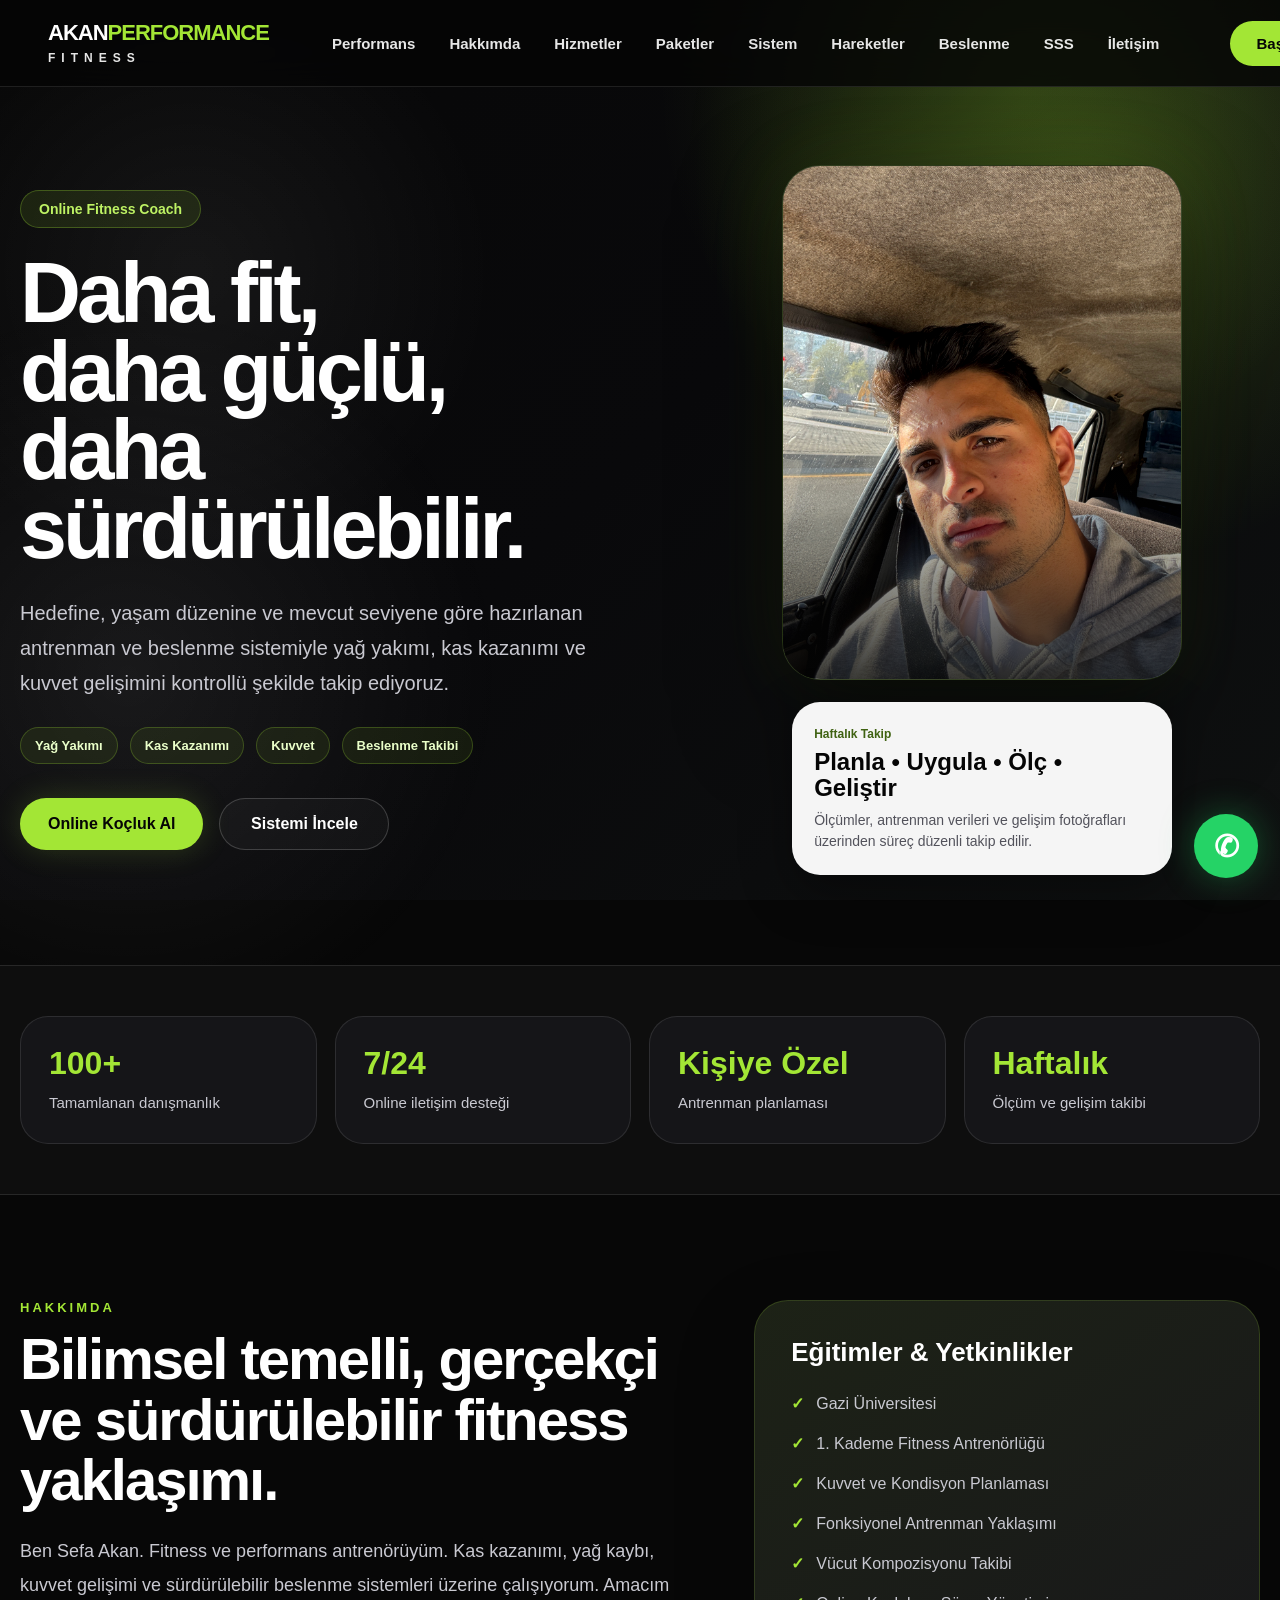
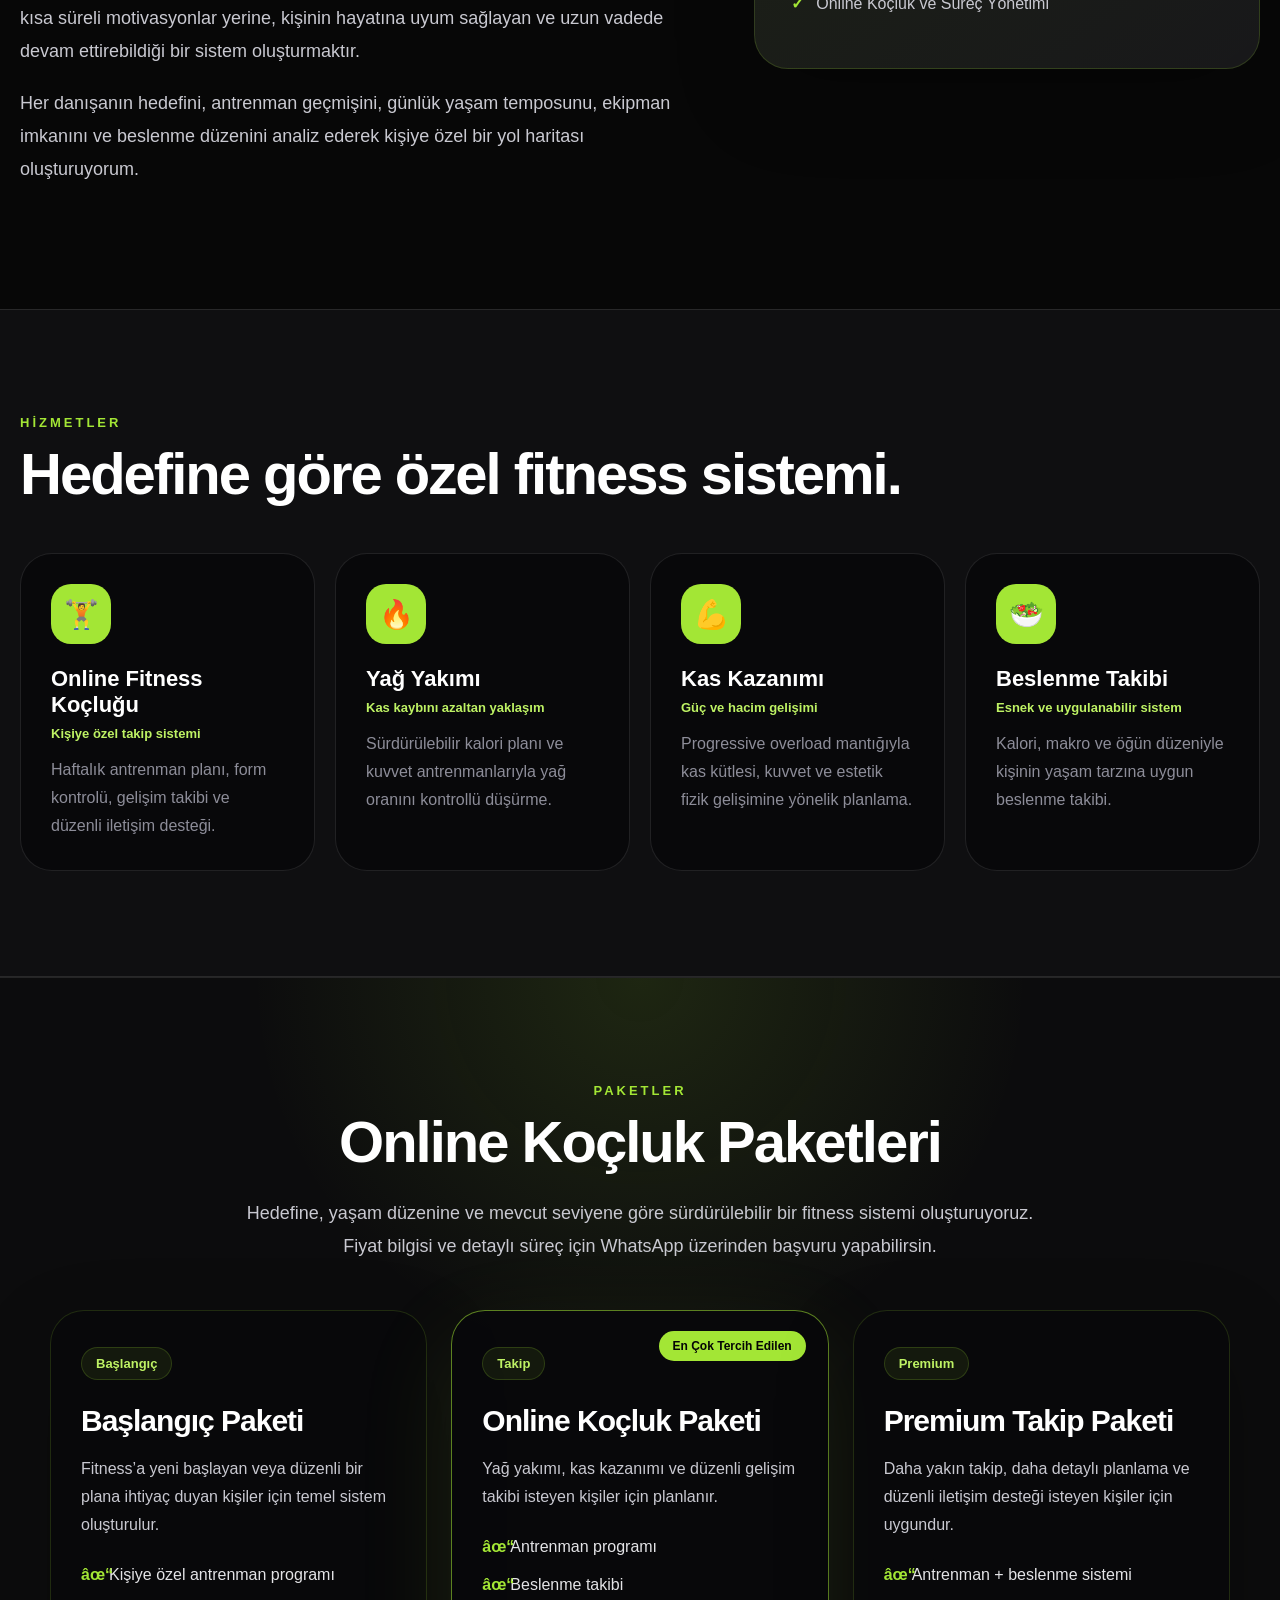
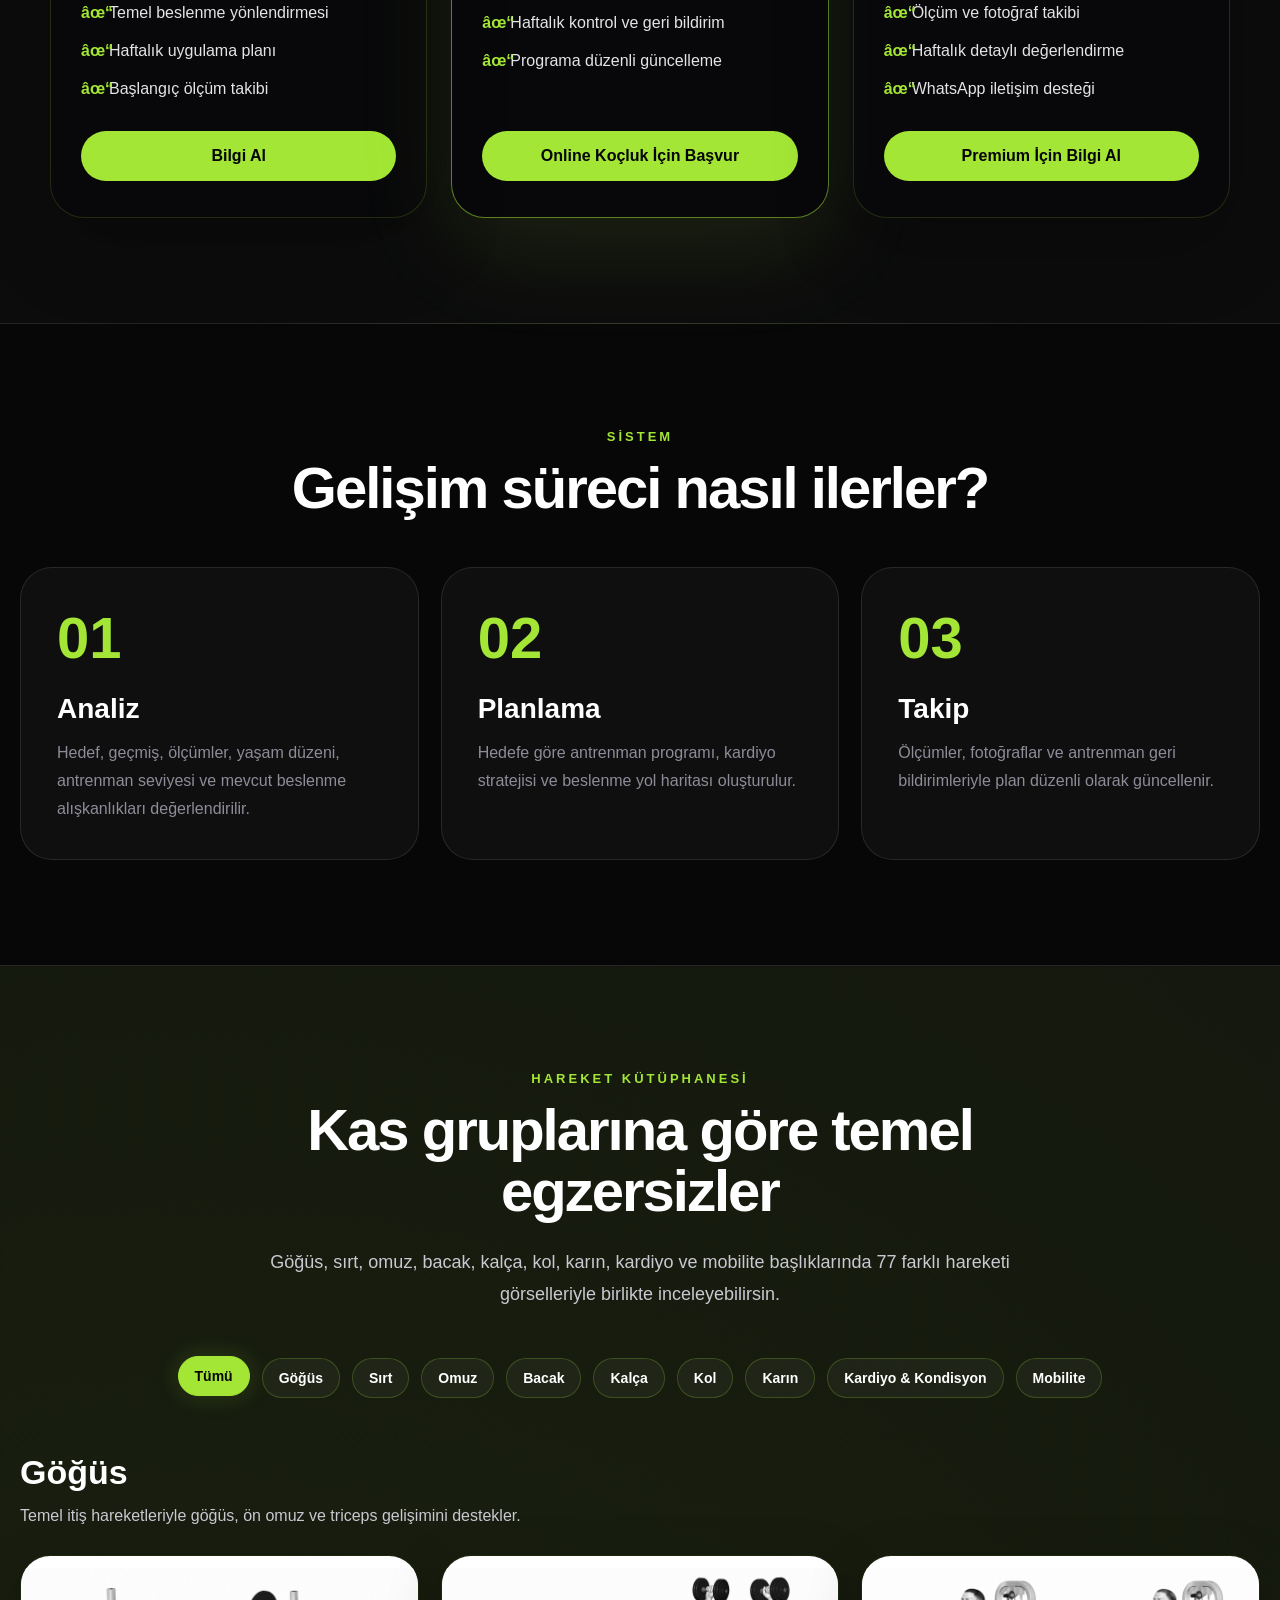
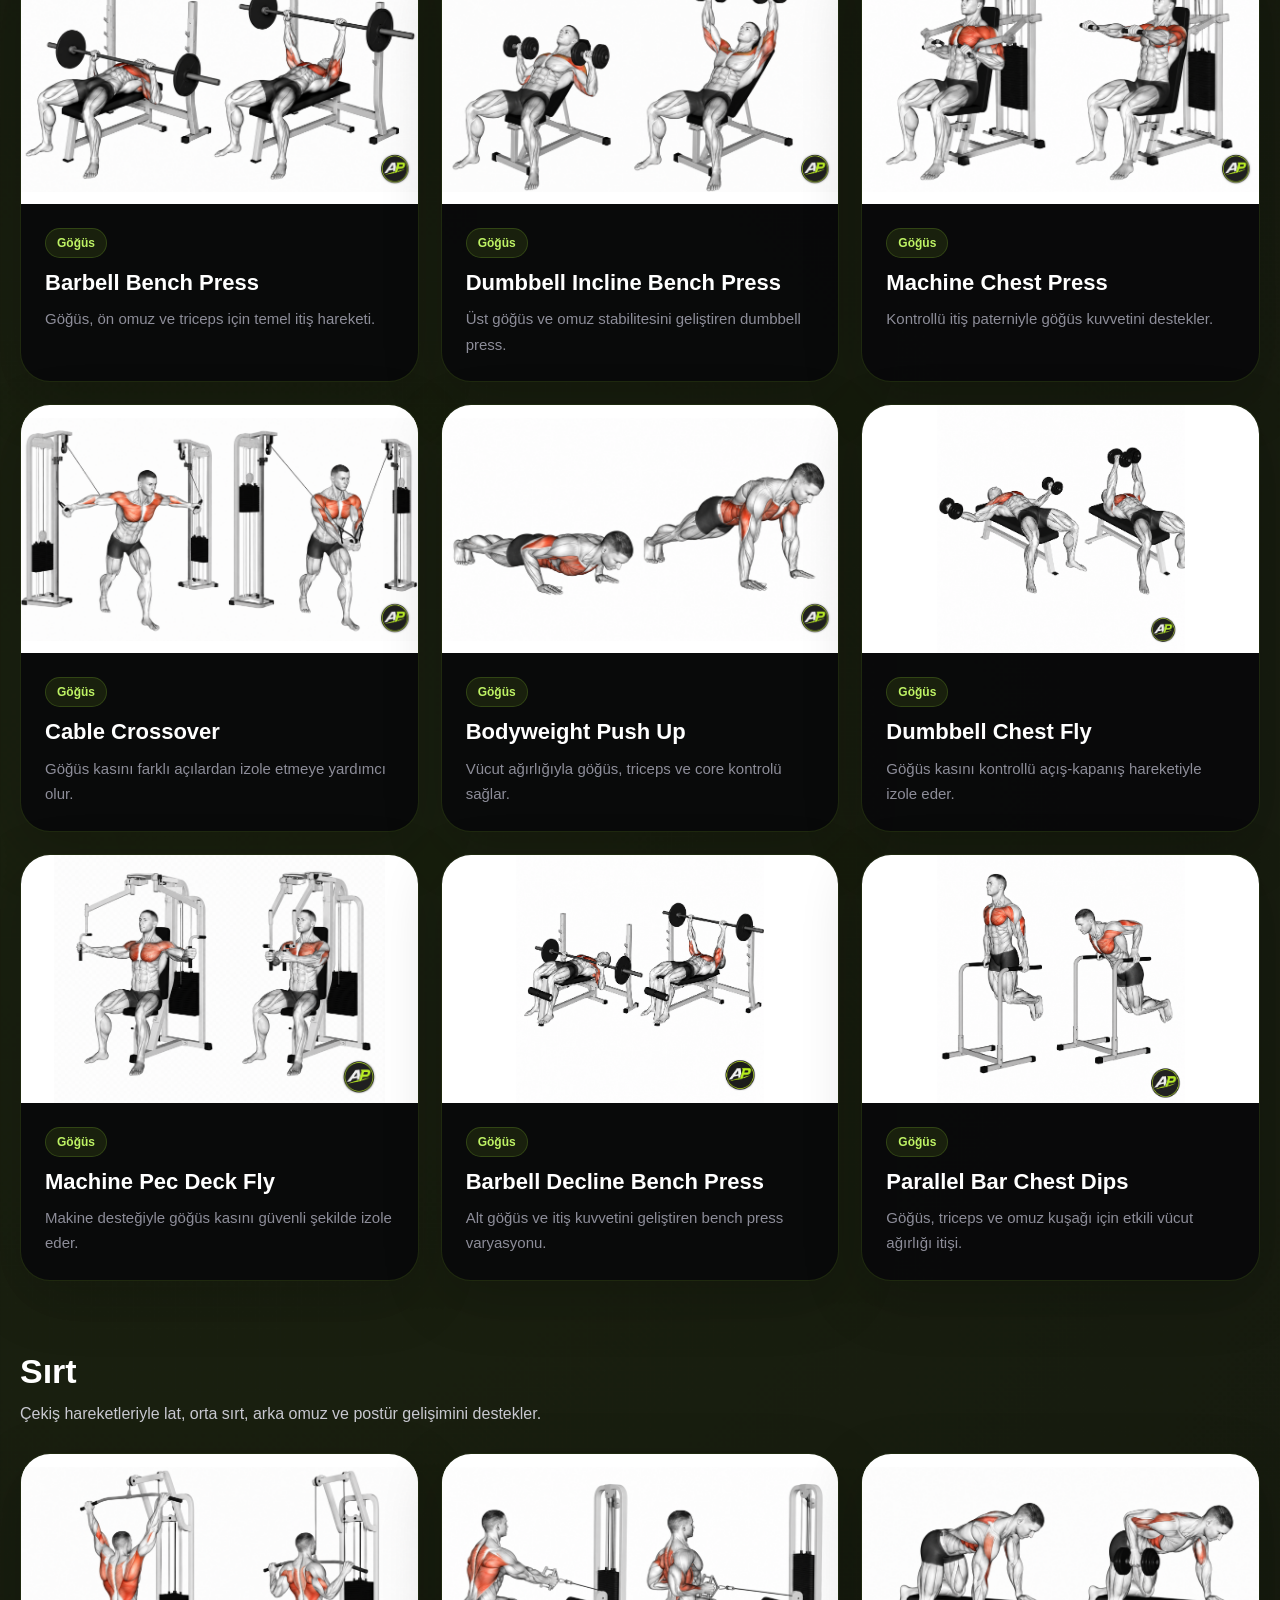
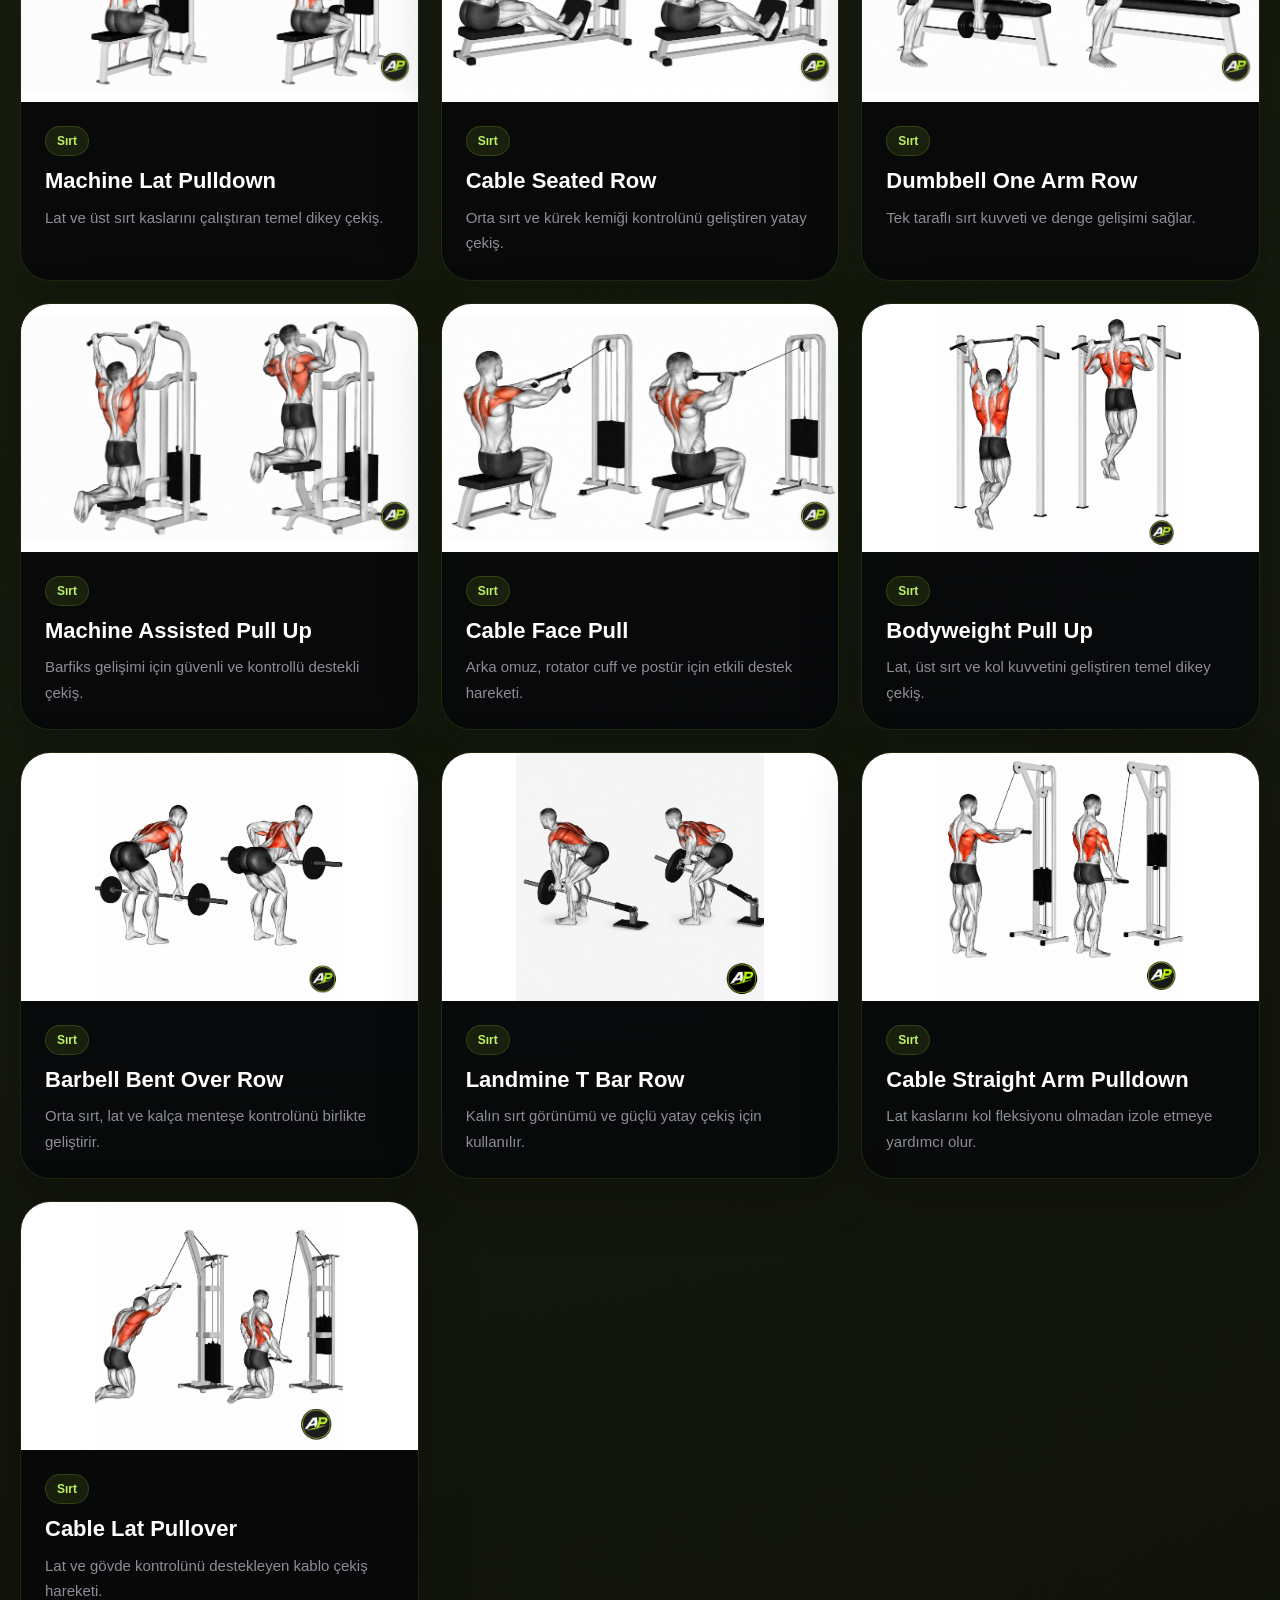
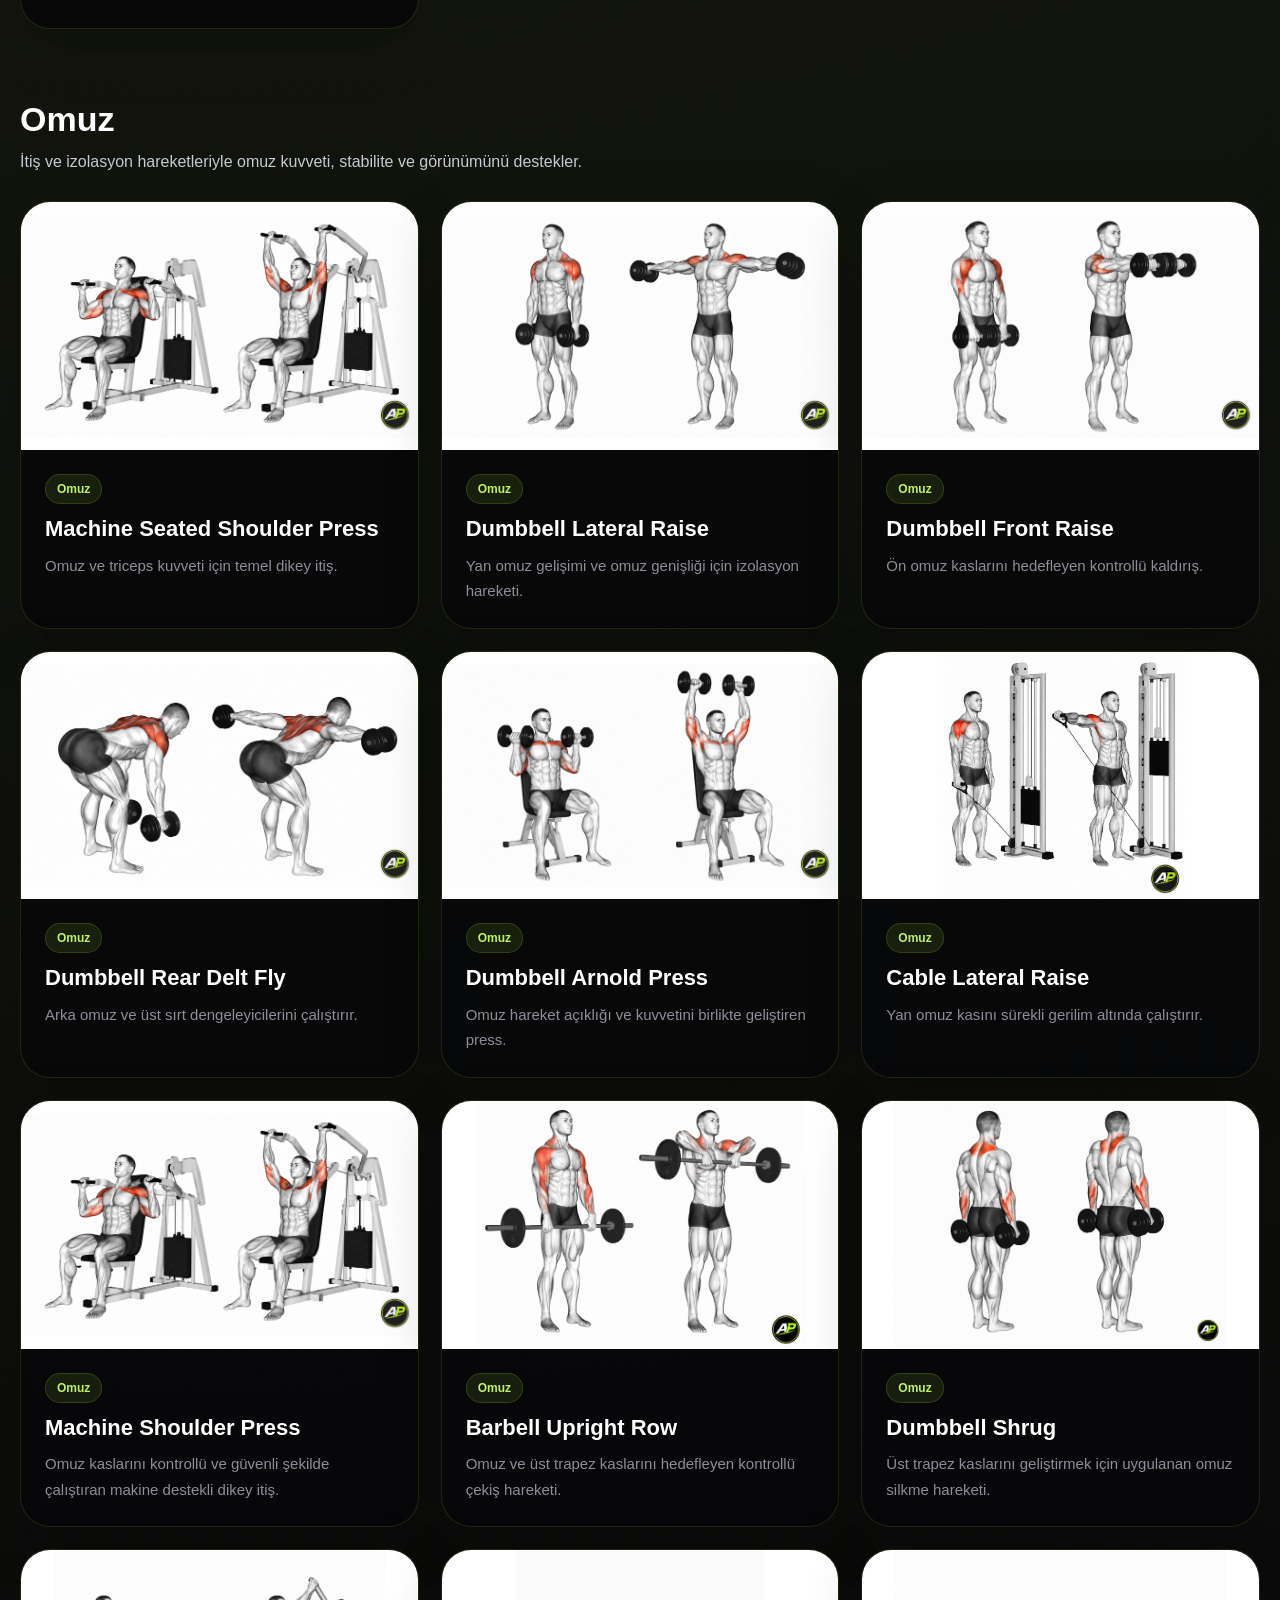
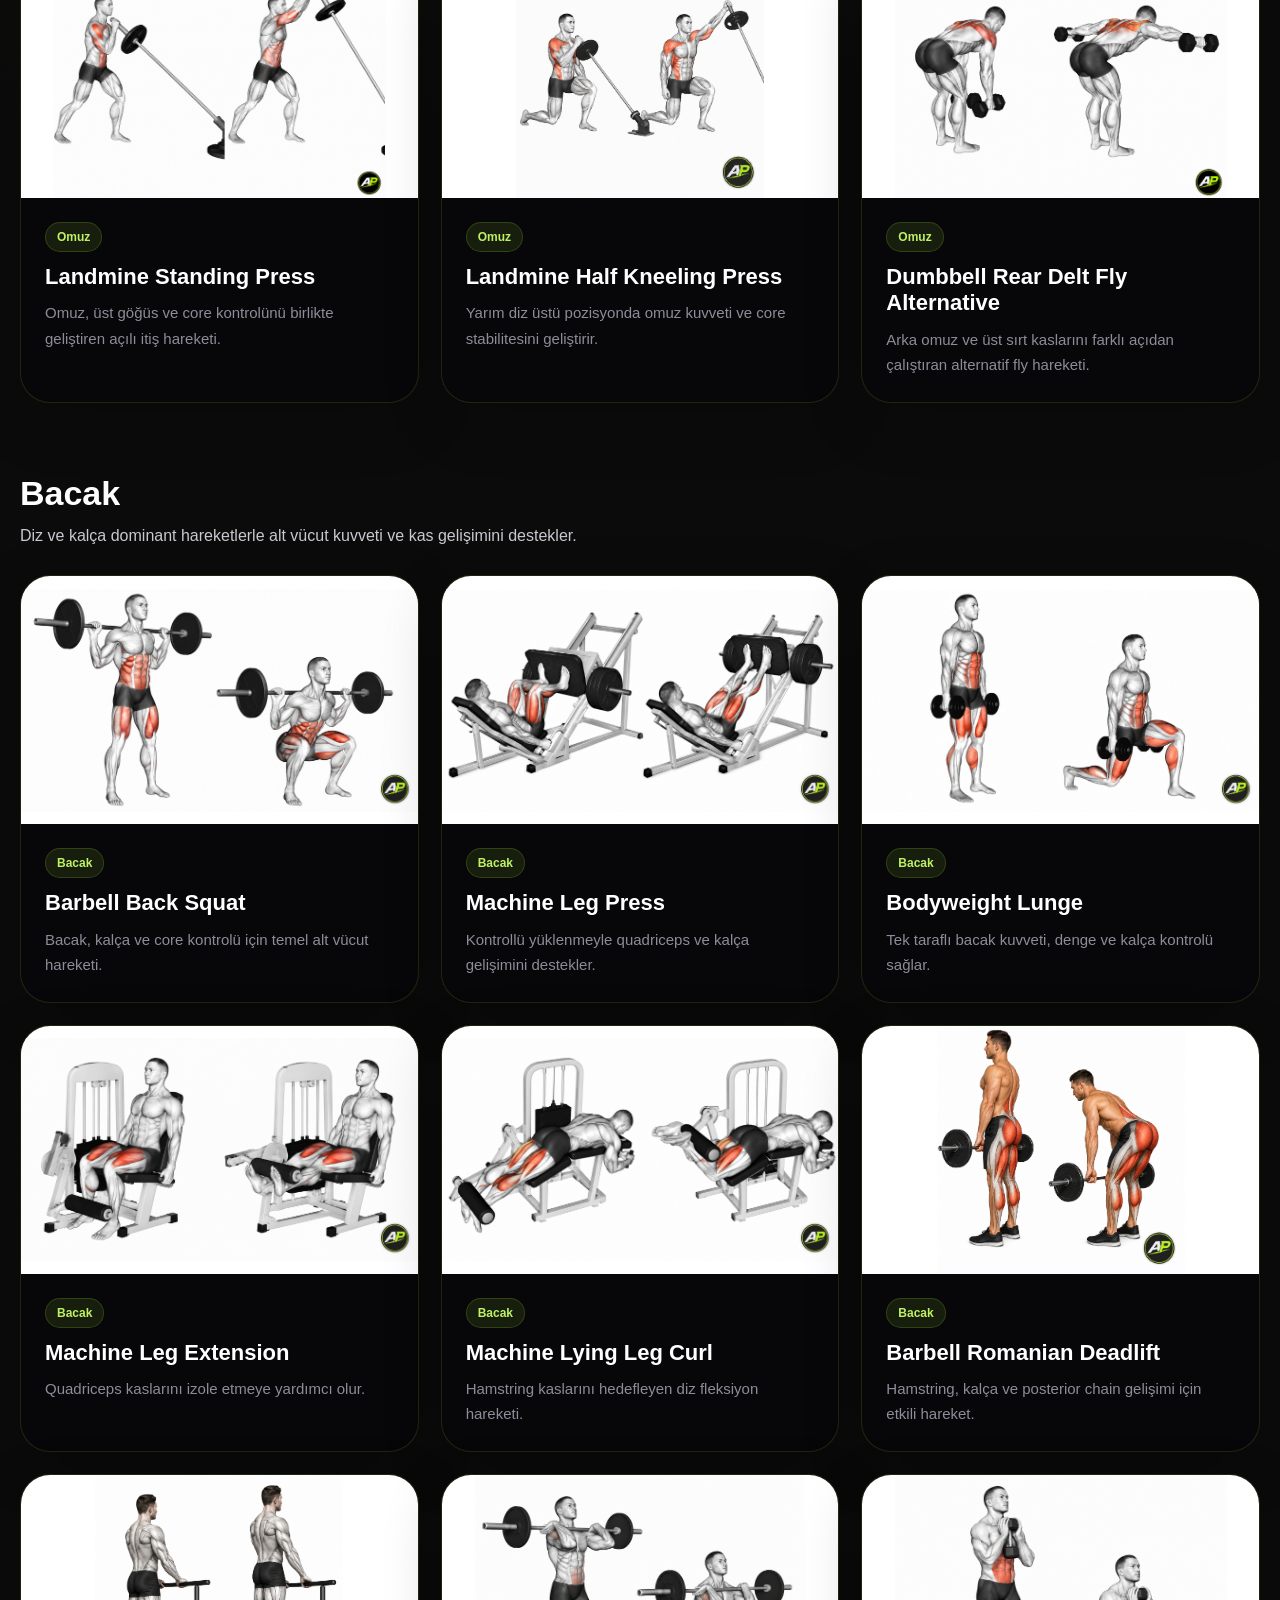
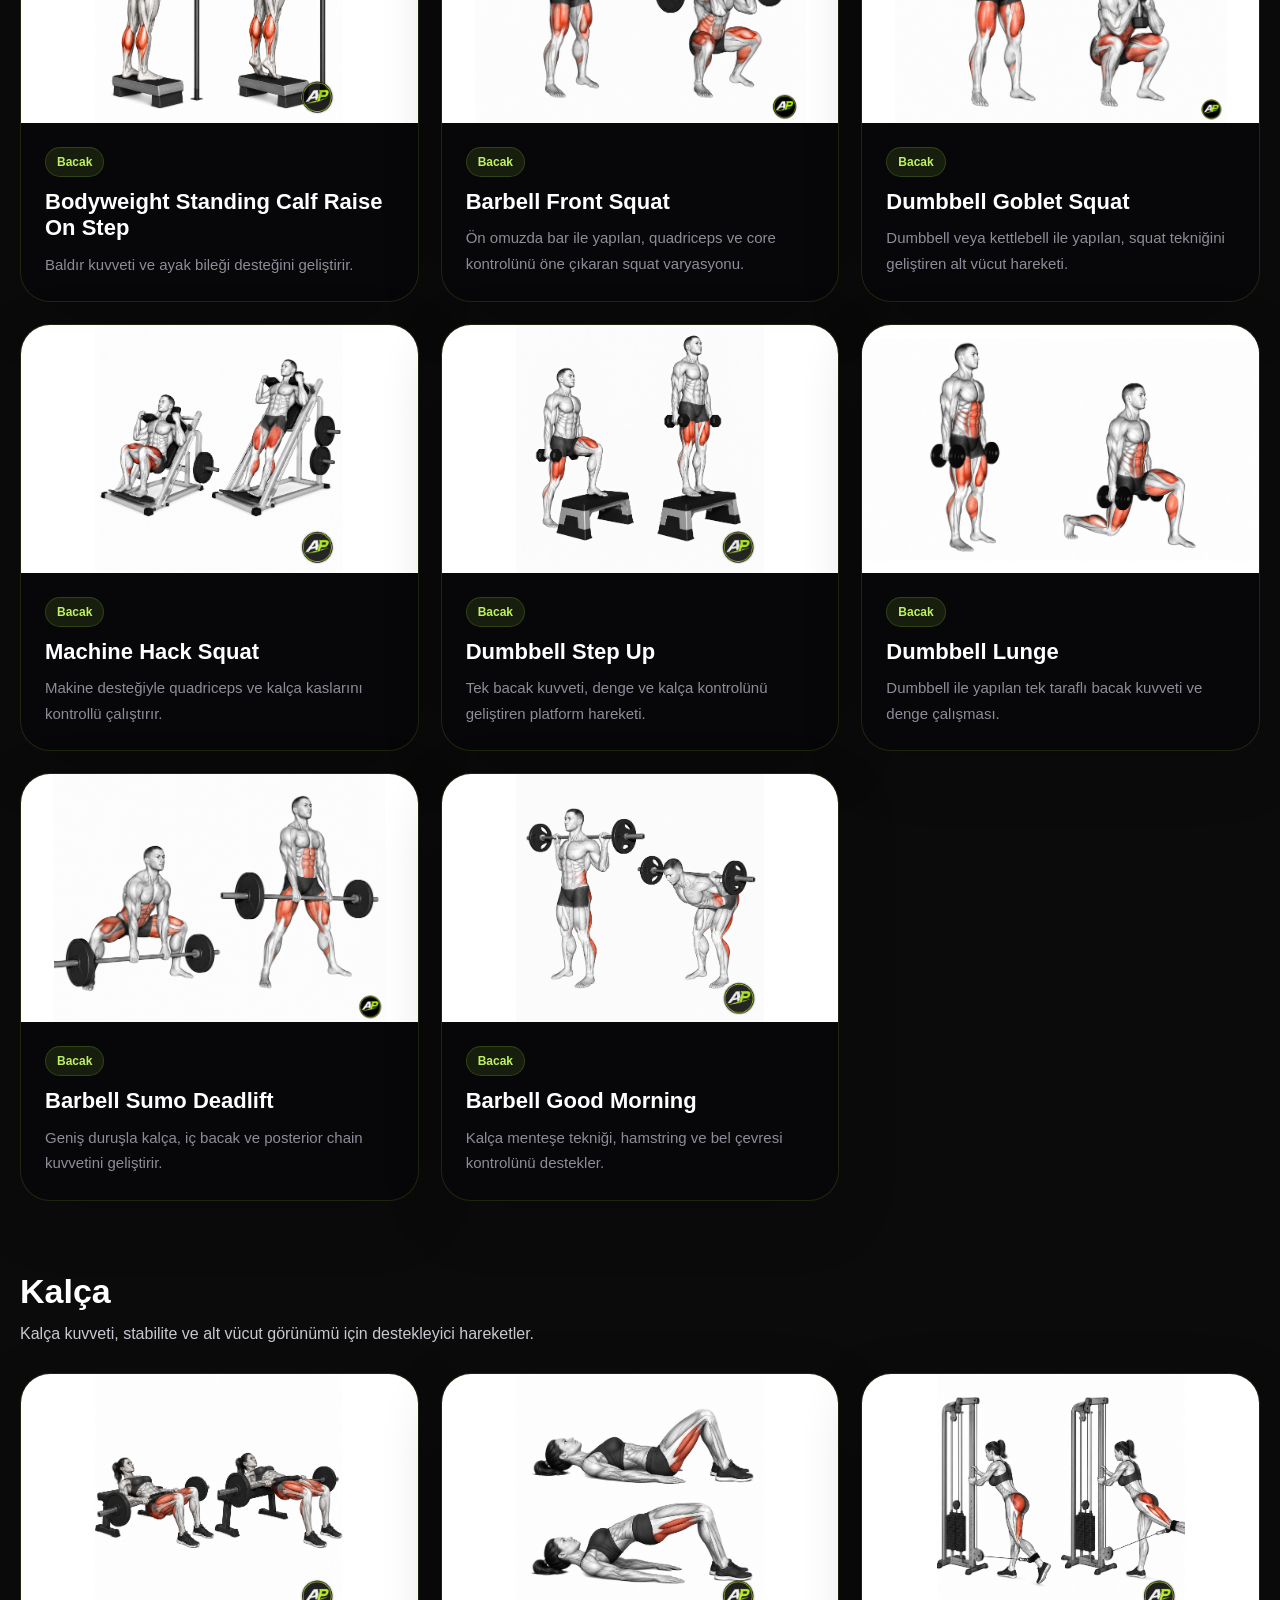
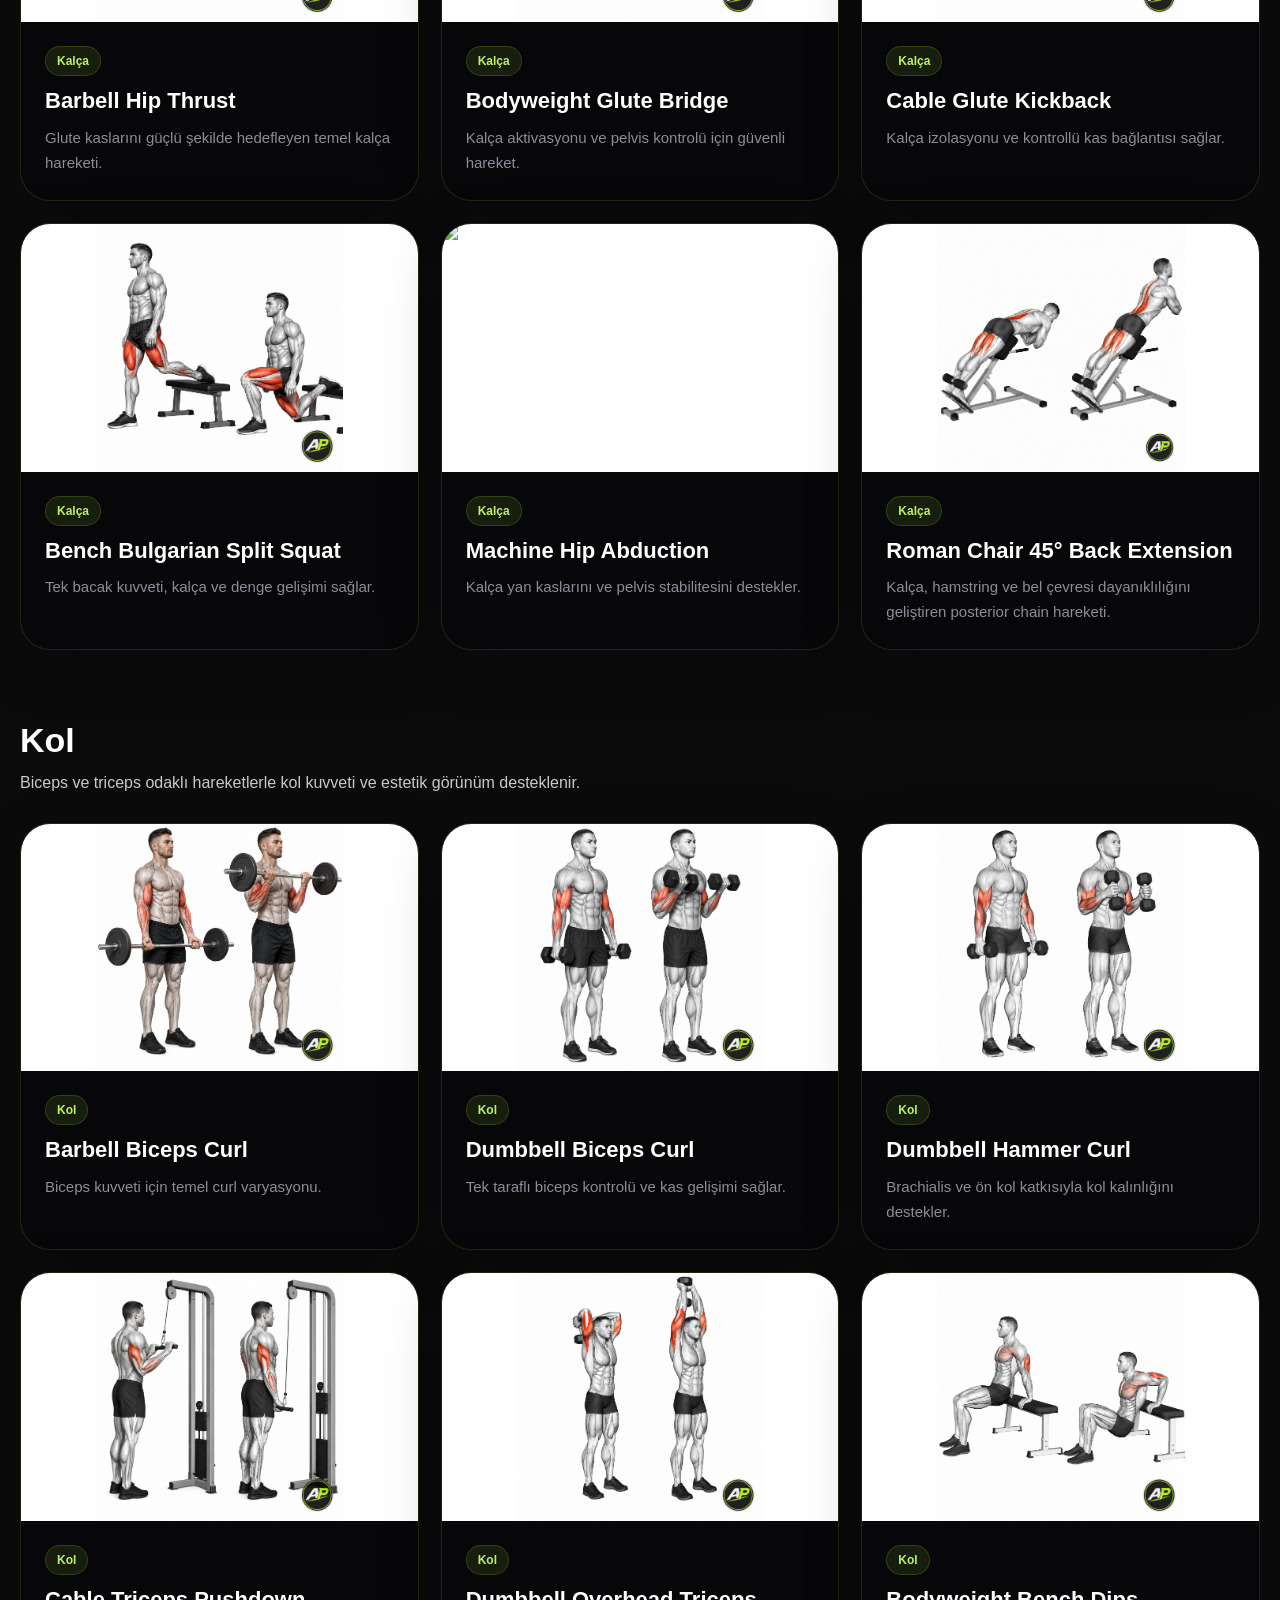
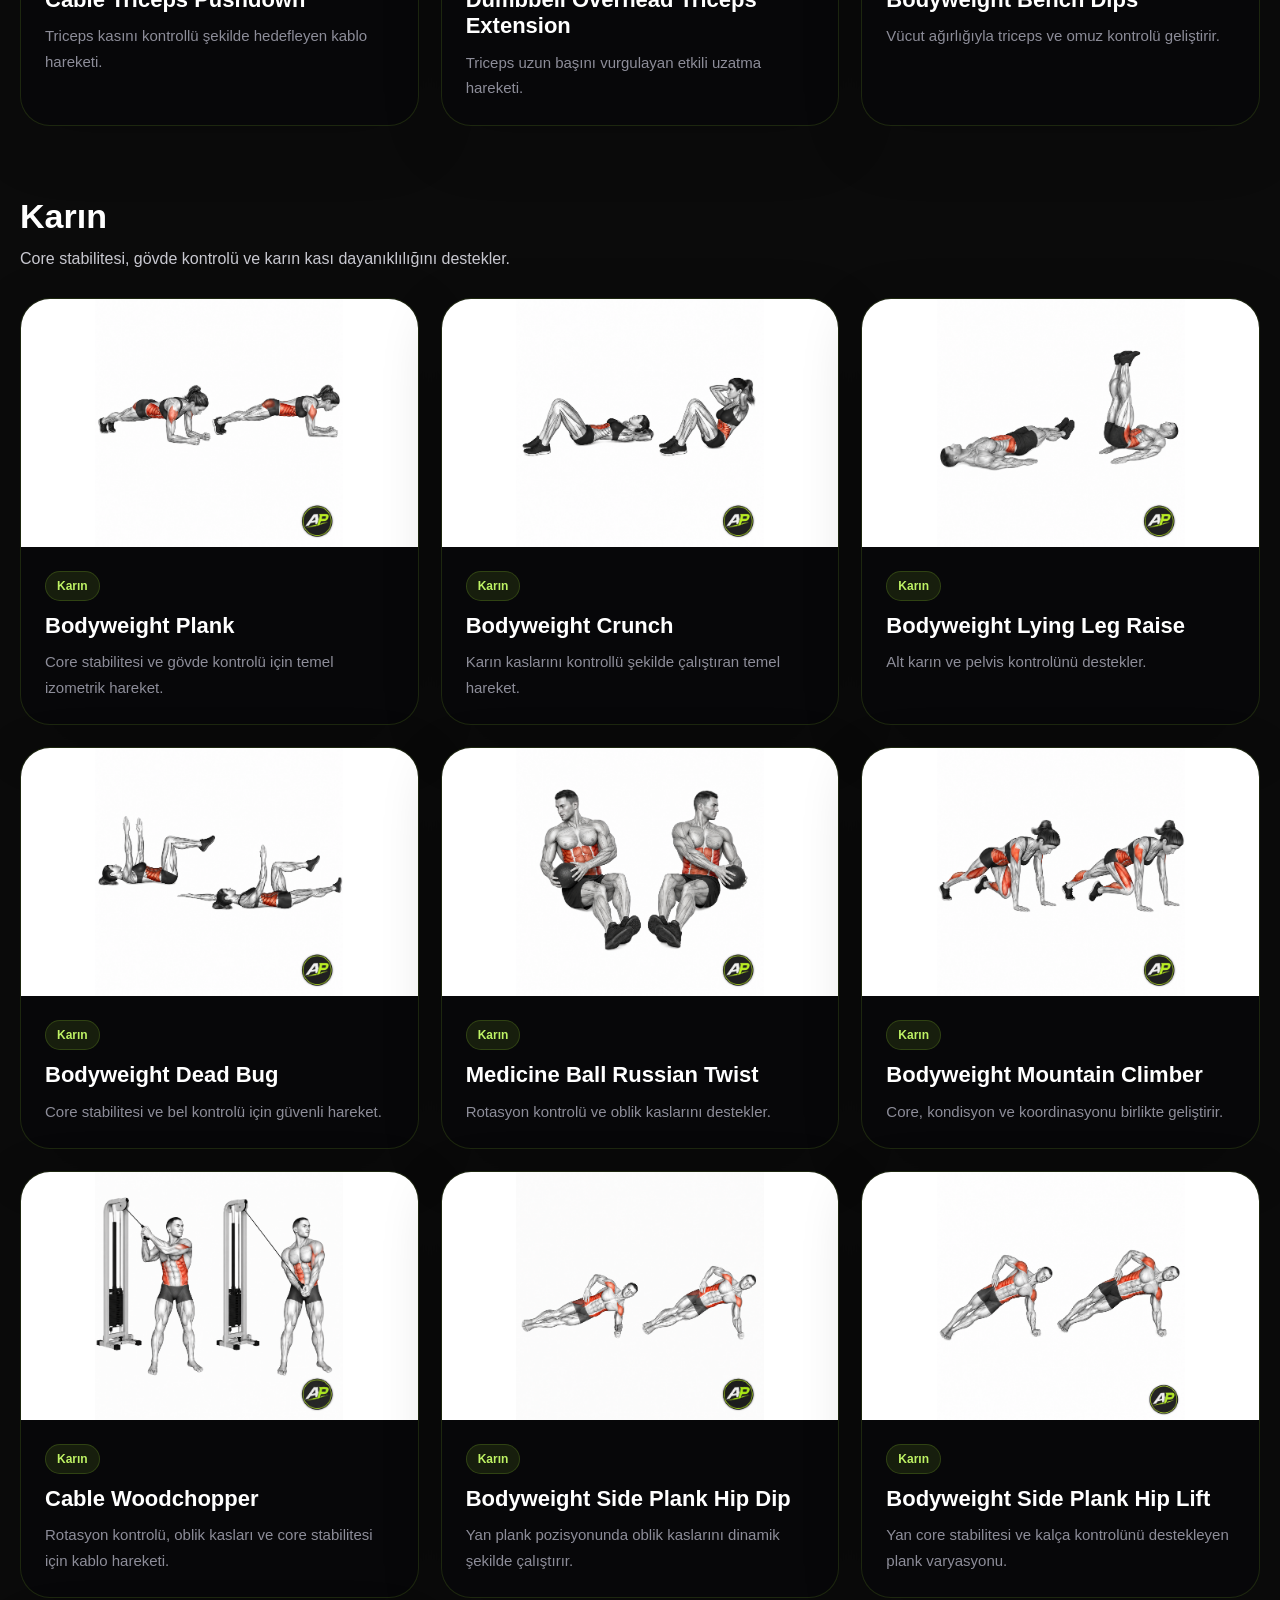
==== fitness/index.html @ a686489f "a" ====
<!DOCTYPE html>

<html lang="tr">
<head>
<!-- Google Analytics -->
<script async="" src="https://www.googletagmanager.com/gtag/js?id=G-FM0D1YC6FM"></script>
<script>
    window.dataLayer = window.dataLayer || [];
    function gtag(){dataLayer.push(arguments);}
    gtag('js', new Date());
    gtag('config', 'G-FM0D1YC6FM');
  </script>
<meta charset="utf-8"/>
<meta content="width=device-width, initial-scale=1.0" name="viewport"/>
<title>AKAN PERFORMANCE Fitness | Online Fitness Koçluğu ve Kişiye Özel Program</title>
<meta content="AKAN PERFORMANCE Fitness ile kişiye özel online fitness koçluğu, yağ yakımı, kas kazanımı, kuvvet gelişimi ve beslenme takibi. Sefa Akan ile sürdürülebilir fitness sistemi." name="description"/>
<meta content="online fitness koçluğu, Sefa Akan fitness, yağ yakımı, kas kazanımı, kişiye özel antrenman, beslenme takibi, fitness programı, online koçluk" name="keywords"/>
<meta content="Sefa Akan" name="author"/>
<meta content="index, follow, max-image-preview:large" name="robots"/>
<meta content="#070707" name="theme-color"/>
<meta content="AKAN PERFORMANCE Fitness" name="application-name"/>
<link href="https://akanperformance.com/fitness/" rel="canonical"/>
<link href="/fitness/favfitness.png" rel="icon" sizes="512x512" type="image/png"/>
<link href="/fitness/favfitness.png" rel="shortcut icon"/>
<link href="/fitness/favfitness.png" rel="apple-touch-icon"/>
<meta content="tr_TR" property="og:locale"/>
<meta content="AKAN PERFORMANCE Fitness" property="og:site_name"/>
<meta content="AKAN PERFORMANCE Fitness | Online Fitness Koçluğu" property="og:title"/>
<meta content="Yağ yakımı, kas kazanımı, kuvvet gelişimi ve beslenme takibi için kişiye özel online fitness koçluğu." property="og:description"/>
<meta content="website" property="og:type"/>
<meta content="https://akanperformance.com/fitness/" property="og:url"/>
<meta content="https://akanperformance.com/fitness/favfitness.png" property="og:image"/>
<meta content="summary_large_image" name="twitter:card"/>
<meta content="AKAN PERFORMANCE Fitness" name="twitter:title"/>
<meta content="Kişiye özel online fitness koçluğu, antrenman ve beslenme takibi." name="twitter:description"/>
<meta content="https://akanperformance.com/fitness/favfitness.png" name="twitter:image"/>
<meta content="nosniff" http-equiv="X-Content-Type-Options"/>
<meta content="strict-origin-when-cross-origin" name="referrer"/>
<script type="application/ld+json">
  {
    "@context": "https://schema.org",
    "@type": "Person",
    "name": "Sefa Akan",
    "jobTitle": "Fitness ve Performans Antrenörü",
    "url": "https://akanperformance.com/fitness/",
    "image": "https://akanperformance.com/fitness/favfitness.png",
    "sameAs": [
      "https://www.instagram.com/sefa.akann/",
      "https://youtube.com/@sefaakan62",
      "https://x.com/19Sefa04"
    ]
  }
  </script>
<script type="application/ld+json">
  {
    "@context": "https://schema.org",
    "@type": "Service",
    "name": "AKAN PERFORMANCE Fitness Online Koçluk",
    "serviceType": "Online fitness koçluğu, kişiye özel antrenman ve beslenme takibi",
    "provider": {
      "@type": "Person",
      "name": "Sefa Akan"
    },
    "areaServed": "Türkiye",
    "url": "https://akanperformance.com/fitness/",
    "description": "Kişiye özel online fitness koçluğu, yağ yakımı, kas kazanımı, kuvvet gelişimi ve sürdürülebilir beslenme takibi."
  }
  </script>
<link href="style.css?v=20260710-mobile-final" rel="stylesheet"/>
</head>
<body>
<a aria-label="WhatsApp ile başvur" class="whatsapp-float" href="https://wa.me/905015440670" rel="noopener" target="_blank">WhatsApp</a>
<header class="header">
<div class="navbar">
<a aria-label="AKAN PERFORMANCE Fitness Ana Sayfa" class="logo" href="/fitness/">
        AKAN<span>PERFORMANCE</span>
<small>FITNESS</small>
</a>
<nav aria-label="Ana menü" class="nav-links" id="navLinks">
<a href="/">Performans</a>
<a href="#hakkimda">Hakkımda</a>
<a href="#hizmetler">Hizmetler</a>
<a href="#paketler">Paketler</a>
<a href="#sistem">Sistem</a>
<a href="#hareketler">Hareketler</a>
<a href="#beslenme">Beslenme</a>
<a href="#sss">SSS</a>
<a href="#iletisim">İletişim</a>
</nav>
<a class="nav-btn" href="#iletisim">Başvur</a>
<button aria-expanded="false" aria-label="Menüyü aç/kapat" class="menu-toggle" id="menuToggle">
        ☰
      </button>
</div>
</header>
<main>
<section class="hero" id="top">
<div class="hero-bg"></div>
<div class="hero-container">
<div class="hero-text">
<div class="badge">Online Fitness Coach</div>
<h1>
            Daha fit,<br/>
            daha güçlü,<br/>
            daha sürdürülebilir.
          </h1>
<p>
            Hedefine, yaşam düzenine ve mevcut seviyene göre hazırlanan antrenman
            ve beslenme sistemiyle yağ yakımı, kas kazanımı ve kuvvet gelişimini
            kontrollü şekilde takip ediyoruz.
          </p>
<div class="hero-tags">
<span>Yağ Yakımı</span>
<span>Kas Kazanımı</span>
<span>Kuvvet</span>
<span>Beslenme Takibi</span>
</div>
<div class="hero-buttons">
<a class="btn-primary" href="#iletisim">Online Koçluk Al</a>
<a class="btn-secondary" href="#hizmetler">Sistemi İncele</a>
</div>
</div>
<div class="hero-visual">
<div class="image-card">
<img alt="Sefa Akan Online Fitness Koçluğu" src="/profile1.jpeg"/>
<div class="image-glow"></div>
</div>
<div class="floating-card">
<span>Haftalık Takip</span>
<h3>Planla • Uygula • Ölç • Geliştir</h3>
<p>
              Ölçümler, antrenman verileri ve gelişim fotoğrafları üzerinden
              süreç düzenli takip edilir.
            </p>
</div>
</div>
</div>
</section>
<section aria-label="Fitness istatistikleri" class="stats">
<div class="stats-container">
<div class="stat-card">
<h3>100+</h3>
<p>Tamamlanan danışmanlık</p>
</div>
<div class="stat-card">
<h3>7/24</h3>
<p>Online iletişim desteği</p>
</div>
<div class="stat-card">
<h3>Kişiye Özel</h3>
<p>Antrenman planlaması</p>
</div>
<div class="stat-card">
<h3>Haftalık</h3>
<p>Ölçüm ve gelişim takibi</p>
</div>
</div>
</section>
<section class="about" id="hakkimda">
<div class="about-container">
<div class="about-content">
<p class="section-label">HAKKIMDA</p>
<h2>Bilimsel temelli, gerçekçi ve sürdürülebilir fitness yaklaşımı.</h2>
<p class="about-text">
            Ben Sefa Akan. Fitness ve performans antrenörüyüm. Kas kazanımı,
            yağ kaybı, kuvvet gelişimi ve sürdürülebilir beslenme sistemleri
            üzerine çalışıyorum. Amacım kısa süreli motivasyonlar yerine,
            kişinin hayatına uyum sağlayan ve uzun vadede devam ettirebildiği
            bir sistem oluşturmaktır.
          </p>
<p class="about-text">
            Her danışanın hedefini, antrenman geçmişini, günlük yaşam temposunu,
            ekipman imkanını ve beslenme düzenini analiz ederek kişiye özel
            bir yol haritası oluşturuyorum.
          </p>
</div>
<div class="education-card">
<h3>Eğitimler &amp; Yetkinlikler</h3>
<ul>
<li>Gazi Üniversitesi</li>
<li>1. Kademe Fitness Antrenörlüğü</li>
<li>Kuvvet ve Kondisyon Planlaması</li>
<li>Fonksiyonel Antrenman Yaklaşımı</li>
<li>Vücut Kompozisyonu Takibi</li>
<li>Online Koçluk ve Süreç Yönetimi</li>
</ul>
</div>
</div>
</section>
<section class="services" id="hizmetler">
<div class="services-container">
<div class="section-heading">
<p class="section-label">HİZMETLER</p>
<h2>Hedefine göre özel fitness sistemi.</h2>
</div>
<div class="service-grid">
<div class="service-card">
<div class="icon">🏋️</div>
<h3>Online Fitness Koçluğu</h3>
<span>Kişiye özel takip sistemi</span>
<p>
              Haftalık antrenman planı, form kontrolü, gelişim takibi ve
              düzenli iletişim desteği.
            </p>
</div>
<div class="service-card">
<div class="icon">🔥</div>
<h3>Yağ Yakımı</h3>
<span>Kas kaybını azaltan yaklaşım</span>
<p>
              Sürdürülebilir kalori planı ve kuvvet antrenmanlarıyla yağ
              oranını kontrollü düşürme.
            </p>
</div>
<div class="service-card">
<div class="icon">💪</div>
<h3>Kas Kazanımı</h3>
<span>Güç ve hacim gelişimi</span>
<p>
              Progressive overload mantığıyla kas kütlesi, kuvvet ve estetik
              fizik gelişimine yönelik planlama.
            </p>
</div>
<div class="service-card">
<div class="icon">🥗</div>
<h3>Beslenme Takibi</h3>
<span>Esnek ve uygulanabilir sistem</span>
<p>
              Kalori, makro ve öğün düzeniyle kişinin yaşam tarzına uygun
              beslenme takibi.
            </p>
</div>
</div>
</div>
</section>
<section class="coaching-packages" id="paketler">
<div class="section-heading center">
<p class="section-label">PAKETLER</p>
<h2>Online Koçluk Paketleri</h2>
<p class="section-desc">
          Hedefine, yaşam düzenine ve mevcut seviyene göre sürdürülebilir bir fitness sistemi oluşturuyoruz.
          Fiyat bilgisi ve detaylı süreç için WhatsApp üzerinden başvuru yapabilirsin.
        </p>
</div>
<div class="package-grid">
<div class="package-card">
<div class="package-badge">Başlangıç</div>
<h3>Başlangıç Paketi</h3>
<p>
            Fitness’a yeni başlayan veya düzenli bir plana ihtiyaç duyan kişiler için temel sistem oluşturulur.
          </p>
<ul>
<li>Kişiye özel antrenman programı</li>
<li>Temel beslenme yönlendirmesi</li>
<li>Haftalık uygulama planı</li>
<li>Başlangıç ölçüm takibi</li>
</ul>
<a class="package-btn" href="https://wa.me/905015440670?text=Merhaba%20Sefa%20Hocam%2C%20Ba%C5%9Flang%C4%B1%C3%A7%20Paketi%20hakk%C4%B1nda%20bilgi%20almak%20istiyorum." rel="noopener" target="_blank">
            Bilgi Al
          </a>
</div>
<div class="package-card featured">
<div class="popular-label">En Çok Tercih Edilen</div>
<div class="package-badge">Takip</div>
<h3>Online Koçluk Paketi</h3>
<p>
            Yağ yakımı, kas kazanımı ve düzenli gelişim takibi isteyen kişiler için planlanır.
          </p>
<ul>
<li>Antrenman programı</li>
<li>Beslenme takibi</li>
<li>Haftalık kontrol ve geri bildirim</li>
<li>Programa düzenli güncelleme</li>
</ul>
<a class="package-btn" href="https://wa.me/905015440670?text=Merhaba%20Sefa%20Hocam%2C%20Online%20Ko%C3%A7luk%20Paketi%20hakk%C4%B1nda%20bilgi%20almak%20istiyorum." rel="noopener" target="_blank">
            Online Koçluk İçin Başvur
          </a>
</div>
<div class="package-card">
<div class="package-badge">Premium</div>
<h3>Premium Takip Paketi</h3>
<p>
            Daha yakın takip, daha detaylı planlama ve düzenli iletişim desteği isteyen kişiler için uygundur.
          </p>
<ul>
<li>Antrenman + beslenme sistemi</li>
<li>Ölçüm ve fotoğraf takibi</li>
<li>Haftalık detaylı değerlendirme</li>
<li>WhatsApp iletişim desteği</li>
</ul>
<a class="package-btn" href="https://wa.me/905015440670?text=Merhaba%20Sefa%20Hocam%2C%20Premium%20Takip%20Paketi%20hakk%C4%B1nda%20bilgi%20almak%20istiyorum." rel="noopener" target="_blank">
            Premium İçin Bilgi Al
          </a>
</div>
</div>
</section>
<section class="system" id="sistem">
<div class="section-heading center">
<p class="section-label">SİSTEM</p>
<h2>Gelişim süreci nasıl ilerler?</h2>
</div>
<div class="system-container">
<div class="step-card">
<h3>01</h3>
<h4>Analiz</h4>
<p>
            Hedef, geçmiş, ölçümler, yaşam düzeni, antrenman seviyesi ve
            mevcut beslenme alışkanlıkları değerlendirilir.
          </p>
</div>
<div class="step-card">
<h3>02</h3>
<h4>Planlama</h4>
<p>
            Hedefe göre antrenman programı, kardiyo stratejisi ve beslenme
            yol haritası oluşturulur.
          </p>
</div>
<div class="step-card">
<h3>03</h3>
<h4>Takip</h4>
<p>
            Ölçümler, fotoğraflar ve antrenman geri bildirimleriyle plan
            düzenli olarak güncellenir.
          </p>
</div>
</div>
</section>
<section class="exercise-library" id="hareketler">
<div class="section-heading center">
<p class="section-label">HAREKET KÜTÜPHANESİ</p>
<h2>Kas gruplarına göre temel egzersizler</h2>
<p class="section-desc">
          Göğüs, sırt, omuz, bacak, kalça, kol, karın, kardiyo ve mobilite başlıklarında
          77 farklı hareketi görselleriyle birlikte inceleyebilirsin.
        </p>
</div>
<div aria-label="Hareket kategorileri" class="exercise-filters">
<button class="exercise-filter active" data-filter="all" type="button">Tümü</button>
<button class="exercise-filter" data-filter="gogus" type="button">Göğüs</button>
<button class="exercise-filter" data-filter="sirt" type="button">Sırt</button>
<button class="exercise-filter" data-filter="omuz" type="button">Omuz</button>
<button class="exercise-filter" data-filter="bacak" type="button">Bacak</button>
<button class="exercise-filter" data-filter="kalca" type="button">Kalça</button>
<button class="exercise-filter" data-filter="kol" type="button">Kol</button>
<button class="exercise-filter" data-filter="karin" type="button">Karın</button>
<button class="exercise-filter" data-filter="kardiyo" type="button">Kardiyo &amp; Kondisyon</button>
<button class="exercise-filter" data-filter="mobilite" type="button">Mobilite</button>
</div>
<div class="exercise-group" data-group="gogus">
<div class="exercise-group-heading">
<h3>Göğüs</h3>
<p>Temel itiş hareketleriyle göğüs, ön omuz ve triceps gelişimini destekler.</p>
</div>
<div class="exercise-grid">
<article class="exercise-card" data-category="gogus" data-equipment="barbell">
<div class="exercise-image">
<img alt="Barbell Bench Press" loading="lazy" src="/fitness/exercises/barbell-bench-press.png"/>
</div>
<div class="exercise-content">
<span>Göğüs</span>
<h3>Barbell Bench Press</h3>
<p>Göğüs, ön omuz ve triceps için temel itiş hareketi.</p>
</div>
</article>
<article class="exercise-card" data-category="gogus" data-equipment="dumbbell">
<div class="exercise-image">
<img alt="Dumbbell Incline Bench Press" loading="lazy" src="/fitness/exercises/dumbbell-incline-bench-press.png"/>
</div>
<div class="exercise-content">
<span>Göğüs</span>
<h3>Dumbbell Incline Bench Press</h3>
<p>Üst göğüs ve omuz stabilitesini geliştiren dumbbell press.</p>
</div>
</article>
<article class="exercise-card" data-category="gogus" data-equipment="makine">
<div class="exercise-image">
<img alt="Machine Chest Press" loading="lazy" src="/fitness/exercises/machine-chest-press.png"/>
</div>
<div class="exercise-content">
<span>Göğüs</span>
<h3>Machine Chest Press</h3>
<p>Kontrollü itiş paterniyle göğüs kuvvetini destekler.</p>
</div>
</article>
<article class="exercise-card" data-category="gogus" data-equipment="cable">
<div class="exercise-image">
<img alt="Cable Crossover" loading="lazy" src="/fitness/exercises/cable-crossover.png"/>
</div>
<div class="exercise-content">
<span>Göğüs</span>
<h3>Cable Crossover</h3>
<p>Göğüs kasını farklı açılardan izole etmeye yardımcı olur.</p>
</div>
</article>
<article class="exercise-card" data-category="gogus" data-equipment="vücut-ağırlığı">
<div class="exercise-image">
<img alt="Bodyweight Push Up" loading="lazy" src="/fitness/exercises/bodyweight-push-up.png"/>
</div>
<div class="exercise-content">
<span>Göğüs</span>
<h3>Bodyweight Push Up</h3>
<p>Vücut ağırlığıyla göğüs, triceps ve core kontrolü sağlar.</p>
</div>
</article>
<article class="exercise-card" data-category="gogus" data-equipment="dumbbell">
<div class="exercise-image">
<img alt="Dumbbell Chest Fly" loading="lazy" src="/fitness/exercises/dumbbell-chest-fly.png"/>
</div>
<div class="exercise-content">
<span>Göğüs</span>
<h3>Dumbbell Chest Fly</h3>
<p>Göğüs kasını kontrollü açış-kapanış hareketiyle izole eder.</p>
</div>
</article><article class="exercise-card" data-category="gogus" data-equipment="makine">
<div class="exercise-image">
<img alt="Machine Pec Deck Fly" loading="lazy" src="/fitness/exercises/machine-pec-deck-fly.png"/>
</div>
<div class="exercise-content">
<span>Göğüs</span>
<h3>Machine Pec Deck Fly</h3>
<p>Makine desteğiyle göğüs kasını güvenli şekilde izole eder.</p>
</div>
</article><article class="exercise-card" data-category="gogus" data-equipment="barbell">
<div class="exercise-image">
<img alt="Barbell Decline Bench Press" loading="lazy" src="/fitness/exercises/barbell-decline-bench-press.png"/>
</div>
<div class="exercise-content">
<span>Göğüs</span>
<h3>Barbell Decline Bench Press</h3>
<p>Alt göğüs ve itiş kuvvetini geliştiren bench press varyasyonu.</p>
</div>
</article><article class="exercise-card" data-category="gogus" data-equipment="paralel-bar">
<div class="exercise-image">
<img alt="Parallel Bar Chest Dips" loading="lazy" src="/fitness/exercises/parallel-bar-chest-dips.png"/>
</div>
<div class="exercise-content">
<span>Göğüs</span>
<h3>Parallel Bar Chest Dips</h3>
<p>Göğüs, triceps ve omuz kuşağı için etkili vücut ağırlığı itişi.</p>
</div>
</article></div>
</div>
<div class="exercise-group" data-group="sirt">
<div class="exercise-group-heading">
<h3>Sırt</h3>
<p>Çekiş hareketleriyle lat, orta sırt, arka omuz ve postür gelişimini destekler.</p>
</div>
<div class="exercise-grid">
<article class="exercise-card" data-category="sirt" data-equipment="makine">
<div class="exercise-image">
<img alt="Machine Lat Pulldown" loading="lazy" src="/fitness/exercises/machine-lat-pulldown.png"/>
</div>
<div class="exercise-content">
<span>Sırt</span>
<h3>Machine Lat Pulldown</h3>
<p>Lat ve üst sırt kaslarını çalıştıran temel dikey çekiş.</p>
</div>
</article>
<article class="exercise-card" data-category="sirt" data-equipment="cable">
<div class="exercise-image">
<img alt="Cable Seated Row" loading="lazy" src="/fitness/exercises/cable-seated-row.png"/>
</div>
<div class="exercise-content">
<span>Sırt</span>
<h3>Cable Seated Row</h3>
<p>Orta sırt ve kürek kemiği kontrolünü geliştiren yatay çekiş.</p>
</div>
</article>
<article class="exercise-card" data-category="sirt" data-equipment="dumbbell">
<div class="exercise-image">
<img alt="Dumbbell One Arm Row" loading="lazy" src="/fitness/exercises/dumbbell-one-arm-row.png"/>
</div>
<div class="exercise-content">
<span>Sırt</span>
<h3>Dumbbell One Arm Row</h3>
<p>Tek taraflı sırt kuvveti ve denge gelişimi sağlar.</p>
</div>
</article>
<article class="exercise-card" data-category="sirt" data-equipment="makine">
<div class="exercise-image">
<img alt="Machine Assisted Pull Up" loading="lazy" src="/fitness/exercises/machine-assisted-pull-up.png"/>
</div>
<div class="exercise-content">
<span>Sırt</span>
<h3>Machine Assisted Pull Up</h3>
<p>Barfiks gelişimi için güvenli ve kontrollü destekli çekiş.</p>
</div>
</article>
<article class="exercise-card" data-category="sirt" data-equipment="cable">
<div class="exercise-image">
<img alt="Cable Face Pull" loading="lazy" src="/fitness/exercises/cable-face-pull.png"/>
</div>
<div class="exercise-content">
<span>Sırt</span>
<h3>Cable Face Pull</h3>
<p>Arka omuz, rotator cuff ve postür için etkili destek hareketi.</p>
</div>
</article>
<article class="exercise-card" data-category="sirt" data-equipment="vücut-ağırlığı">
<div class="exercise-image">
<img alt="Bodyweight Pull Up" loading="lazy" src="/fitness/exercises/bodyweight-pull-up.png"/>
</div>
<div class="exercise-content">
<span>Sırt</span>
<h3>Bodyweight Pull Up</h3>
<p>Lat, üst sırt ve kol kuvvetini geliştiren temel dikey çekiş.</p>
</div>
</article><article class="exercise-card" data-category="sirt" data-equipment="barbell">
<div class="exercise-image">
<img alt="Barbell Bent Over Row" loading="lazy" src="/fitness/exercises/barbell-bent-over-row.png"/>
</div>
<div class="exercise-content">
<span>Sırt</span>
<h3>Barbell Bent Over Row</h3>
<p>Orta sırt, lat ve kalça menteşe kontrolünü birlikte geliştirir.</p>
</div>
</article><article class="exercise-card" data-category="sirt" data-equipment="landmine-barbell">
<div class="exercise-image">
<img alt="Landmine T Bar Row" loading="lazy" src="/fitness/exercises/landmine-t-bar-row.png"/>
</div>
<div class="exercise-content">
<span>Sırt</span>
<h3>Landmine T Bar Row</h3>
<p>Kalın sırt görünümü ve güçlü yatay çekiş için kullanılır.</p>
</div>
</article><article class="exercise-card" data-category="sirt" data-equipment="cable">
<div class="exercise-image">
<img alt="Cable Straight Arm Pulldown" loading="lazy" src="/fitness/exercises/cable-straight-arm-pulldown.png"/>
</div>
<div class="exercise-content">
<span>Sırt</span>
<h3>Cable Straight Arm Pulldown</h3>
<p>Lat kaslarını kol fleksiyonu olmadan izole etmeye yardımcı olur.</p>
</div>
</article><article class="exercise-card" data-category="sirt" data-equipment="cable">
<div class="exercise-image">
<img alt="Cable Lat Pullover" loading="lazy" src="/fitness/exercises/cable-lat-pullover.png"/>
</div>
<div class="exercise-content">
<span>Sırt</span>
<h3>Cable Lat Pullover</h3>
<p>Lat ve gövde kontrolünü destekleyen kablo çekiş hareketi.</p>
</div>
</article></div>
</div>
<div class="exercise-group" data-group="omuz">
<div class="exercise-group-heading">
<h3>Omuz</h3>
<p>İtiş ve izolasyon hareketleriyle omuz kuvveti, stabilite ve görünümünü destekler.</p>
</div>
<div class="exercise-grid">
<article class="exercise-card" data-category="omuz" data-equipment="makine">
<div class="exercise-image">
<img alt="Machine Seated Shoulder Press" loading="lazy" src="/fitness/exercises/machine-seated-shoulder-press.png"/>
</div>
<div class="exercise-content">
<span>Omuz</span>
<h3>Machine Seated Shoulder Press</h3>
<p>Omuz ve triceps kuvveti için temel dikey itiş.</p>
</div>
</article>
<article class="exercise-card" data-category="omuz" data-equipment="dumbbell">
<div class="exercise-image">
<img alt="Dumbbell Lateral Raise" loading="lazy" src="/fitness/exercises/dumbbell-lateral-raise.png"/>
</div>
<div class="exercise-content">
<span>Omuz</span>
<h3>Dumbbell Lateral Raise</h3>
<p>Yan omuz gelişimi ve omuz genişliği için izolasyon hareketi.</p>
</div>
</article>
<article class="exercise-card" data-category="omuz" data-equipment="dumbbell">
<div class="exercise-image">
<img alt="Dumbbell Front Raise" loading="lazy" src="/fitness/exercises/dumbbell-front-raise.png"/>
</div>
<div class="exercise-content">
<span>Omuz</span>
<h3>Dumbbell Front Raise</h3>
<p>Ön omuz kaslarını hedefleyen kontrollü kaldırış.</p>
</div>
</article>
<article class="exercise-card" data-category="omuz" data-equipment="dumbbell">
<div class="exercise-image">
<img alt="Dumbbell Rear Delt Fly" loading="lazy" src="/fitness/exercises/dumbbell-rear-delt-fly.png"/>
</div>
<div class="exercise-content">
<span>Omuz</span>
<h3>Dumbbell Rear Delt Fly</h3>
<p>Arka omuz ve üst sırt dengeleyicilerini çalıştırır.</p>
</div>
</article>
<article class="exercise-card" data-category="omuz" data-equipment="dumbbell">
<div class="exercise-image">
<img alt="Dumbbell Arnold Press" loading="lazy" src="/fitness/exercises/dumbbell-arnold-press.png"/>
</div>
<div class="exercise-content">
<span>Omuz</span>
<h3>Dumbbell Arnold Press</h3>
<p>Omuz hareket açıklığı ve kuvvetini birlikte geliştiren press.</p>
</div>
</article>
<article class="exercise-card" data-category="omuz" data-equipment="cable">
<div class="exercise-image">
<img alt="Cable Lateral Raise" loading="lazy" src="/fitness/exercises/cable-lateral-raise.png"/>
</div>
<div class="exercise-content">
<span>Omuz</span>
<h3>Cable Lateral Raise</h3>
<p>Yan omuz kasını sürekli gerilim altında çalıştırır.</p>
</div>
</article><article class="exercise-card" data-category="omuz" data-equipment="makine">
<div class="exercise-image">
<img alt="Machine Shoulder Press" loading="lazy" src="/fitness/exercises/machine-shoulder-press.png"/>
</div>
<div class="exercise-content">
<span>Omuz</span>
<h3>Machine Shoulder Press</h3>
<p>Omuz kaslarını kontrollü ve güvenli şekilde çalıştıran makine destekli dikey itiş.</p>
</div>
</article><article class="exercise-card" data-category="omuz" data-equipment="barbell">
<div class="exercise-image">
<img alt="Barbell Upright Row" loading="lazy" src="/fitness/exercises/barbell-upright-row.png"/>
</div>
<div class="exercise-content">
<span>Omuz</span>
<h3>Barbell Upright Row</h3>
<p>Omuz ve üst trapez kaslarını hedefleyen kontrollü çekiş hareketi.</p>
</div>
</article><article class="exercise-card" data-category="omuz" data-equipment="dumbbell">
<div class="exercise-image">
<img alt="Dumbbell Shrug" loading="lazy" src="/fitness/exercises/dumbbell-shrug.png"/>
</div>
<div class="exercise-content">
<span>Omuz</span>
<h3>Dumbbell Shrug</h3>
<p>Üst trapez kaslarını geliştirmek için uygulanan omuz silkme hareketi.</p>
</div>
</article><article class="exercise-card" data-category="omuz" data-equipment="landmine">
<div class="exercise-image">
<img alt="Landmine Standing Press" loading="lazy" src="/fitness/exercises/landmine-standing-press.png"/>
</div>
<div class="exercise-content">
<span>Omuz</span>
<h3>Landmine Standing Press</h3>
<p>Omuz, üst göğüs ve core kontrolünü birlikte geliştiren açılı itiş hareketi.</p>
</div>
</article><article class="exercise-card" data-category="omuz" data-equipment="landmine">
<div class="exercise-image">
<img alt="Landmine Half Kneeling Press" loading="lazy" src="/fitness/exercises/landmine-half-kneeling-press.png"/>
</div>
<div class="exercise-content">
<span>Omuz</span>
<h3>Landmine Half Kneeling Press</h3>
<p>Yarım diz üstü pozisyonda omuz kuvveti ve core stabilitesini geliştirir.</p>
</div>
</article><article class="exercise-card" data-category="omuz" data-equipment="dumbbell">
<div class="exercise-image">
<img alt="Dumbbell Rear Delt Fly Alternative" loading="lazy" src="/fitness/exercises/dumbbell-rear-delt-fly-alternative.png"/>
</div>
<div class="exercise-content">
<span>Omuz</span>
<h3>Dumbbell Rear Delt Fly Alternative</h3>
<p>Arka omuz ve üst sırt kaslarını farklı açıdan çalıştıran alternatif fly hareketi.</p>
</div>
</article></div>
</div>
<div class="exercise-group" data-group="bacak">
<div class="exercise-group-heading">
<h3>Bacak</h3>
<p>Diz ve kalça dominant hareketlerle alt vücut kuvveti ve kas gelişimini destekler.</p>
</div>
<div class="exercise-grid">
<article class="exercise-card" data-category="bacak" data-equipment="barbell">
<div class="exercise-image">
<img alt="Barbell Back Squat" loading="lazy" src="/fitness/exercises/barbell-back-squat.png"/>
</div>
<div class="exercise-content">
<span>Bacak</span>
<h3>Barbell Back Squat</h3>
<p>Bacak, kalça ve core kontrolü için temel alt vücut hareketi.</p>
</div>
</article>
<article class="exercise-card" data-category="bacak" data-equipment="makine">
<div class="exercise-image">
<img alt="Machine Leg Press" loading="lazy" src="/fitness/exercises/machine-leg-press.png"/>
</div>
<div class="exercise-content">
<span>Bacak</span>
<h3>Machine Leg Press</h3>
<p>Kontrollü yüklenmeyle quadriceps ve kalça gelişimini destekler.</p>
</div>
</article>
<article class="exercise-card" data-category="bacak" data-equipment="vücut-ağırlığı">
<div class="exercise-image">
<img alt="Bodyweight Lunge" loading="lazy" src="/fitness/exercises/bodyweight-lunge.png"/>
</div>
<div class="exercise-content">
<span>Bacak</span>
<h3>Bodyweight Lunge</h3>
<p>Tek taraflı bacak kuvveti, denge ve kalça kontrolü sağlar.</p>
</div>
</article>
<article class="exercise-card" data-category="bacak" data-equipment="makine">
<div class="exercise-image">
<img alt="Machine Leg Extension" loading="lazy" src="/fitness/exercises/machine-leg-extension.png"/>
</div>
<div class="exercise-content">
<span>Bacak</span>
<h3>Machine Leg Extension</h3>
<p>Quadriceps kaslarını izole etmeye yardımcı olur.</p>
</div>
</article>
<article class="exercise-card" data-category="bacak" data-equipment="makine">
<div class="exercise-image">
<img alt="Machine Lying Leg Curl" loading="lazy" src="/fitness/exercises/machine-lying-leg-curl.png"/>
</div>
<div class="exercise-content">
<span>Bacak</span>
<h3>Machine Lying Leg Curl</h3>
<p>Hamstring kaslarını hedefleyen diz fleksiyon hareketi.</p>
</div>
</article>
<article class="exercise-card" data-category="bacak" data-equipment="barbell">
<div class="exercise-image">
<img alt="Barbell Romanian Deadlift" loading="lazy" src="/fitness/exercises/barbell-romanian-deadlift.png"/>
</div>
<div class="exercise-content">
<span>Bacak</span>
<h3>Barbell Romanian Deadlift</h3>
<p>Hamstring, kalça ve posterior chain gelişimi için etkili hareket.</p>
</div>
</article>
<article class="exercise-card" data-category="bacak" data-equipment="step-vücut-ağırlığı">
<div class="exercise-image">
<img alt="Bodyweight Standing Calf Raise On Step" loading="lazy" src="/fitness/exercises/bodyweight-standing-calf-raise-on-step.png"/>
</div>
<div class="exercise-content">
<span>Bacak</span>
<h3>Bodyweight Standing Calf Raise On Step</h3>
<p>Baldır kuvveti ve ayak bileği desteğini geliştirir.</p>
</div>
</article>
<article class="exercise-card" data-category="bacak" data-equipment="barbell">
<div class="exercise-image">
<img alt="Barbell Front Squat" loading="lazy" src="/fitness/exercises/barbell-front-squat.png"/>
</div>
<div class="exercise-content">
<span>Bacak</span>
<h3>Barbell Front Squat</h3>
<p>Ön omuzda bar ile yapılan, quadriceps ve core kontrolünü öne çıkaran squat varyasyonu.</p>
</div>
</article><article class="exercise-card" data-category="bacak" data-equipment="dumbbell">
<div class="exercise-image">
<img alt="Dumbbell Goblet Squat" loading="lazy" src="/fitness/exercises/dumbbell-goblet-squat.png"/>
</div>
<div class="exercise-content">
<span>Bacak</span>
<h3>Dumbbell Goblet Squat</h3>
<p>Dumbbell veya kettlebell ile yapılan, squat tekniğini geliştiren alt vücut hareketi.</p>
</div>
</article><article class="exercise-card" data-category="bacak" data-equipment="makine">
<div class="exercise-image">
<img alt="Machine Hack Squat" loading="lazy" src="/fitness/exercises/machine-hack-squat.png"/>
</div>
<div class="exercise-content">
<span>Bacak</span>
<h3>Machine Hack Squat</h3>
<p>Makine desteğiyle quadriceps ve kalça kaslarını kontrollü çalıştırır.</p>
</div>
</article><article class="exercise-card" data-category="bacak" data-equipment="dumbbell-+-bench">
<div class="exercise-image">
<img alt="Dumbbell Step Up" loading="lazy" src="/fitness/exercises/dumbbell-step-up.png"/>
</div>
<div class="exercise-content">
<span>Bacak</span>
<h3>Dumbbell Step Up</h3>
<p>Tek bacak kuvveti, denge ve kalça kontrolünü geliştiren platform hareketi.</p>
</div>
</article><article class="exercise-card" data-category="bacak" data-equipment="dumbbell">
<div class="exercise-image">
<img alt="Dumbbell Lunge" loading="lazy" src="/fitness/exercises/dumbbell-lunge.png"/>
</div>
<div class="exercise-content">
<span>Bacak</span>
<h3>Dumbbell Lunge</h3>
<p>Dumbbell ile yapılan tek taraflı bacak kuvveti ve denge çalışması.</p>
</div>
</article><article class="exercise-card" data-category="bacak" data-equipment="barbell">
<div class="exercise-image">
<img alt="Barbell Sumo Deadlift" loading="lazy" src="/fitness/exercises/barbell-sumo-deadlift.png"/>
</div>
<div class="exercise-content">
<span>Bacak</span>
<h3>Barbell Sumo Deadlift</h3>
<p>Geniş duruşla kalça, iç bacak ve posterior chain kuvvetini geliştirir.</p>
</div>
</article><article class="exercise-card" data-category="bacak" data-equipment="barbell">
<div class="exercise-image">
<img alt="Barbell Good Morning" loading="lazy" src="/fitness/exercises/barbell-good-morning.png"/>
</div>
<div class="exercise-content">
<span>Bacak</span>
<h3>Barbell Good Morning</h3>
<p>Kalça menteşe tekniği, hamstring ve bel çevresi kontrolünü destekler.</p>
</div>
</article></div>
</div>
<div class="exercise-group" data-group="kalca">
<div class="exercise-group-heading">
<h3>Kalça</h3>
<p>Kalça kuvveti, stabilite ve alt vücut görünümü için destekleyici hareketler.</p>
</div>
<div class="exercise-grid">
<article class="exercise-card" data-category="kalca" data-equipment="barbell">
<div class="exercise-image">
<img alt="Barbell Hip Thrust" loading="lazy" src="/fitness/exercises/barbell-hip-thrust.png"/>
</div>
<div class="exercise-content">
<span>Kalça</span>
<h3>Barbell Hip Thrust</h3>
<p>Glute kaslarını güçlü şekilde hedefleyen temel kalça hareketi.</p>
</div>
</article>
<article class="exercise-card" data-category="kalca" data-equipment="vücut-ağırlığı">
<div class="exercise-image">
<img alt="Bodyweight Glute Bridge" loading="lazy" src="/fitness/exercises/bodyweight-glute-bridge.png"/>
</div>
<div class="exercise-content">
<span>Kalça</span>
<h3>Bodyweight Glute Bridge</h3>
<p>Kalça aktivasyonu ve pelvis kontrolü için güvenli hareket.</p>
</div>
</article>
<article class="exercise-card" data-category="kalca" data-equipment="cable">
<div class="exercise-image">
<img alt="Cable Glute Kickback" loading="lazy" src="/fitness/exercises/cable-glute-kickback.png"/>
</div>
<div class="exercise-content">
<span>Kalça</span>
<h3>Cable Glute Kickback</h3>
<p>Kalça izolasyonu ve kontrollü kas bağlantısı sağlar.</p>
</div>
</article>
<article class="exercise-card" data-category="kalca" data-equipment="bench-vücut-ağırlığı">
<div class="exercise-image">
<img alt="Bench Bulgarian Split Squat" loading="lazy" src="/fitness/exercises/bench-bulgarian-split-squat.png"/>
</div>
<div class="exercise-content">
<span>Kalça</span>
<h3>Bench Bulgarian Split Squat</h3>
<p>Tek bacak kuvveti, kalça ve denge gelişimi sağlar.</p>
</div>
</article>
<article class="exercise-card" data-category="kalca" data-equipment="makine">
<div class="exercise-image">
<img alt="Machine Hip Abduction" loading="lazy" src="/fitness/exercises/machine-hip-abduction.png"/>
</div>
<div class="exercise-content">
<span>Kalça</span>
<h3>Machine Hip Abduction</h3>
<p>Kalça yan kaslarını ve pelvis stabilitesini destekler.</p>
</div>
</article>
<article class="exercise-card" data-category="kalca" data-equipment="roman-chair-hiperextension-bench">
<div class="exercise-image">
<img alt="Roman Chair 45° Back Extension" loading="lazy" src="/fitness/exercises/roman-chair-45-degree-back-extension.png"/>
</div>
<div class="exercise-content">
<span>Kalça</span>
<h3>Roman Chair 45° Back Extension</h3>
<p>Kalça, hamstring ve bel çevresi dayanıklılığını geliştiren posterior chain hareketi.</p>
</div>
</article></div>
</div>
<div class="exercise-group" data-group="kol">
<div class="exercise-group-heading">
<h3>Kol</h3>
<p>Biceps ve triceps odaklı hareketlerle kol kuvveti ve estetik görünüm desteklenir.</p>
</div>
<div class="exercise-grid">
<article class="exercise-card" data-category="kol" data-equipment="barbell">
<div class="exercise-image">
<img alt="Barbell Biceps Curl" loading="lazy" src="/fitness/exercises/barbell-biceps-curl.png"/>
</div>
<div class="exercise-content">
<span>Kol</span>
<h3>Barbell Biceps Curl</h3>
<p>Biceps kuvveti için temel curl varyasyonu.</p>
</div>
</article>
<article class="exercise-card" data-category="kol" data-equipment="dumbbell">
<div class="exercise-image">
<img alt="Dumbbell Biceps Curl" loading="lazy" src="/fitness/exercises/dumbbell-biceps-curl.png"/>
</div>
<div class="exercise-content">
<span>Kol</span>
<h3>Dumbbell Biceps Curl</h3>
<p>Tek taraflı biceps kontrolü ve kas gelişimi sağlar.</p>
</div>
</article>
<article class="exercise-card" data-category="kol" data-equipment="dumbbell">
<div class="exercise-image">
<img alt="Dumbbell Hammer Curl" loading="lazy" src="/fitness/exercises/dumbbell-hammer-curl.png"/>
</div>
<div class="exercise-content">
<span>Kol</span>
<h3>Dumbbell Hammer Curl</h3>
<p>Brachialis ve ön kol katkısıyla kol kalınlığını destekler.</p>
</div>
</article>
<article class="exercise-card" data-category="kol" data-equipment="cable">
<div class="exercise-image">
<img alt="Cable Triceps Pushdown" loading="lazy" src="/fitness/exercises/cable-triceps-pushdown.png"/>
</div>
<div class="exercise-content">
<span>Kol</span>
<h3>Cable Triceps Pushdown</h3>
<p>Triceps kasını kontrollü şekilde hedefleyen kablo hareketi.</p>
</div>
</article>
<article class="exercise-card" data-category="kol" data-equipment="dumbbell">
<div class="exercise-image">
<img alt="Dumbbell Overhead Triceps Extension" loading="lazy" src="/fitness/exercises/dumbbell-overhead-triceps-extension.png"/>
</div>
<div class="exercise-content">
<span>Kol</span>
<h3>Dumbbell Overhead Triceps Extension</h3>
<p>Triceps uzun başını vurgulayan etkili uzatma hareketi.</p>
</div>
</article>
<article class="exercise-card" data-category="kol" data-equipment="bench-vücut-ağırlığı">
<div class="exercise-image">
<img alt="Bodyweight Bench Dips" loading="lazy" src="/fitness/exercises/bodyweight-bench-dips.png"/>
</div>
<div class="exercise-content">
<span>Kol</span>
<h3>Bodyweight Bench Dips</h3>
<p>Vücut ağırlığıyla triceps ve omuz kontrolü geliştirir.</p>
</div>
</article>
</div>
</div>
<div class="exercise-group" data-group="karin">
<div class="exercise-group-heading">
<h3>Karın</h3>
<p>Core stabilitesi, gövde kontrolü ve karın kası dayanıklılığını destekler.</p>
</div>
<div class="exercise-grid">
<article class="exercise-card" data-category="karin" data-equipment="vücut-ağırlığı">
<div class="exercise-image">
<img alt="Bodyweight Plank" loading="lazy" src="/fitness/exercises/bodyweight-plank.png"/>
</div>
<div class="exercise-content">
<span>Karın</span>
<h3>Bodyweight Plank</h3>
<p>Core stabilitesi ve gövde kontrolü için temel izometrik hareket.</p>
</div>
</article>
<article class="exercise-card" data-category="karin" data-equipment="vücut-ağırlığı">
<div class="exercise-image">
<img alt="Bodyweight Crunch" loading="lazy" src="/fitness/exercises/bodyweight-crunch.png"/>
</div>
<div class="exercise-content">
<span>Karın</span>
<h3>Bodyweight Crunch</h3>
<p>Karın kaslarını kontrollü şekilde çalıştıran temel hareket.</p>
</div>
</article>
<article class="exercise-card" data-category="karin" data-equipment="vücut-ağırlığı">
<div class="exercise-image">
<img alt="Bodyweight Lying Leg Raise" loading="lazy" src="/fitness/exercises/bodyweight-lying-leg-raise.png"/>
</div>
<div class="exercise-content">
<span>Karın</span>
<h3>Bodyweight Lying Leg Raise</h3>
<p>Alt karın ve pelvis kontrolünü destekler.</p>
</div>
</article>
<article class="exercise-card" data-category="karin" data-equipment="vücut-ağırlığı">
<div class="exercise-image">
<img alt="Bodyweight Dead Bug" loading="lazy" src="/fitness/exercises/bodyweight-dead-bug.png"/>
</div>
<div class="exercise-content">
<span>Karın</span>
<h3>Bodyweight Dead Bug</h3>
<p>Core stabilitesi ve bel kontrolü için güvenli hareket.</p>
</div>
</article>
<article class="exercise-card" data-category="karin" data-equipment="sağlık-topu-medicine-ball">
<div class="exercise-image">
<img alt="Medicine Ball Russian Twist" loading="lazy" src="/fitness/exercises/medicine-ball-russian-twist.png"/>
</div>
<div class="exercise-content">
<span>Karın</span>
<h3>Medicine Ball Russian Twist</h3>
<p>Rotasyon kontrolü ve oblik kaslarını destekler.</p>
</div>
</article>
<article class="exercise-card" data-category="karin" data-equipment="vücut-ağırlığı">
<div class="exercise-image">
<img alt="Bodyweight Mountain Climber" loading="lazy" src="/fitness/exercises/bodyweight-mountain-climber.png"/>
</div>
<div class="exercise-content">
<span>Karın</span>
<h3>Bodyweight Mountain Climber</h3>
<p>Core, kondisyon ve koordinasyonu birlikte geliştirir.</p>
</div>
</article>
<article class="exercise-card" data-category="karin" data-equipment="cable">
<div class="exercise-image">
<img alt="Cable Woodchopper" loading="lazy" src="/fitness/exercises/cable-woodchopper.png"/>
</div>
<div class="exercise-content">
<span>Karın</span>
<h3>Cable Woodchopper</h3>
<p>Rotasyon kontrolü, oblik kasları ve core stabilitesi için kablo hareketi.</p>
</div>
</article><article class="exercise-card" data-category="karin" data-equipment="vücut-ağırlığı">
<div class="exercise-image">
<img alt="Bodyweight Side Plank Hip Dip" loading="lazy" src="/fitness/exercises/bodyweight-side-plank-hip-dip.png"/>
</div>
<div class="exercise-content">
<span>Karın</span>
<h3>Bodyweight Side Plank Hip Dip</h3>
<p>Yan plank pozisyonunda oblik kaslarını dinamik şekilde çalıştırır.</p>
</div>
</article><article class="exercise-card" data-category="karin" data-equipment="vücut-ağırlığı">
<div class="exercise-image">
<img alt="Bodyweight Side Plank Hip Lift" loading="lazy" src="/fitness/exercises/bodyweight-side-plank-hip-lift.png"/>
</div>
<div class="exercise-content">
<span>Karın</span>
<h3>Bodyweight Side Plank Hip Lift</h3>
<p>Yan core stabilitesi ve kalça kontrolünü destekleyen plank varyasyonu.</p>
</div>
</article><article class="exercise-card" data-category="karin" data-equipment="vücut-ağırlığı">
<div class="exercise-image">
<img alt="Bodyweight Bird Dog" loading="lazy" src="/fitness/exercises/bodyweight-bird-dog.png"/>
</div>
<div class="exercise-content">
<span>Karın</span>
<h3>Bodyweight Bird Dog</h3>
<p>Core stabilitesi, bel kontrolü ve çapraz koordinasyonu geliştiren güvenli hareket.</p>
</div>
</article></div>
</div>
<div class="exercise-group" data-group="kardiyo">
<div class="exercise-group-heading">
<h3>Kardiyo &amp; Kondisyon</h3>
<p>Kalp-damar dayanıklılığı, enerji harcaması ve kondisyon gelişimini destekler.</p>
</div>
<div class="exercise-grid">
<article class="exercise-card" data-category="kardiyo" data-equipment="koşu-bandı">
<div class="exercise-image">
<img alt="Treadmill Walk" loading="lazy" src="/fitness/exercises/treadmill-walk.png"/>
</div>
<div class="exercise-content">
<span>Kardiyo &amp; Kondisyon</span>
<h3>Treadmill Walk</h3>
<p>Düşük-orta şiddette yağ yakımı ve kondisyon desteği sağlar.</p>
</div>
</article>
<article class="exercise-card" data-category="kardiyo" data-equipment="bisiklet">
<div class="exercise-image">
<img alt="Stationary Bike" loading="lazy" src="/fitness/exercises/stationary-bike.png"/>
</div>
<div class="exercise-content">
<span>Kardiyo &amp; Kondisyon</span>
<h3>Stationary Bike</h3>
<p>Diz dostu kardiyo ve bacak dayanıklılığı için uygundur.</p>
</div>
</article>
<article class="exercise-card" data-category="kardiyo" data-equipment="rowing-machine">
<div class="exercise-image">
<img alt="Rowing Machine Row" loading="lazy" src="/fitness/exercises/rowing-machine-row.png"/>
</div>
<div class="exercise-content">
<span>Kardiyo &amp; Kondisyon</span>
<h3>Rowing Machine Row</h3>
<p>Tüm vücut kondisyonu ve çekiş kapasitesi geliştirir.</p>
</div>
</article>
<article class="exercise-card" data-category="kardiyo" data-equipment="battle-rope">
<div class="exercise-image">
<img alt="Battle Rope Waves" loading="lazy" src="/fitness/exercises/battle-rope-waves.png"/>
</div>
<div class="exercise-content">
<span>Kardiyo &amp; Kondisyon</span>
<h3>Battle Rope Waves</h3>
<p>Üst vücut dayanıklılığı ve yüksek yoğunluklu kondisyon sağlar.</p>
</div>
</article>
<article class="exercise-card" data-category="kardiyo" data-equipment="atlama-ipi">
<div class="exercise-image">
<img alt="Jump Rope" loading="lazy" src="/fitness/exercises/jump-rope.png"/>
</div>
<div class="exercise-content">
<span>Kardiyo &amp; Kondisyon</span>
<h3>Jump Rope</h3>
<p>Koordinasyon, ritim ve kardiyo kapasitesini destekler.</p>
</div>
</article>
</div>
</div>
<div class="exercise-group" data-group="mobilite">
<div class="exercise-group-heading">
<h3>Mobilite</h3>
<p>Eklem hareket açıklığı, toparlanma ve antrenman kalitesini destekleyen çalışmalar.</p>
</div>
<div class="exercise-grid">
<article class="exercise-card" data-category="mobilite" data-equipment="vücut-ağırlığı">
<div class="exercise-image">
<img alt="Bodyweight Cat Cow" loading="lazy" src="/fitness/exercises/bodyweight-cat-cow.png"/>
</div>
<div class="exercise-content">
<span>Mobilite</span>
<h3>Bodyweight Cat Cow</h3>
<p>Omurga mobilitesi ve nefes kontrolü için temel hareket.</p>
</div>
</article>
<article class="exercise-card" data-category="mobilite" data-equipment="vücut-ağırlığı">
<div class="exercise-image">
<img alt="Bodyweight Hip Flexor Stretch" loading="lazy" src="/fitness/exercises/bodyweight-hip-flexor-stretch.png"/>
</div>
<div class="exercise-content">
<span>Mobilite</span>
<h3>Bodyweight Hip Flexor Stretch</h3>
<p>Kalça fleksörlerini rahatlatır ve kalça açıklığını destekler.</p>
</div>
</article>
<article class="exercise-card" data-category="mobilite" data-equipment="vücut-ağırlığı">
<div class="exercise-image">
<img alt="Bodyweight Thoracic Rotation" loading="lazy" src="/fitness/exercises/bodyweight-thoracic-rotation.png"/>
</div>
<div class="exercise-content">
<span>Mobilite</span>
<h3>Bodyweight Thoracic Rotation</h3>
<p>Sırt rotasyonu ve omuz hareket kalitesini artırır.</p>
</div>
</article>
<article class="exercise-card" data-category="mobilite" data-equipment="vücut-ağırlığı">
<div class="exercise-image">
<img alt="Bodyweight Ankle Mobility" loading="lazy" src="/fitness/exercises/bodyweight-ankle-mobility.png"/>
</div>
<div class="exercise-content">
<span>Mobilite</span>
<h3>Bodyweight Ankle Mobility</h3>
<p>Squat ve lunge kalitesi için ayak bileği açıklığını destekler.</p>
</div>
</article>
<article class="exercise-card" data-category="mobilite" data-equipment="vücut-ağırlığı">
<div class="exercise-image">
<img alt="Bodyweight Hamstring Stretch" loading="lazy" src="/fitness/exercises/bodyweight-hamstring-stretch.png"/>
</div>
<div class="exercise-content">
<span>Mobilite</span>
<h3>Bodyweight Hamstring Stretch</h3>
<p>Arka bacak esnekliği ve hareket kalitesi için uygulanır.</p>
</div>
</article>
</div>
</div>
</section>
<section class="nutrition" id="beslenme">
<div class="nutrition-box">
<p class="section-label">BESLENME</p>
<h2>Katı yasaklar yerine sürdürülebilir beslenme düzeni.</h2>
<p>
          Beslenme takibinde amaç yalnızca liste yazmak değil; kişinin iş, okul,
          aile ve sosyal yaşamına uyabilecek bir düzen oluşturmaktır. Böylece
          hedefe giderken süreç daha uygulanabilir hale gelir.
        </p>
<ul>
<li>Hedefe göre kalori ve makro planlaması</li>
<li>Günlük yaşama uygun öğün düzeni</li>
<li>Yağ yakımı ve kas kazanımı dönemlerine göre ayarlamalar</li>
<li>Haftalık ölçüm ve geri bildirimlere göre güncelleme</li>
</ul>
</div>
</section>
<section class="results">
<div class="section-heading center">
<p class="section-label">ODAK NOKTASI</p>
<h2>Sadece kilo değil, vücut kompozisyonu ve alışkanlık gelişimi.</h2>
</div>
<div class="result-grid">
<div class="result-card">
<h3>Form</h3>
<p>Daha sıkı, daha dengeli ve daha fit bir görünüm.</p>
</div>
<div class="result-card">
<h3>Güç</h3>
<p>Temel hareketlerde kontrollü kuvvet artışı.</p>
</div>
<div class="result-card">
<h3>Disiplin</h3>
<p>Günlük yaşama uyumlu ve devam ettirilebilir sistem.</p>
</div>
</div>
</section>
<section class="fitness-faq" id="sss">
<div class="section-heading center">
<p class="section-label">SIK SORULAN SORULAR</p>
<h2>Online fitness koçluğu hakkında merak edilenler</h2>
</div>
<div class="faq-container">
<div class="faq-item">
<button class="faq-question" type="button">
            Beslenme programı veriliyor mu?
            <span>+</span>
</button>
<div class="faq-answer">
<p>
              Beslenme süreci kişinin hedefi, yaşam düzeni ve sürdürülebilirliği dikkate alınarak planlanır.
              Amaç katı yasaklar yerine uygulanabilir bir düzen oluşturmaktır.
            </p>
</div>
</div>
<div class="faq-item">
<button class="faq-question" type="button">
            Evde antrenman yapılabilir mi?
            <span>+</span>
</button>
<div class="faq-answer">
<p>
              Evet. Program ekipman durumuna göre hazırlanır. Ev, salon veya sınırlı ekipmanla uygulanabilecek
              alternatifler planlanabilir.
            </p>
</div>
</div>
<div class="faq-item">
<button class="faq-question" type="button">
            Haftada kaç gün antrenman yeterli olur?
            <span>+</span>
</button>
<div class="faq-answer">
<p>
              Hedefe ve seviyeye göre değişir. Çoğu kişi için haftada 3-4 gün düzenli antrenman iyi bir başlangıçtır.
              Daha yoğun ya da daha düşük hacimli planlar kişiye göre düzenlenir.
            </p>
</div>
</div>
<div class="faq-item">
<button class="faq-question" type="button">
            Ölçüm takibi nasıl yapılır?
            <span>+</span>
</button>
<div class="faq-answer">
<p>
              Kilo, bel/kalça/kol ölçümleri, gelişim fotoğrafları ve antrenman performansı üzerinden süreç takip edilir.
              Geri bildirimlere göre program güncellenir.
            </p>
</div>
</div>
<div class="faq-item">
<button class="faq-question" type="button">
            Program ne sıklıkla güncellenir?
            <span>+</span>
</button>
<div class="faq-answer">
<p>
              Program düzenli geri bildirimlere göre haftalık veya dönemsel olarak güncellenir.
              Gelişim, toparlanma ve yaşam düzenindeki değişiklikler dikkate alınır.
            </p>
</div>
</div>
</div>
</section>
<section class="contact" id="iletisim">
<div class="contact-box">
<p class="section-label dark">BAŞVURU</p>
<h2>Hedefin için ilk adımı at.</h2>
<p>
          Online fitness koçluğu, kişiye özel antrenman ve beslenme takibi için
          WhatsApp üzerinden iletişime geç.
        </p>
<div class="contact-buttons">
<a href="https://wa.me/905015440670?text=Merhaba%2C%20online%20fitness%20ko%C3%A7lu%C4%9Fu%20hakk%C4%B1nda%20bilgi%20almak%20istiyorum." rel="noopener" target="_blank">
            WhatsApp ile Başvur
          </a>
<a href="https://www.instagram.com/sefa.akann/" rel="noopener" target="_blank">
            Instagram
          </a>
</div>
</div>
</section>
</main>
<footer class="footer">
<div>AKAN<span>PERFORMANCE</span> FITNESS</div>
<p>© 2026 Sefa Akan — Online Fitness Coach</p>
</footer>
<script>
    const menuToggle = document.getElementById("menuToggle");
    const navLinks = document.getElementById("navLinks");

    if (menuToggle && navLinks) {
      menuToggle.addEventListener("click", () => {
        const isOpen = navLinks.classList.toggle("active");
        menuToggle.setAttribute("aria-expanded", isOpen ? "true" : "false");
        menuToggle.textContent = isOpen ? "×" : "☰";
      });

      navLinks.querySelectorAll("a").forEach((link) => {
        link.addEventListener("click", () => {
          navLinks.classList.remove("active");
          menuToggle.setAttribute("aria-expanded", "false");
          menuToggle.textContent = "☰";
        });
      });
    }
  </script>
<script>
    document.querySelectorAll(".faq-question").forEach((question) => {
      question.addEventListener("click", () => {
        const item = question.parentElement;

        document.querySelectorAll(".faq-item").forEach((faq) => {
          if (faq !== item) {
            faq.classList.remove("active");
          }
        });

        item.classList.toggle("active");
      });
    });
  </script>
<script>
    const exerciseFilters = document.querySelectorAll(".exercise-filter");
    const exerciseGroups = document.querySelectorAll(".exercise-group");
    const exerciseCards = document.querySelectorAll(".exercise-card");

    exerciseFilters.forEach((button) => {
      button.addEventListener("click", () => {
        const filter = button.dataset.filter;

        exerciseFilters.forEach((btn) => btn.classList.remove("active"));
        button.classList.add("active");

        exerciseGroups.forEach((group) => {
          const groupName = group.dataset.group;
          group.style.display = filter === "all" || filter === groupName ? "block" : "none";
        });

        exerciseCards.forEach((card) => {
          card.style.display = filter === "all" || card.dataset.category === filter ? "block" : "none";
        });
      });
    });
  </script>
</body>
</html>
---- fitness/style.css ----
* {
  margin: 0;
  padding: 0;
  box-sizing: border-box;
}

:root {
  --bg: #070707;
  --panel: #111113;
  --panel-2: #18181b;
  --text: #ffffff;
  --muted: #c9c9d1;
  --soft: #8d8d99;
  --line: rgba(255, 255, 255, 0.10);
  --accent: #a3e635;
  --accent-2: #bef264;
  --dark: #050505;
}

html {
  scroll-behavior: smooth;
}

body {
  font-family: Arial, Helvetica, sans-serif;
  background: var(--bg);
  color: var(--text);
  overflow-x: hidden;
}

body::before {
  content: "";
  position: fixed;
  inset: 0;
  z-index: -5;
  background:
    radial-gradient(circle at 80% 10%, rgba(163, 230, 53, 0.15), transparent 28%),
    radial-gradient(circle at 15% 30%, rgba(255, 255, 255, 0.06), transparent 24%),
    linear-gradient(135deg, #070707, #09090b 50%, #0f1111);
}

a {
  text-decoration: none;
  color: inherit;
}

section {
  scroll-margin-top: 110px;
}

/* HEADER */
.header {
  position: fixed;
  top: 0;
  left: 0;
  width: 100%;
  z-index: 999;
  background: rgba(5, 5, 5, 0.82);
  backdrop-filter: blur(18px);
  border-bottom: 1px solid var(--line);
}

.navbar {
  width: 100%;
  max-width: 1320px;
  min-height: 86px;
  margin: 0 auto;
  padding: 0 48px;
  display: grid;
  grid-template-columns: 260px 1fr 150px;
  align-items: center;
  gap: 24px;
}

.logo {
  justify-self: start;
  color: var(--text);
  font-size: 22px;
  font-weight: 900;
  line-height: 1;
  letter-spacing: -1px;
}

.logo span {
  color: var(--accent);
}

.logo small {
  display: block;
  margin-top: 8px;
  color: var(--text);
  font-size: 12px;
  letter-spacing: 6px;
  font-weight: 700;
  opacity: 0.9;
}

.nav-links {
  display: flex;
  align-items: center;
  justify-content: center;
  gap: 34px;
}

.nav-links a {
  color: var(--text);
  font-size: 15px;
  font-weight: 700;
  opacity: 0.9;
  transition: 0.3s;
  white-space: nowrap;
}

.nav-links a:hover {
  color: var(--accent);
  opacity: 1;
}

.nav-btn {
  justify-self: end;
  background: var(--accent);
  color: var(--dark);
  padding: 14px 26px;
  border-radius: 999px;
  font-size: 15px;
  font-weight: 900;
  transition: 0.3s;
}

.nav-btn:hover {
  background: var(--accent-2);
  transform: translateY(-2px);
}

.menu-toggle {
  display: none;
}

/* HERO */
.hero {
  position: relative;
  padding: 165px 20px 90px;
  min-height: 100vh;
}

.hero-bg {
  position: absolute;
  inset: 0;
  z-index: -1;
  background:
    radial-gradient(circle at 85% 18%, rgba(163, 230, 53, 0.20), transparent 30%),
    radial-gradient(circle at 10% 70%, rgba(255, 255, 255, 0.07), transparent 28%);
}

.hero-container {
  max-width: 1320px;
  margin: auto;
  display: grid;
  grid-template-columns: 1.05fr 0.95fr;
  gap: 70px;
  align-items: center;
}

.badge {
  display: inline-flex;
  align-items: center;
  gap: 8px;
  border: 1px solid rgba(163, 230, 53, 0.28);
  background: rgba(163, 230, 53, 0.10);
  color: var(--accent-2);
  padding: 10px 18px;
  border-radius: 999px;
  font-size: 14px;
  font-weight: 800;
  margin-bottom: 26px;
}

.hero h1 {
  max-width: 760px;
  font-size: clamp(52px, 6.6vw, 88px);
  line-height: 0.93;
  font-weight: 900;
  letter-spacing: -4px;
  margin-bottom: 28px;
}

.hero p {
  max-width: 620px;
  color: var(--muted);
  font-size: 20px;
  line-height: 1.75;
  margin-bottom: 26px;
}

.hero-tags {
  display: flex;
  flex-wrap: wrap;
  gap: 12px;
  margin: 0 0 34px;
}

.hero-tags span {
  border: 1px solid rgba(163, 230, 53, 0.24);
  background: rgba(163, 230, 53, 0.08);
  color: #eaffc9;
  padding: 10px 14px;
  border-radius: 999px;
  font-size: 13px;
  font-weight: 800;
}

.hero-buttons {
  display: flex;
  gap: 16px;
  flex-wrap: wrap;
}

.btn-primary,
.btn-secondary {
  display: inline-flex;
  align-items: center;
  justify-content: center;
  min-width: 170px;
  padding: 16px 28px;
  border-radius: 999px;
  font-weight: 900;
  transition: 0.3s;
}

.btn-primary {
  background: var(--accent);
  color: var(--dark);
  box-shadow: 0 0 30px rgba(163, 230, 53, 0.18);
}

.btn-primary:hover {
  background: var(--accent-2);
  transform: translateY(-3px);
}

.btn-secondary {
  border: 1px solid rgba(255, 255, 255, 0.18);
  color: var(--text);
  background: rgba(255, 255, 255, 0.03);
}

.btn-secondary:hover {
  background: rgba(255, 255, 255, 0.09);
  transform: translateY(-3px);
}

/* HERO VISUAL */
.hero-visual {
  position: relative;
  min-height: 560px;
  display: flex;
  align-items: center;
  justify-content: center;
}

.image-card {
  position: relative;
  width: min(430px, 92%);
  aspect-ratio: 4 / 5.15;
  border-radius: 38px;
  overflow: hidden;
  background: linear-gradient(135deg, #27272a, #09090b);
  border: 1px solid rgba(163, 230, 53, 0.18);
  box-shadow:
    0 34px 100px rgba(0, 0, 0, 0.55),
    0 0 80px rgba(163, 230, 53, 0.10);
}

.image-card img {
  width: 100%;
  height: 100%;
  object-fit: cover;
  object-position: center;
  display: block;
  filter: contrast(1.04) saturate(1.04);
}

.image-glow {
  position: absolute;
  inset: auto 0 0;
  height: 45%;
  background: linear-gradient(to top, rgba(5, 5, 5, 0.78), transparent);
}

.floating-card {
  position: absolute;
  left: 18px;
  bottom: 28px;
  max-width: 330px;
  background: rgba(255, 255, 255, 0.96);
  color: var(--dark);
  padding: 22px;
  border-radius: 28px;
  box-shadow: 0 18px 50px rgba(0, 0, 0, 0.38);
}

.floating-card span {
  display: inline-block;
  color: #3f6212;
  font-size: 12px;
  font-weight: 900;
  margin-bottom: 8px;
}

.floating-card h3 {
  font-size: 24px;
  line-height: 1.1;
  font-weight: 900;
  margin-bottom: 8px;
}

.floating-card p {
  color: #52525b;
  font-size: 14px;
  line-height: 1.55;
  margin: 0;
}

/* STATS */
.stats {
  padding: 50px 20px;
  border-top: 1px solid var(--line);
  border-bottom: 1px solid var(--line);
  background: rgba(255, 255, 255, 0.03);
}

.stats-container {
  max-width: 1320px;
  margin: auto;
  display: grid;
  grid-template-columns: repeat(4, 1fr);
  gap: 18px;
}

.stat-card {
  background: rgba(24, 24, 27, 0.82);
  border: 1px solid var(--line);
  padding: 28px;
  border-radius: 28px;
}

.stat-card h3 {
  color: var(--accent);
  font-size: 32px;
  font-weight: 900;
  margin-bottom: 10px;
}

.stat-card p {
  color: var(--muted);
  font-size: 15px;
  line-height: 1.5;
}

/* SHARED SECTION */
.section-label {
  color: var(--accent);
  font-weight: 900;
  margin-bottom: 14px;
  letter-spacing: 3px;
  font-size: 13px;
}

.section-label.dark {
  color: #365314;
}

.about h2,
.section-heading h2,
.nutrition h2,
.results h2 {
  font-size: clamp(34px, 4.6vw, 58px);
  line-height: 1.05;
  font-weight: 900;
  letter-spacing: -2px;
  margin-bottom: 24px;
}

.section-heading {
  max-width: 1320px;
  margin: 0 auto 48px;
}

.section-heading.center {
  max-width: 920px;
  text-align: center;
}

/* ABOUT */
.about {
  padding: 105px 20px;
}

.about-container {
  max-width: 1320px;
  margin: auto;
  display: grid;
  grid-template-columns: 1.15fr 0.85fr;
  gap: 50px;
  align-items: start;
}

.about-text {
  color: var(--muted);
  line-height: 1.85;
  font-size: 18px;
  margin-bottom: 18px;
}

.education-card {
  background:
    linear-gradient(145deg, rgba(163, 230, 53, 0.08), rgba(255, 255, 255, 0.03)),
    var(--panel);
  border: 1px solid rgba(163, 230, 53, 0.17);
  padding: 36px;
  border-radius: 34px;
  box-shadow: 0 30px 80px rgba(0, 0, 0, 0.22);
}

.education-card h3 {
  font-size: 26px;
  margin-bottom: 24px;
}

.education-card ul {
  list-style: none;
}

.education-card li {
  color: var(--muted);
  margin-bottom: 16px;
  display: flex;
  align-items: center;
  gap: 12px;
  line-height: 1.5;
}

.education-card li::before {
  content: "✓";
  color: var(--accent);
  font-weight: 900;
}

/* SERVICES */
.services {
  padding: 105px 20px;
  background: rgba(24, 24, 27, 0.58);
  border-top: 1px solid var(--line);
  border-bottom: 1px solid var(--line);
}

.services-container {
  max-width: 1320px;
  margin: auto;
}

.service-grid {
  display: grid;
  grid-template-columns: repeat(4, 1fr);
  gap: 20px;
}

.service-card {
  background: rgba(9, 9, 11, 0.88);
  border: 1px solid var(--line);
  padding: 30px;
  border-radius: 32px;
  transition: 0.3s;
}

.service-card:hover {
  border-color: rgba(163, 230, 53, 0.55);
  transform: translateY(-8px);
  box-shadow: 0 24px 70px rgba(0, 0, 0, 0.25);
}

.icon {
  width: 60px;
  height: 60px;
  border-radius: 20px;
  background: var(--accent);
  color: var(--dark);
  display: flex;
  align-items: center;
  justify-content: center;
  font-size: 28px;
  margin-bottom: 22px;
}

.service-card h3 {
  font-size: 22px;
  margin-bottom: 8px;
}

.service-card span {
  display: block;
  color: var(--accent-2);
  font-size: 13px;
  font-weight: 900;
  margin-bottom: 15px;
}

.service-card p {
  color: var(--soft);
  line-height: 1.75;
}

/* SYSTEM */
.system {
  padding: 105px 20px;
}

.system-container {
  max-width: 1320px;
  margin: auto;
  display: grid;
  grid-template-columns: repeat(3, 1fr);
  gap: 22px;
}

.step-card {
  background: rgba(255, 255, 255, 0.035);
  border: 1px solid var(--line);
  padding: 36px;
  border-radius: 32px;
}

.step-card h3 {
  color: var(--accent);
  font-size: 58px;
  font-weight: 900;
  margin-bottom: 22px;
}

.step-card h4 {
  font-size: 28px;
  margin-bottom: 14px;
}

.step-card p {
  color: var(--soft);
  line-height: 1.75;
}

/* NUTRITION */
.nutrition {
  padding: 105px 20px;
  background:
    radial-gradient(circle at right, rgba(163, 230, 53, 0.14), transparent 36%),
    #09090b;
  border-top: 1px solid var(--line);
  border-bottom: 1px solid var(--line);
}

.nutrition-box {
  max-width: 1040px;
  margin: auto;
  background: rgba(24, 24, 27, 0.88);
  border: 1px solid var(--line);
  padding: 46px;
  border-radius: 38px;
}

.nutrition-box p {
  color: var(--muted);
  font-size: 18px;
  line-height: 1.85;
  margin-bottom: 26px;
}

.nutrition-box ul {
  list-style: none;
}

.nutrition-box li {
  color: #e4e4e7;
  margin-bottom: 14px;
  padding-left: 30px;
  position: relative;
  line-height: 1.6;
}

.nutrition-box li::before {
  content: "✓";
  position: absolute;
  left: 0;
  color: var(--accent);
  font-weight: 900;
}

/* RESULTS */
.results {
  padding: 105px 20px 70px;
}

.result-grid {
  max-width: 1000px;
  margin: auto;
  display: grid;
  grid-template-columns: repeat(3, 1fr);
  gap: 18px;
}

.result-card {
  background: rgba(255, 255, 255, 0.035);
  border: 1px solid var(--line);
  padding: 30px;
  border-radius: 30px;
  text-align: center;
}

.result-card h3 {
  color: var(--accent);
  font-size: 28px;
  margin-bottom: 12px;
}

.result-card p {
  color: var(--muted);
  line-height: 1.7;
}

/* CONTACT */
.contact {
  padding: 90px 20px 110px;
}

.contact-box {
  max-width: 1040px;
  margin: auto;
  background: var(--accent);
  color: var(--dark);
  padding: 60px;
  border-radius: 44px;
  text-align: center;
  box-shadow: 0 30px 90px rgba(163, 230, 53, 0.14);
}

.contact-box h2 {
  font-size: clamp(38px, 5.8vw, 68px);
  line-height: 1;
  font-weight: 900;
  letter-spacing: -2px;
  margin-bottom: 22px;
}

.contact-box p {
  max-width: 720px;
  margin: 0 auto 34px;
  font-size: 18px;
  color: #3f3f46;
  line-height: 1.75;
}

.contact-buttons {
  display: flex;
  justify-content: center;
  gap: 16px;
  flex-wrap: wrap;
}

.contact-buttons a {
  background: var(--dark);
  color: var(--text);
  padding: 16px 28px;
  border-radius: 999px;
  font-weight: 900;
  transition: 0.3s;
}

.contact-buttons a:nth-child(2) {
  background: transparent;
  color: var(--dark);
  border: 1px solid var(--dark);
}

.contact-buttons a:hover {
  transform: translateY(-3px);
}

/* FLOATING WHATSAPP */
.whatsapp-float {
  position: fixed;
  right: 22px;
  bottom: 22px;
  z-index: 1000;
  width: 64px;
  height: 64px;
  border-radius: 50%;
  background: #25D366;
  color: transparent;
  font-size: 0;
  display: flex;
  align-items: center;
  justify-content: center;
  box-shadow: 0 0 35px rgba(37, 211, 102, 0.34);
  transition: 0.3s;
}

.whatsapp-float::before {
  content: "✆";
  color: white;
  font-size: 30px;
  font-weight: 900;
}

.whatsapp-float:hover {
  transform: scale(1.08);
}

/* FOOTER */
.footer {
  padding: 36px 20px;
  text-align: center;
  color: #71717a;
  font-size: 14px;
  border-top: 1px solid var(--line);
}

.footer div {
  color: var(--text);
  font-size: 22px;
  font-weight: 900;
  margin-bottom: 10px;
}

.footer span {
  color: var(--accent);
}

/* RESPONSIVE */
@media (max-width: 1080px) {
  .navbar {
    grid-template-columns: 245px 1fr 130px;
    padding: 0 26px;
  }

  .nav-links {
    gap: 20px;
  }

  .service-grid {
    grid-template-columns: repeat(2, 1fr);
  }

  .hero-container {
    gap: 44px;
  }
}

@media (max-width: 860px) {
  .navbar {
    grid-template-columns: 1fr auto auto;
    min-height: 74px;
    padding: 0 18px;
  }

  .logo {
    font-size: 18px;
  }

  .logo small {
    font-size: 10px;
    letter-spacing: 4px;
  }

  .nav-btn {
    display: none;
  }

  .menu-toggle {
    display: flex;
    width: 44px;
    height: 44px;
    align-items: center;
    justify-content: center;
    border: 1px solid rgba(163, 230, 53, 0.24);
    background: rgba(255, 255, 255, 0.05);
    color: var(--text);
    border-radius: 14px;
    font-size: 26px;
    cursor: pointer;
    z-index: 1002;
  }

  .nav-links {
    display: none;
    position: fixed;
    top: 82px;
    left: 14px;
    right: 14px;
    z-index: 1001;
    background: rgba(5, 5, 5, 0.97);
    backdrop-filter: blur(18px);
    border: 1px solid rgba(163, 230, 53, 0.20);
    border-radius: 22px;
    padding: 20px;
    flex-direction: column;
    align-items: stretch;
    gap: 8px;
  }

  .nav-links.active {
    display: flex;
  }

  .nav-links a {
    padding: 14px 16px;
    border-radius: 14px;
    text-align: left;
  }

  .nav-links a:hover {
    background: rgba(163, 230, 53, 0.10);
  }

  .hero {
    padding: 125px 18px 70px;
    min-height: auto;
  }

  .hero-container,
  .about-container {
    grid-template-columns: 1fr;
  }

  .hero-text {
    text-align: center;
  }

  .hero p,
  .about-text {
    margin-left: auto;
    margin-right: auto;
  }

  .hero h1 {
    letter-spacing: -3px;
  }

  .hero-tags,
  .hero-buttons {
    justify-content: center;
  }

  .hero-visual {
    min-height: auto;
    margin-top: 10px;
  }

  .image-card {
    width: min(360px, 92%);
  }

  .floating-card {
    position: relative;
    left: auto;
    bottom: auto;
    margin: -36px auto 0;
    max-width: 340px;
  }

  .stats-container {
    grid-template-columns: repeat(2, 1fr);
  }

  .system-container,
  .result-grid {
    grid-template-columns: 1fr;
  }

  .about,
  .services,
  .system,
  .nutrition,
  .results {
    padding: 78px 18px;
  }
}

@media (max-width: 560px) {
  section {
    scroll-margin-top: 90px;
  }

  .hero {
    padding-top: 116px;
  }

  .hero h1 {
    font-size: 46px;
    line-height: 0.98;
    letter-spacing: -2px;
  }

  .hero p,
  .about-text,
  .nutrition-box p,
  .contact-box p {
    font-size: 16px;
    line-height: 1.75;
  }

  .hero-buttons {
    flex-direction: column;
  }

  .btn-primary,
  .btn-secondary {
    width: 100%;
  }

  .stats-container,
  .service-grid {
    grid-template-columns: 1fr;
  }

  .stat-card,
  .service-card,
  .step-card,
  .result-card {
    padding: 26px;
  }

  .education-card,
  .nutrition-box,
  .contact-box {
    padding: 30px 22px;
    border-radius: 30px;
  }

  .contact-buttons {
    flex-direction: column;
  }

  .contact-buttons a {
    width: 100%;
  }

  .whatsapp-float {
    right: 16px;
    bottom: 16px;
    width: 58px;
    height: 58px;
  }
}


/* FOTOĞRAF ÜZERİNE GELEN KART DÜZELTME */
.hero-visual{
  flex-direction:column !important;
  gap:22px !important;
  min-height:auto !important;
}

.image-card{
  width:min(400px, 92%) !important;
}

.floating-card{
  position:relative !important;
  left:auto !important;
  bottom:auto !important;
  transform:none !important;
  margin:0 auto !important;
  width:min(380px, 92%) !important;
  max-width:380px !important;
}

@media (max-width:900px){
  .floating-card{
    margin:18px auto 0 !important;
  }
}


/* ===============================
   FINAL KONTROL DÜZELTMELERİ
   Mobil taşma, WhatsApp butonu ve hero kart hizası
================================ */
.whatsapp-float::before{
  content:"✆";
  color:white;
  font-size:30px;
  font-weight:900;
}

@media (min-width:861px){
  .hero-visual{
    justify-content:center !important;
  }
}

@media (max-width:560px){
  .navbar{
    padding:0 12px;
  }

  .logo{
    font-size:16px;
    letter-spacing:-0.5px;
  }

  .logo small{
    font-size:9px;
    letter-spacing:3px;
  }

  .hero h1{
    font-size:42px;
  }

  .floating-card{
    width:100% !important;
    max-width:320px !important;
    padding:18px;
    border-radius:24px;
  }

  .floating-card h3{
    font-size:20px;
  }

  .contact{
    padding-bottom:130px;
  }

  .whatsapp-float{
    right:14px;
    bottom:14px;
    width:56px;
    height:56px;
  }
}


/* ===============================
   ONLINE KOÇLUK PAKETLERİ
================================ */

.section-desc{
  max-width:760px;
  margin:0 auto;
  color:var(--muted);
  font-size:18px;
  line-height:1.8;
}

.coaching-packages{
  padding:105px 20px;
  border-top:1px solid var(--line);
  border-bottom:1px solid var(--line);
  background:
    radial-gradient(circle at 50% 0%, rgba(163,230,53,0.12), transparent 34%),
    rgba(24,24,27,0.36);
}

.package-grid{
  max-width:1180px;
  margin:0 auto;
  display:grid;
  grid-template-columns:repeat(3, 1fr);
  gap:24px;
  align-items:stretch;
}

.package-card{
  position:relative;
  min-height:100%;
  padding:36px 30px;
  border-radius:34px;
  background:rgba(9,9,11,0.88);
  border:1px solid rgba(163,230,53,0.16);
  box-shadow:0 28px 80px rgba(0,0,0,0.24);
  display:flex;
  flex-direction:column;
  transition:.3s;
}

.package-card:hover{
  transform:translateY(-8px);
  border-color:rgba(163,230,53,0.48);
  box-shadow:0 30px 90px rgba(0,0,0,0.34), 0 0 34px rgba(163,230,53,0.08);
}

.package-card.featured{
  border-color:rgba(163,230,53,0.55);
  box-shadow:0 32px 100px rgba(163,230,53,0.10);
}

.popular-label{
  position:absolute;
  top:20px;
  right:22px;
  padding:8px 14px;
  border-radius:999px;
  background:var(--accent);
  color:var(--dark);
  font-size:12px;
  font-weight:900;
}

.package-badge{
  width:max-content;
  padding:8px 14px;
  border-radius:999px;
  color:var(--accent-2);
  background:rgba(163,230,53,0.08);
  border:1px solid rgba(163,230,53,0.18);
  font-size:13px;
  font-weight:900;
  margin-bottom:24px;
}

.package-card h3{
  font-size:30px;
  line-height:1.1;
  margin-bottom:18px;
  letter-spacing:-1px;
}

.package-card p{
  color:var(--muted);
  line-height:1.75;
  margin-bottom:24px;
}

.package-card ul{
  list-style:none;
  display:flex;
  flex-direction:column;
  gap:14px;
  margin-bottom:30px;
}

.package-card li{
  color:#e4e4e7;
  line-height:1.5;
  padding-left:28px;
  position:relative;
}

.package-card li::before{
  content:"âœ“";
  position:absolute;
  left:0;
  color:var(--accent);
  font-weight:900;
}

.package-btn{
  margin-top:auto;
  width:100%;
  display:inline-flex;
  align-items:center;
  justify-content:center;
  padding:16px 20px;
  border-radius:999px;
  background:var(--accent);
  color:var(--dark);
  font-weight:900;
  transition:.3s;
}

.package-btn:hover{
  background:var(--accent-2);
  transform:translateY(-3px);
}

/* ===============================
   FITNESS SSS
================================ */

.fitness-faq{
  padding:105px 20px;
  background:rgba(255,255,255,0.02);
  border-top:1px solid var(--line);
}

.faq-container{
  max-width:920px;
  margin:0 auto;
  display:flex;
  flex-direction:column;
  gap:14px;
}

.faq-item{
  border-radius:24px;
  overflow:hidden;
  background:rgba(24,24,27,0.82);
  border:1px solid rgba(163,230,53,0.14);
}

.faq-question{
  width:100%;
  padding:22px 24px;
  background:transparent;
  border:none;
  color:var(--text);
  display:flex;
  justify-content:space-between;
  align-items:center;
  gap:18px;
  cursor:pointer;
  font-size:18px;
  font-weight:900;
  text-align:left;
}

.faq-question span{
  width:30px;
  height:30px;
  min-width:30px;
  border-radius:50%;
  display:flex;
  align-items:center;
  justify-content:center;
  background:var(--accent);
  color:var(--dark);
  font-size:22px;
  font-weight:900;
  transition:.25s;
}

.faq-answer{
  max-height:0;
  overflow:hidden;
  transition:max-height .35s ease;
}

.faq-answer p{
  padding:0 24px 24px;
  margin:0;
  color:var(--muted);
  line-height:1.8;
}

.faq-item.active .faq-answer{
  max-height:260px;
}

.faq-item.active .faq-question span{
  transform:rotate(45deg);
}

/* Paketler ve SSS mobil */
@media (max-width:1080px){
  .navbar{
    grid-template-columns:230px 1fr 120px;
  }

  .nav-links{
    gap:16px;
  }

  .nav-links a{
    font-size:14px;
  }

  .package-grid{
    grid-template-columns:1fr;
    max-width:720px;
  }
}

@media (max-width:560px){
  .coaching-packages,
  .fitness-faq{
    padding:78px 18px;
  }

  .section-desc{
    font-size:15px;
  }

  .package-card{
    padding:30px 22px;
    border-radius:28px;
  }

  .popular-label{
    position:static;
    width:max-content;
    margin-bottom:14px;
  }

  .package-card h3{
    font-size:26px;
  }

  .faq-question{
    padding:20px;
    font-size:16px;
  }

  .faq-answer p{
    padding:0 20px 22px;
    font-size:15px;
  }
}


/* ===============================
   HAREKET KÃœTÃœPHANESÄ°
================================ */
.exercise-library{
  padding:105px 20px;
  border-top:1px solid var(--line);
  border-bottom:1px solid var(--line);
  background:
    radial-gradient(circle at 15% 10%, rgba(163,230,53,0.10), transparent 32%),
    rgba(255,255,255,0.018);
}

.section-desc{
  max-width:820px;
  margin:0 auto;
  color:var(--muted);
  font-size:18px;
  line-height:1.8;
}

.exercise-filters{
  max-width:1180px;
  margin:0 auto 56px;
  display:flex;
  justify-content:center;
  flex-wrap:wrap;
  gap:12px;
}

.exercise-filter{
  border:1px solid rgba(163,230,53,0.22);
  background:rgba(255,255,255,0.04);
  color:var(--text);
  padding:11px 16px;
  border-radius:999px;
  font-size:14px;
  font-weight:900;
  cursor:pointer;
  transition:.25s ease;
}

.exercise-filter:hover,
.exercise-filter.active{
  background:var(--accent);
  color:var(--dark);
  border-color:var(--accent);
  box-shadow:0 0 24px rgba(163,230,53,0.18);
  transform:translateY(-2px);
}

.exercise-group{
  max-width:1240px;
  margin:0 auto 72px;
}

.exercise-group:last-child{
  margin-bottom:0;
}

.exercise-group-heading{
  max-width:780px;
  margin:0 0 26px;
}

.exercise-group-heading h3{
  font-size:34px;
  line-height:1.1;
  margin-bottom:10px;
}

.exercise-group-heading p{
  color:var(--muted);
  font-size:16px;
  line-height:1.7;
}

.exercise-grid{
  display:grid;
  grid-template-columns:repeat(3, minmax(0, 1fr));
  gap:22px;
}

.exercise-card{
  overflow:hidden;
  border-radius:30px;
  background:rgba(9,9,11,0.88);
  border:1px solid rgba(163,230,53,0.14);
  box-shadow:0 18px 60px rgba(0,0,0,0.20);
  transition:.3s ease;
}

.exercise-card:hover{
  transform:translateY(-8px);
  border-color:rgba(163,230,53,0.44);
  box-shadow:0 24px 80px rgba(0,0,0,0.28), 0 0 30px rgba(163,230,53,0.10);
}

.exercise-image{
  aspect-ratio:16 / 10;
  background:#ffffff;
  overflow:hidden;
  display:flex;
  align-items:center;
  justify-content:center;
}

.exercise-image img{
  width:100%;
  height:100%;
  display:block;
  object-fit:contain;
  object-position:center;
  transition:.35s ease;
}

.exercise-card:hover .exercise-image img{
  transform:scale(1.035);
}

.exercise-content{
  padding:24px;
}

.exercise-content span{
  display:inline-flex;
  margin-bottom:12px;
  padding:7px 11px;
  border-radius:999px;
  background:rgba(163,230,53,0.10);
  border:1px solid rgba(163,230,53,0.18);
  color:var(--accent-2);
  font-size:12px;
  font-weight:900;
}

.exercise-content h3{
  color:var(--text);
  font-size:22px;
  line-height:1.2;
  margin-bottom:10px;
}

.exercise-content p{
  color:var(--soft);
  font-size:15px;
  line-height:1.7;
}

@media (max-width:1080px){
  .exercise-grid{
    grid-template-columns:repeat(2, minmax(0, 1fr));
  }
}

@media (max-width:560px){
  .exercise-library{
    padding:78px 18px;
  }

  .exercise-filters{
    justify-content:flex-start;
    overflow-x:auto;
    flex-wrap:nowrap;
    padding-bottom:8px;
    margin-bottom:38px;
  }

  .exercise-filter{
    white-space:nowrap;
    font-size:13px;
    padding:10px 14px;
  }

  .exercise-group{
    margin-bottom:54px;
  }

  .exercise-group-heading{
    text-align:left;
    margin-bottom:18px;
  }

  .exercise-group-heading h3{
    font-size:28px;
  }

  .exercise-grid{
    grid-template-columns:1fr;
    gap:18px;
  }

  .exercise-card{
    border-radius:26px;
  }

  .exercise-content{
    padding:22px;
  }

  .exercise-content h3{
    font-size:20px;
  }
}

@media (max-width:1080px){
  .nav-links{
    gap:12px;
  }

  .nav-links a{
    font-size:13px;
  }
}

/* =========================================================
   MOBİL SON DÜZENLEME
   Fotoğraf konumu, hero boşluğu ve WhatsApp butonu
========================================================= */

@media (max-width: 560px) {
  .hero {
    padding-top: 92px !important;
    padding-bottom: 34px !important;
  }

  .hero-visual {
    margin-top: 8px !important;
    gap: 12px !important;
  }

  .image-card {
    width: 100% !important;
    max-width: 310px !important;
    aspect-ratio: 4 / 4.5 !important;
    border-radius: 24px !important;
    overflow: hidden !important;
  }

  .image-card img {
    width: 100% !important;
    height: 100% !important;
    object-fit: cover !important;
    object-position: center 68% !important;
    transform: scale(1.12) !important;
    transform-origin: center center !important;
  }

  .floating-card {
    width: 100% !important;
    max-width: 310px !important;
    margin: 12px auto 0 !important;
  }

  .whatsapp-float {
    right: 16px !important;
    bottom: 86px !important;
    width: 52px !important;
    height: 52px !important;
    border-radius: 50% !important;
    background: #25D366 !important;
    color: transparent !important;
    font-size: 0 !important;
    line-height: 1 !important;
    text-indent: -9999px !important;
    overflow: hidden !important;
    z-index: 1200 !important;
  }

  .whatsapp-float::before {
    content: "✆" !important;
    text-indent: 0 !important;
    color: #ffffff !important;
    font-size: 25px !important;
    font-weight: 900 !important;
    display: flex !important;
    align-items: center !important;
    justify-content: center !important;
  }
}
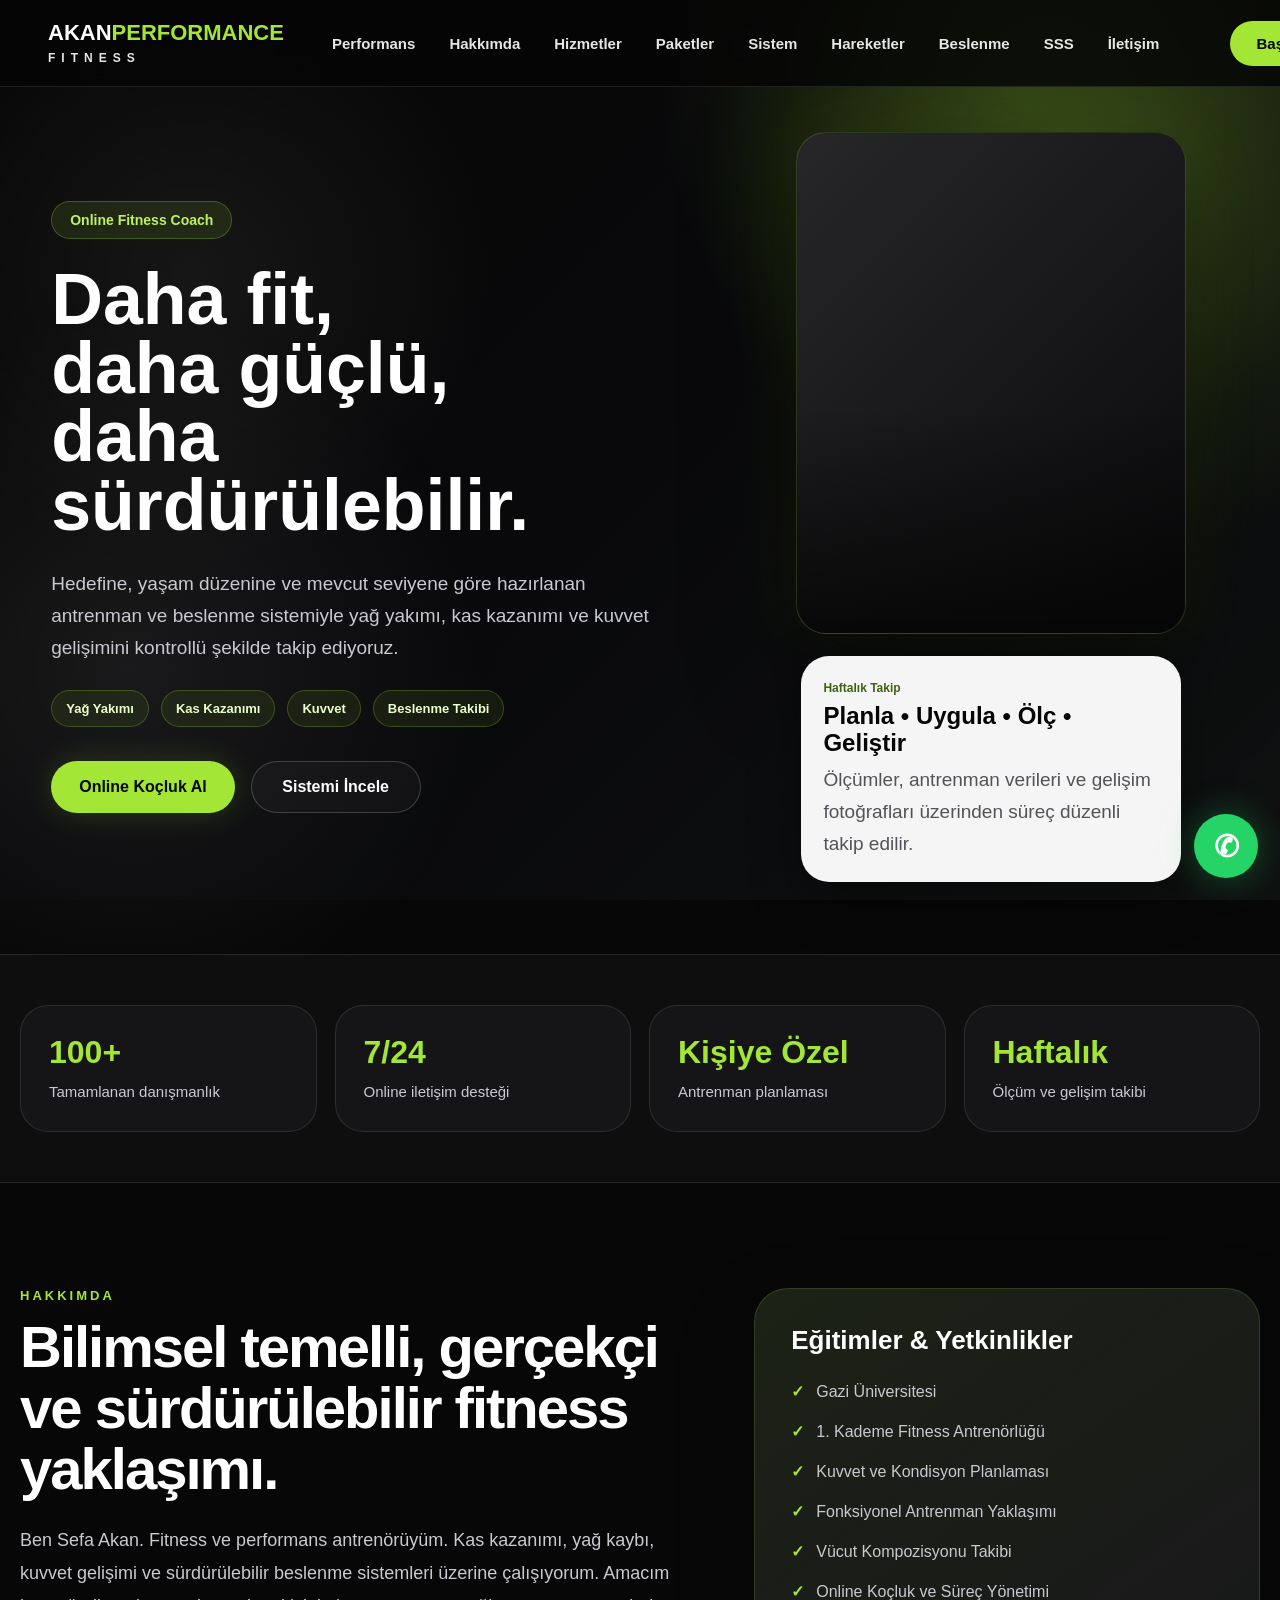
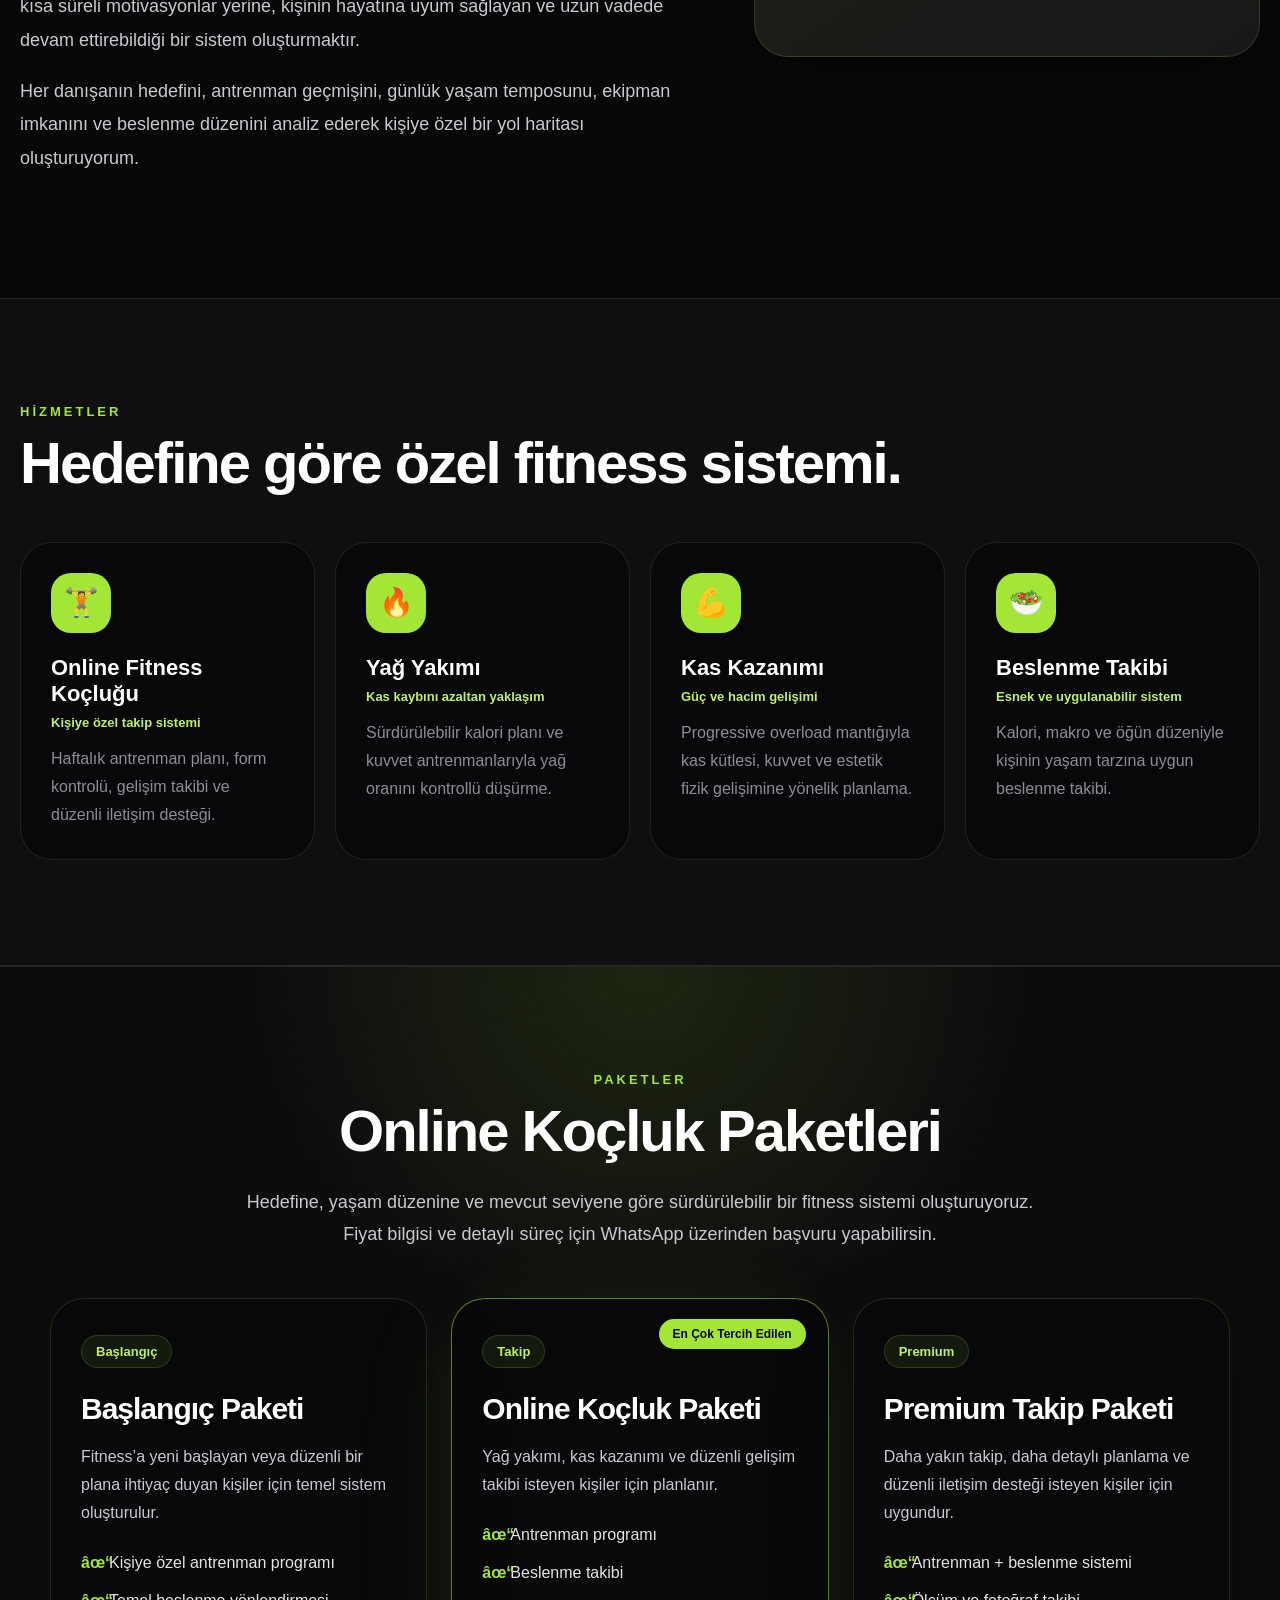
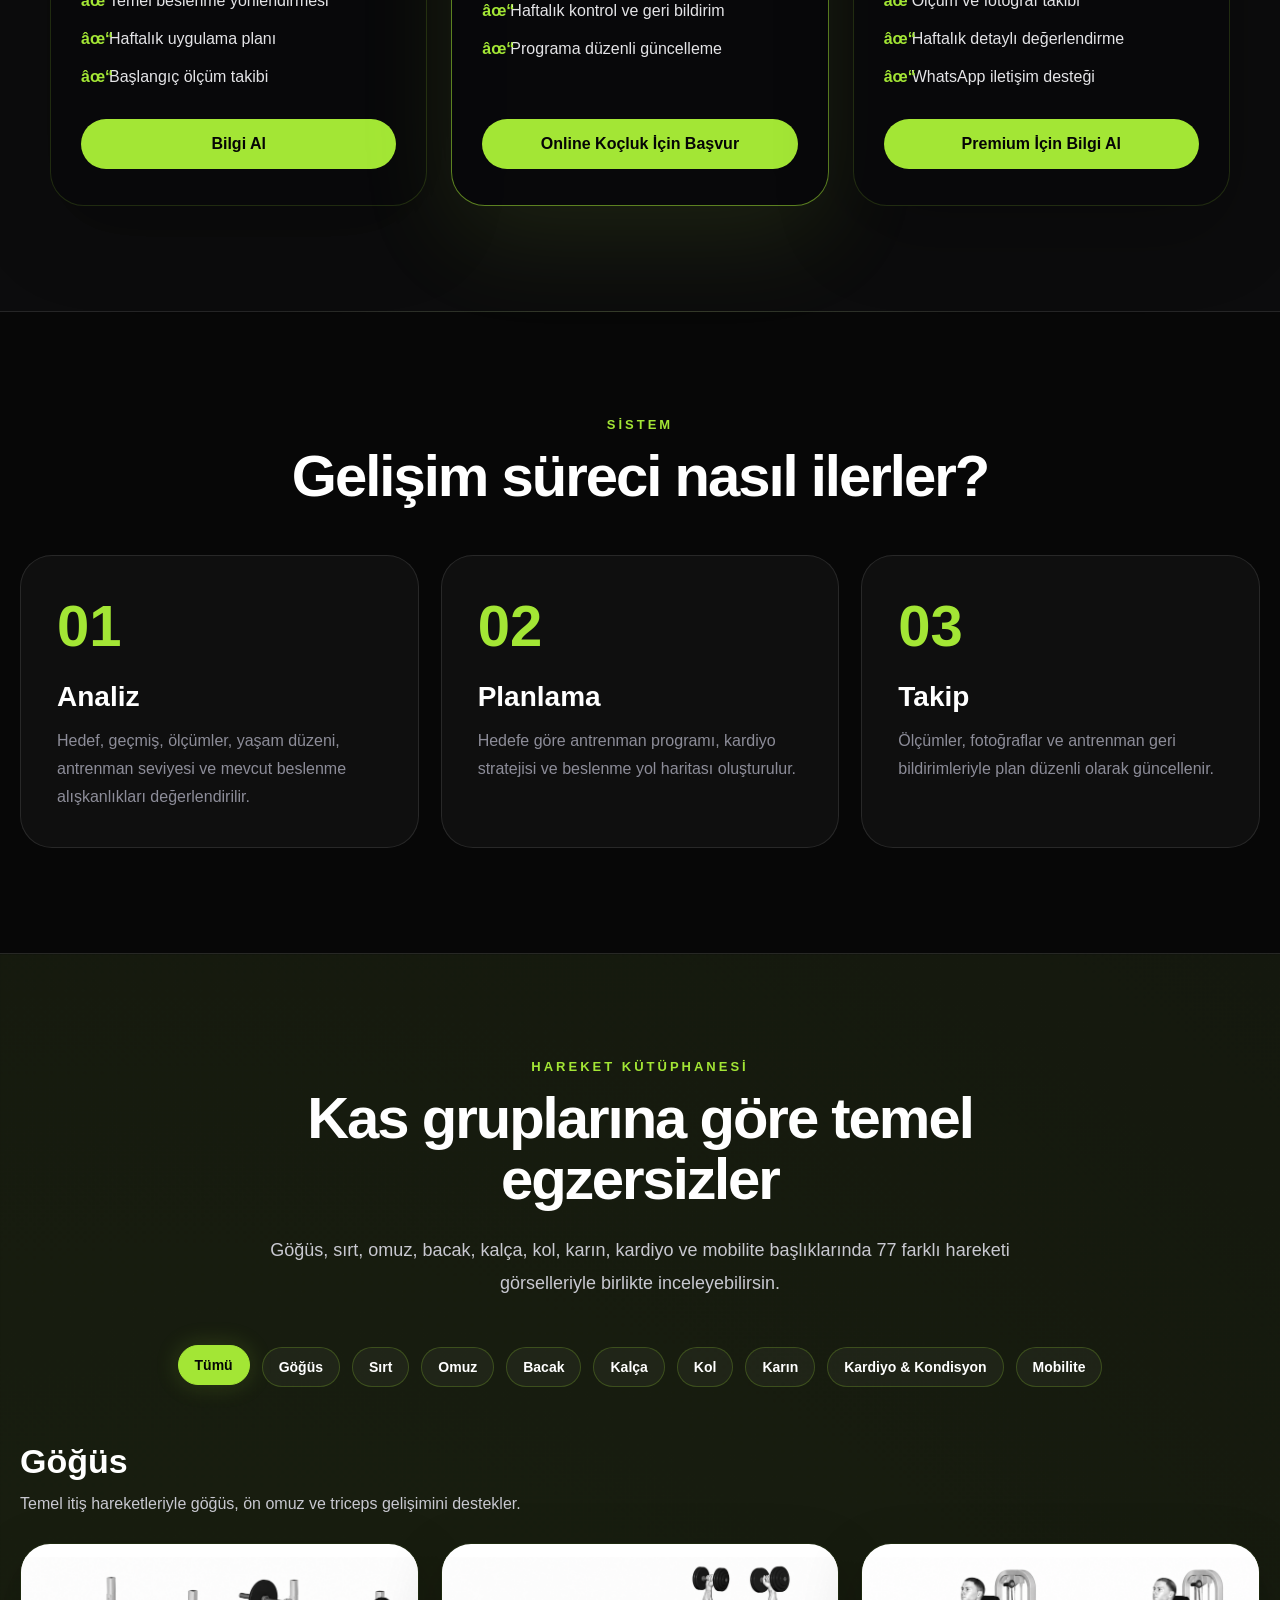
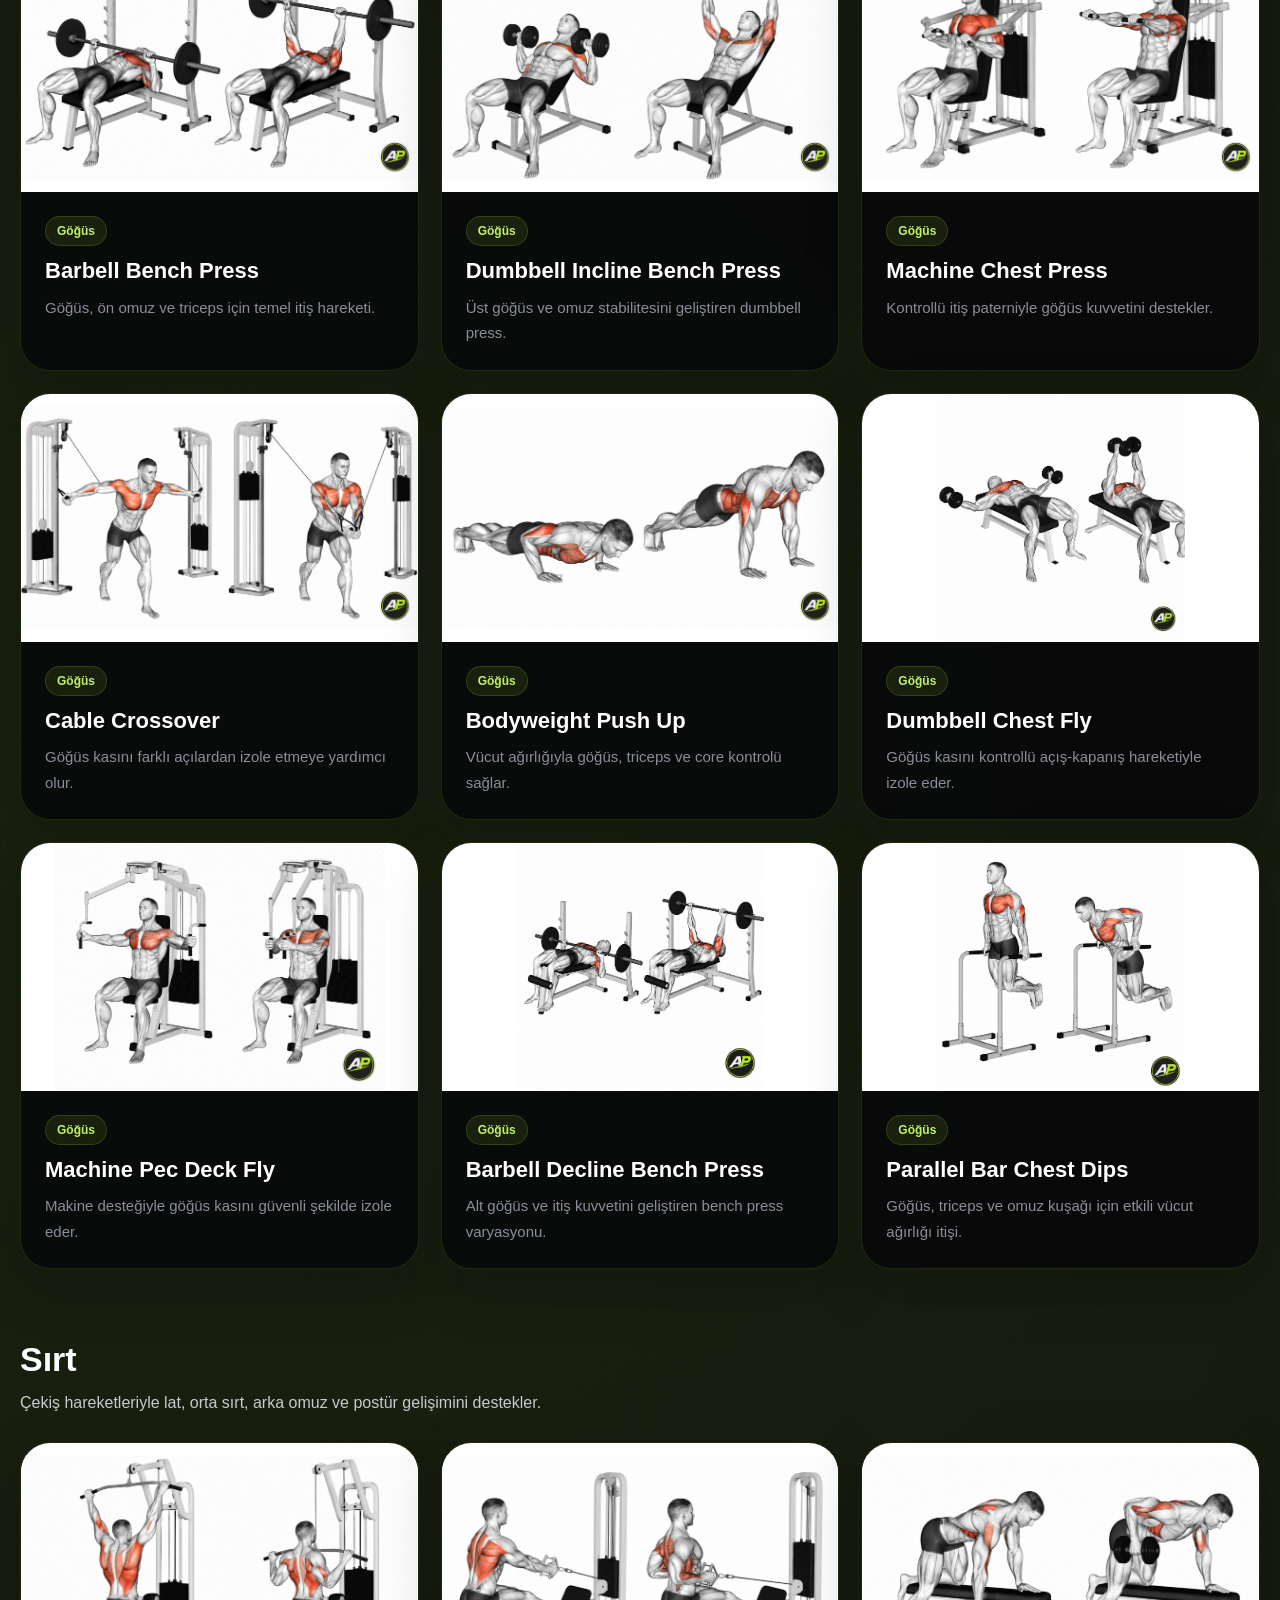
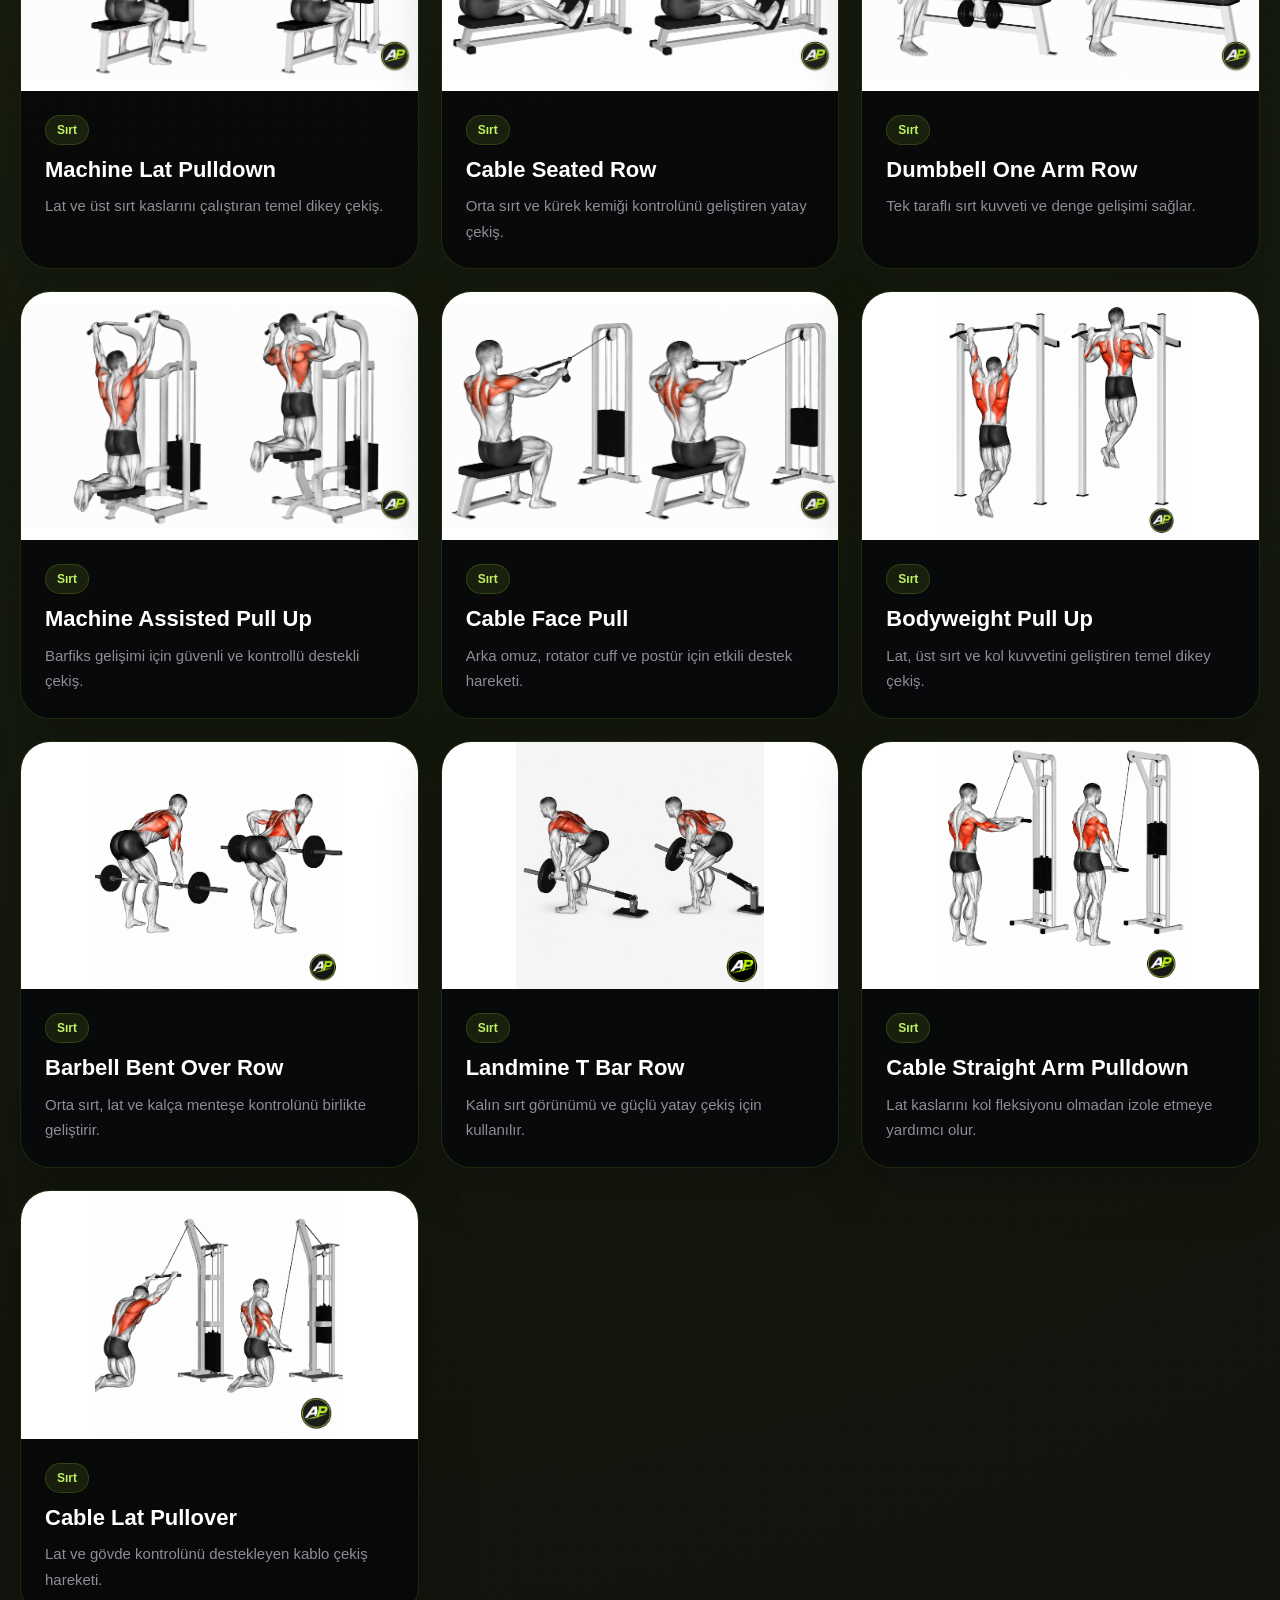
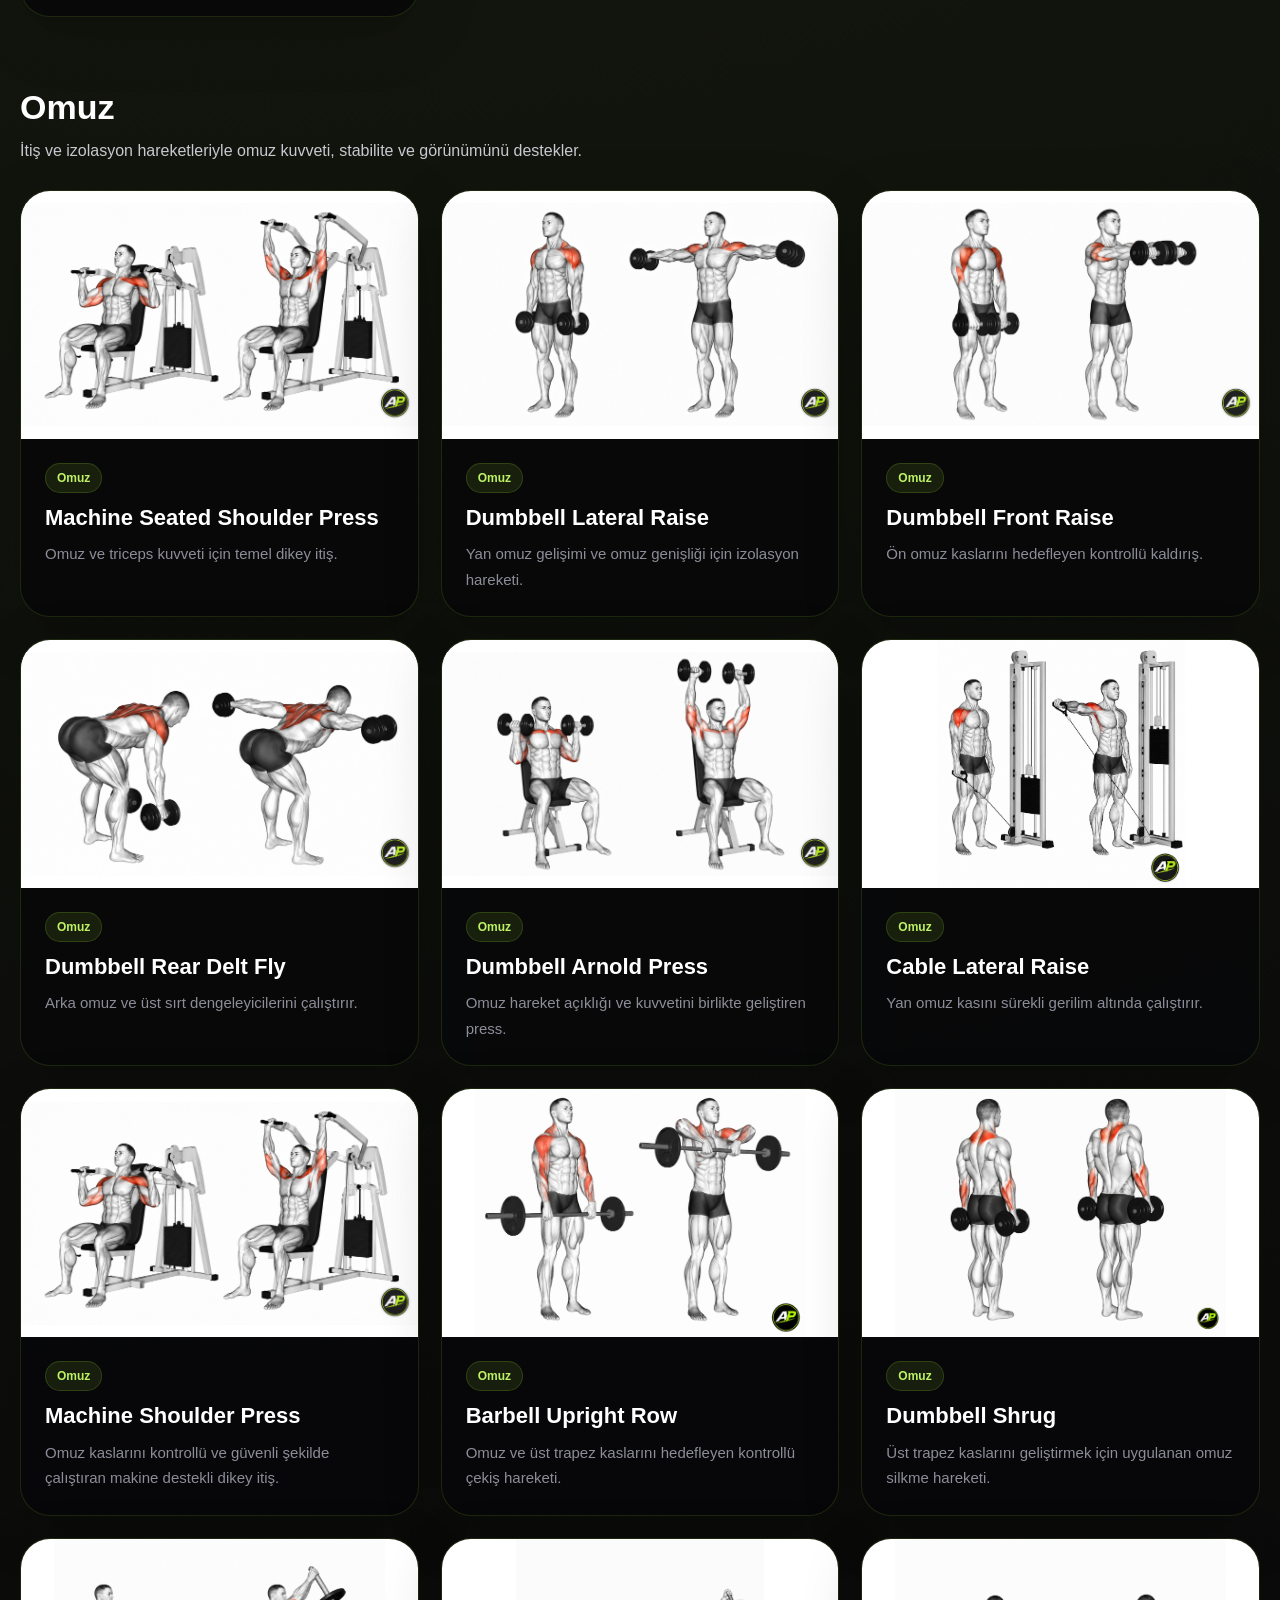
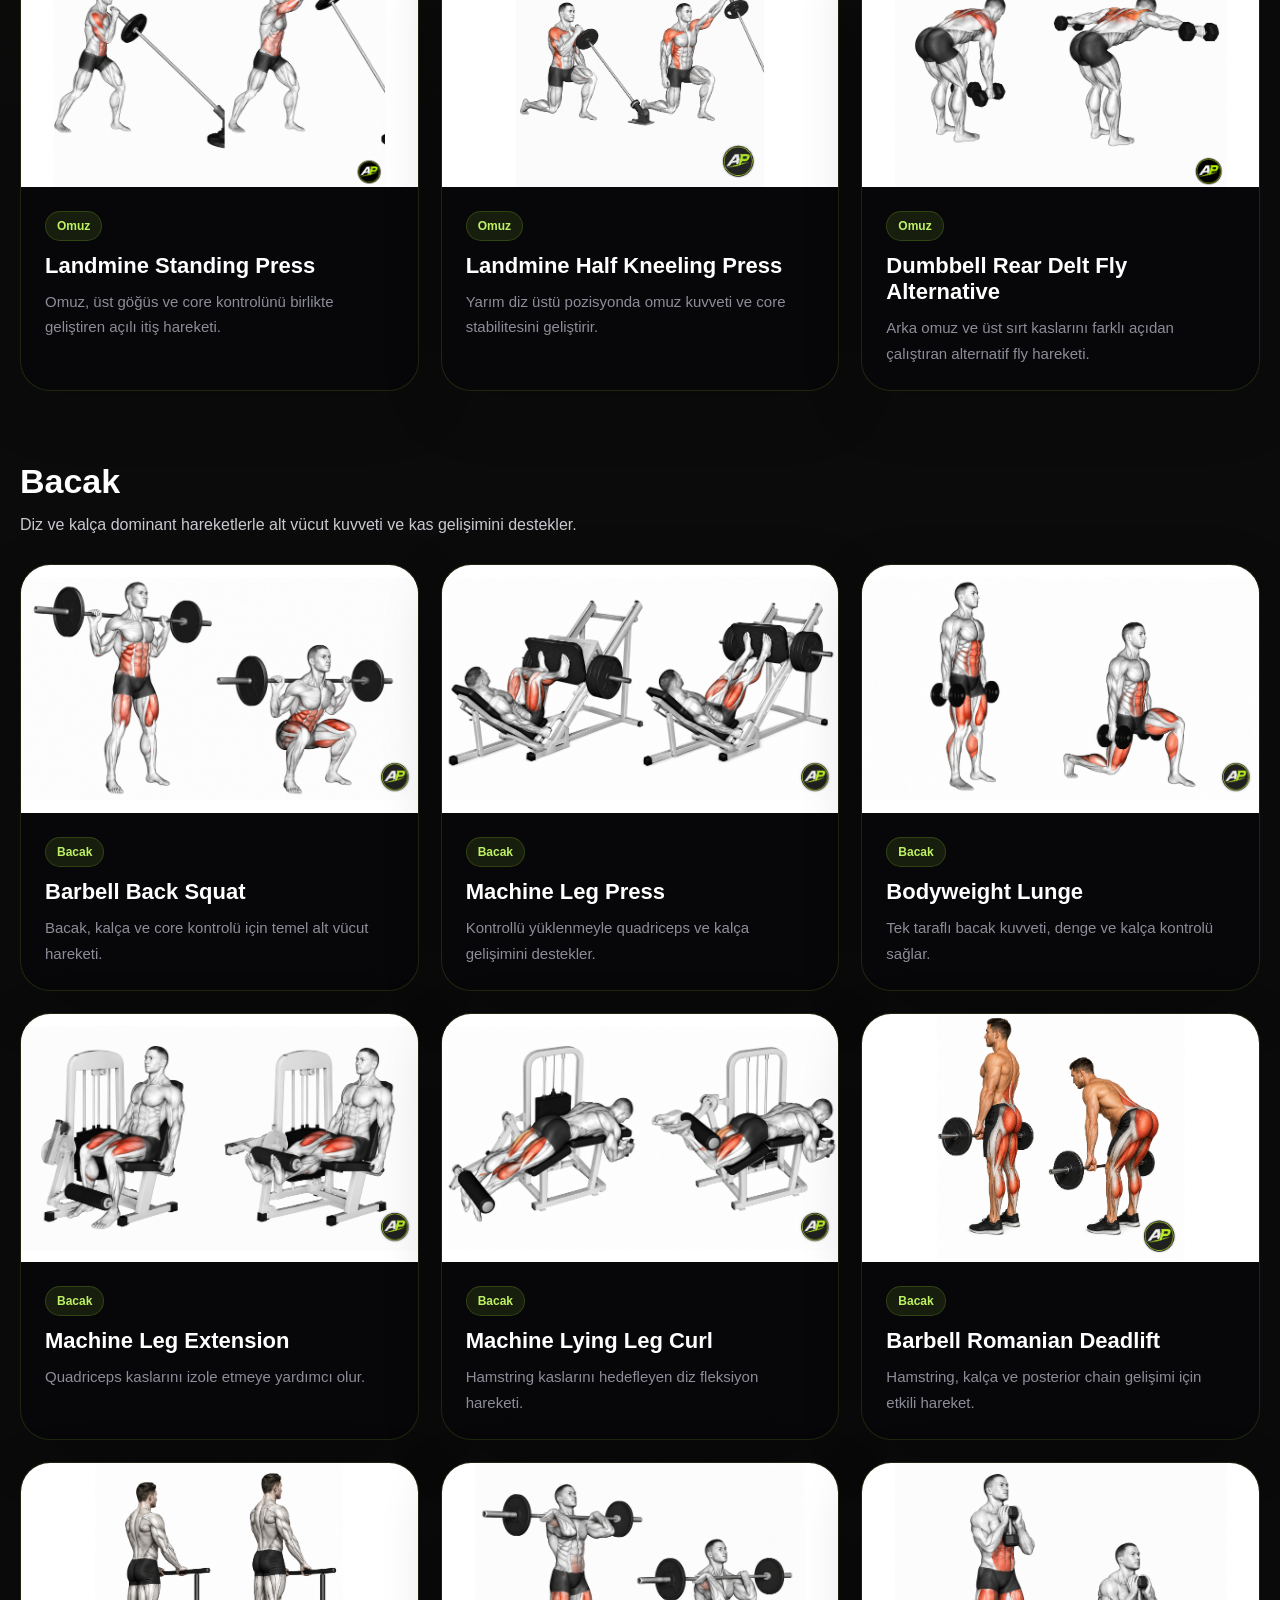
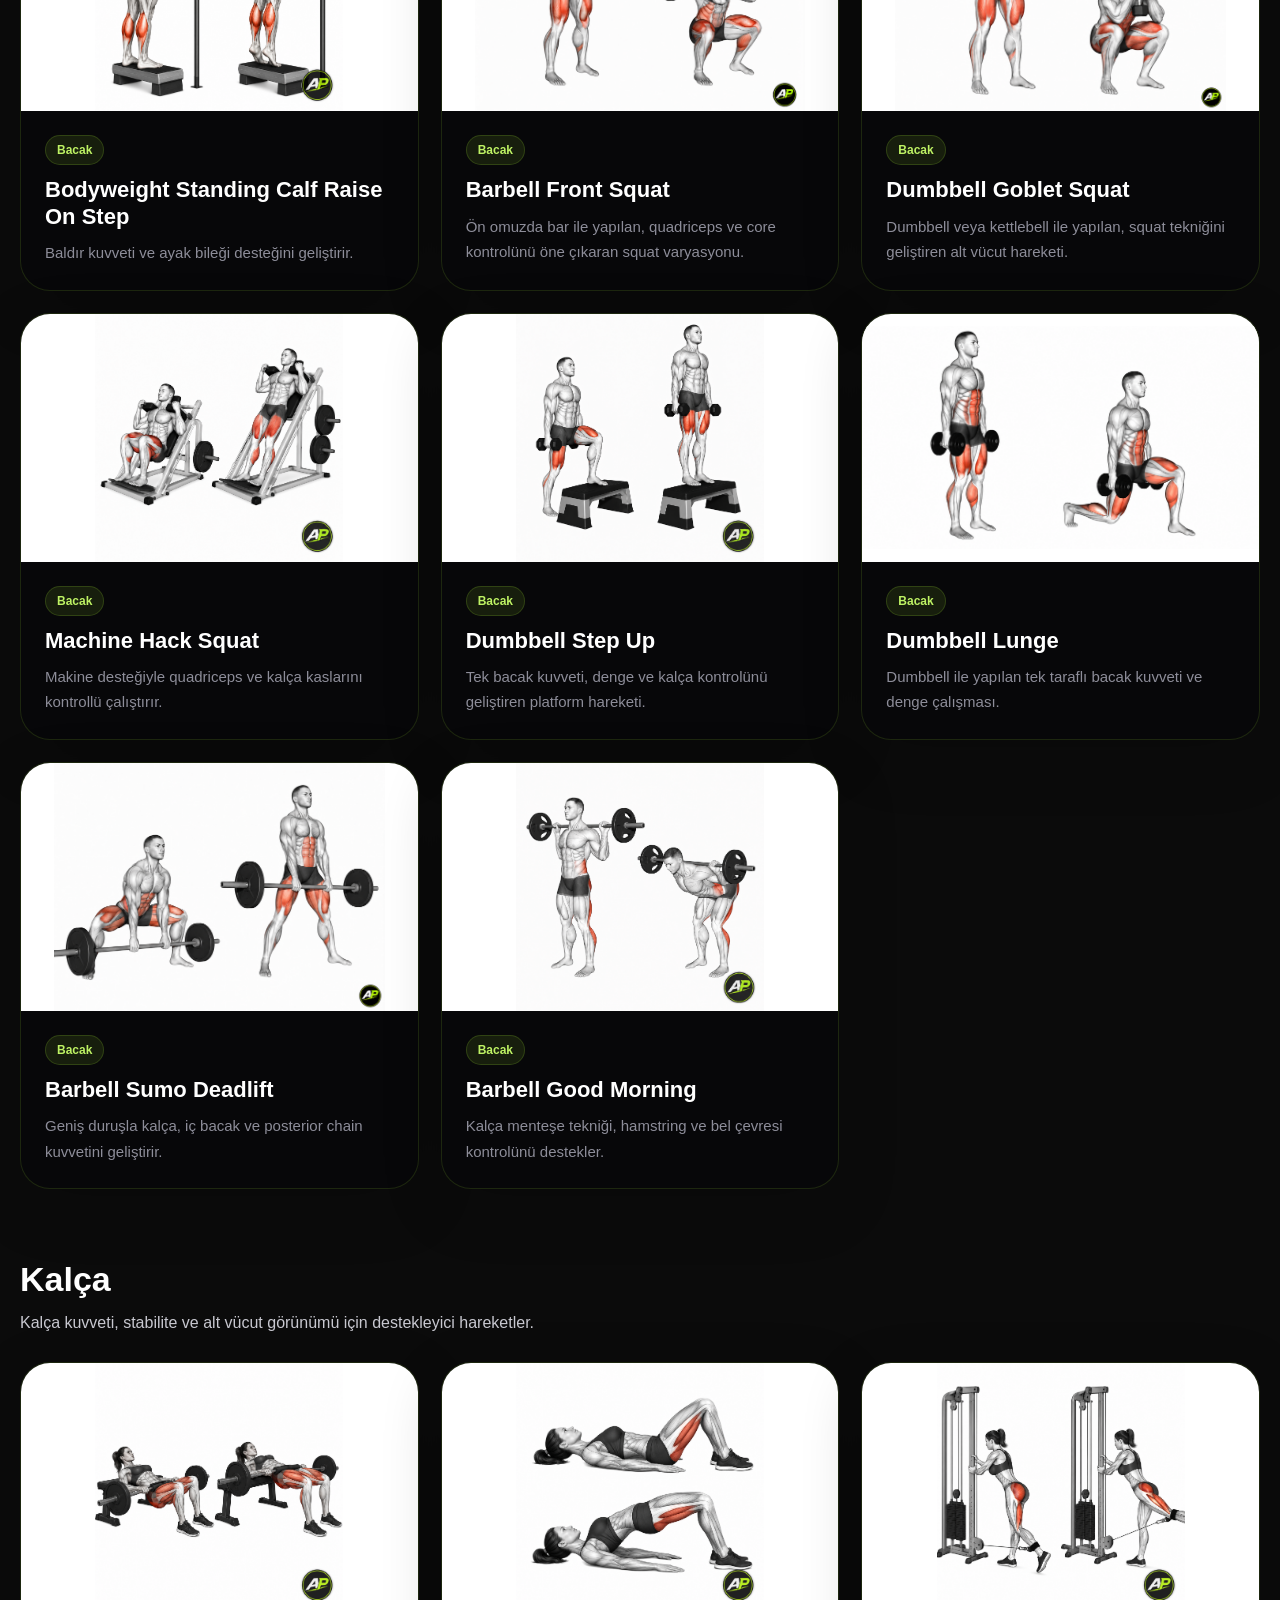
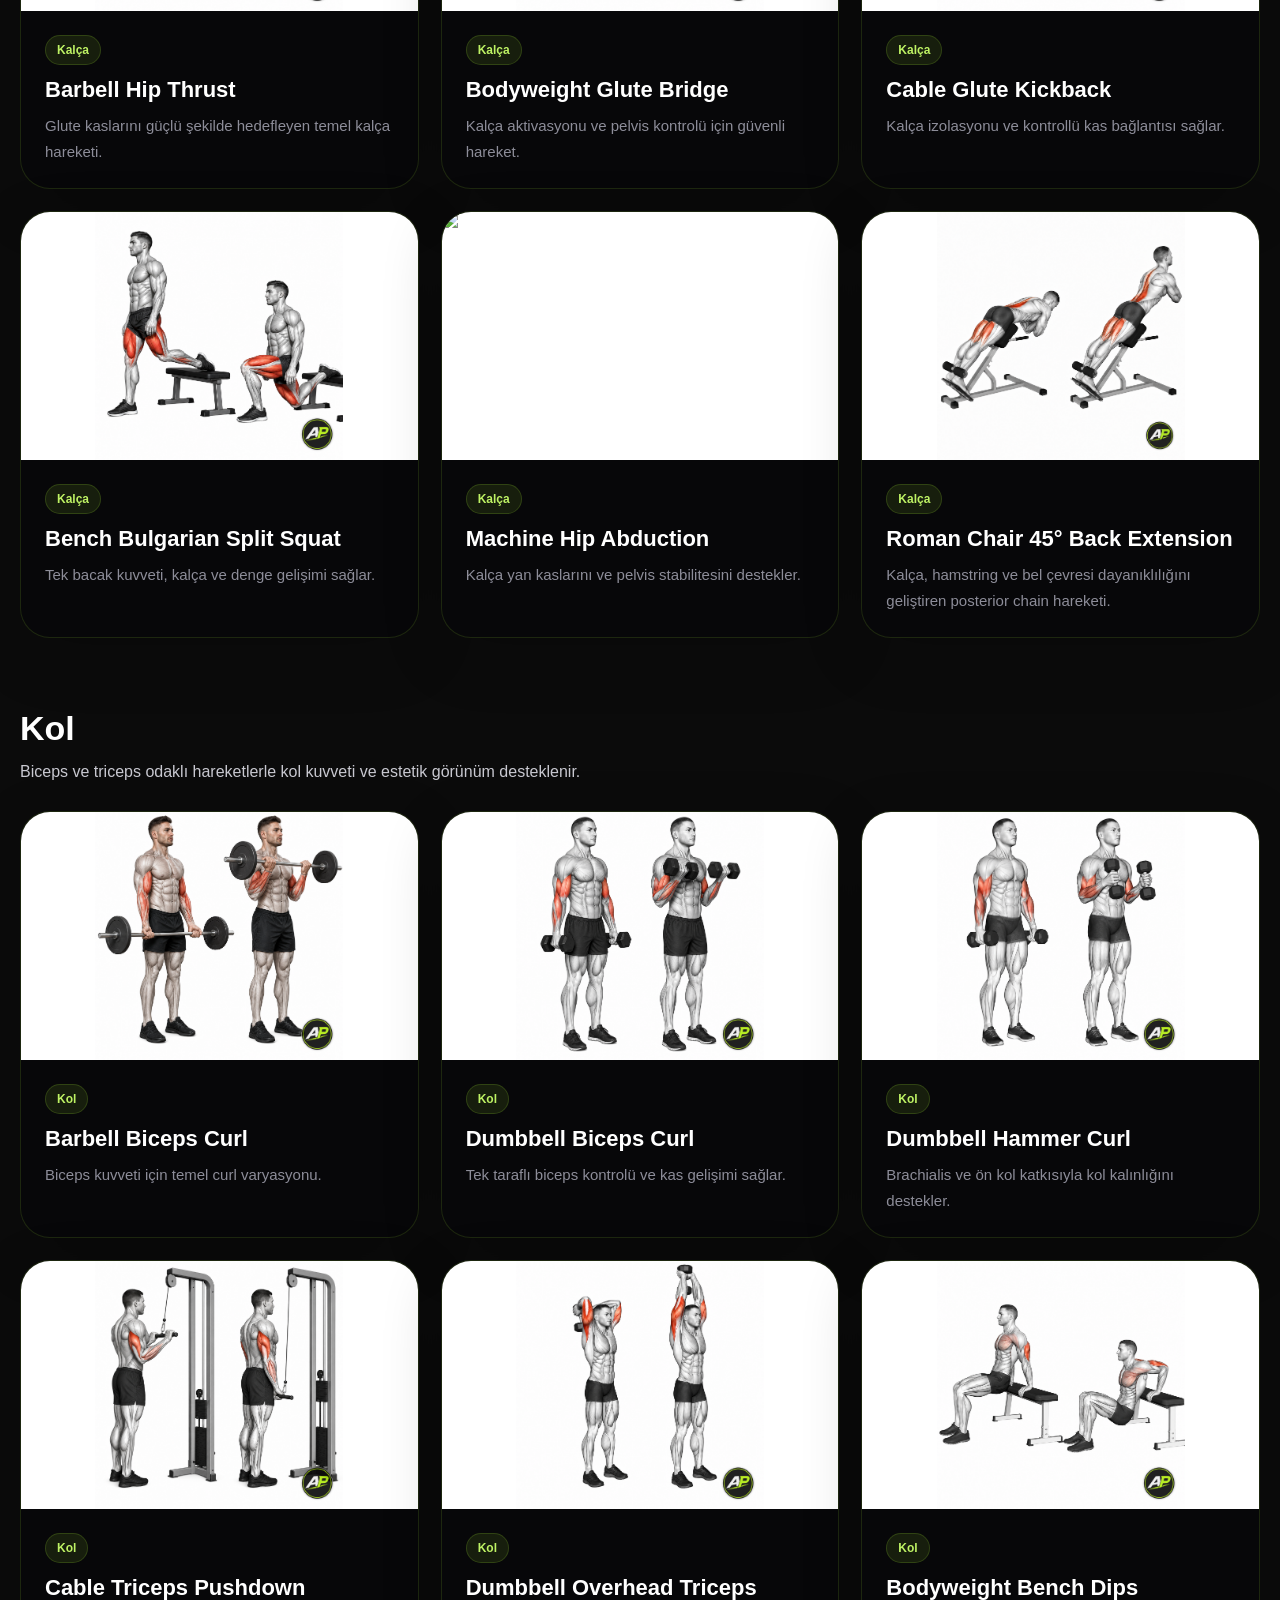
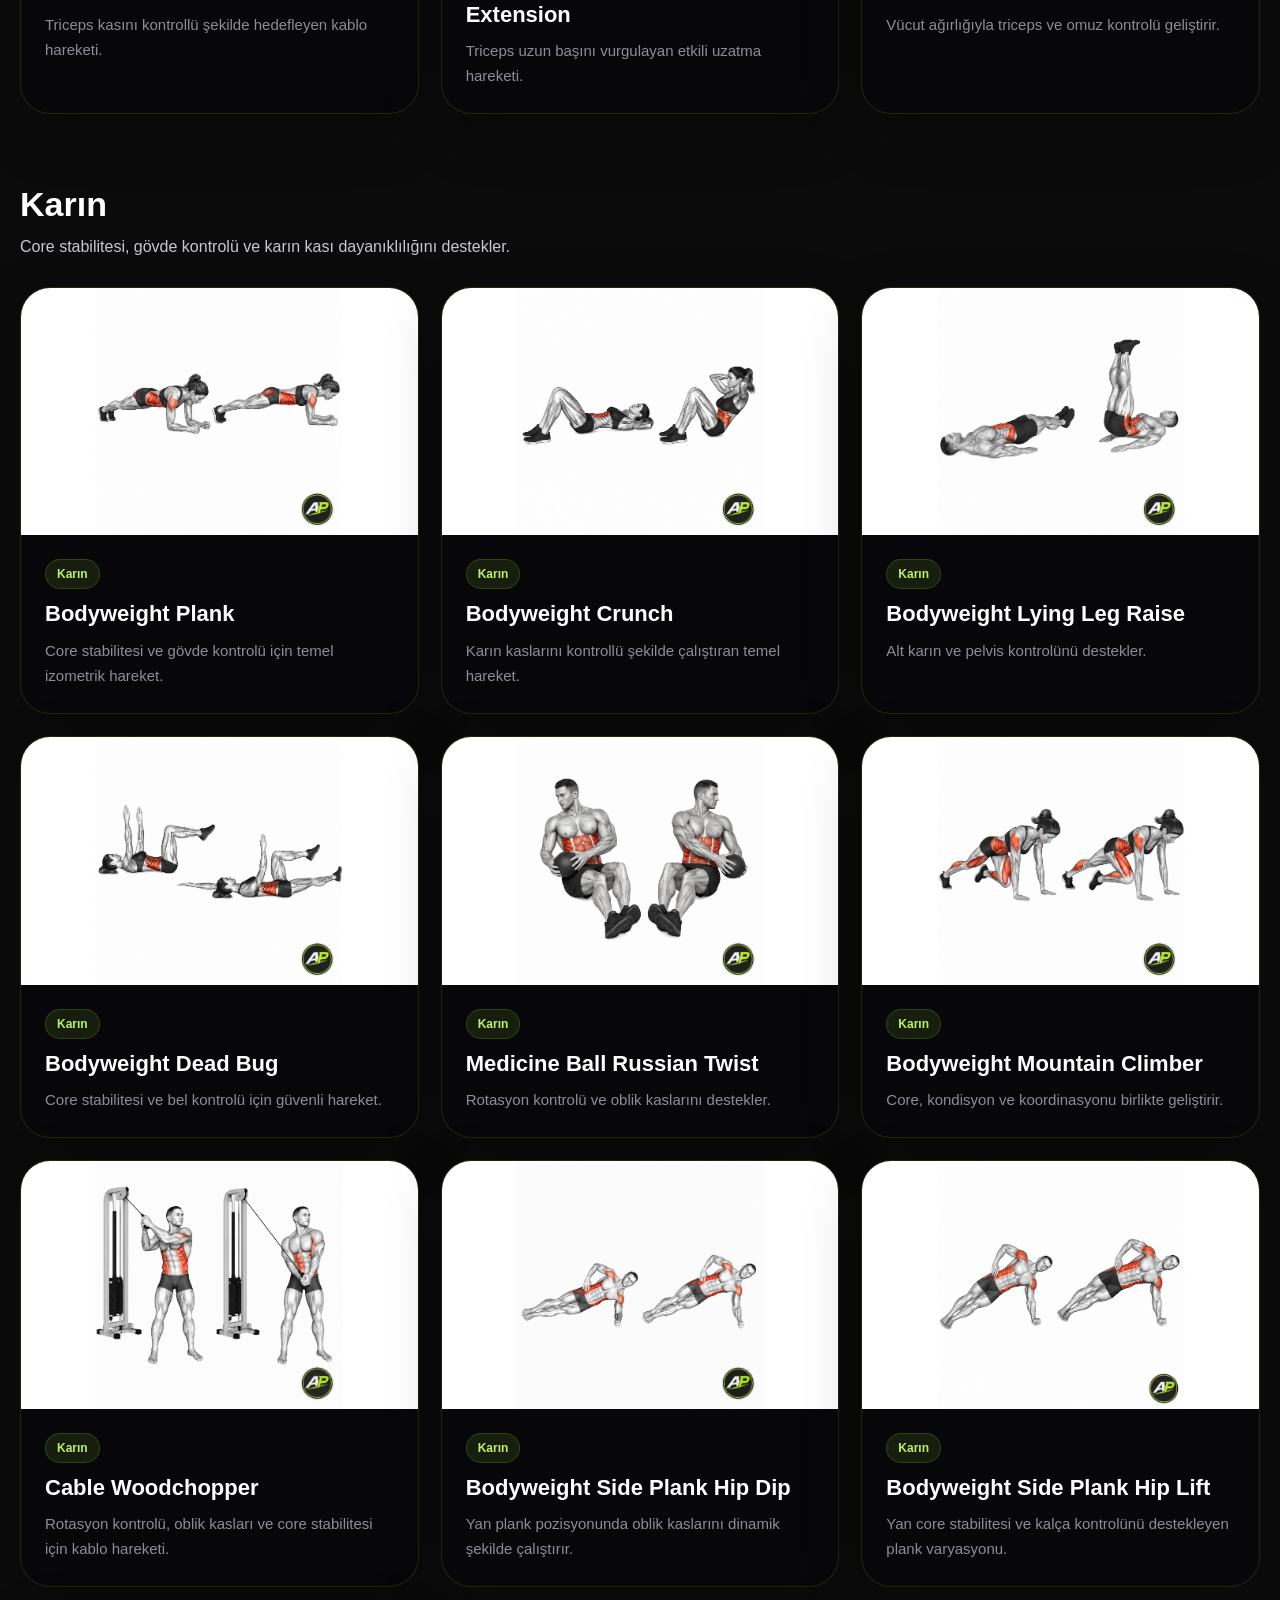
==== commit d0f077b0: "s" ====
--- a/fitness/index.html
+++ b/fitness/index.html
@@ -66,7 +66,7 @@
     "description": "Kişiye özel online fitness koçluğu, yağ yakımı, kas kazanımı, kuvvet gelişimi ve sürdürülebilir beslenme takibi."
   }
   </script>
-<link href="style.css?v=20260710-mobile-final" rel="stylesheet"/>
+<link href="style.css?v=20260710-polish" rel="stylesheet"/>
 </head>
 <body>
 <a aria-label="WhatsApp ile başvur" class="whatsapp-float" href="https://wa.me/905015440670" rel="noopener" target="_blank">WhatsApp</a>
@@ -122,7 +122,15 @@
 </div>
 <div class="hero-visual">
 <div class="image-card">
-<img alt="Sefa Akan Online Fitness Koçluğu" src="/profile1.jpeg"/>
+<img
+  alt="Sefa Akan Online Fitness Koçluğu"
+  src="/profile1-960.jpeg"
+  srcset="/profile1-640.jpeg 640w, /profile1-960.jpeg 960w, /profile1.jpeg 1400w"
+  sizes="(max-width: 860px) 78vw, 430px"
+  width="720"
+  height="960"
+  decoding="async"
+  fetchpriority="high"/>
 <div class="image-glow"></div>
 </div>
 <div class="floating-card">
@@ -1349,4 +1357,4 @@
     });
   </script>
 </body>
-</html>+</html>
--- a/fitness/style.css
+++ b/fitness/style.css
@@ -1586,3 +1586,232 @@
   }
 }
 
+/* =========================================================
+   MOBİL MENÜ ÇUBUĞU SON DÜZENLEME
+   Logo solda, hamburger sağda ve daha kompakt header
+========================================================= */
+@media (max-width: 860px) {
+  .header {
+    background: rgba(5, 5, 5, 0.96) !important;
+  }
+
+  .navbar {
+    width: 100% !important;
+    max-width: none !important;
+    min-height: 68px !important;
+    padding: 0 16px !important;
+    display: grid !important;
+    grid-template-columns: minmax(0, 1fr) auto !important;
+    align-items: center !important;
+    gap: 12px !important;
+  }
+
+  .logo {
+    justify-self: start !important;
+    min-width: 0 !important;
+    font-size: 16px !important;
+    line-height: 1 !important;
+    letter-spacing: -0.7px !important;
+  }
+
+  .logo small {
+    margin-top: 7px !important;
+    font-size: 8px !important;
+    letter-spacing: 4px !important;
+  }
+
+  .menu-toggle {
+    justify-self: end !important;
+    margin-left: auto !important;
+    width: 42px !important;
+    height: 42px !important;
+    padding: 0 !important;
+    border-radius: 13px !important;
+    font-size: 23px !important;
+    line-height: 1 !important;
+    border: 1px solid rgba(163, 230, 53, 0.34) !important;
+    background: rgba(255, 255, 255, 0.035) !important;
+  }
+
+  .nav-links {
+    top: 76px !important;
+    left: 12px !important;
+    right: 12px !important;
+  }
+}
+
+@media (max-width: 390px) {
+  .navbar {
+    min-height: 64px !important;
+    padding: 0 13px !important;
+  }
+
+  .logo {
+    font-size: 14px !important;
+  }
+
+  .logo small {
+    font-size: 7px !important;
+    letter-spacing: 3.5px !important;
+  }
+
+  .menu-toggle {
+    width: 39px !important;
+    height: 39px !important;
+    font-size: 21px !important;
+  }
+
+  .nav-links {
+    top: 72px !important;
+  }
+}
+
+/* =========================================================
+   2026 SON PARLATMA
+   İlk ekran dengesi, mobil taşma ve dokunmatik kontroller
+========================================================= */
+html,
+body {
+  width: 100%;
+  max-width: 100%;
+  overflow-x: hidden !important;
+}
+
+body {
+  position: relative;
+}
+
+.menu-toggle,
+.nav-btn,
+.btn-primary,
+.btn-secondary,
+.package-btn,
+.whatsapp-float {
+  -webkit-tap-highlight-color: transparent;
+}
+
+.hero h1,
+.logo {
+  letter-spacing: 0 !important;
+}
+
+.image-card img {
+  content-visibility: auto;
+}
+
+@media (min-width: 861px) {
+  .hero {
+    min-height: min(820px, 100svh) !important;
+    padding: 132px 24px 72px !important;
+    display: flex !important;
+    align-items: center !important;
+  }
+
+  .hero-container {
+    width: min(1180px, 92vw) !important;
+    grid-template-columns: minmax(0, 1.05fr) minmax(320px, .78fr) !important;
+    gap: clamp(42px, 5vw, 72px) !important;
+  }
+
+  .hero h1 {
+    font-size: clamp(58px, 5.6vw, 82px) !important;
+    line-height: .96 !important;
+  }
+
+  .hero p {
+    font-size: 19px !important;
+    line-height: 1.68 !important;
+  }
+
+  .hero-visual {
+    min-height: 500px !important;
+  }
+
+  .image-card {
+    width: min(390px, 31vw) !important;
+    border-radius: 30px !important;
+  }
+}
+
+@media (max-width: 860px) {
+  .hero,
+  .stats,
+  .about,
+  .services,
+  .packages,
+  .process,
+  .exercises,
+  .nutrition,
+  .results,
+  .faq,
+  .contact,
+  .footer {
+    max-width: 100vw !important;
+  }
+
+  .hero {
+    padding: 96px 18px 50px !important;
+    min-height: auto !important;
+  }
+
+  .hero-container {
+    width: min(100%, 430px) !important;
+    margin: 0 auto !important;
+    gap: 28px !important;
+  }
+
+  .hero h1 {
+    font-size: clamp(42px, 11.5vw, 58px) !important;
+    line-height: 1 !important;
+  }
+
+  .hero p {
+    font-size: 16px !important;
+    line-height: 1.72 !important;
+  }
+
+  .hero-buttons {
+    width: 100% !important;
+  }
+
+  .btn-primary,
+  .btn-secondary {
+    width: 100% !important;
+    max-width: 340px !important;
+  }
+
+  .hero-visual {
+    margin-top: 2px !important;
+  }
+
+  .image-card {
+    max-width: 320px !important;
+  }
+
+  .floating-card {
+    left: 50% !important;
+    transform: translateX(-50%) !important;
+  }
+
+  .whatsapp-float {
+    right: 16px !important;
+    bottom: 18px !important;
+    z-index: 1200 !important;
+  }
+}
+
+@media (max-width: 390px) {
+  .hero {
+    padding-left: 16px !important;
+    padding-right: 16px !important;
+  }
+
+  .hero h1 {
+    font-size: 39px !important;
+  }
+
+  .hero-tags span {
+    font-size: 12px !important;
+    padding: 9px 12px !important;
+  }
+}
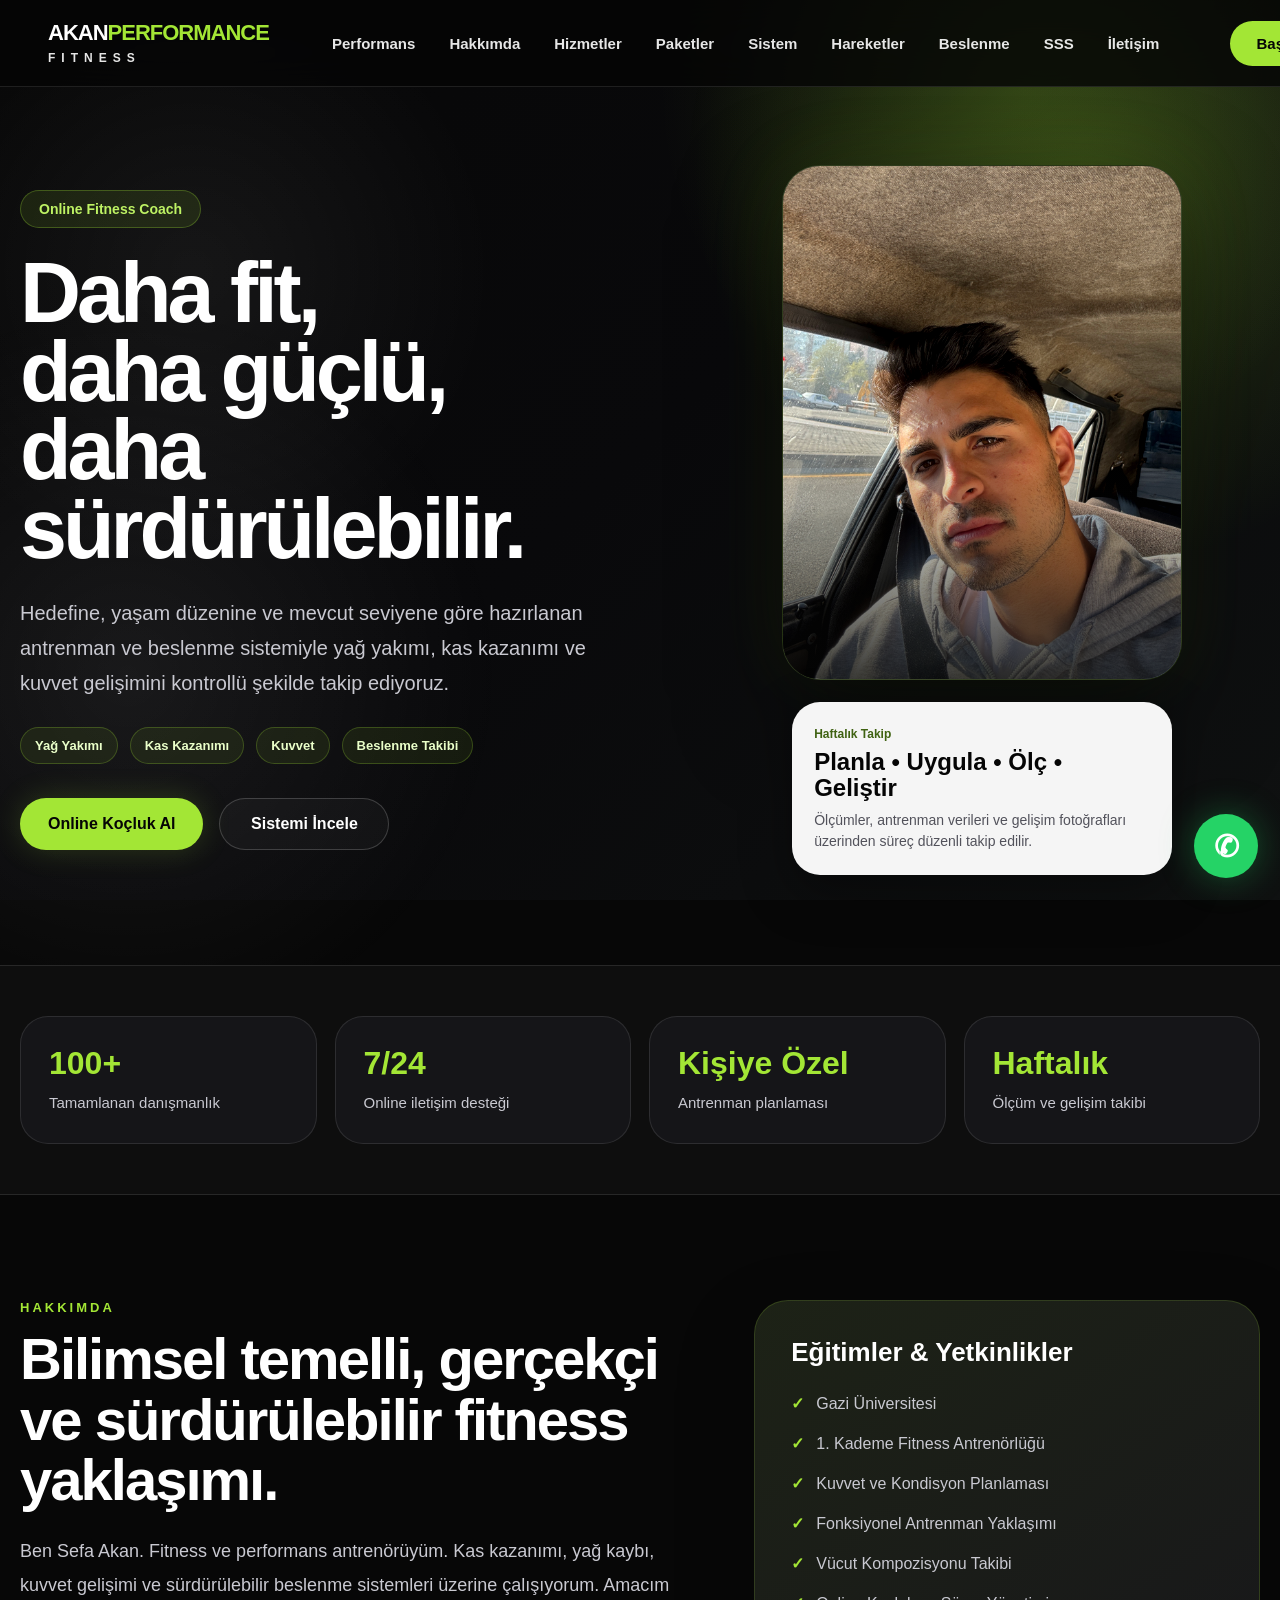
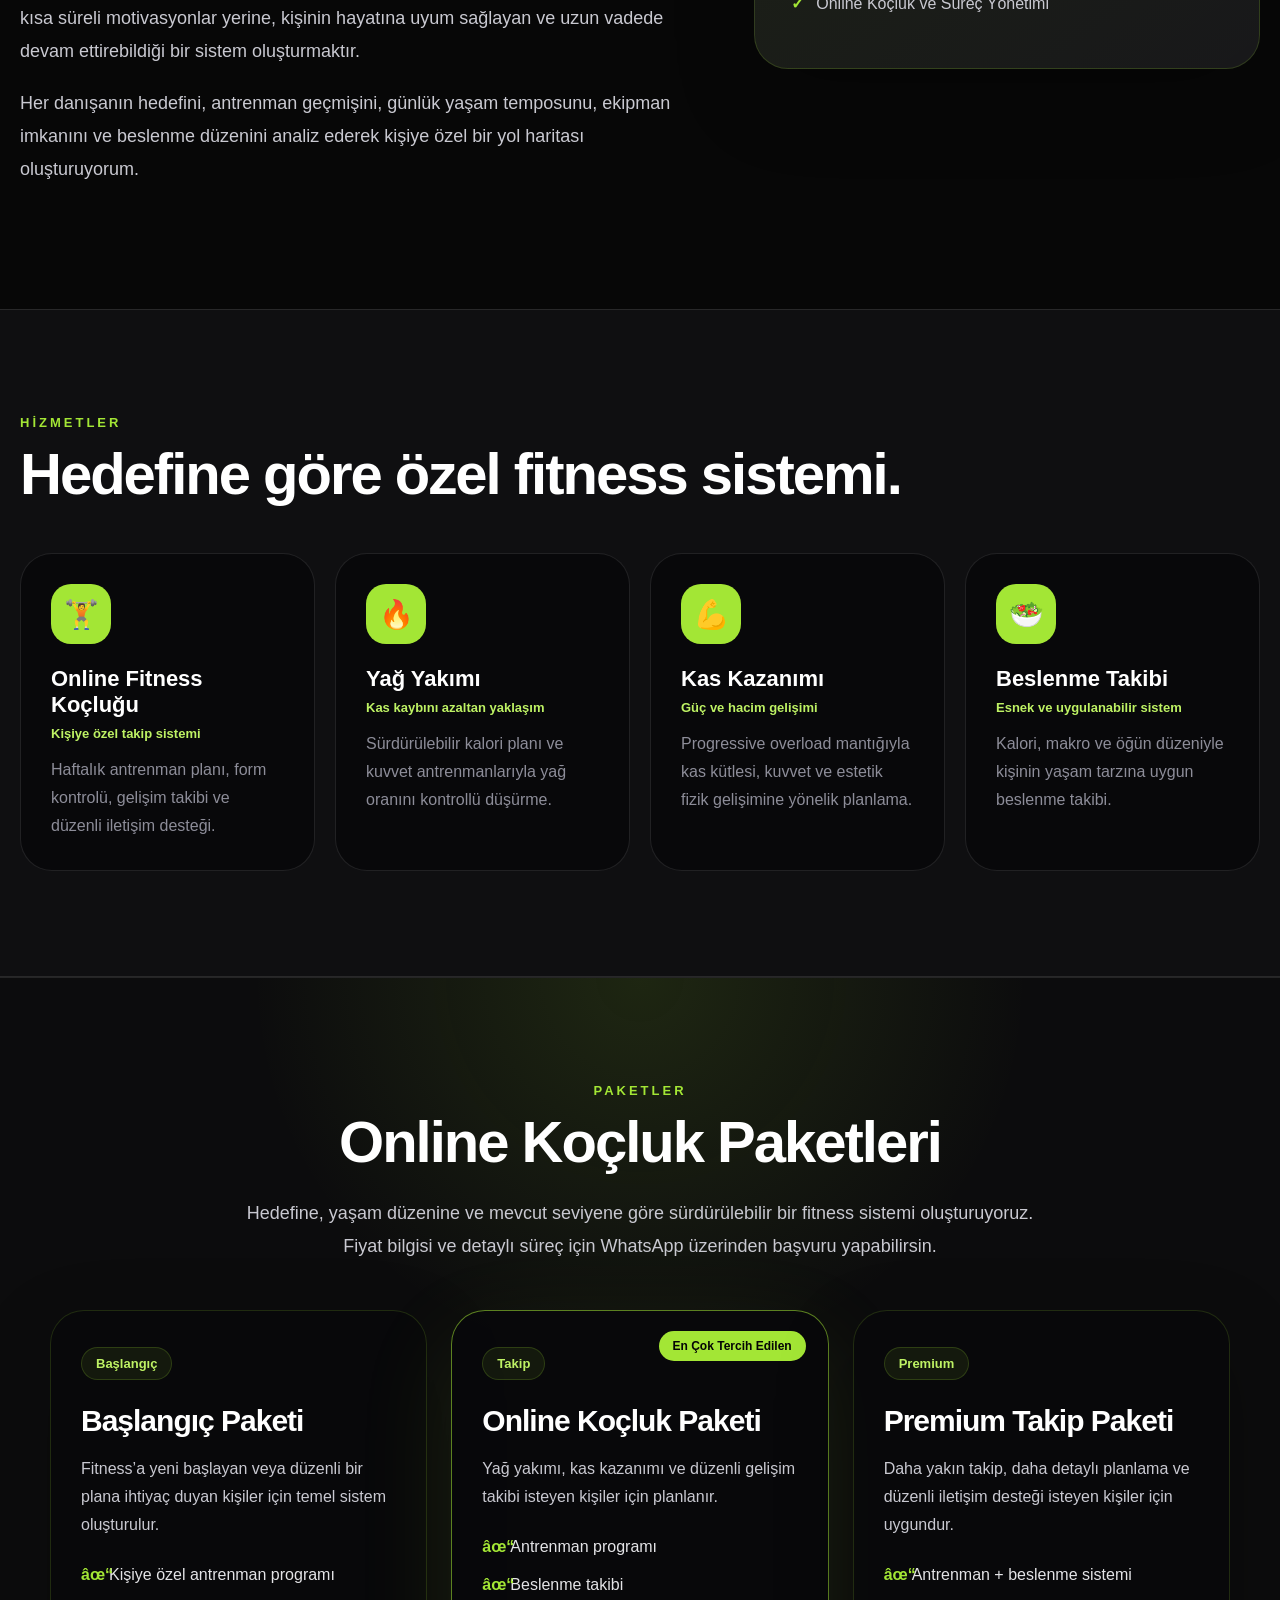
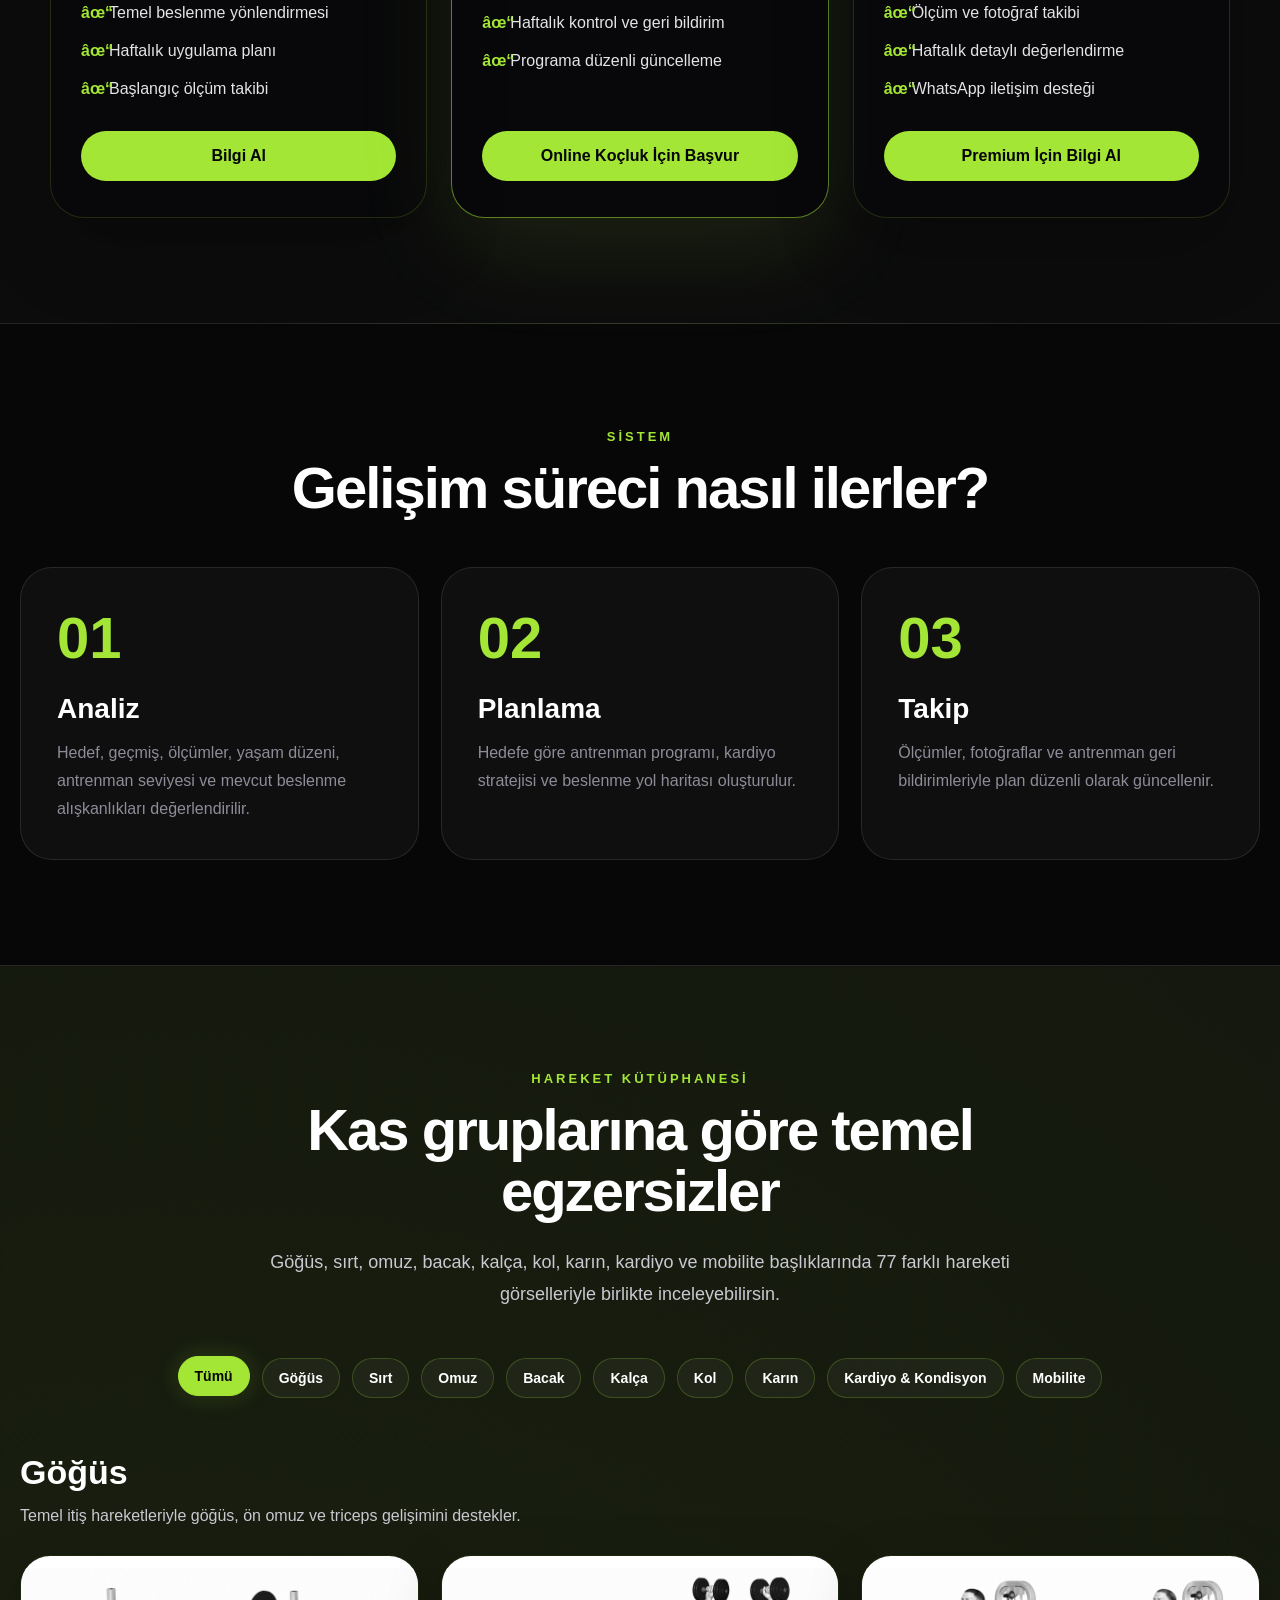
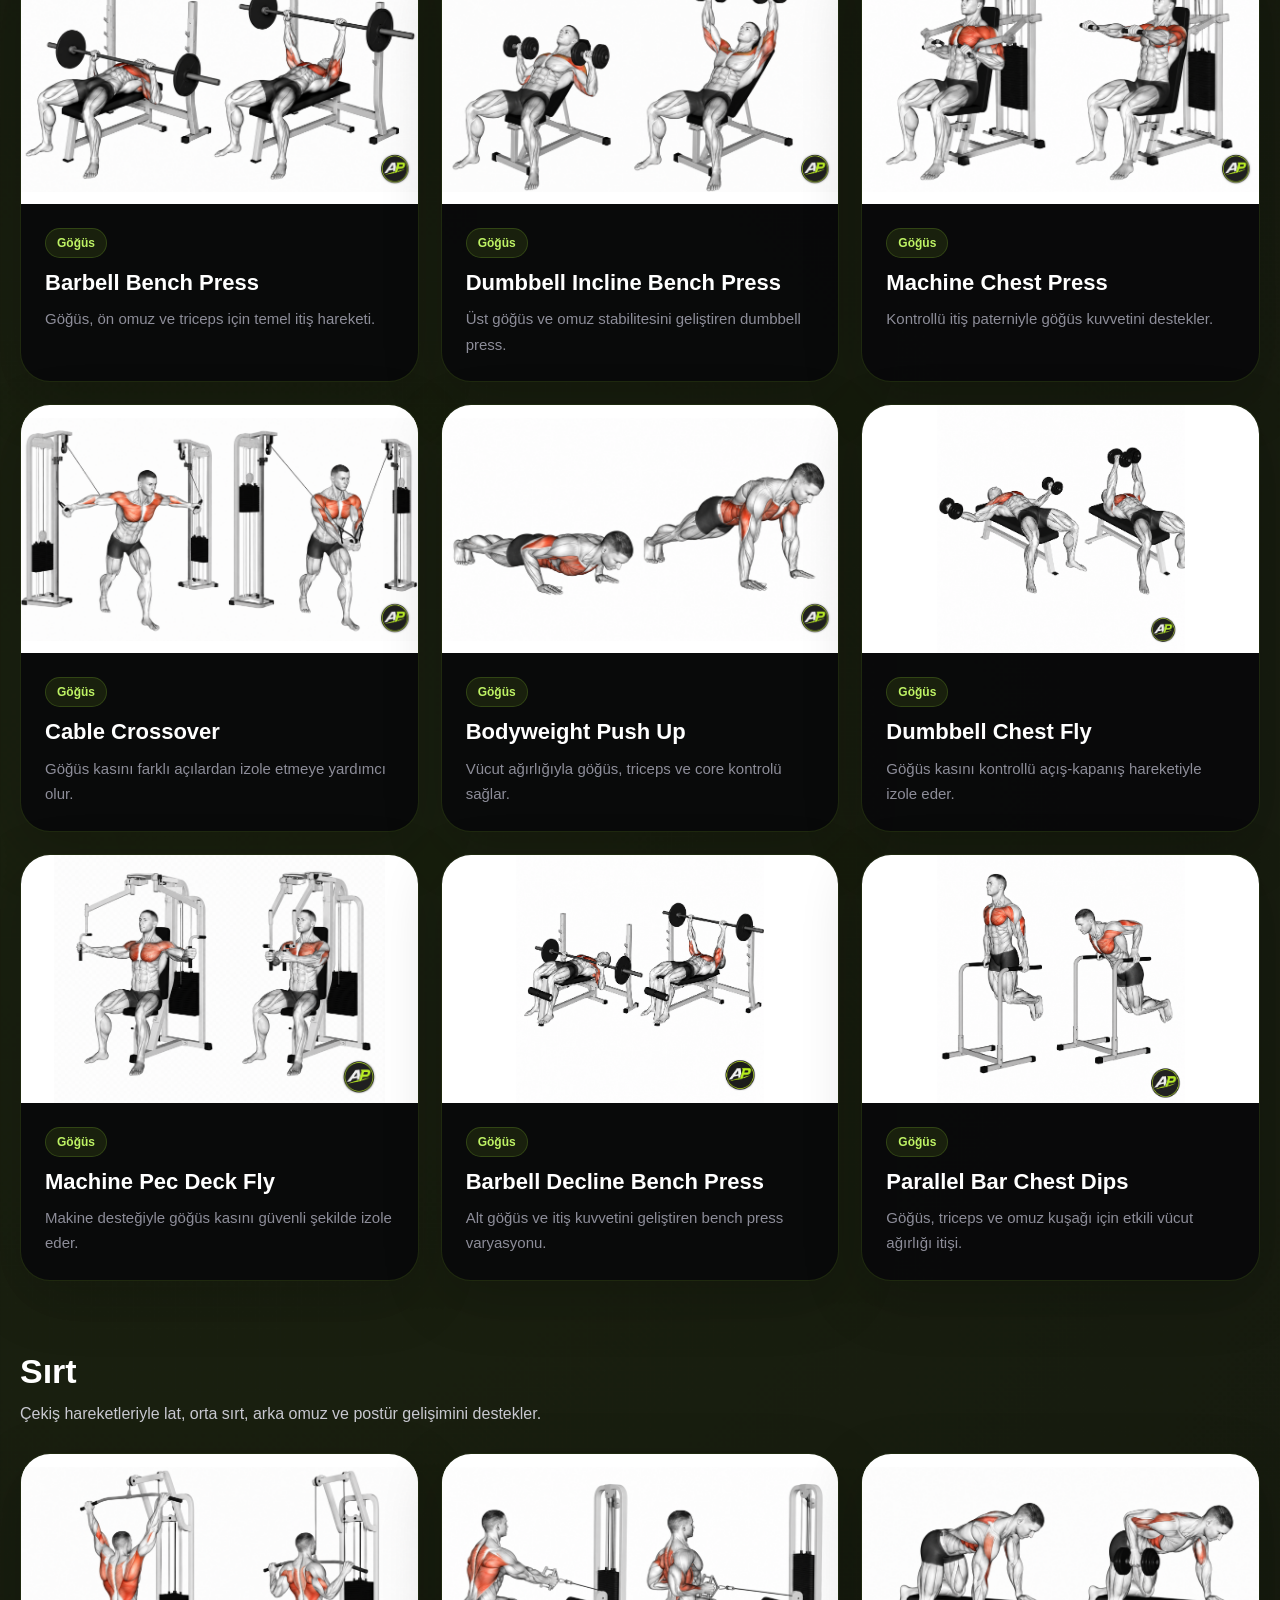
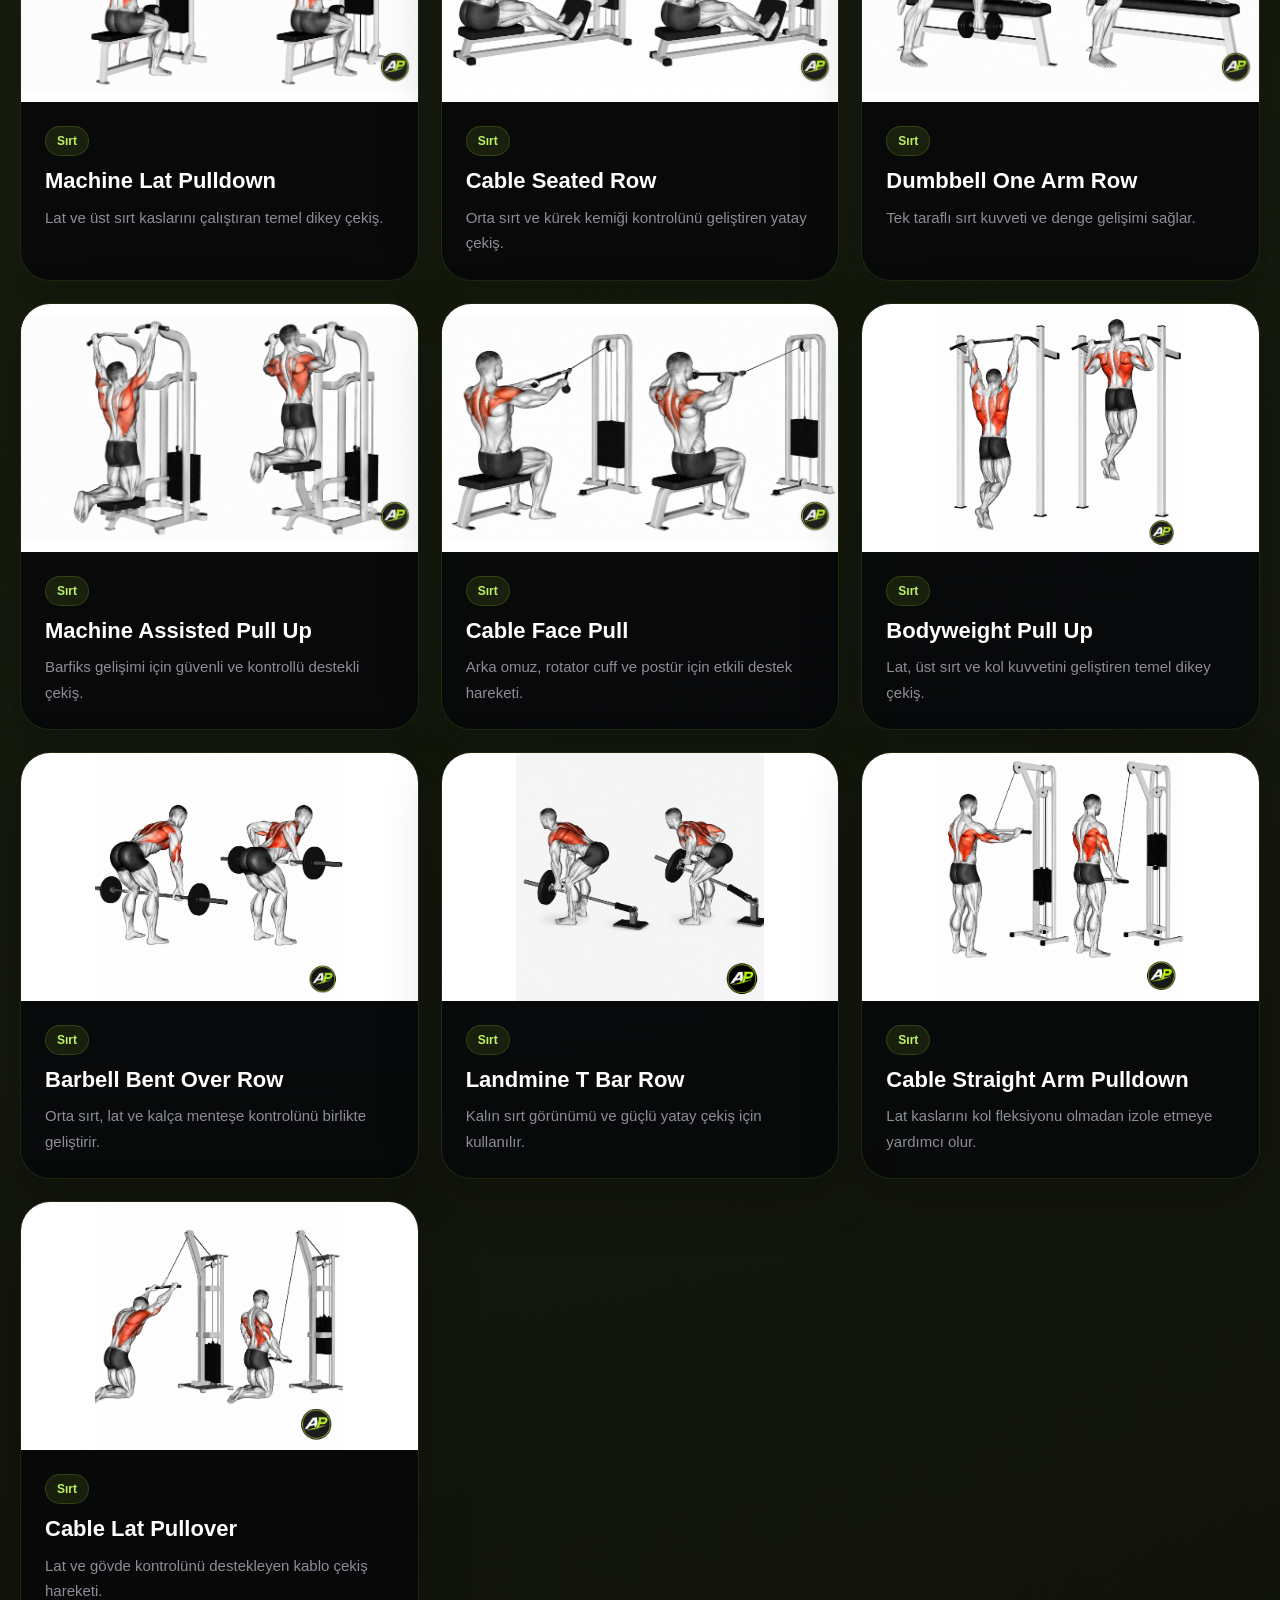
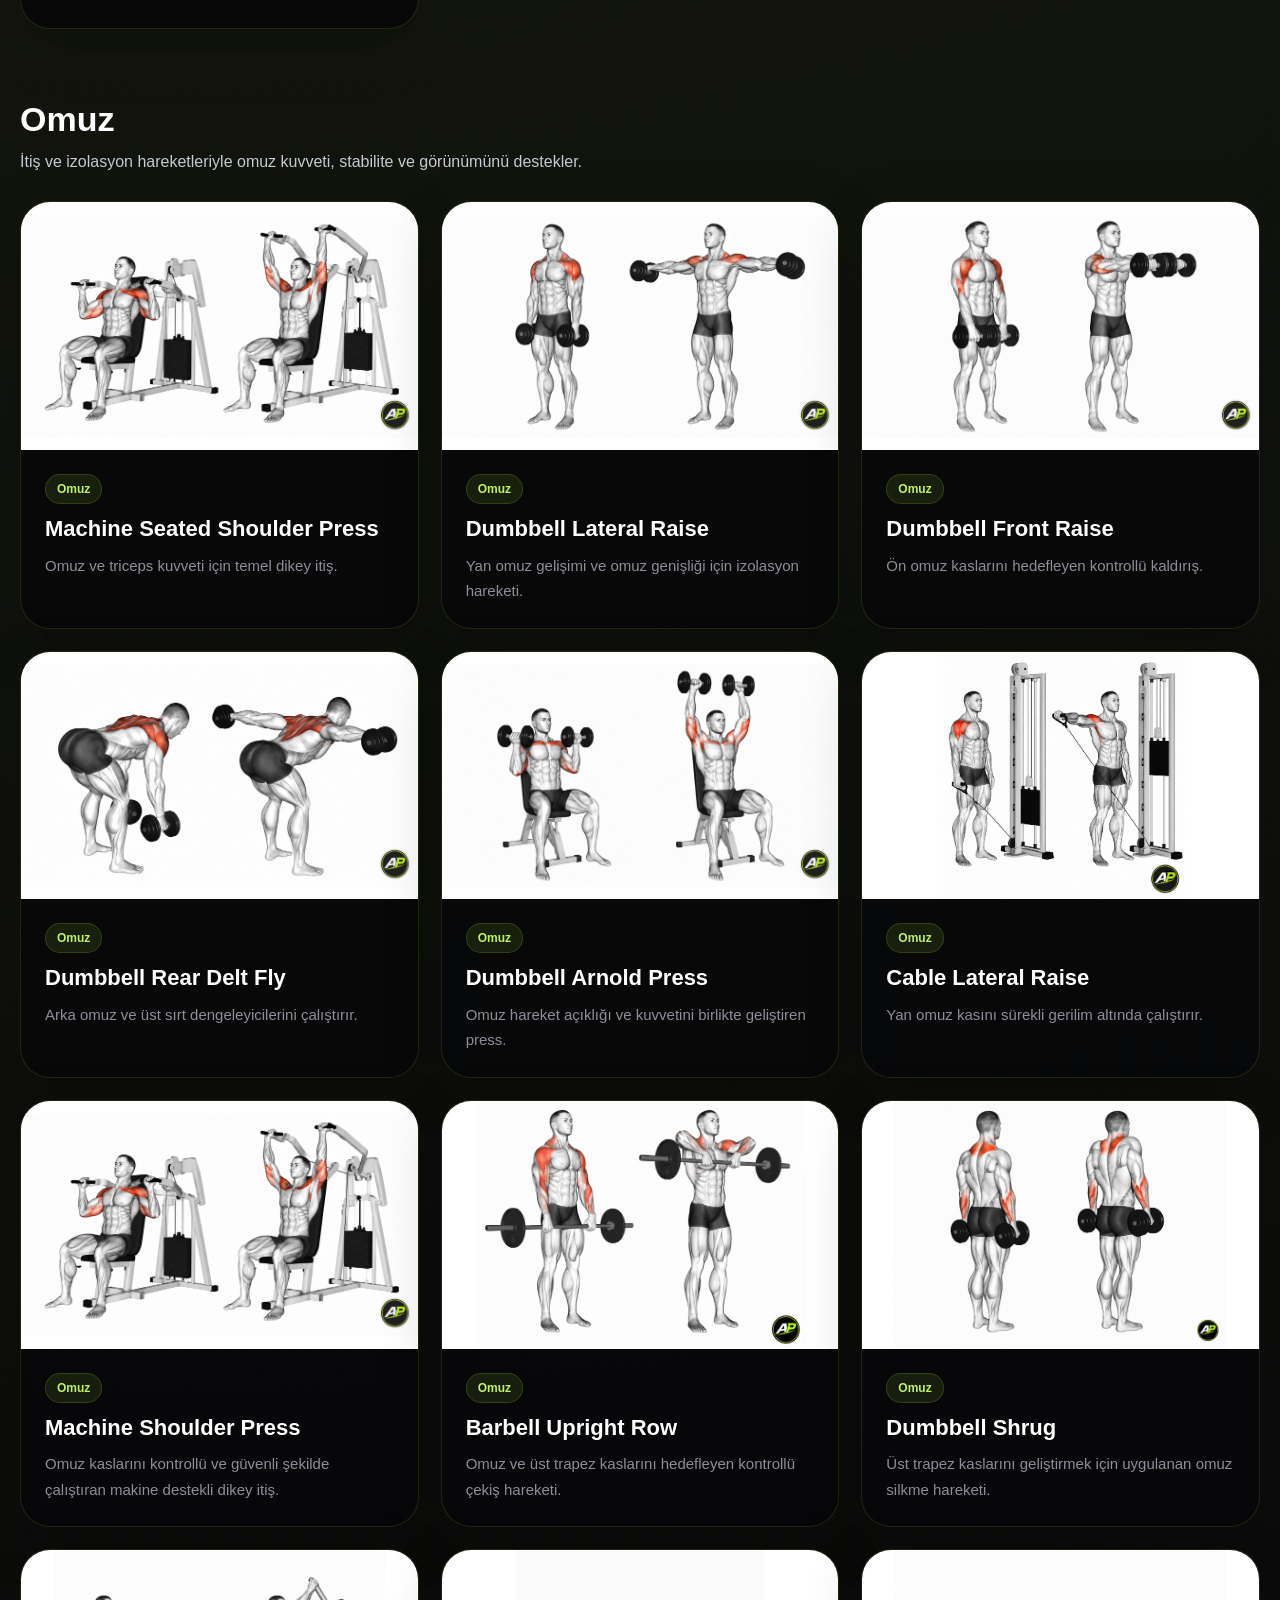
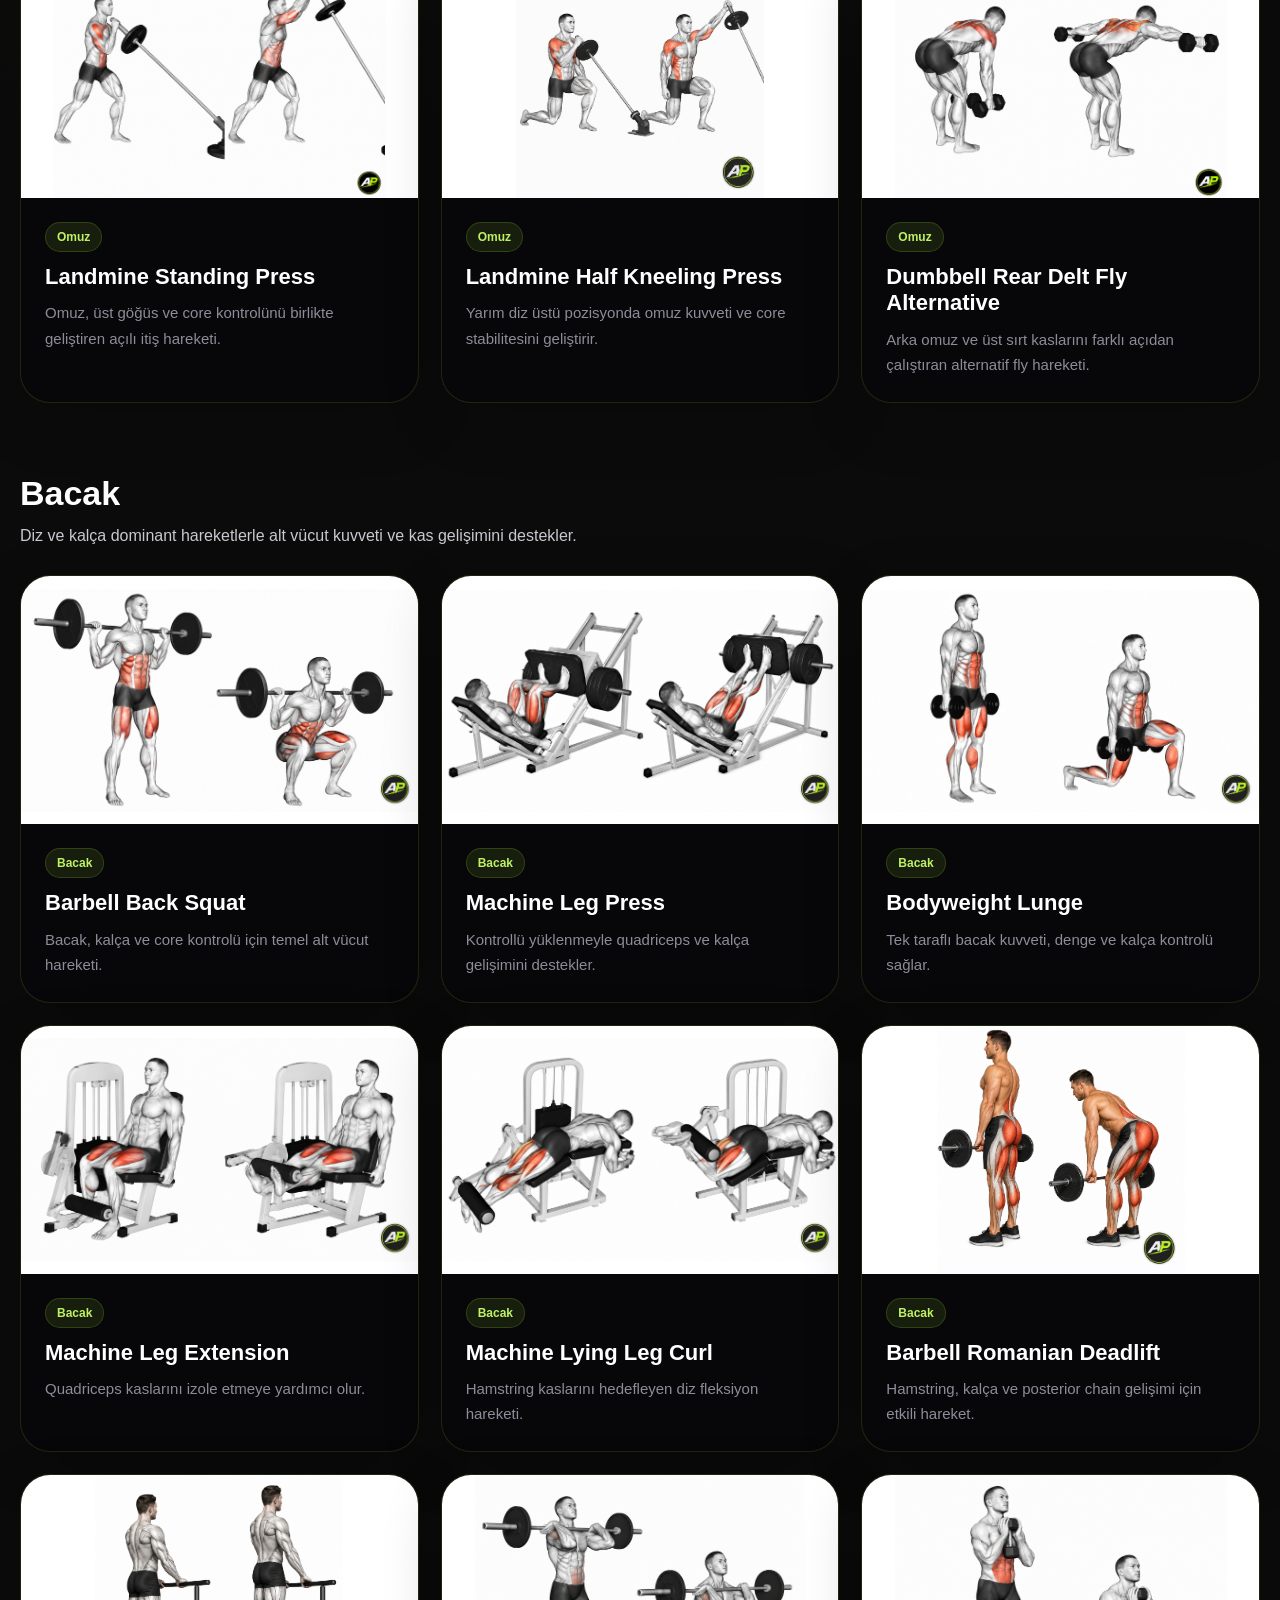
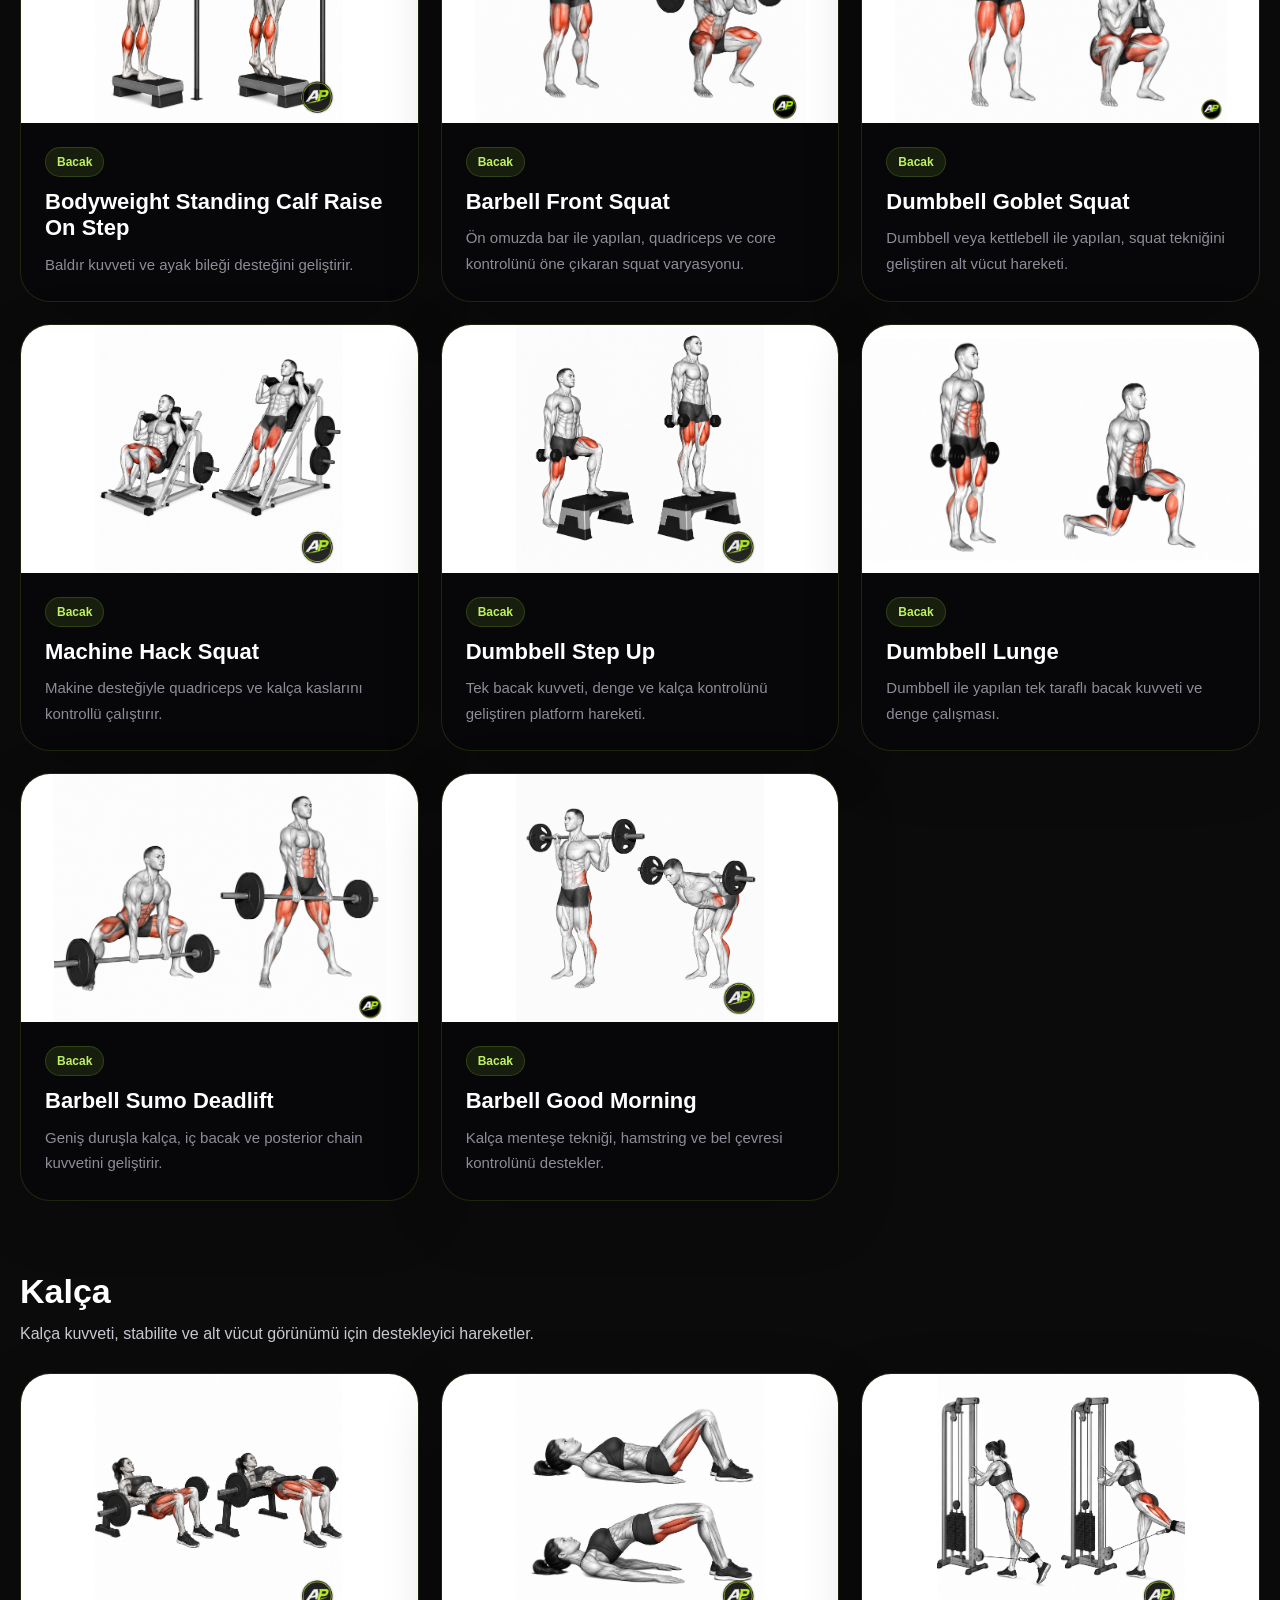
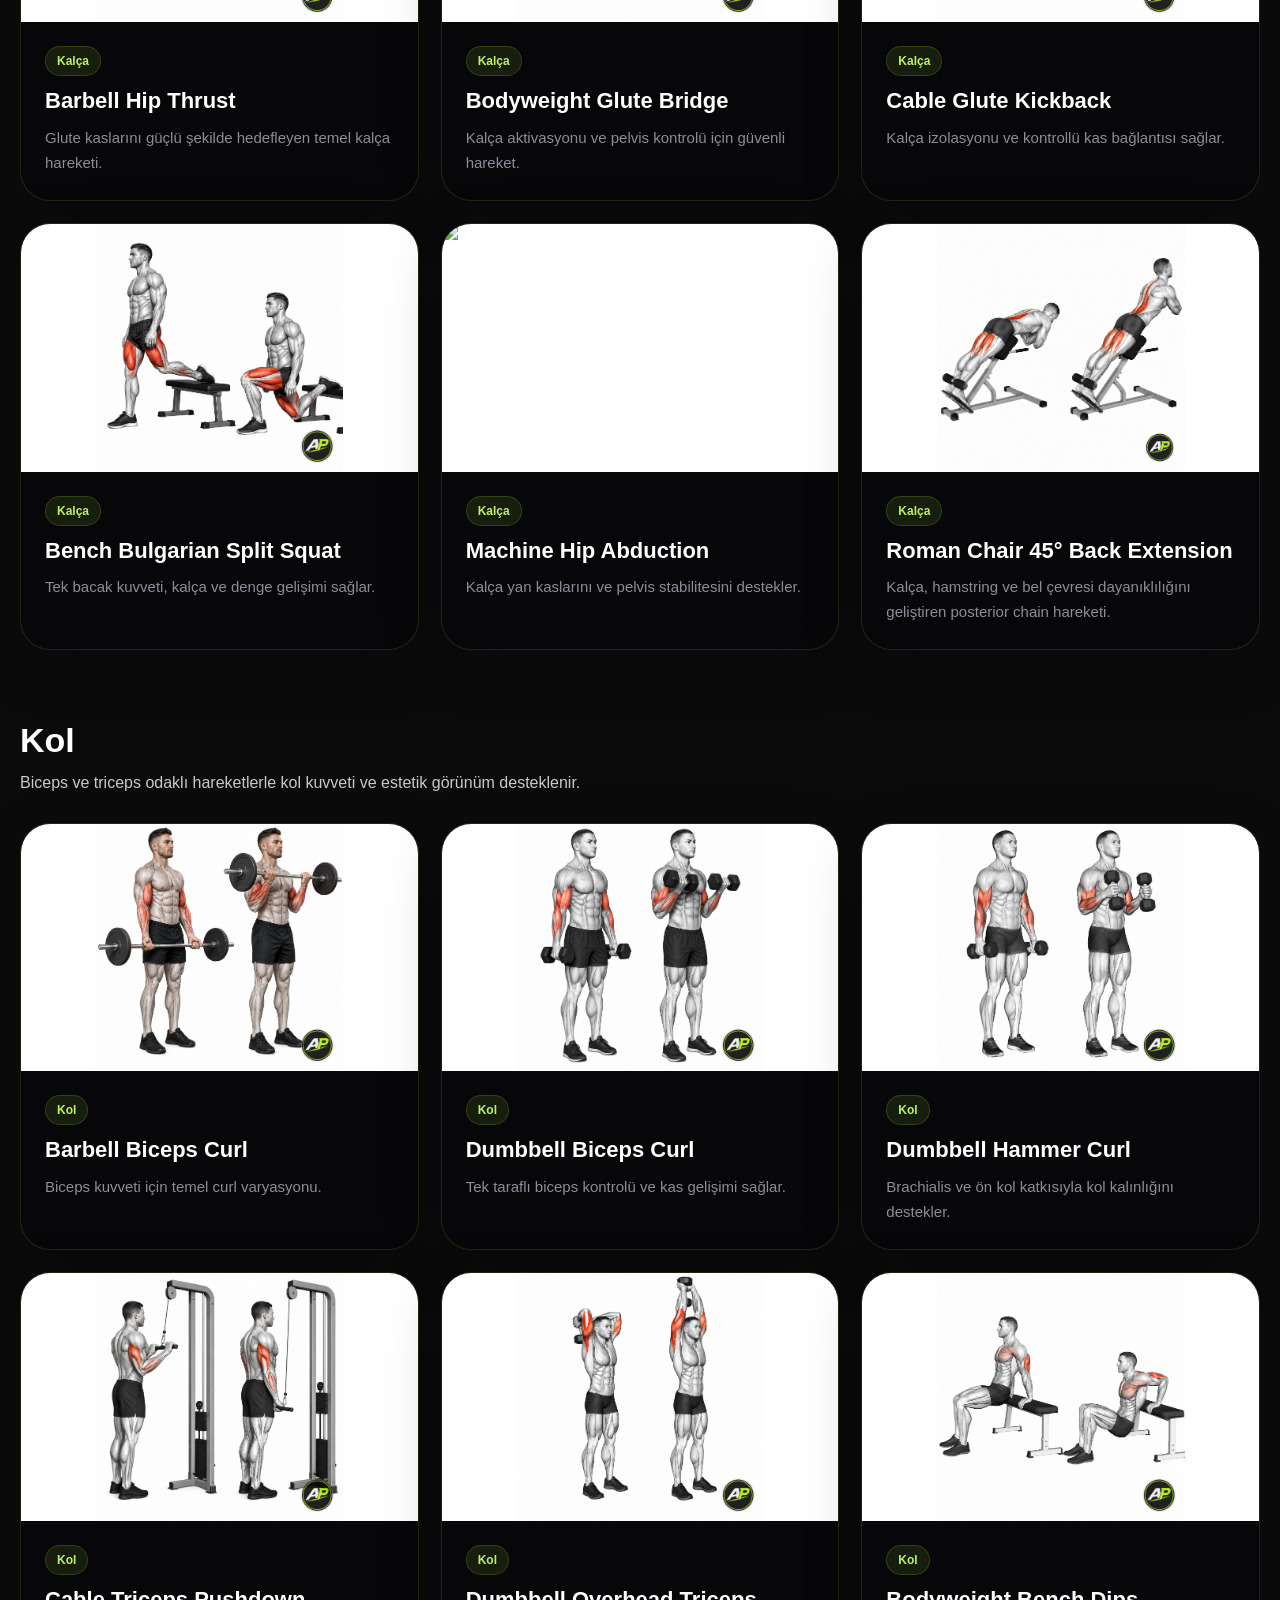
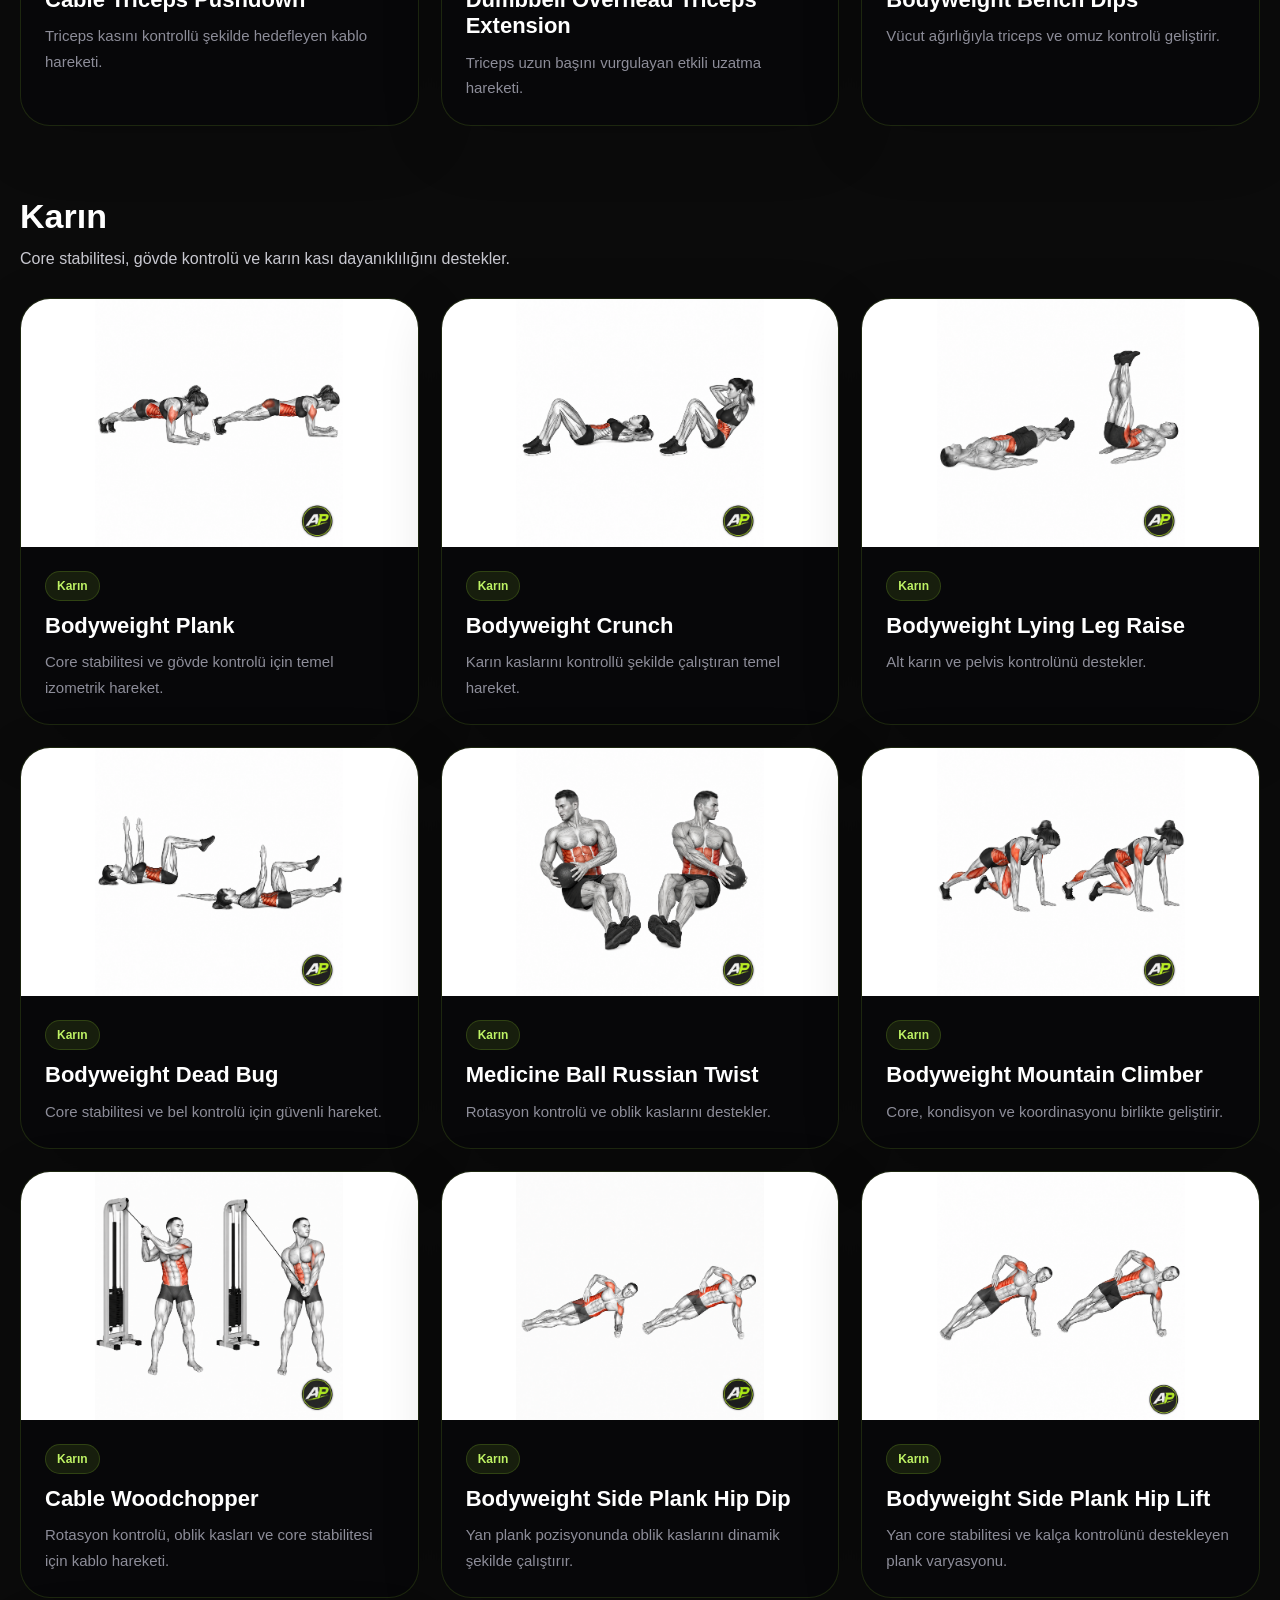
==== commit 0742fc8d: "a" ====
--- a/fitness/index.html
+++ b/fitness/index.html
@@ -66,7 +66,7 @@
     "description": "Kişiye özel online fitness koçluğu, yağ yakımı, kas kazanımı, kuvvet gelişimi ve sürdürülebilir beslenme takibi."
   }
   </script>
-<link href="style.css?v=20260710-polish" rel="stylesheet"/>
+<link href="style.css?v=20260710-menu-final" rel="stylesheet"/>
 </head>
 <body>
 <a aria-label="WhatsApp ile başvur" class="whatsapp-float" href="https://wa.me/905015440670" rel="noopener" target="_blank">WhatsApp</a>
@@ -122,15 +122,7 @@
 </div>
 <div class="hero-visual">
 <div class="image-card">
-<img
-  alt="Sefa Akan Online Fitness Koçluğu"
-  src="/profile1-960.jpeg"
-  srcset="/profile1-640.jpeg 640w, /profile1-960.jpeg 960w, /profile1.jpeg 1400w"
-  sizes="(max-width: 860px) 78vw, 430px"
-  width="720"
-  height="960"
-  decoding="async"
-  fetchpriority="high"/>
+<img alt="Sefa Akan Online Fitness Koçluğu" src="/profile1.jpeg"/>
 <div class="image-glow"></div>
 </div>
 <div class="floating-card">
@@ -1357,4 +1349,4 @@
     });
   </script>
 </body>
-</html>
+</html>
--- a/fitness/style.css
+++ b/fitness/style.css
@@ -1666,152 +1666,3 @@
   }
 }
 
-/* =========================================================
-   2026 SON PARLATMA
-   İlk ekran dengesi, mobil taşma ve dokunmatik kontroller
-========================================================= */
-html,
-body {
-  width: 100%;
-  max-width: 100%;
-  overflow-x: hidden !important;
-}
-
-body {
-  position: relative;
-}
-
-.menu-toggle,
-.nav-btn,
-.btn-primary,
-.btn-secondary,
-.package-btn,
-.whatsapp-float {
-  -webkit-tap-highlight-color: transparent;
-}
-
-.hero h1,
-.logo {
-  letter-spacing: 0 !important;
-}
-
-.image-card img {
-  content-visibility: auto;
-}
-
-@media (min-width: 861px) {
-  .hero {
-    min-height: min(820px, 100svh) !important;
-    padding: 132px 24px 72px !important;
-    display: flex !important;
-    align-items: center !important;
-  }
-
-  .hero-container {
-    width: min(1180px, 92vw) !important;
-    grid-template-columns: minmax(0, 1.05fr) minmax(320px, .78fr) !important;
-    gap: clamp(42px, 5vw, 72px) !important;
-  }
-
-  .hero h1 {
-    font-size: clamp(58px, 5.6vw, 82px) !important;
-    line-height: .96 !important;
-  }
-
-  .hero p {
-    font-size: 19px !important;
-    line-height: 1.68 !important;
-  }
-
-  .hero-visual {
-    min-height: 500px !important;
-  }
-
-  .image-card {
-    width: min(390px, 31vw) !important;
-    border-radius: 30px !important;
-  }
-}
-
-@media (max-width: 860px) {
-  .hero,
-  .stats,
-  .about,
-  .services,
-  .packages,
-  .process,
-  .exercises,
-  .nutrition,
-  .results,
-  .faq,
-  .contact,
-  .footer {
-    max-width: 100vw !important;
-  }
-
-  .hero {
-    padding: 96px 18px 50px !important;
-    min-height: auto !important;
-  }
-
-  .hero-container {
-    width: min(100%, 430px) !important;
-    margin: 0 auto !important;
-    gap: 28px !important;
-  }
-
-  .hero h1 {
-    font-size: clamp(42px, 11.5vw, 58px) !important;
-    line-height: 1 !important;
-  }
-
-  .hero p {
-    font-size: 16px !important;
-    line-height: 1.72 !important;
-  }
-
-  .hero-buttons {
-    width: 100% !important;
-  }
-
-  .btn-primary,
-  .btn-secondary {
-    width: 100% !important;
-    max-width: 340px !important;
-  }
-
-  .hero-visual {
-    margin-top: 2px !important;
-  }
-
-  .image-card {
-    max-width: 320px !important;
-  }
-
-  .floating-card {
-    left: 50% !important;
-    transform: translateX(-50%) !important;
-  }
-
-  .whatsapp-float {
-    right: 16px !important;
-    bottom: 18px !important;
-    z-index: 1200 !important;
-  }
-}
-
-@media (max-width: 390px) {
-  .hero {
-    padding-left: 16px !important;
-    padding-right: 16px !important;
-  }
-
-  .hero h1 {
-    font-size: 39px !important;
-  }
-
-  .hero-tags span {
-    font-size: 12px !important;
-    padding: 9px 12px !important;
-  }
-}
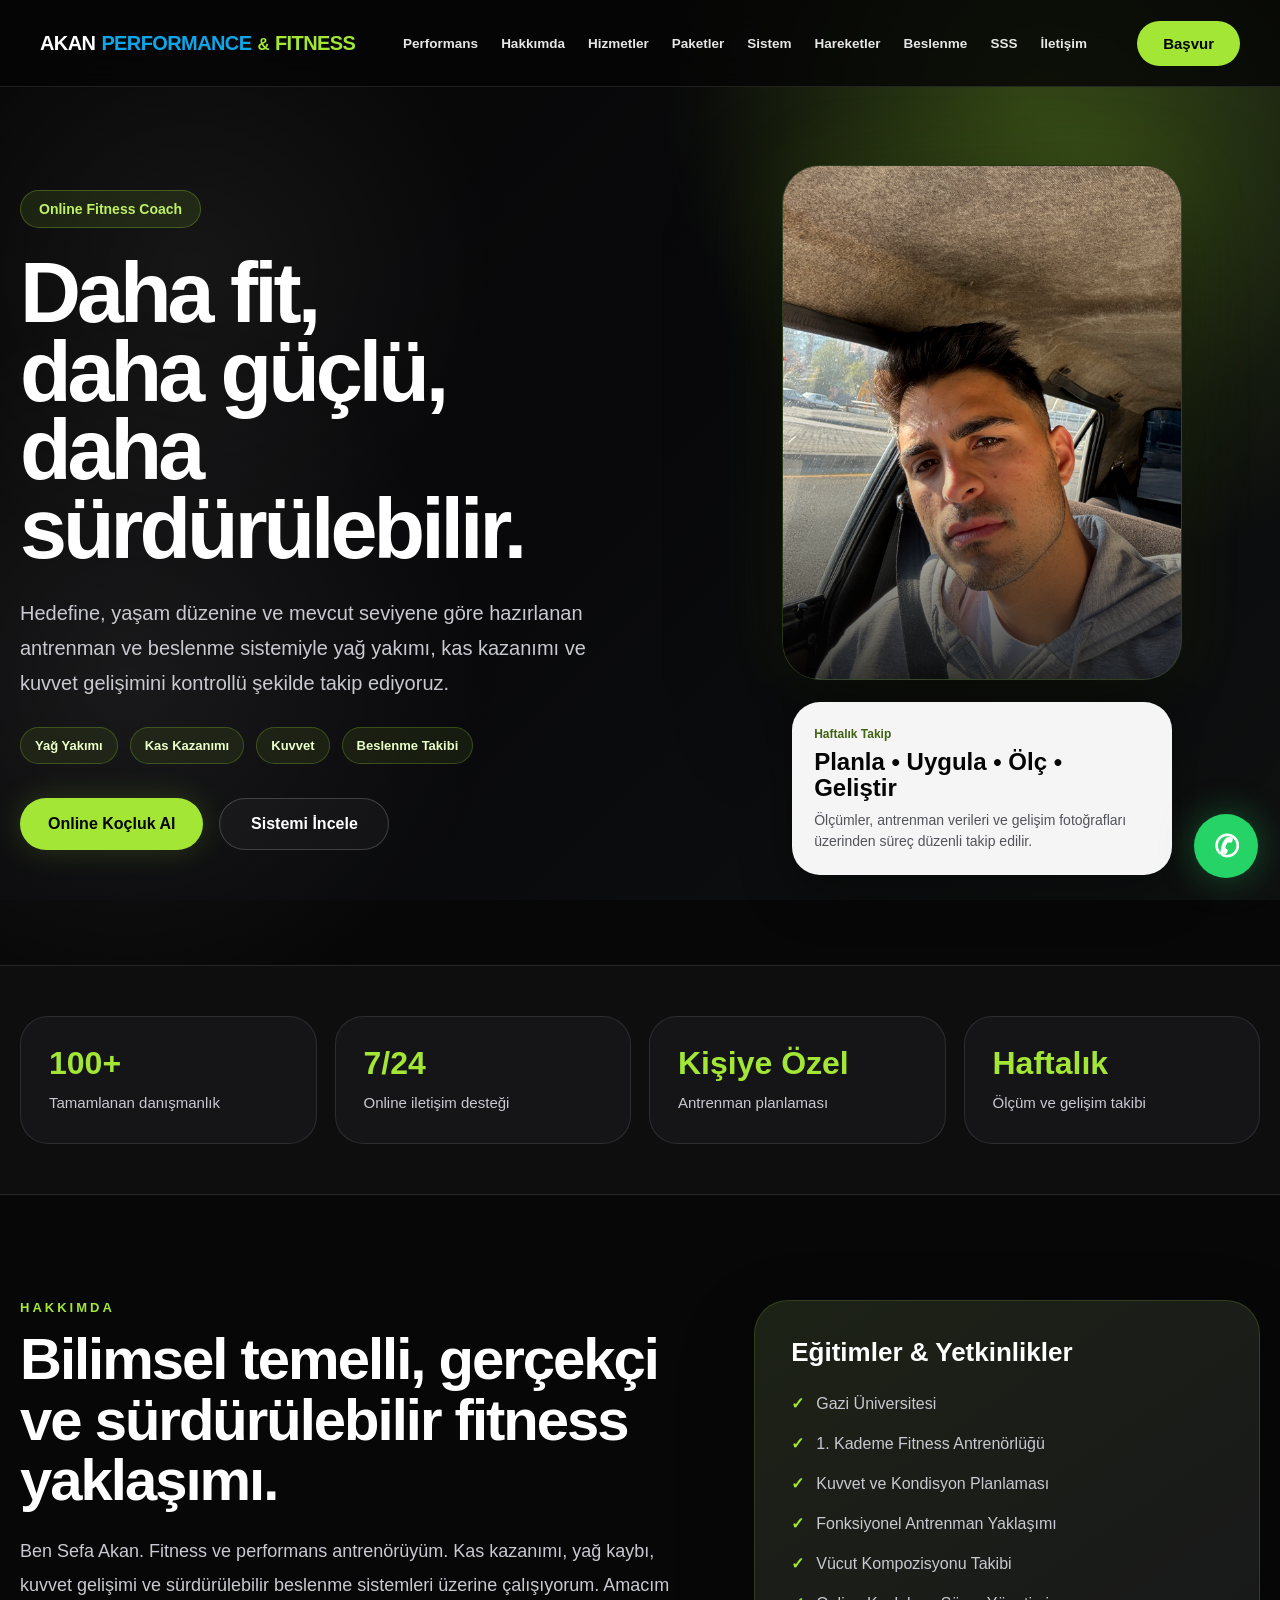
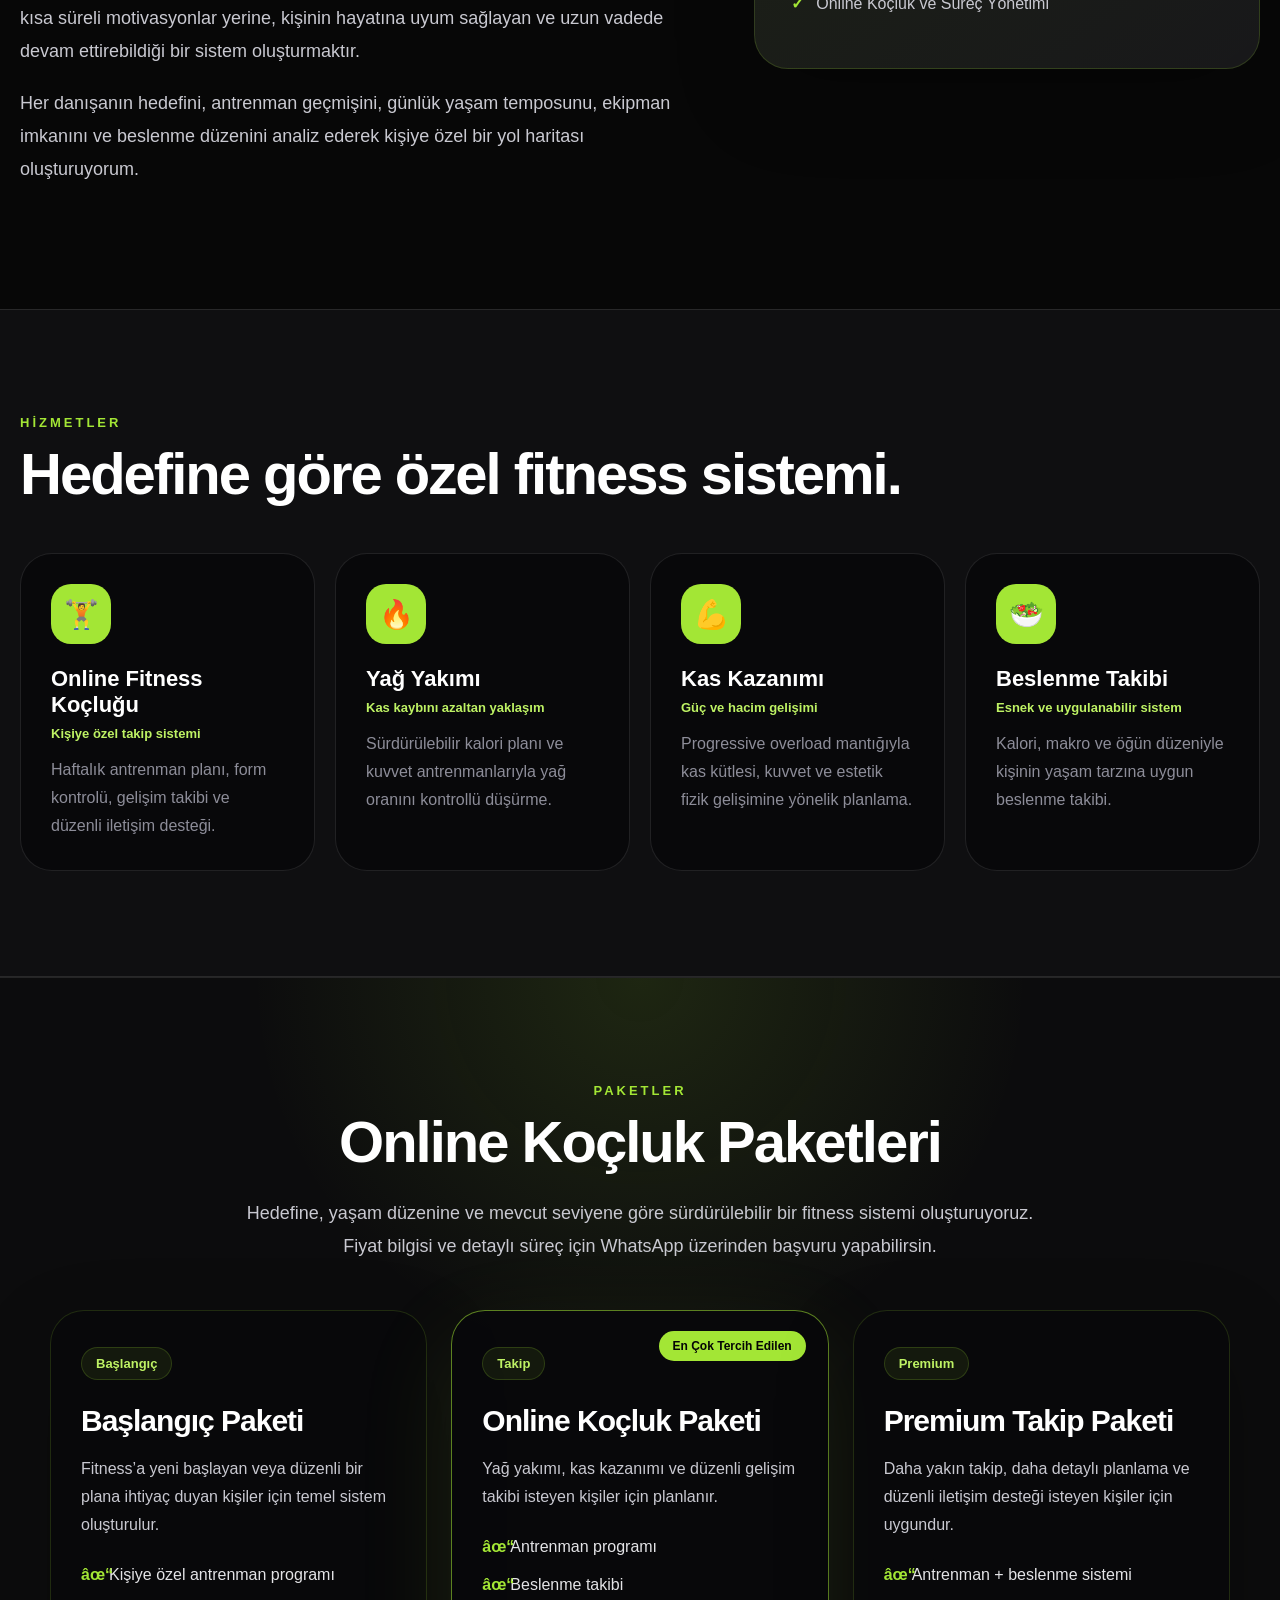
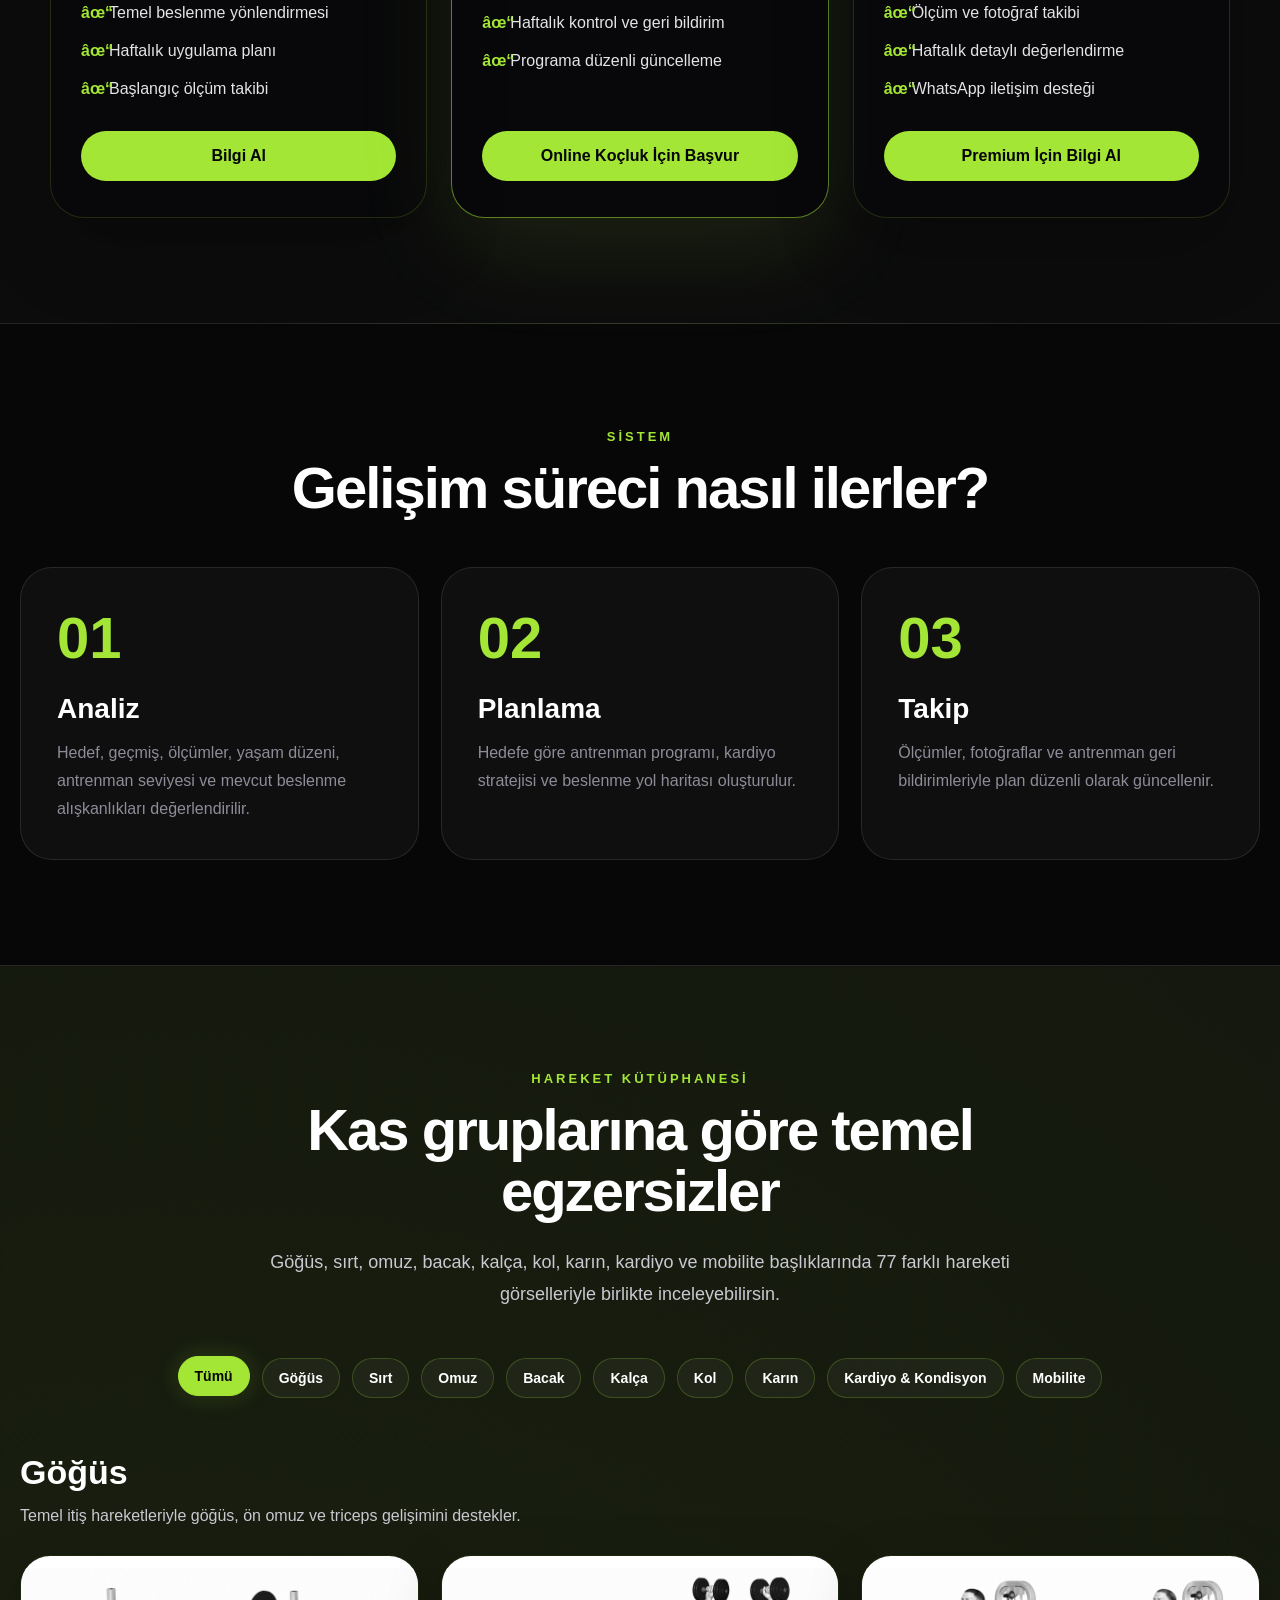
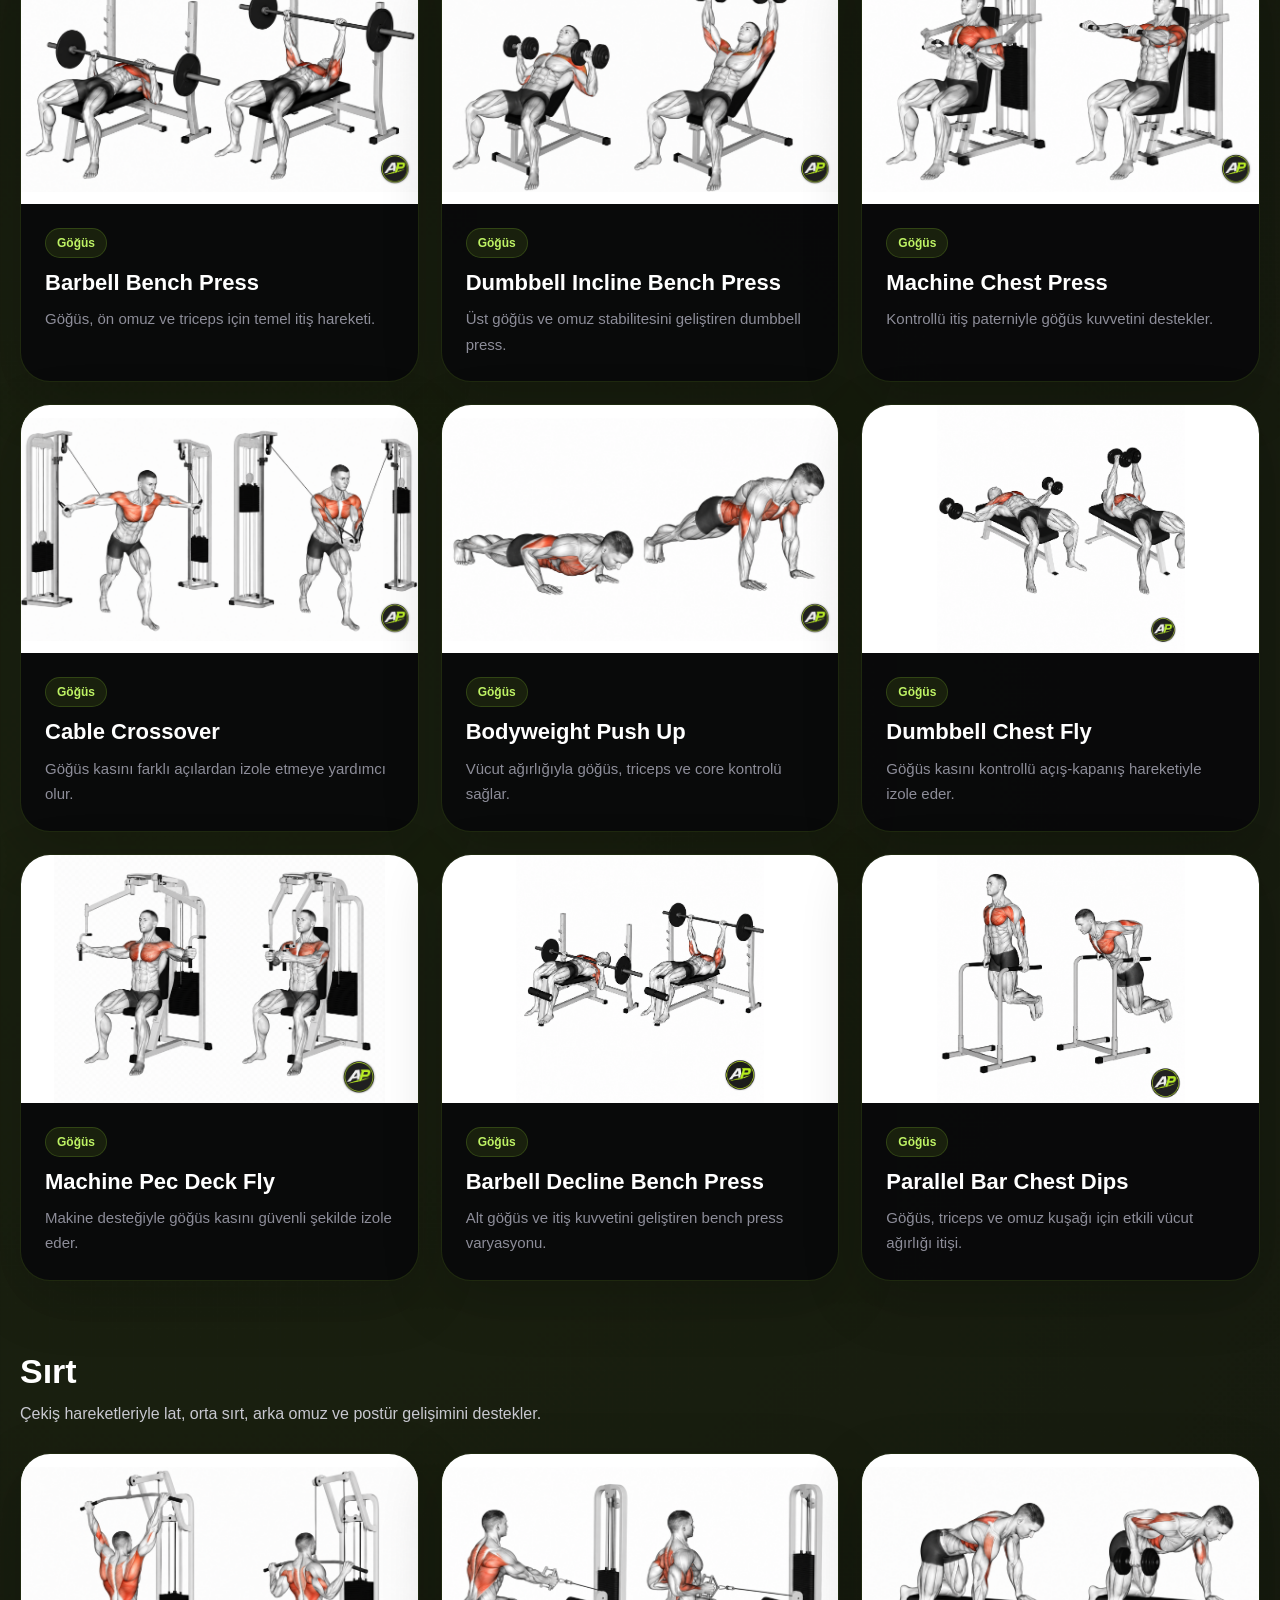
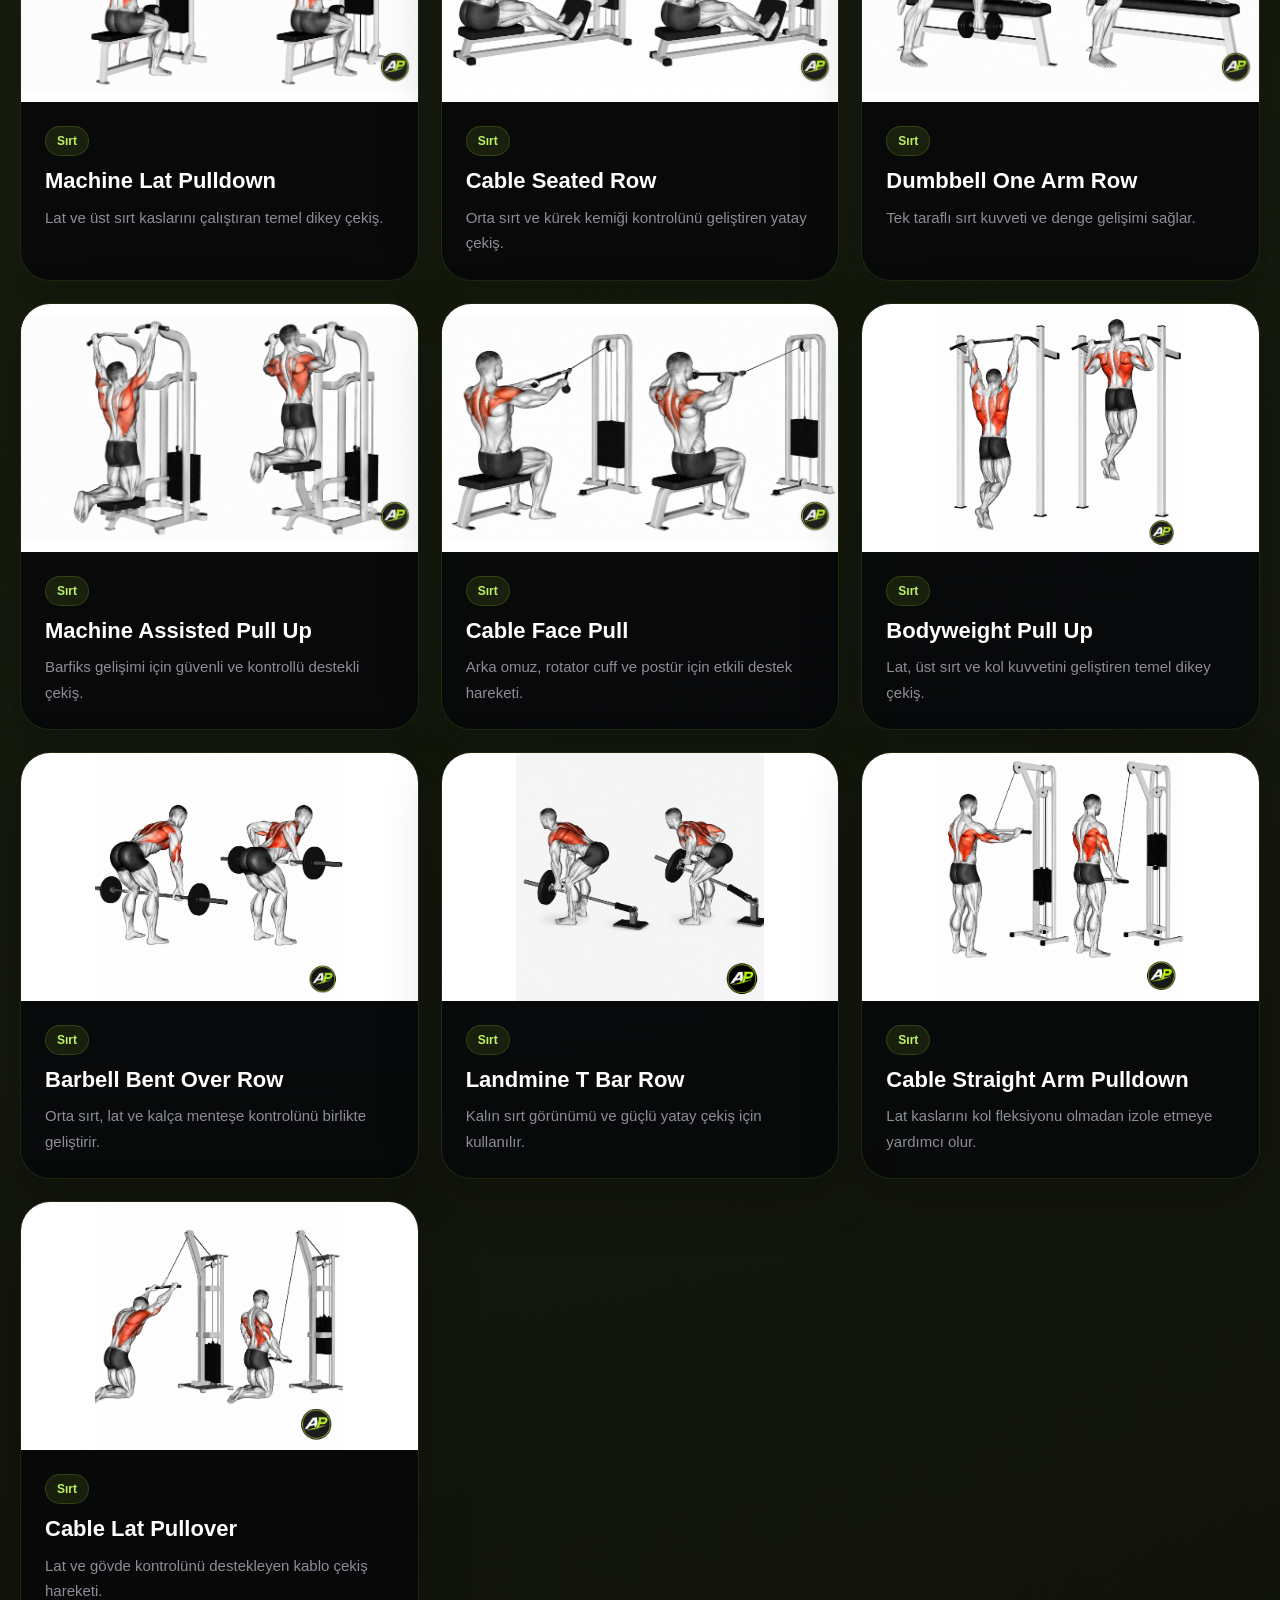
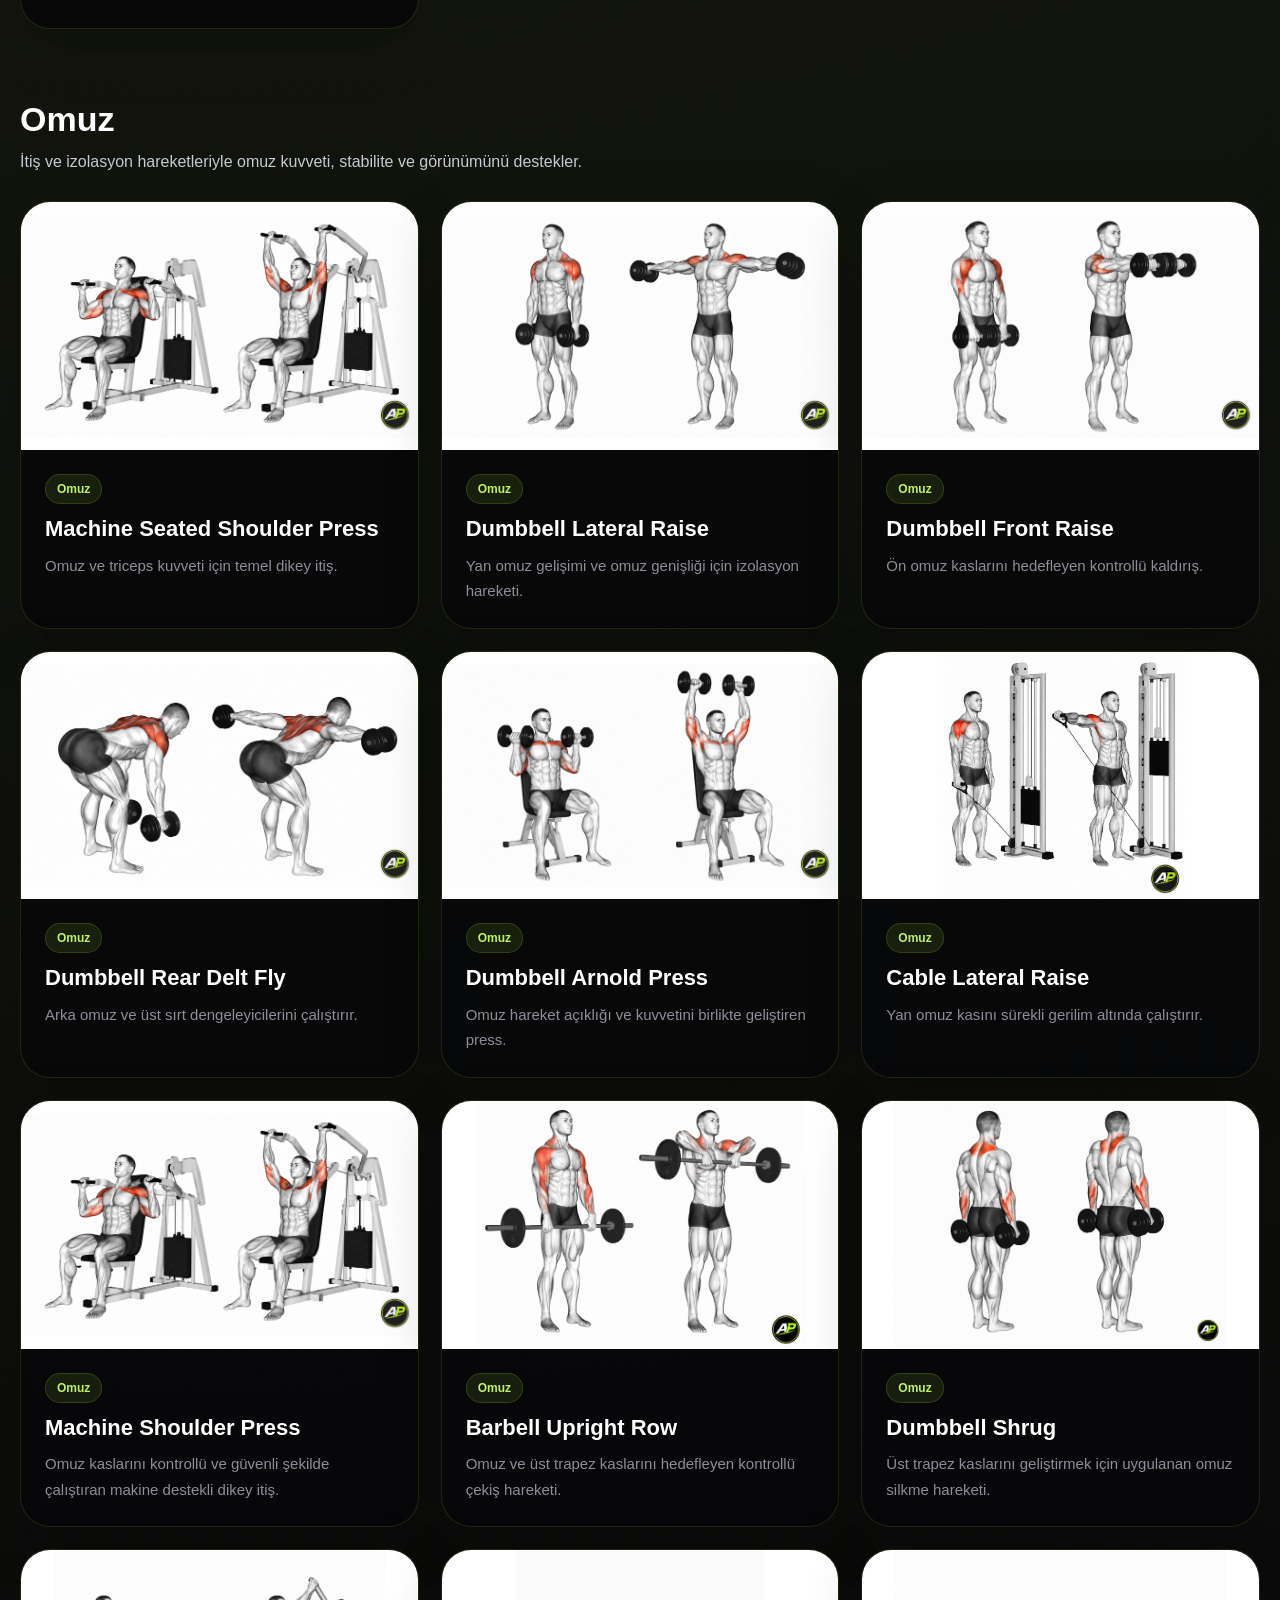
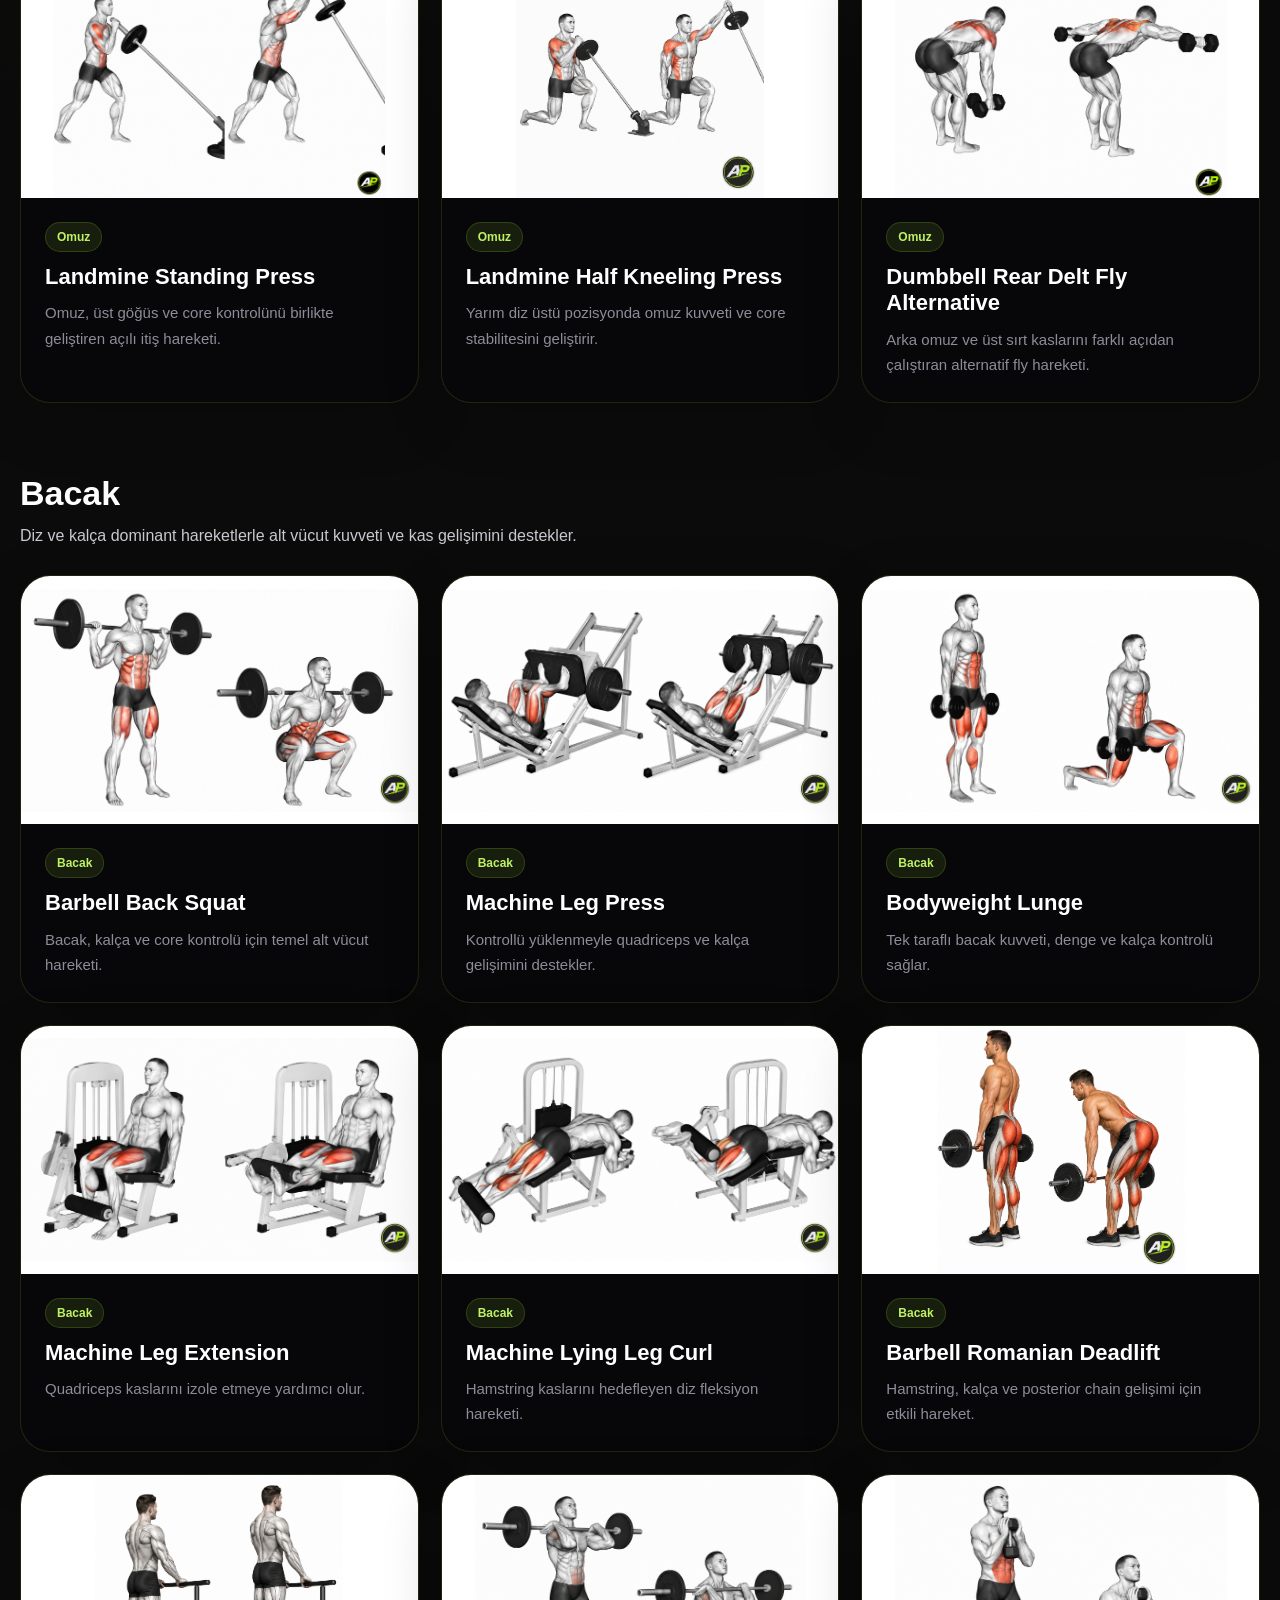
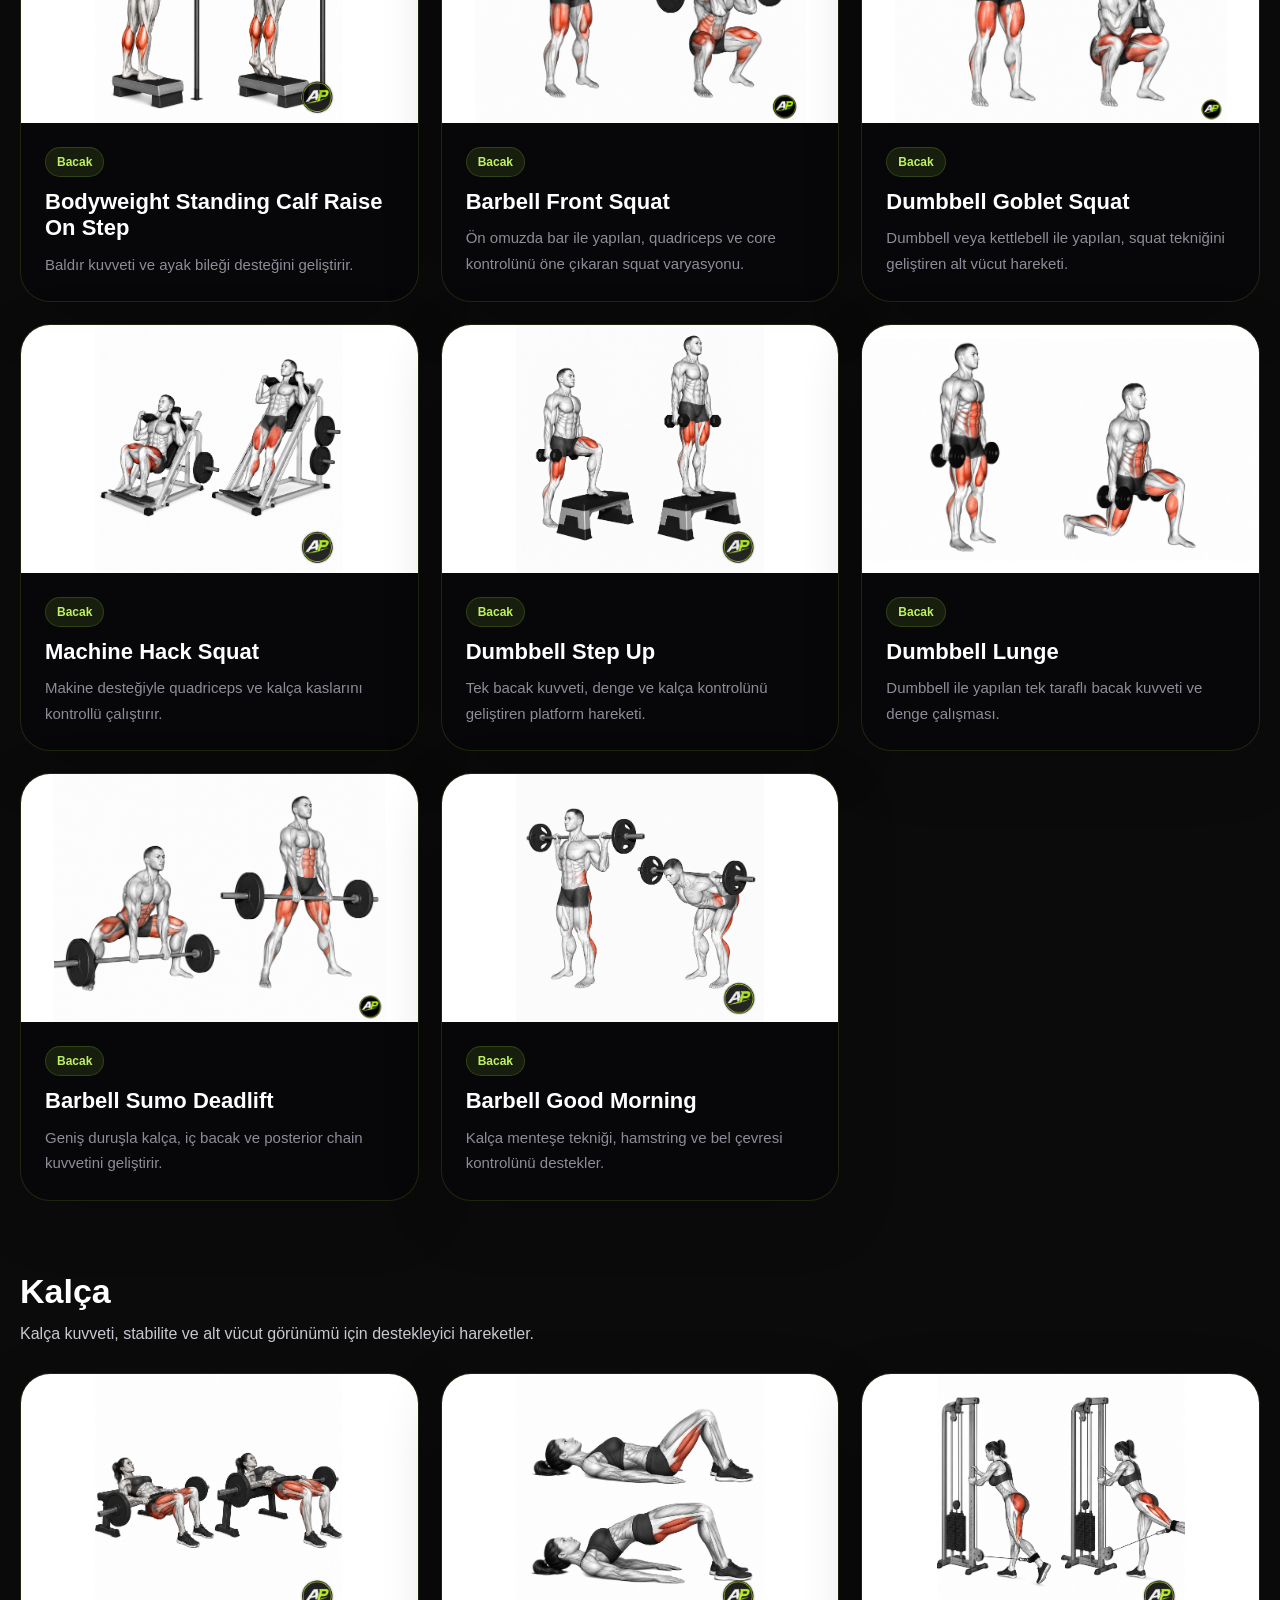
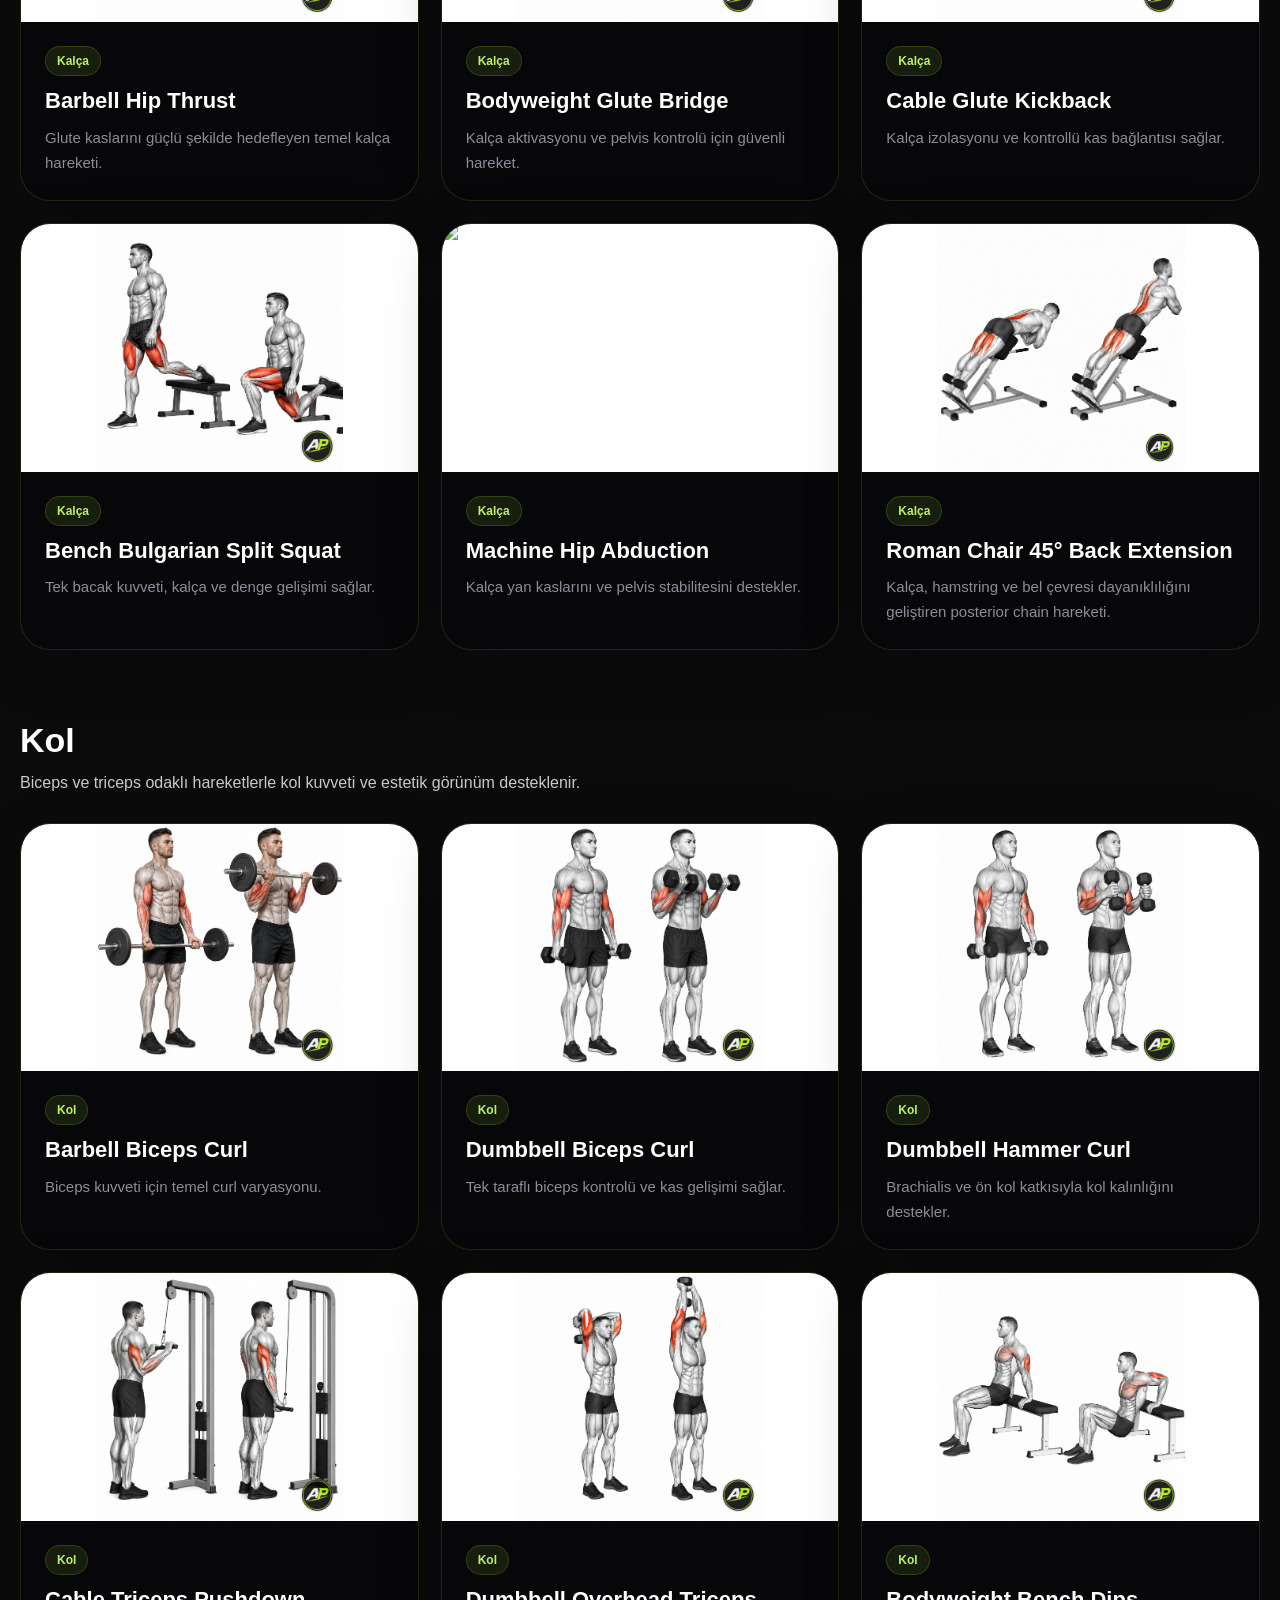
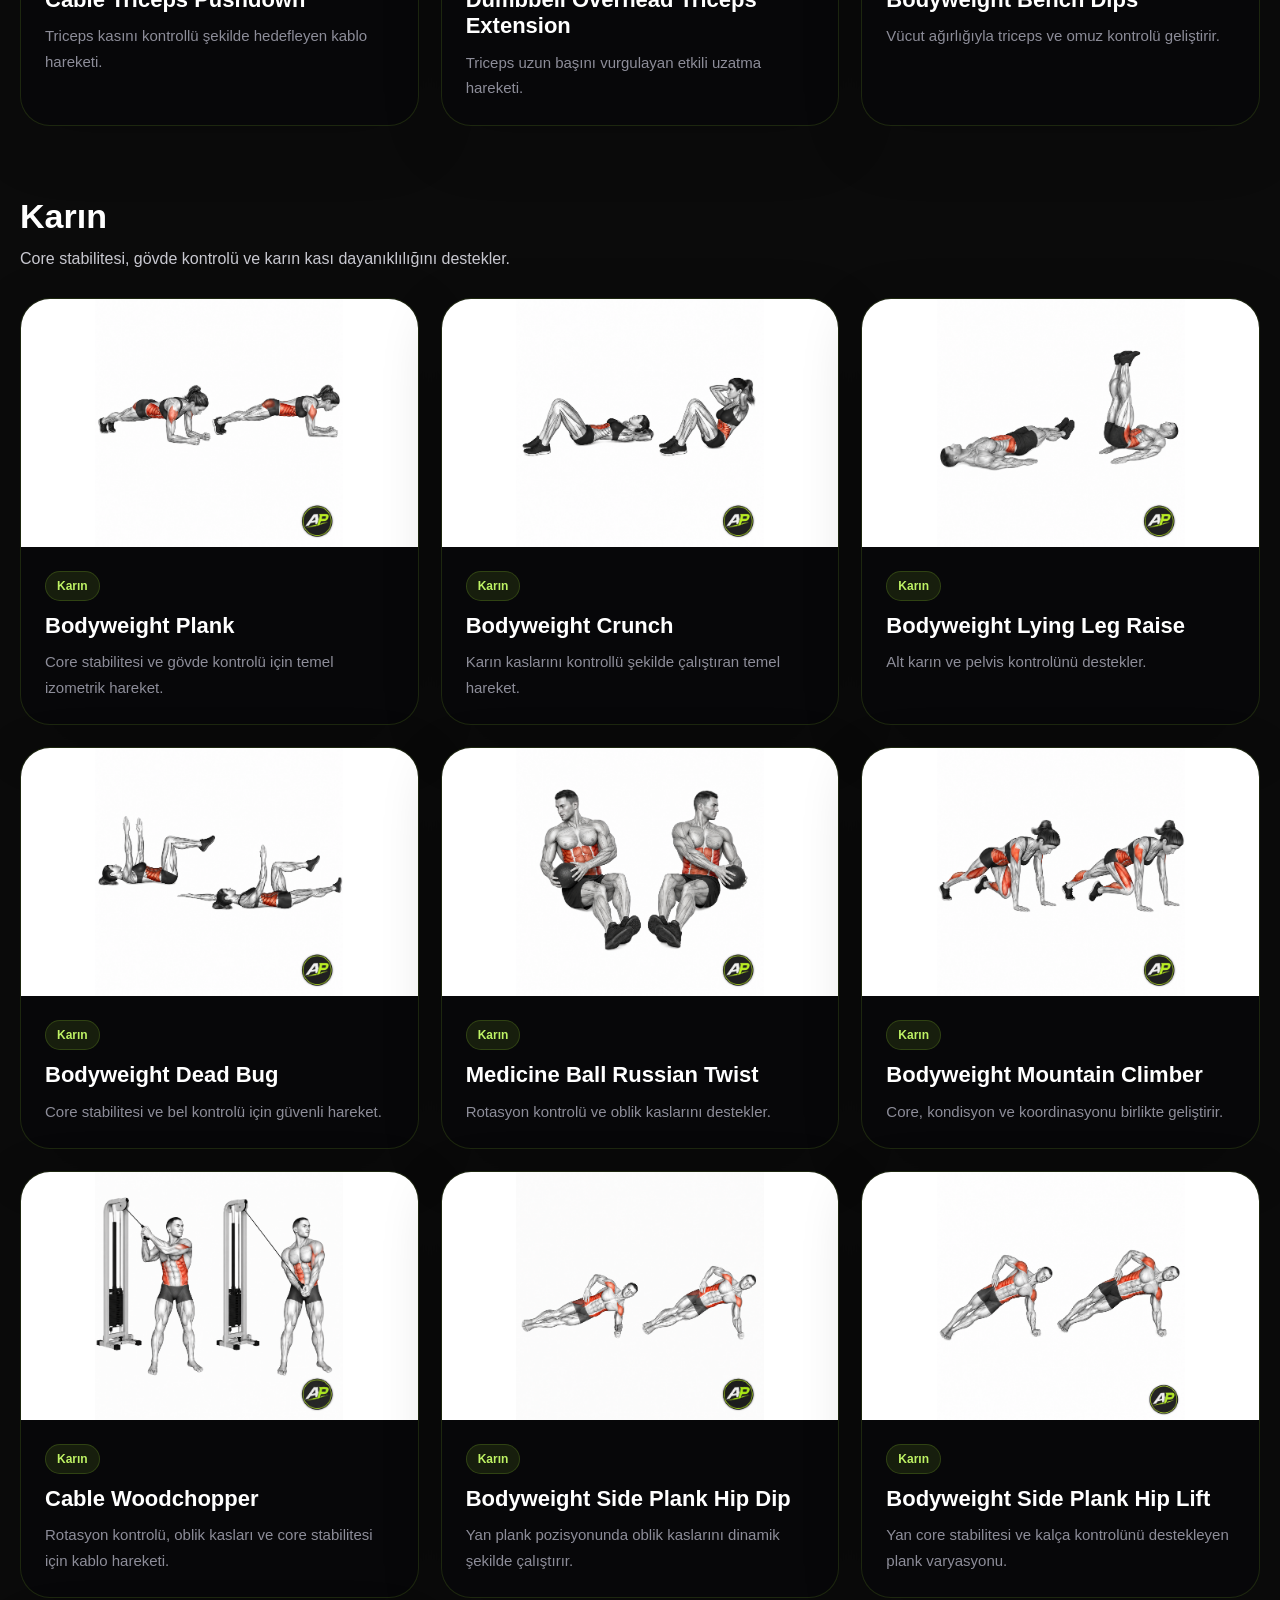
==== commit 2cec4c62: "a" ====
--- a/fitness/index.html
+++ b/fitness/index.html
@@ -66,16 +66,18 @@
     "description": "Kişiye özel online fitness koçluğu, yağ yakımı, kas kazanımı, kuvvet gelişimi ve sürdürülebilir beslenme takibi."
   }
   </script>
-<link href="style.css?v=20260710-menu-final" rel="stylesheet"/>
+<link href="style.css?v=20260712-brand-spacing-fix" rel="stylesheet"/>
 </head>
 <body>
 <a aria-label="WhatsApp ile başvur" class="whatsapp-float" href="https://wa.me/905015440670" rel="noopener" target="_blank">WhatsApp</a>
 <header class="header">
 <div class="navbar">
-<a aria-label="AKAN PERFORMANCE Fitness Ana Sayfa" class="logo" href="/fitness/">
-        AKAN<span>PERFORMANCE</span>
-<small>FITNESS</small>
-</a>
+<div class="logo brand-logo" aria-label="AKAN PERFORMANCE & FITNESS">
+  <a href="/fitness/" class="brand-akan" aria-label="Fitness ana sayfa">AKAN</a>
+  <a href="/" class="brand-performance" aria-label="Performans sayfasına git">PERFORMANCE</a>
+  <span class="brand-separator">&amp;</span>
+  <a href="/fitness/" class="brand-fitness" aria-label="Fitness ana sayfa">FITNESS</a>
+</div>
 <nav aria-label="Ana menü" class="nav-links" id="navLinks">
 <a href="/">Performans</a>
 <a href="#hakkimda">Hakkımda</a>
--- a/fitness/style.css
+++ b/fitness/style.css
@@ -1666,3 +1666,152 @@
   }
 }
 
+
+
+/* =========================================================
+   AKAN PERFORMANCE & FITNESS ORTAK MARKA NAVBARI
+========================================================= */
+.brand-logo{
+  justify-self:start;
+  display:flex;
+  align-items:baseline;
+  gap:6px;
+  white-space:nowrap;
+  font-size:20px;
+  line-height:1;
+  font-weight:900;
+  letter-spacing:-0.6px;
+}
+
+.brand-logo a,
+.brand-logo span{
+  text-decoration:none;
+  white-space:nowrap;
+}
+
+.brand-akan{
+  color:#fff;
+}
+
+.brand-performance{
+  color:#0ea5e9;
+  transition:.25s ease;
+}
+
+.brand-separator{
+  color:rgba(255,255,255,.72);
+  font-size:.84em;
+}
+
+.brand-fitness{
+  color:var(--accent);
+  transition:.25s ease;
+}
+
+.brand-performance:hover{
+  color:#38bdf8;
+}
+
+.brand-fitness:hover{
+  color:var(--accent-2);
+}
+
+@media (min-width:1081px){
+  .navbar{
+    grid-template-columns:315px minmax(0,1fr) 150px !important;
+  }
+
+  .brand-logo{
+    width:315px;
+    max-width:315px;
+    font-size:20px;
+  }
+}
+
+@media (min-width:861px) and (max-width:1080px){
+  .navbar{
+    grid-template-columns:260px minmax(0,1fr) 120px !important;
+  }
+
+  .brand-logo{
+    width:260px;
+    max-width:260px;
+    font-size:16px;
+    gap:5px;
+  }
+}
+
+@media (max-width:860px){
+  .brand-logo{
+    min-width:0;
+    max-width:230px;
+    font-size:15px;
+    gap:4px;
+    overflow:hidden;
+  }
+}
+
+@media (max-width:420px){
+  .brand-logo{
+    max-width:205px;
+    font-size:13px;
+    gap:3px;
+  }
+
+  .brand-separator{
+    font-size:.78em;
+  }
+}
+
+/* =========================================================
+   MARKA - MENÜ ÇAKIŞMA DÜZELTMESİ
+========================================================= */
+@media (min-width:1081px){
+  .navbar{
+    max-width:1420px !important;
+    grid-template-columns:360px minmax(0,1fr) 150px !important;
+    gap:22px !important;
+    padding-left:40px !important;
+    padding-right:40px !important;
+  }
+
+  .brand-logo{
+    width:360px !important;
+    max-width:360px !important;
+    font-size:20px !important;
+    gap:6px !important;
+  }
+
+  .nav-links{
+    width:100% !important;
+    min-width:0 !important;
+    gap:23px !important;
+    justify-content:center !important;
+  }
+
+  .nav-links a{
+    font-size:13.5px !important;
+  }
+}
+
+@media (min-width:861px) and (max-width:1080px){
+  .navbar{
+    grid-template-columns:285px minmax(0,1fr) 120px !important;
+    gap:14px !important;
+  }
+
+  .brand-logo{
+    width:285px !important;
+    max-width:285px !important;
+    font-size:15px !important;
+  }
+
+  .nav-links{
+    gap:13px !important;
+  }
+
+  .nav-links a{
+    font-size:12px !important;
+  }
+}
+
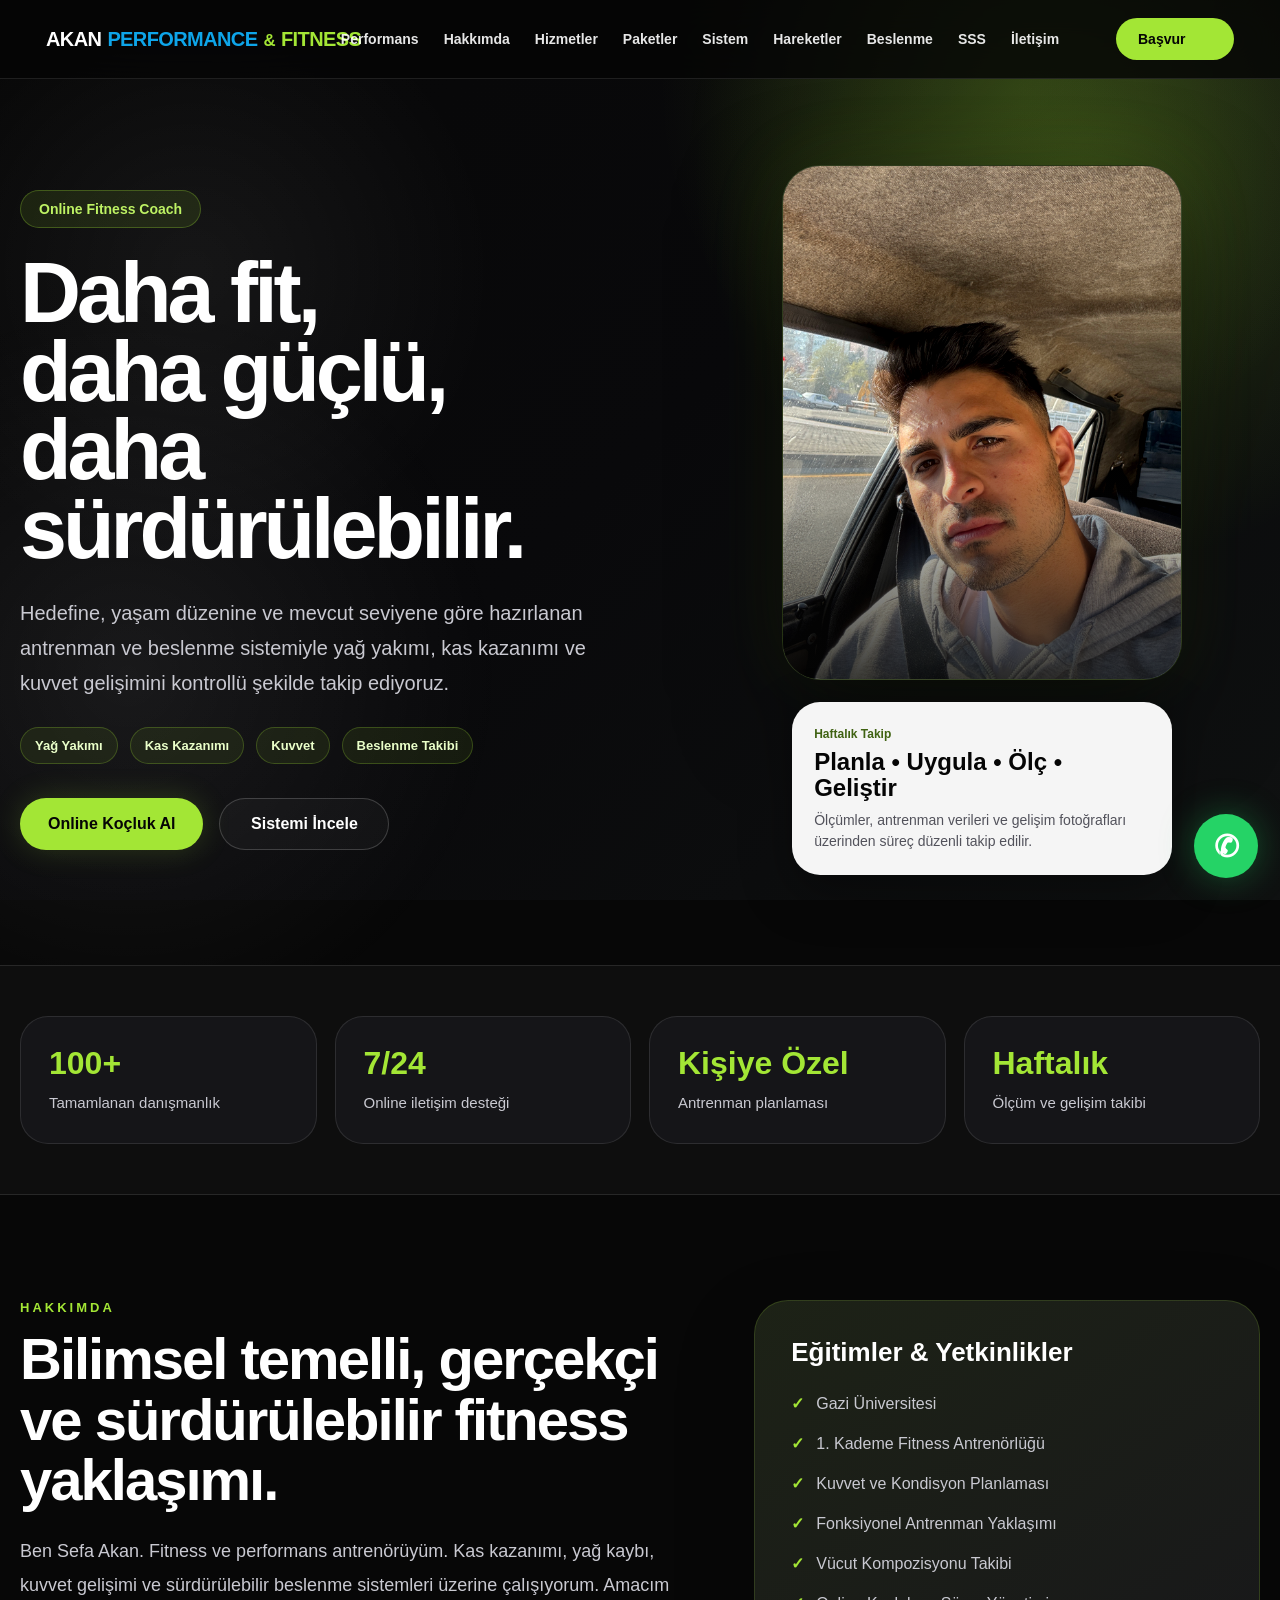
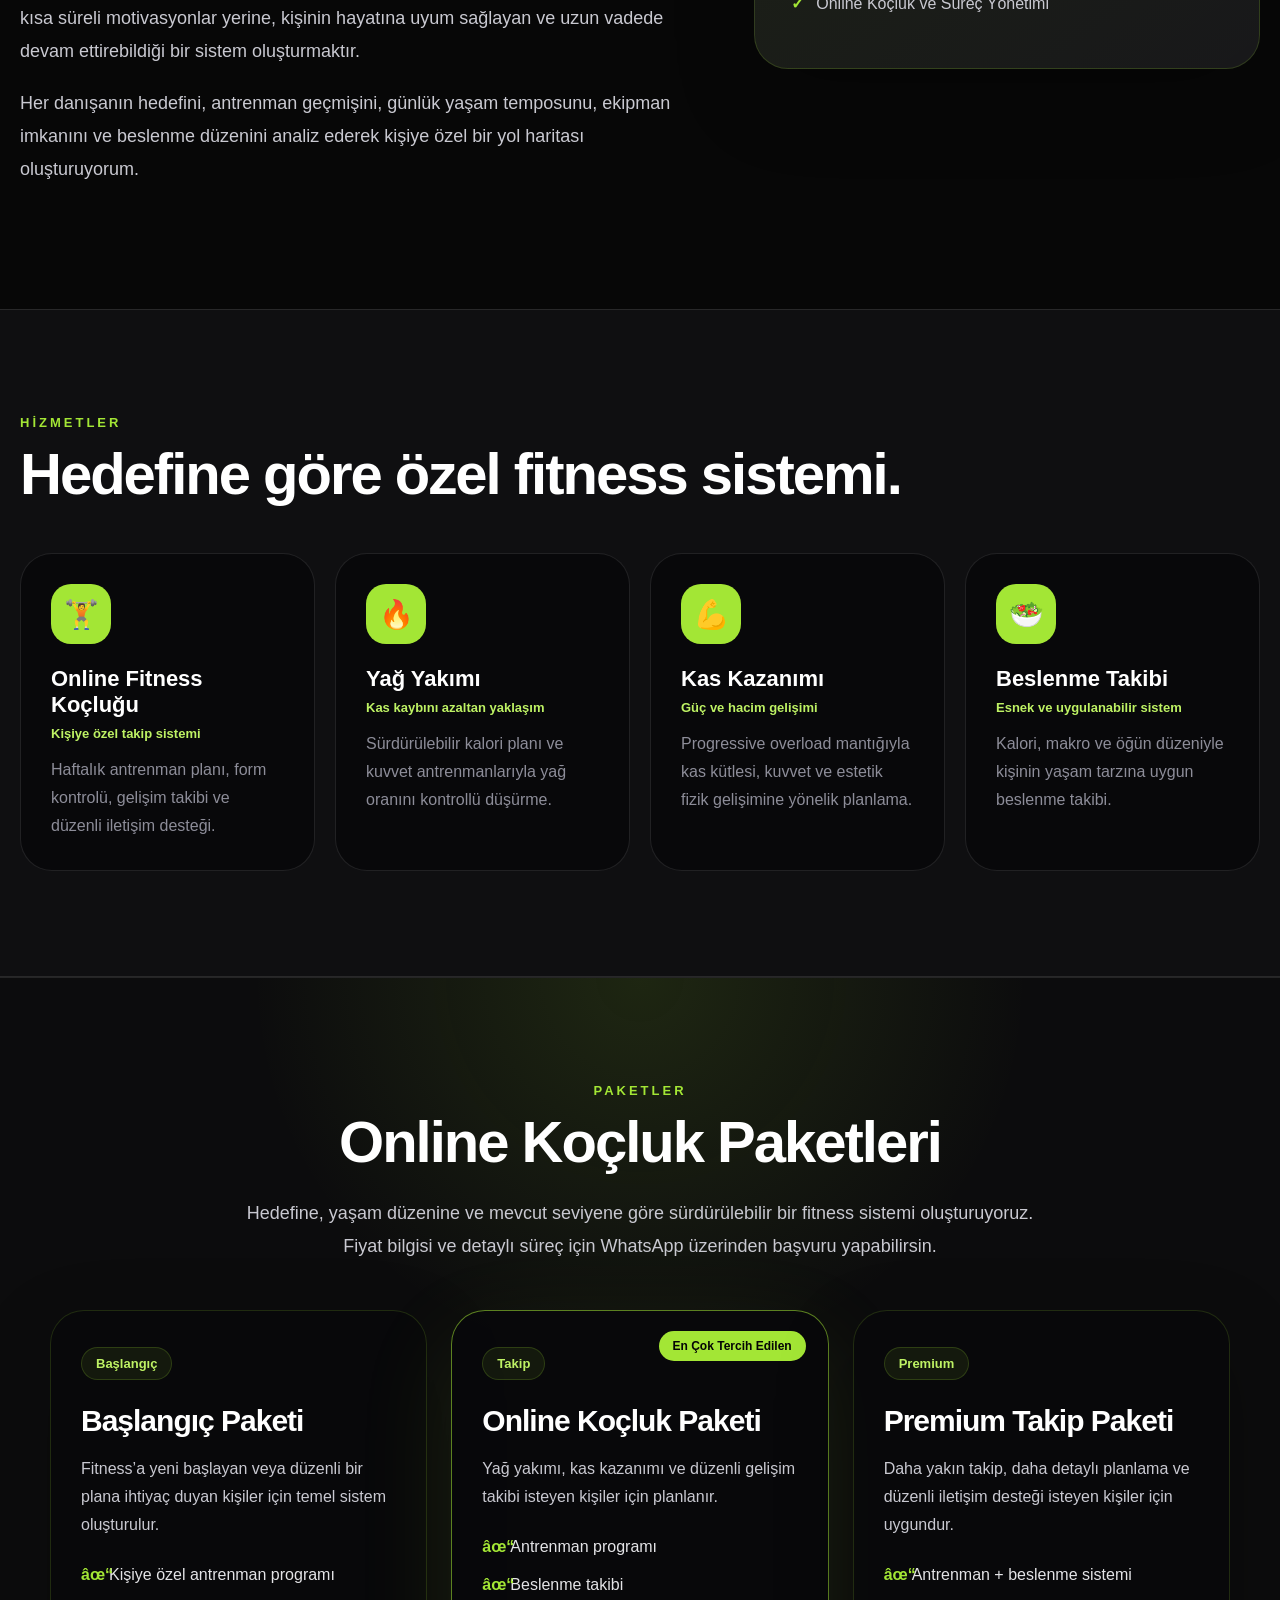
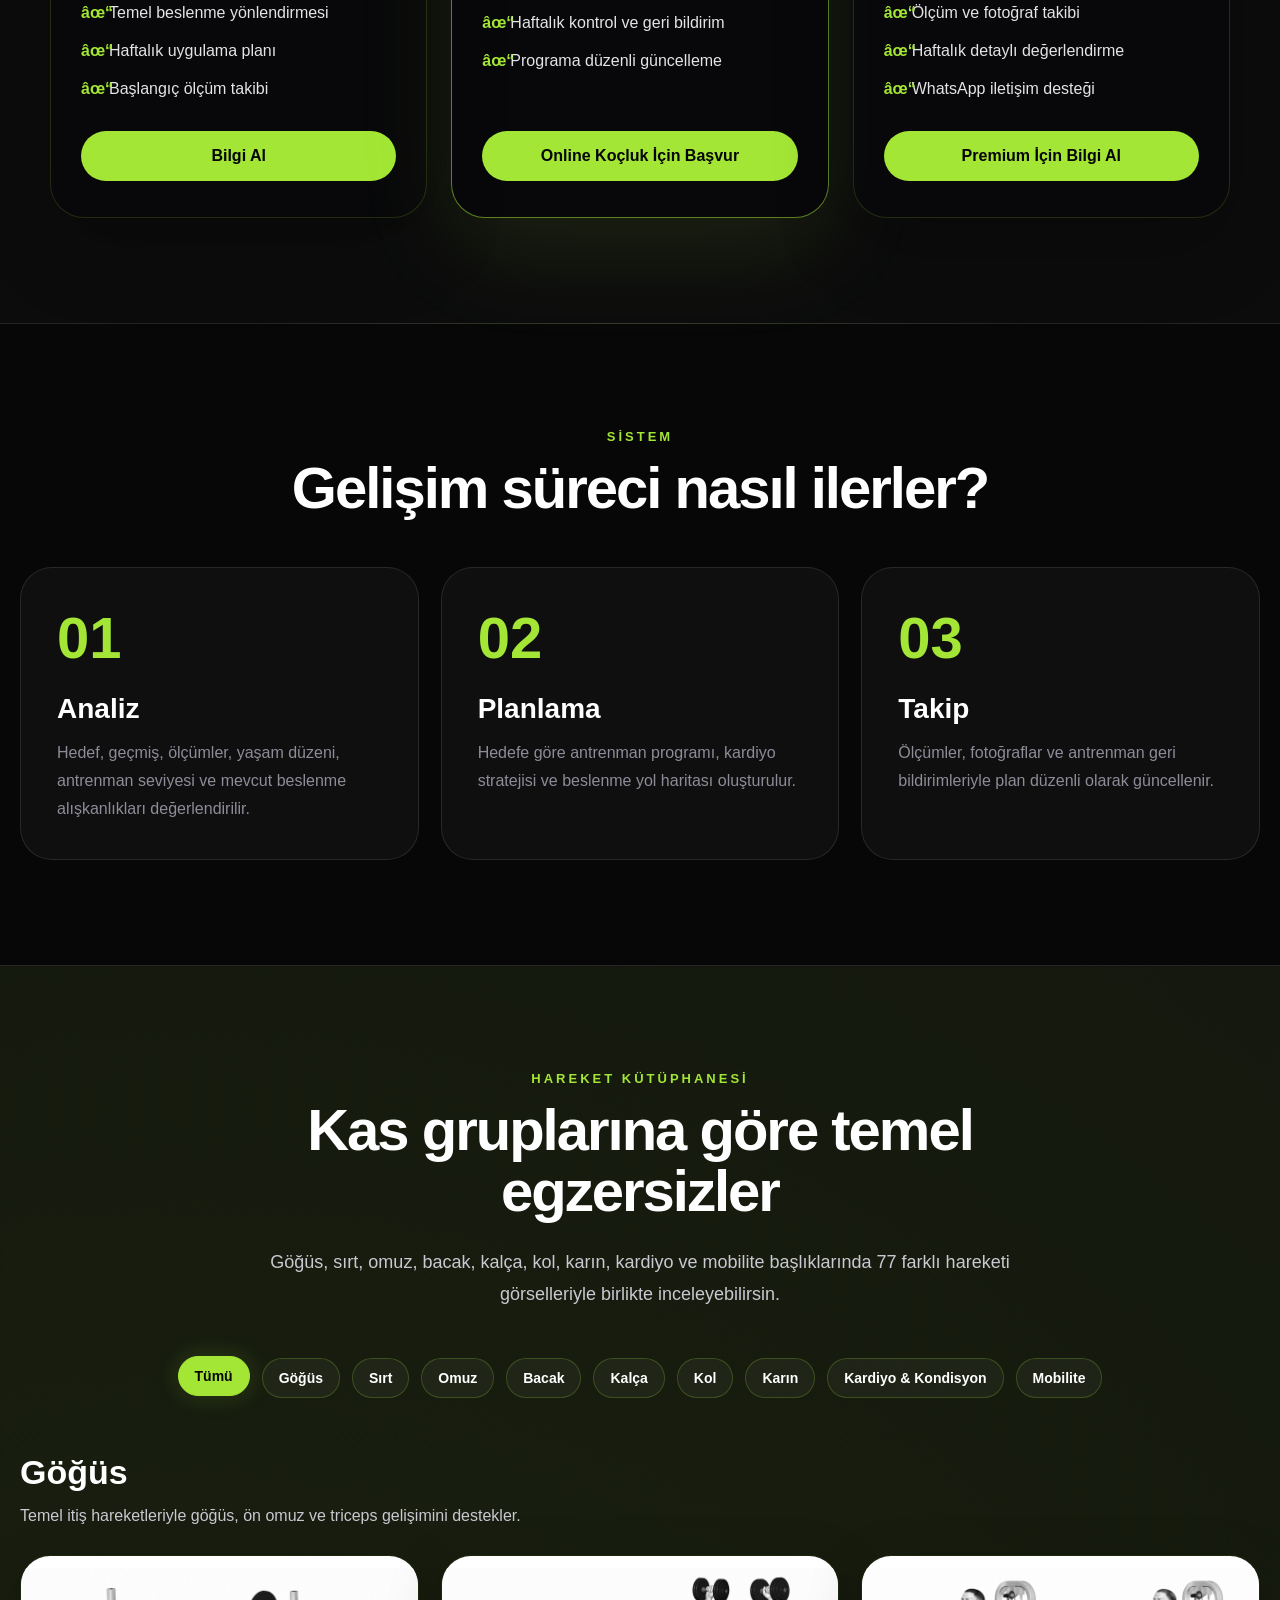
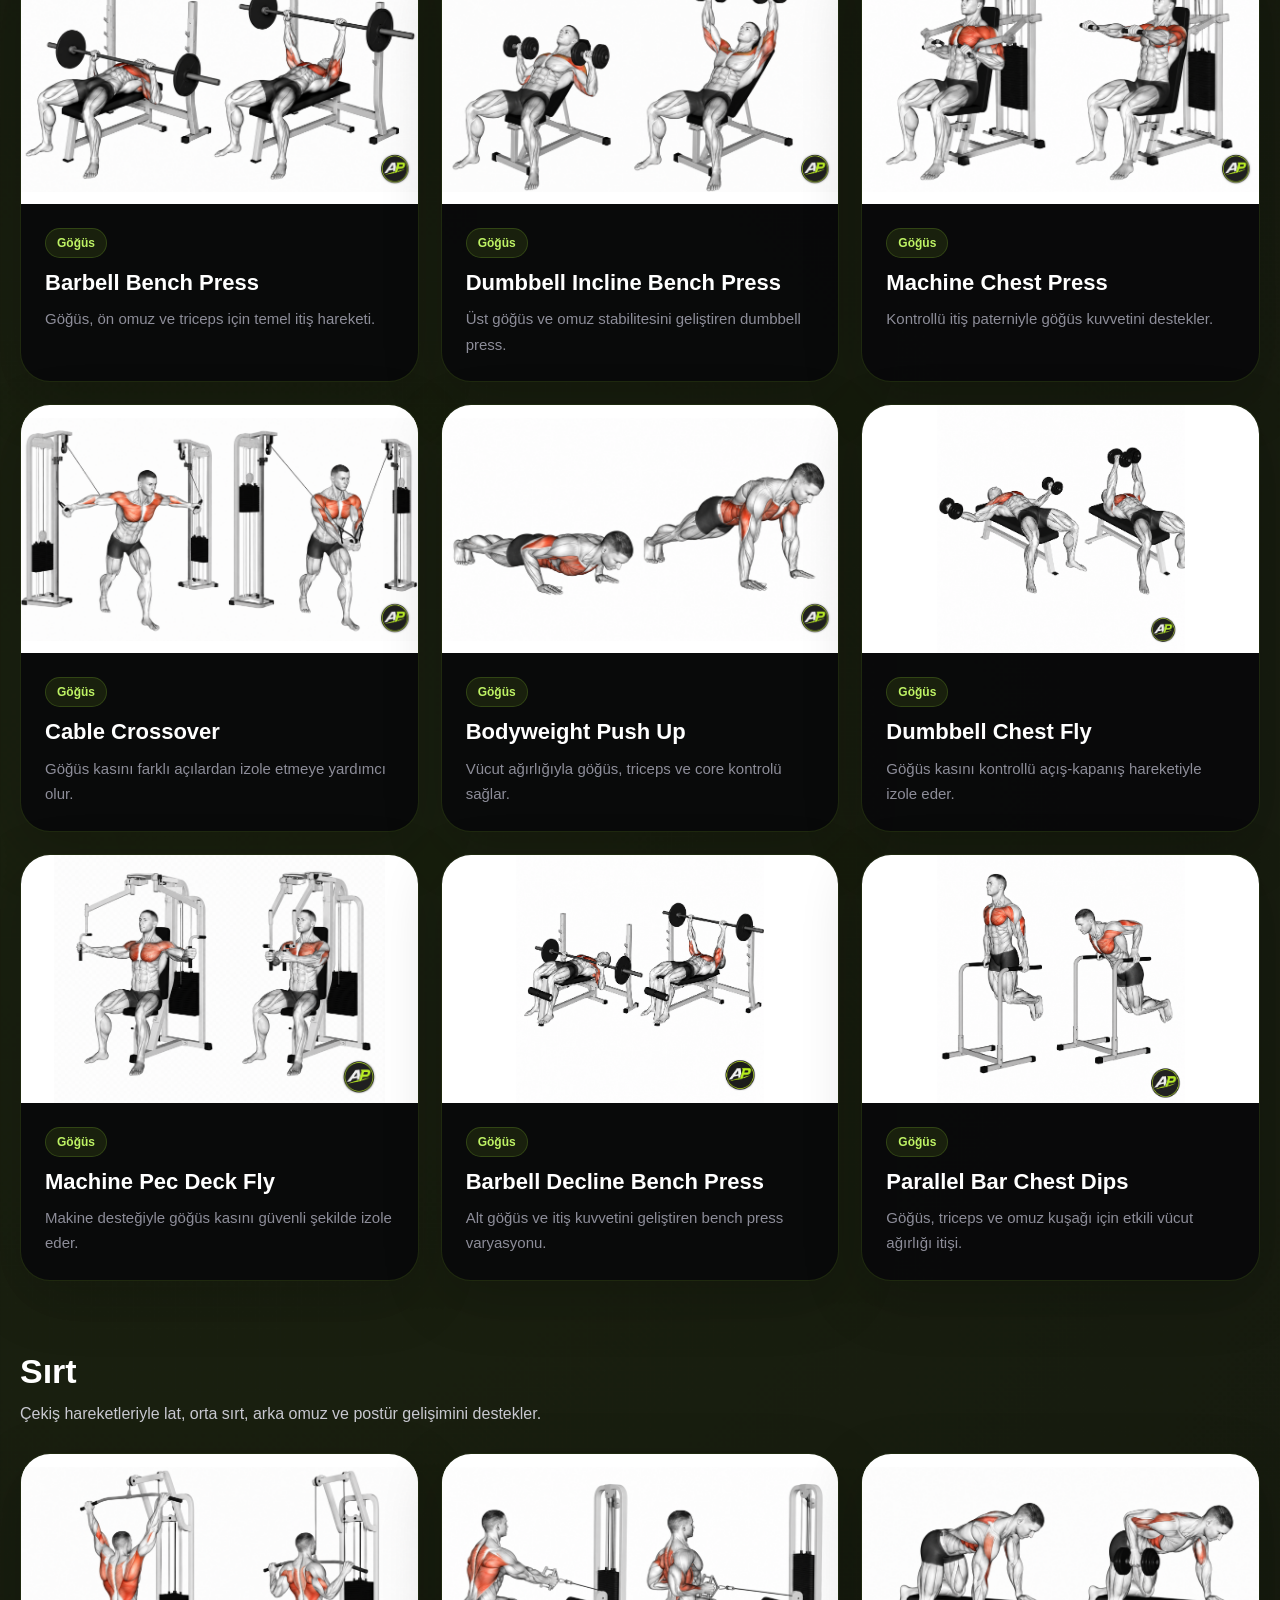
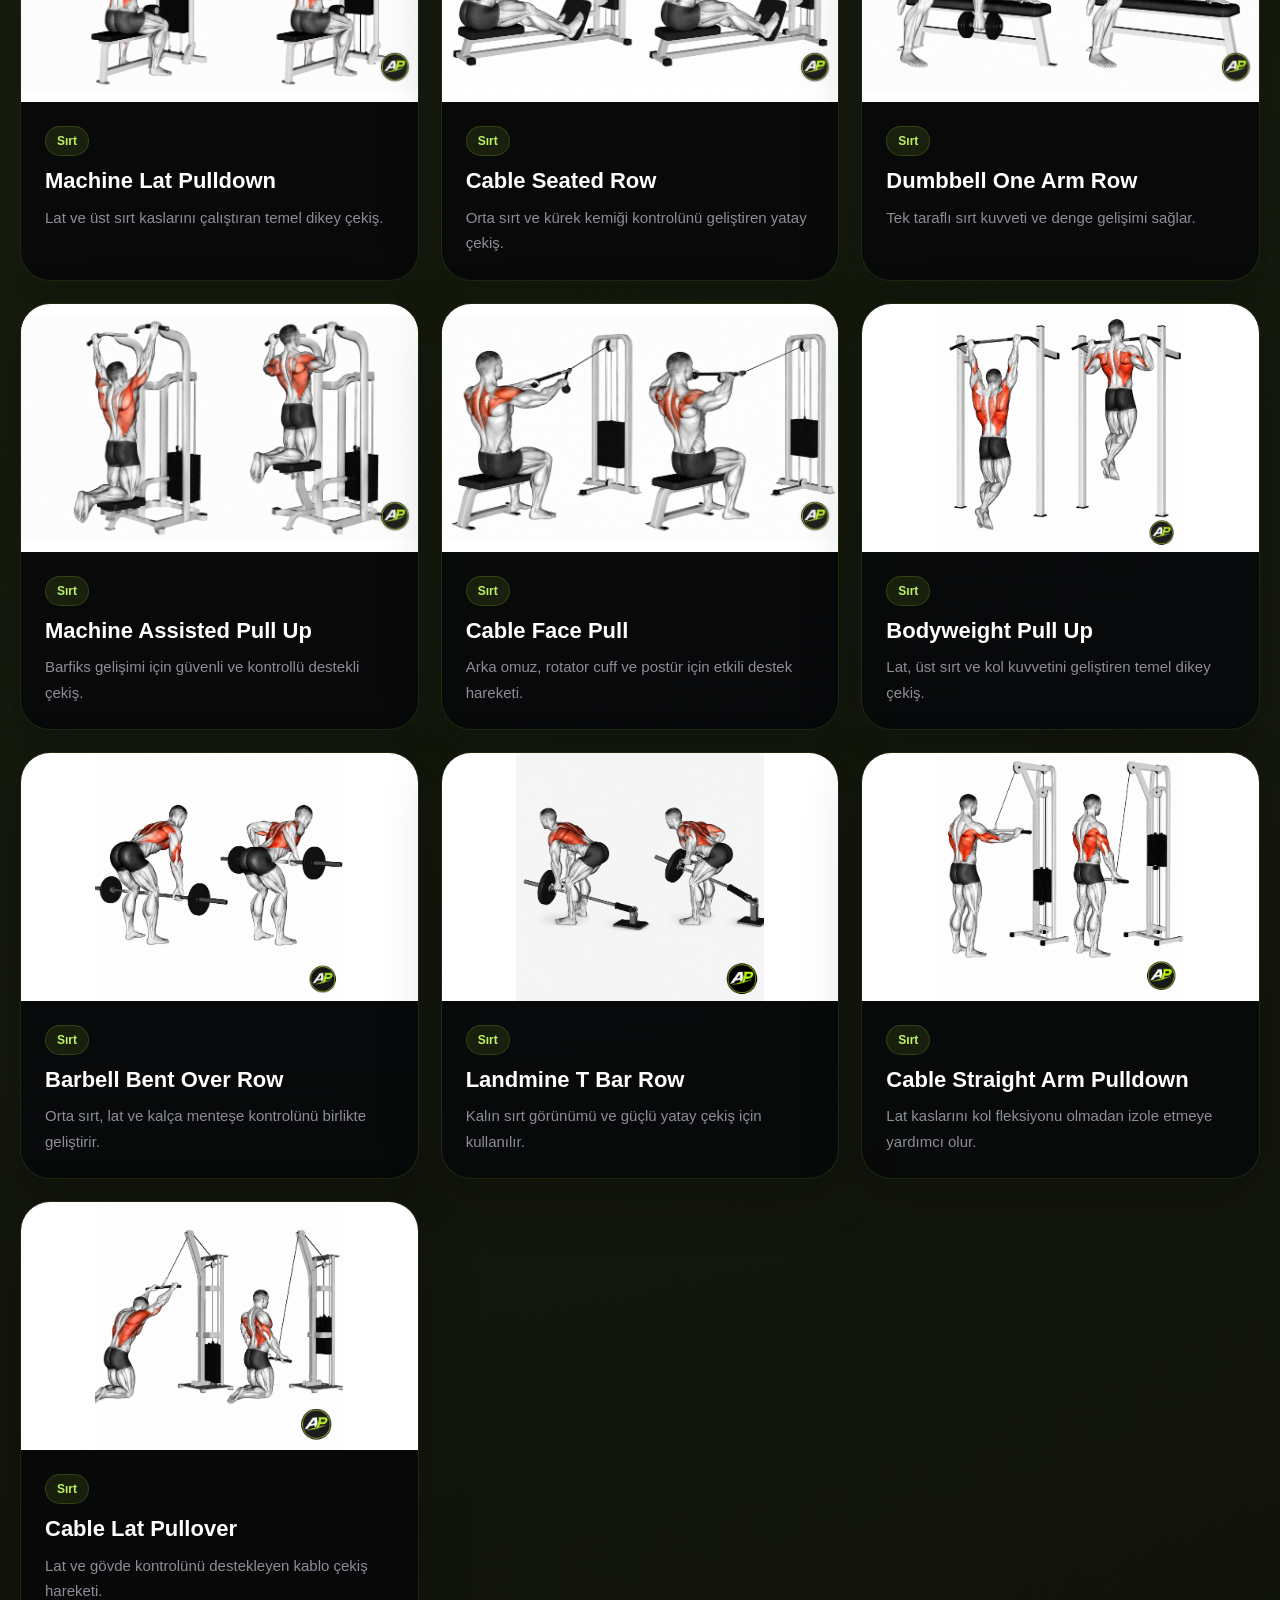
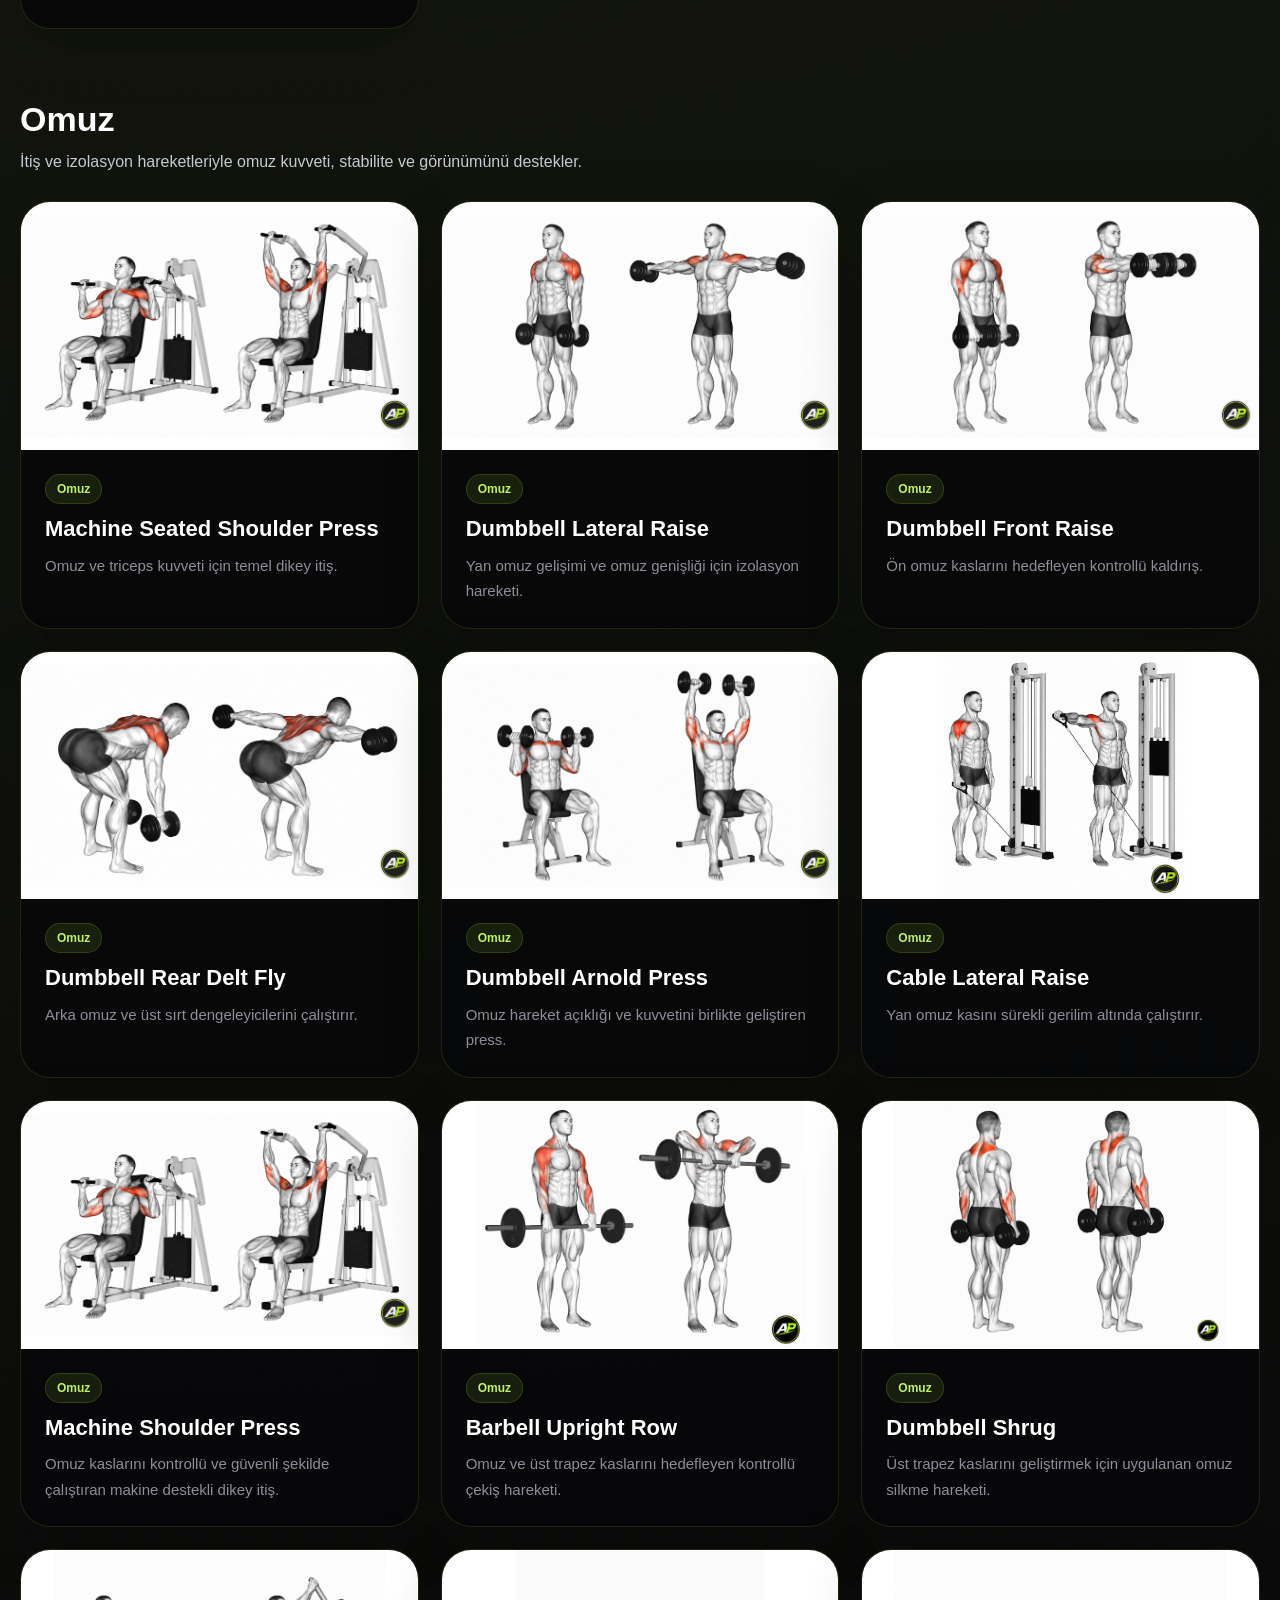
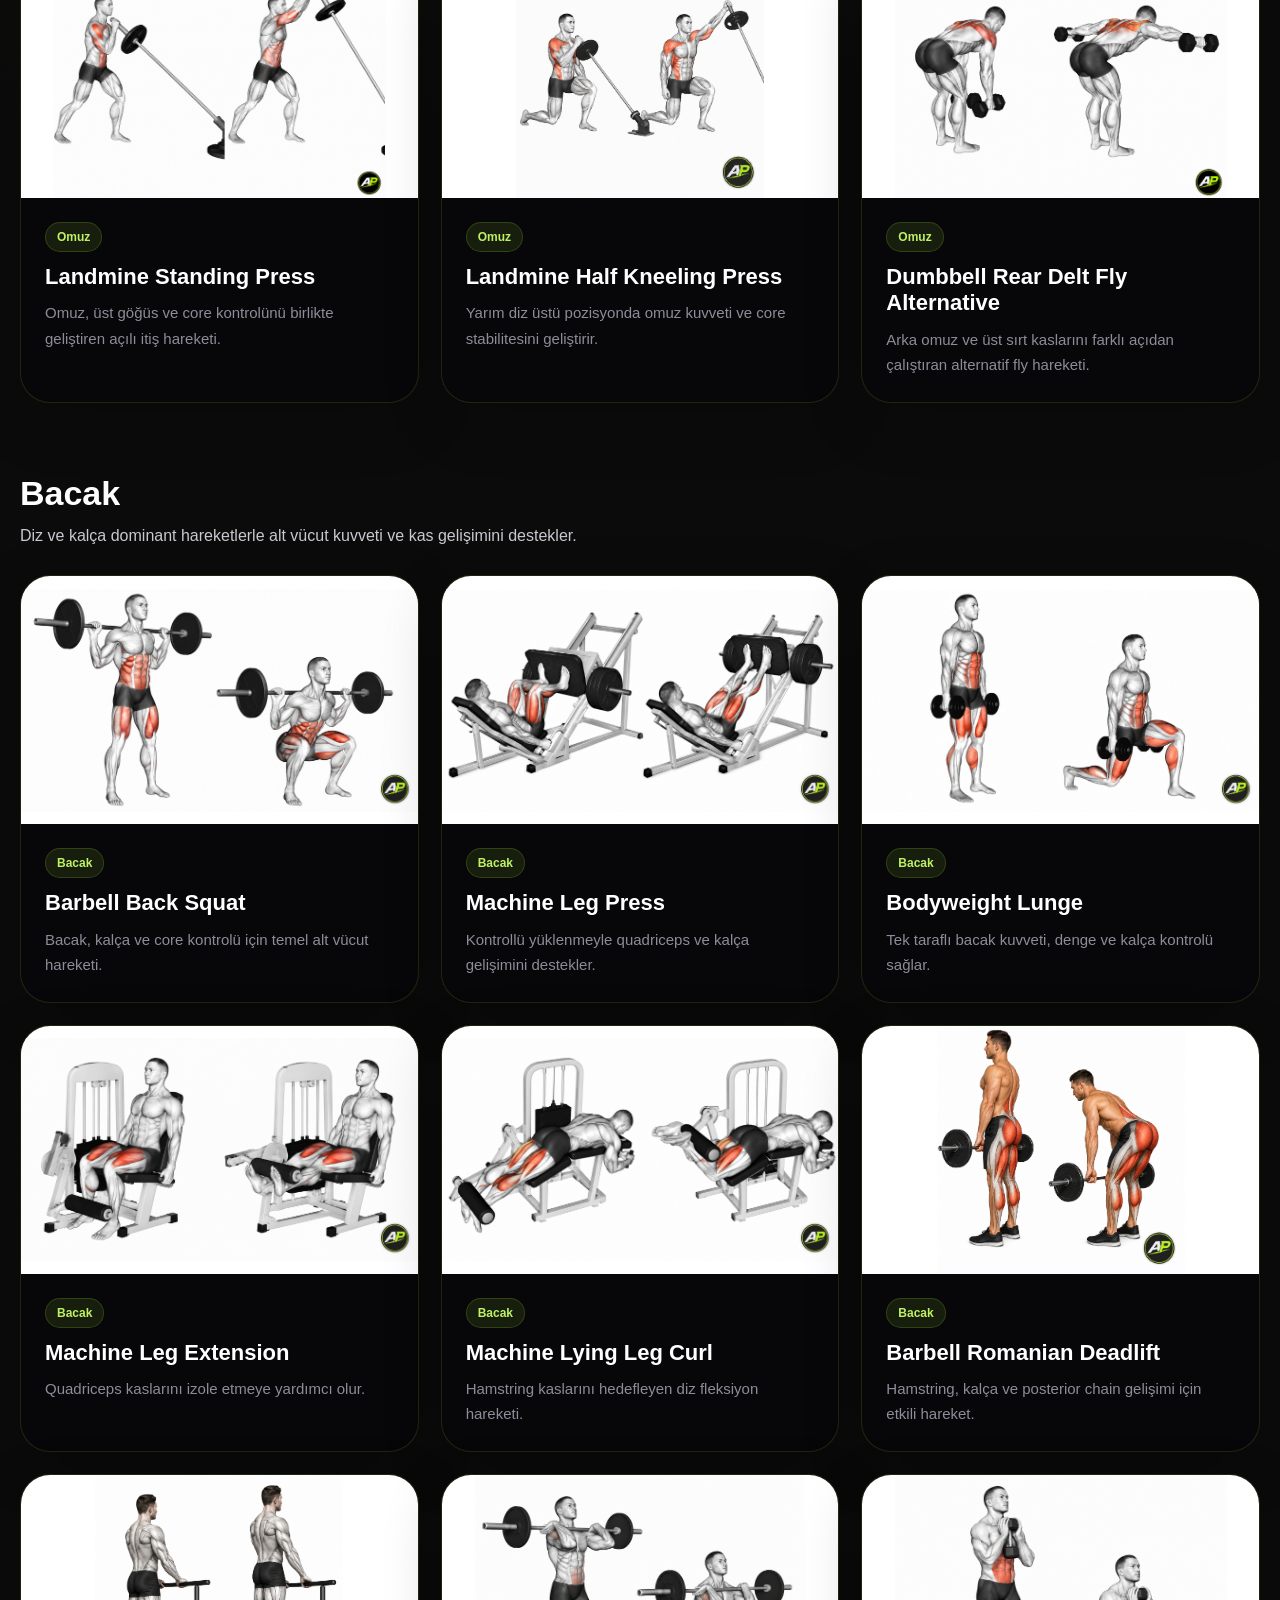
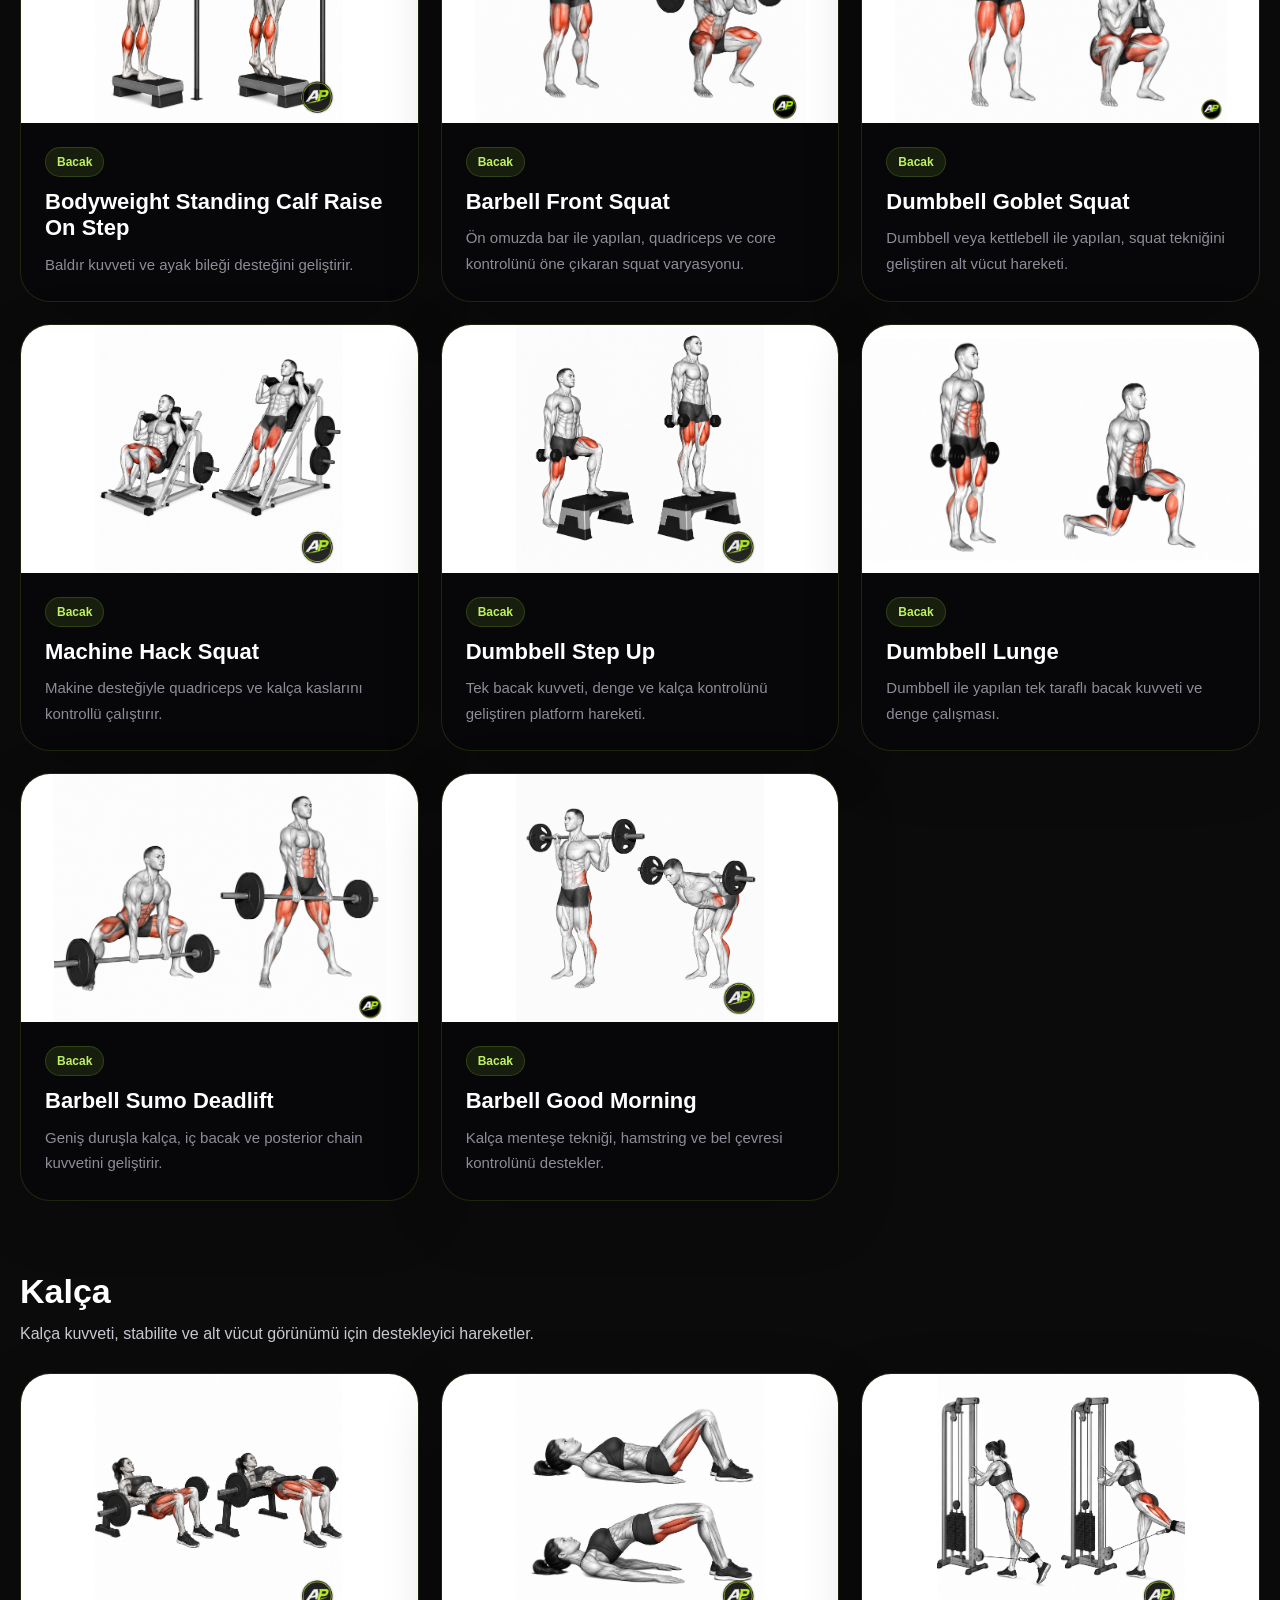
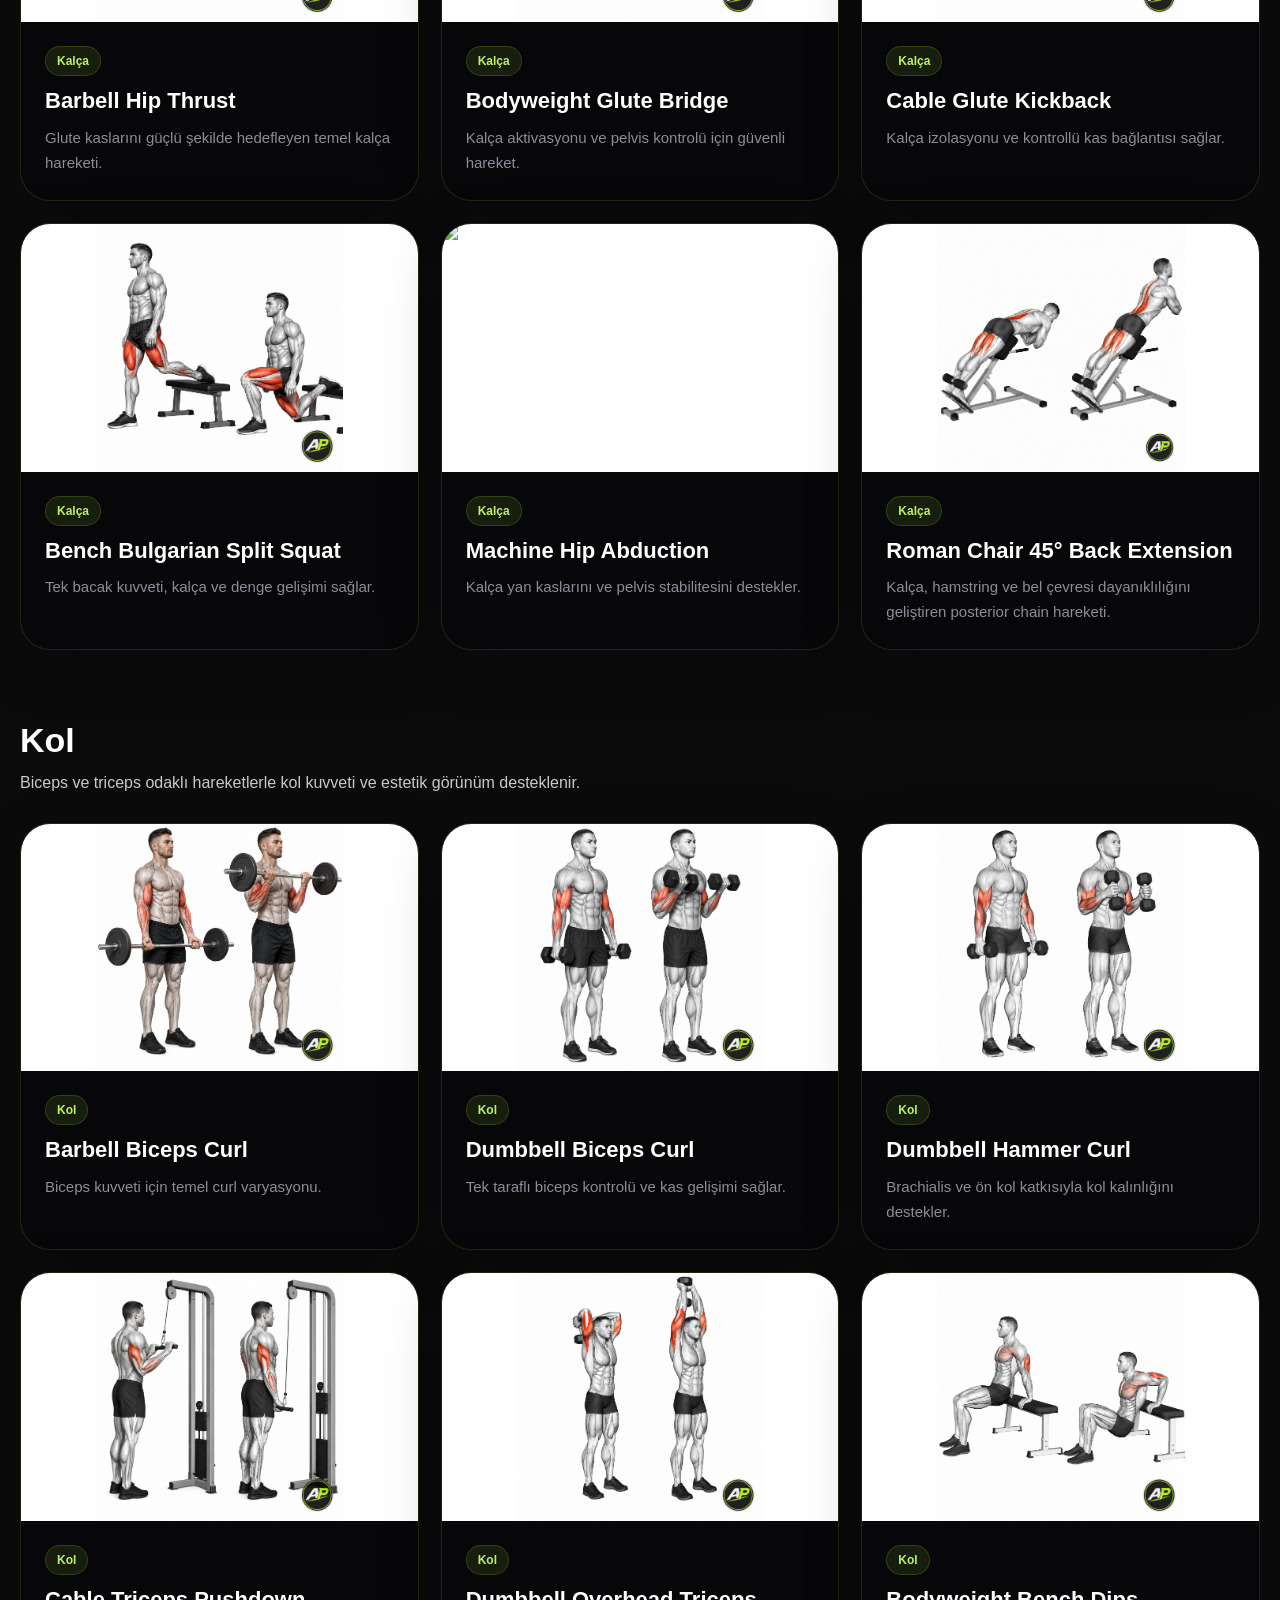
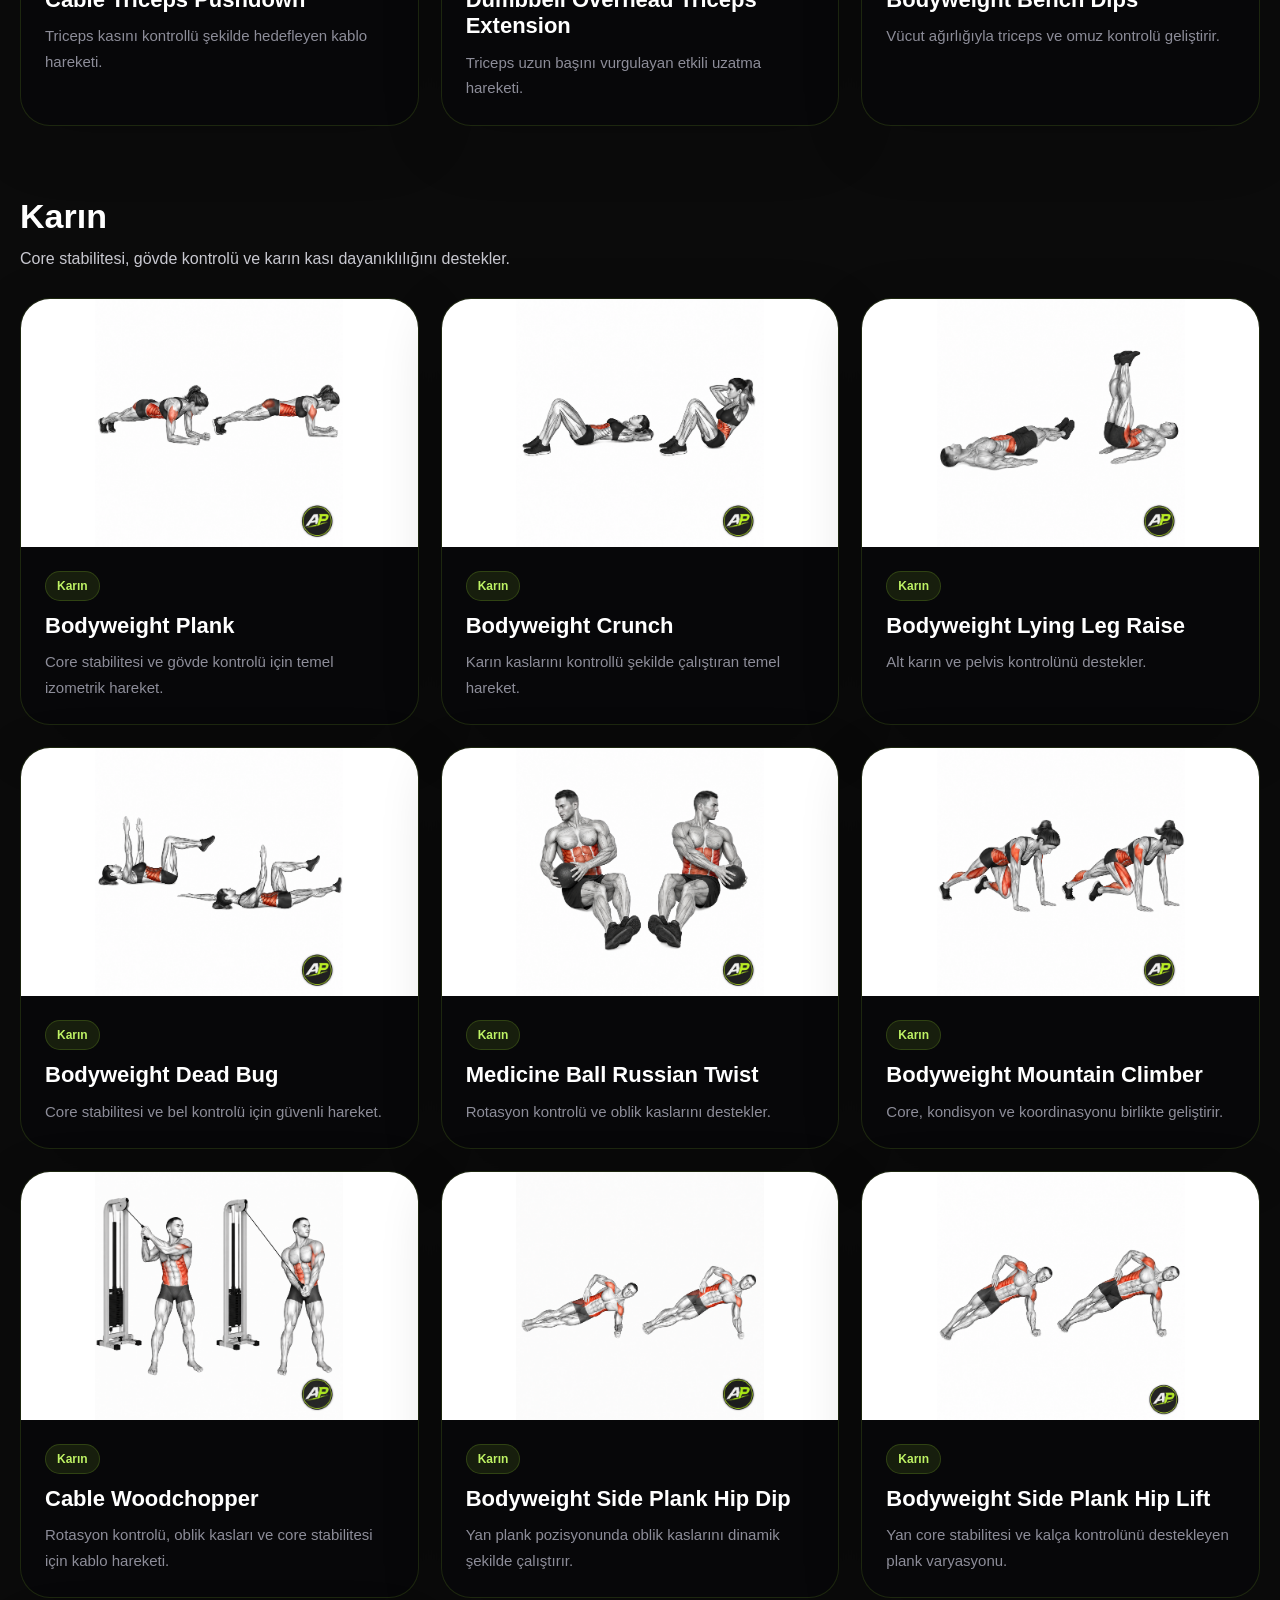
==== commit ea9d3519: "a" ====
--- a/fitness/index.html
+++ b/fitness/index.html
@@ -66,7 +66,7 @@
     "description": "Kişiye özel online fitness koçluğu, yağ yakımı, kas kazanımı, kuvvet gelişimi ve sürdürülebilir beslenme takibi."
   }
   </script>
-<link href="style.css?v=20260712-brand-spacing-fix" rel="stylesheet"/>
+<link href="style.css?v=20260712-navbar-same-alignment" rel="stylesheet"/>
 </head>
 <body>
 <a aria-label="WhatsApp ile başvur" class="whatsapp-float" href="https://wa.me/905015440670" rel="noopener" target="_blank">WhatsApp</a>
--- a/fitness/style.css
+++ b/fitness/style.css
@@ -1815,3 +1815,74 @@
   }
 }
 
+/* =========================================================
+   PERFORMANS SAYFASIYLA AYNI NAVBAR HİZASI
+========================================================= */
+
+/* Masaüstünde navbar tam sayfa genişliğini kullanır.
+   Sol ve sağ boşluklar performans sayfasıyla eşittir. */
+@media (min-width:1101px){
+  .navbar{
+    width:100% !important;
+    max-width:none !important;
+    min-height:78px !important;
+    margin:0 !important;
+    padding:0 46px !important;
+    grid-template-columns:305px minmax(0,1fr) 185px !important;
+    gap:22px !important;
+  }
+
+  .brand-logo{
+    width:305px !important;
+    max-width:305px !important;
+    justify-self:start !important;
+    font-size:20px !important;
+    gap:6px !important;
+  }
+
+  .nav-links{
+    width:100% !important;
+    justify-self:center !important;
+    justify-content:center !important;
+    gap:25px !important;
+  }
+
+  .nav-links a{
+    font-size:14px !important;
+    font-weight:600 !important;
+  }
+
+  .nav-btn{
+    width:auto !important;
+    min-width:118px !important;
+    justify-self:end !important;
+    padding:13px 22px !important;
+    font-size:14px !important;
+  }
+}
+
+/* Orta ekranlarda da performans sayfasındaki boşluk düzeni korunur. */
+@media (min-width:861px) and (max-width:1100px){
+  .navbar{
+    width:100% !important;
+    max-width:none !important;
+    margin:0 !important;
+    padding:0 24px !important;
+    grid-template-columns:245px minmax(0,1fr) 150px !important;
+    gap:16px !important;
+  }
+
+  .brand-logo{
+    width:245px !important;
+    max-width:245px !important;
+  }
+
+  .nav-links{
+    gap:15px !important;
+  }
+
+  .nav-links a{
+    font-size:12.5px !important;
+  }
+}
+
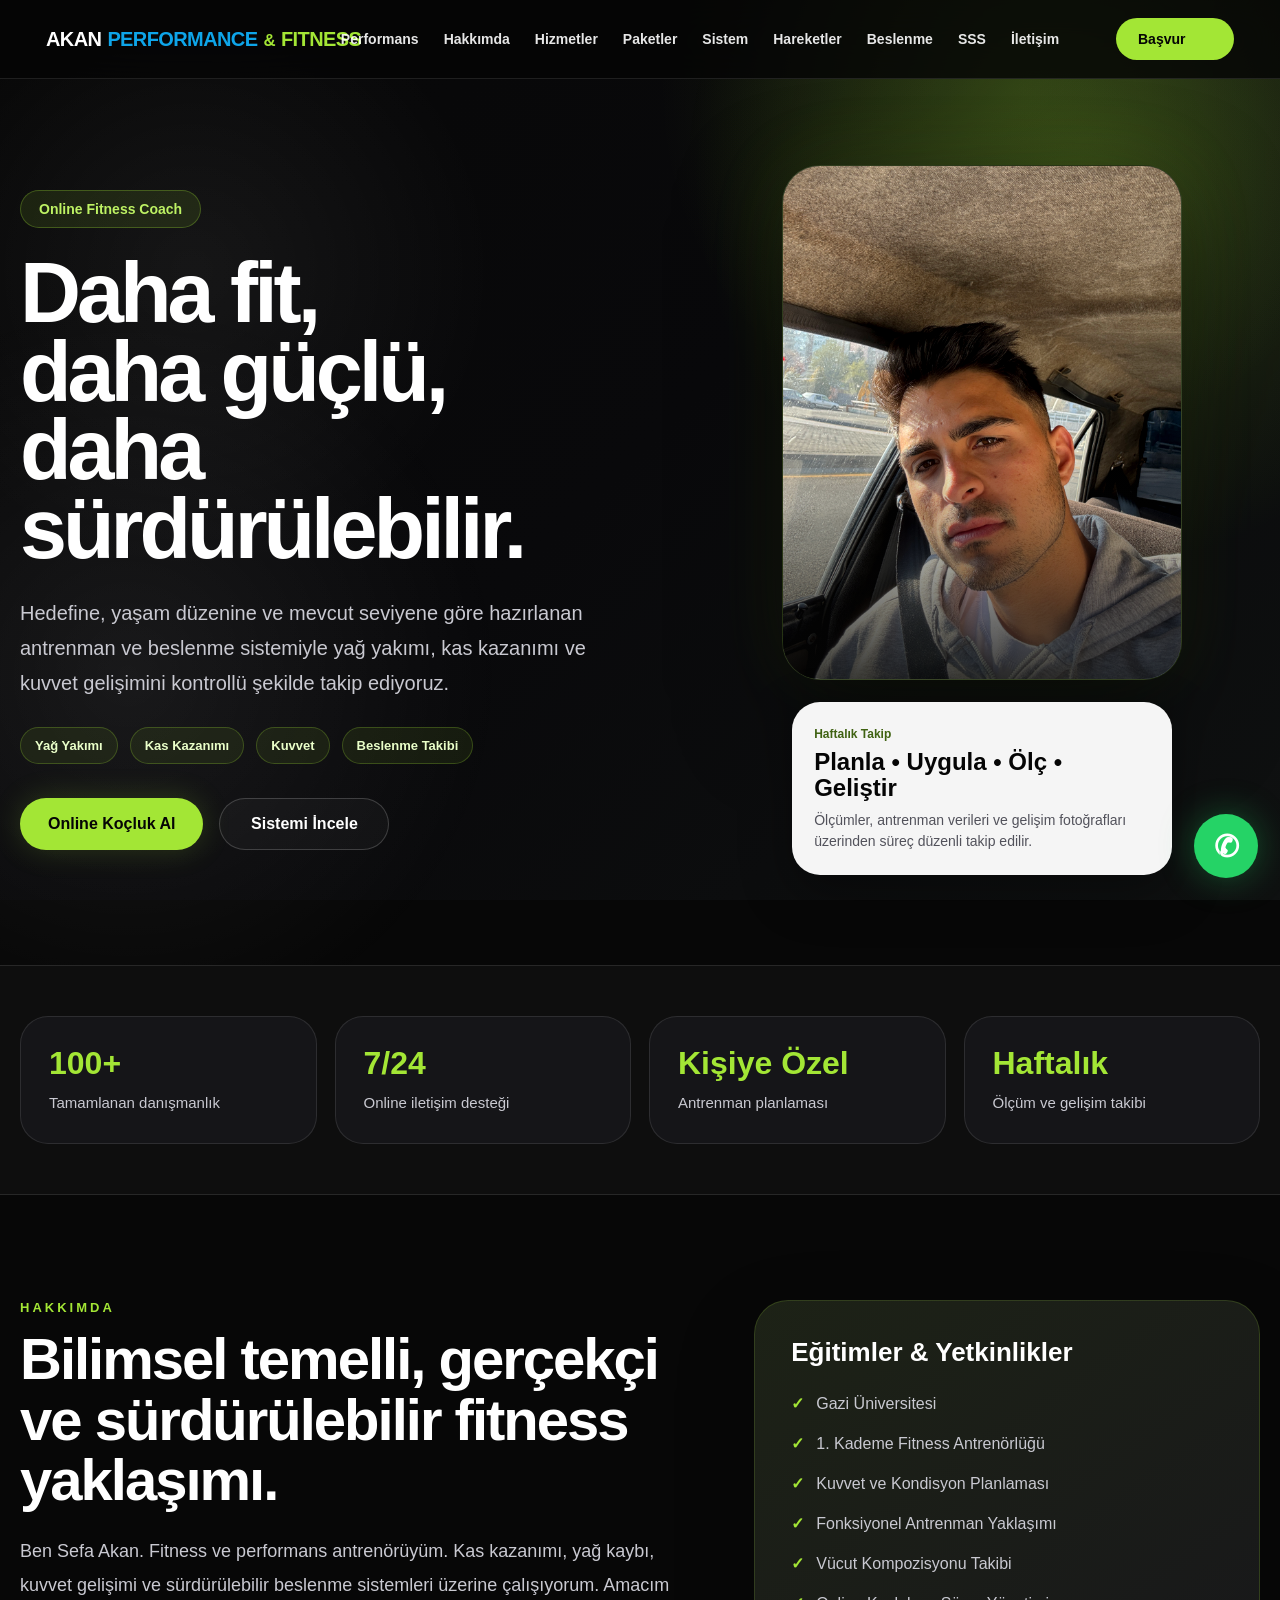
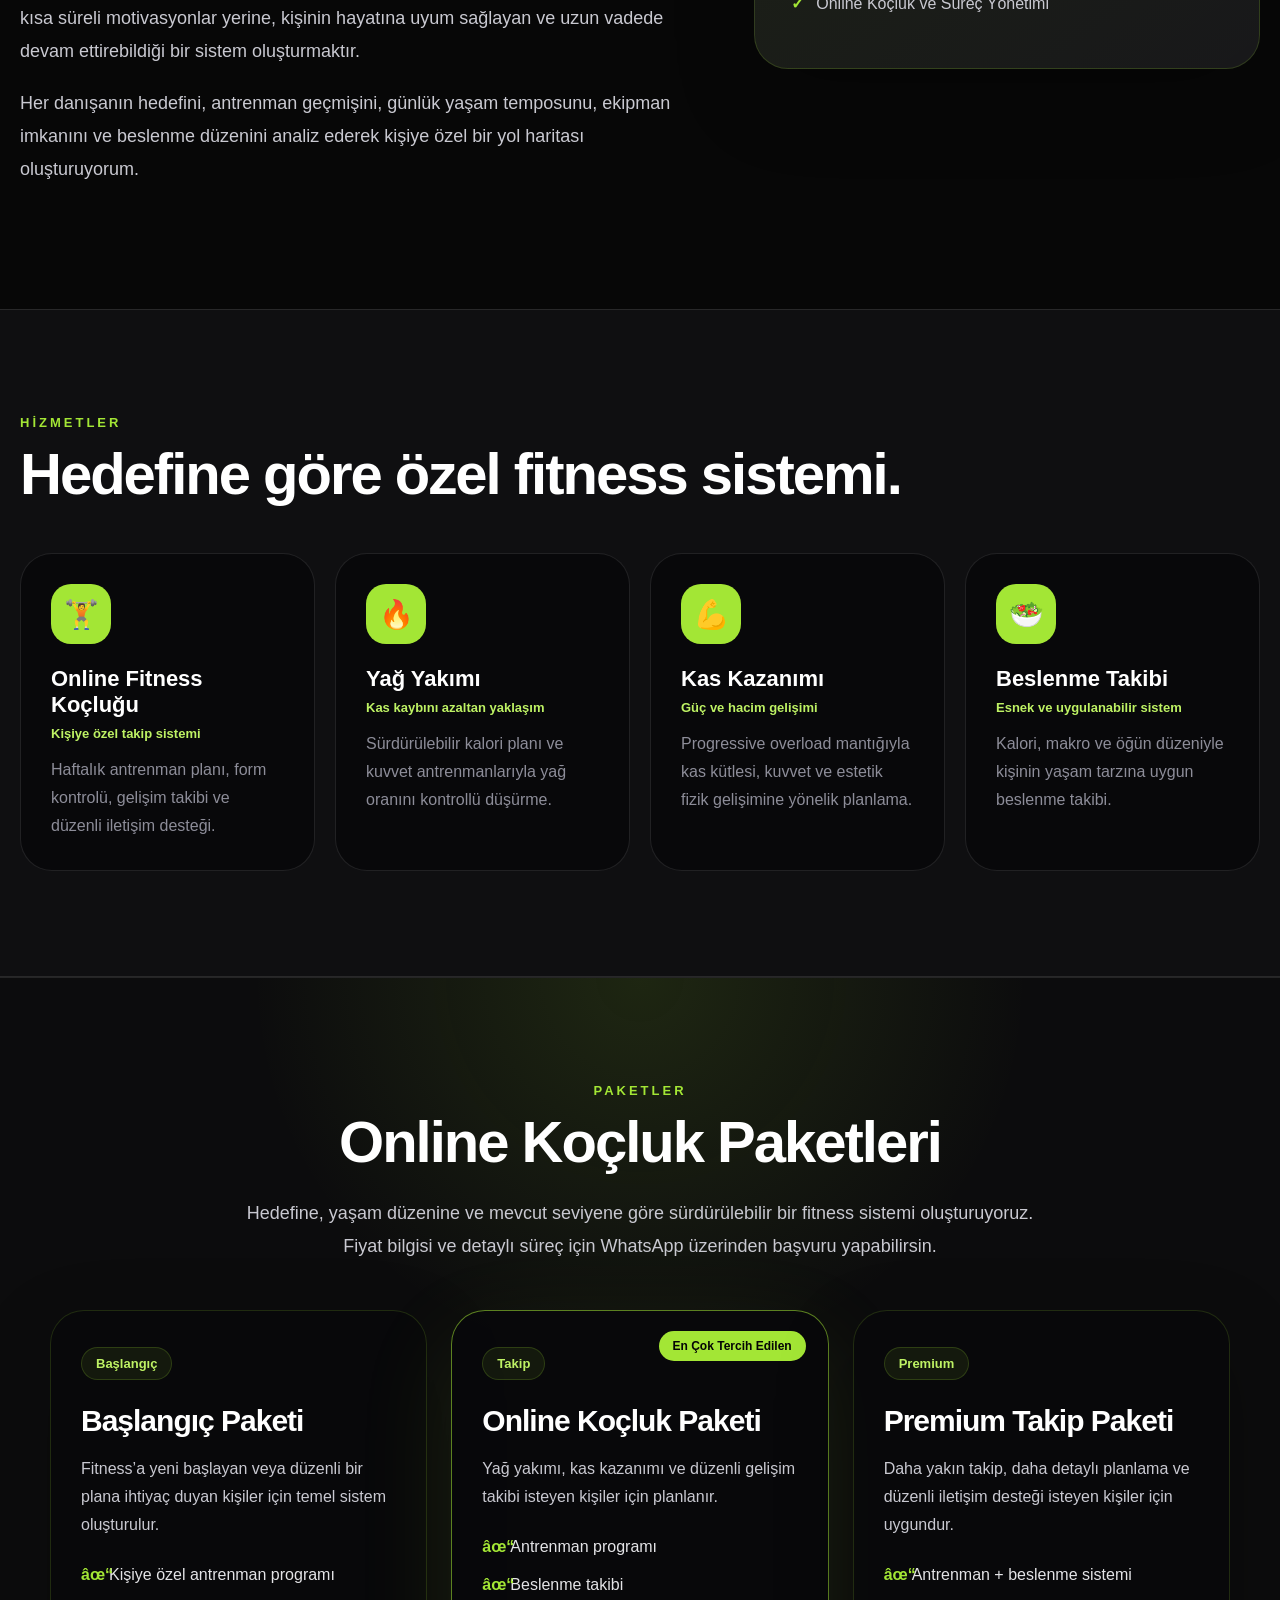
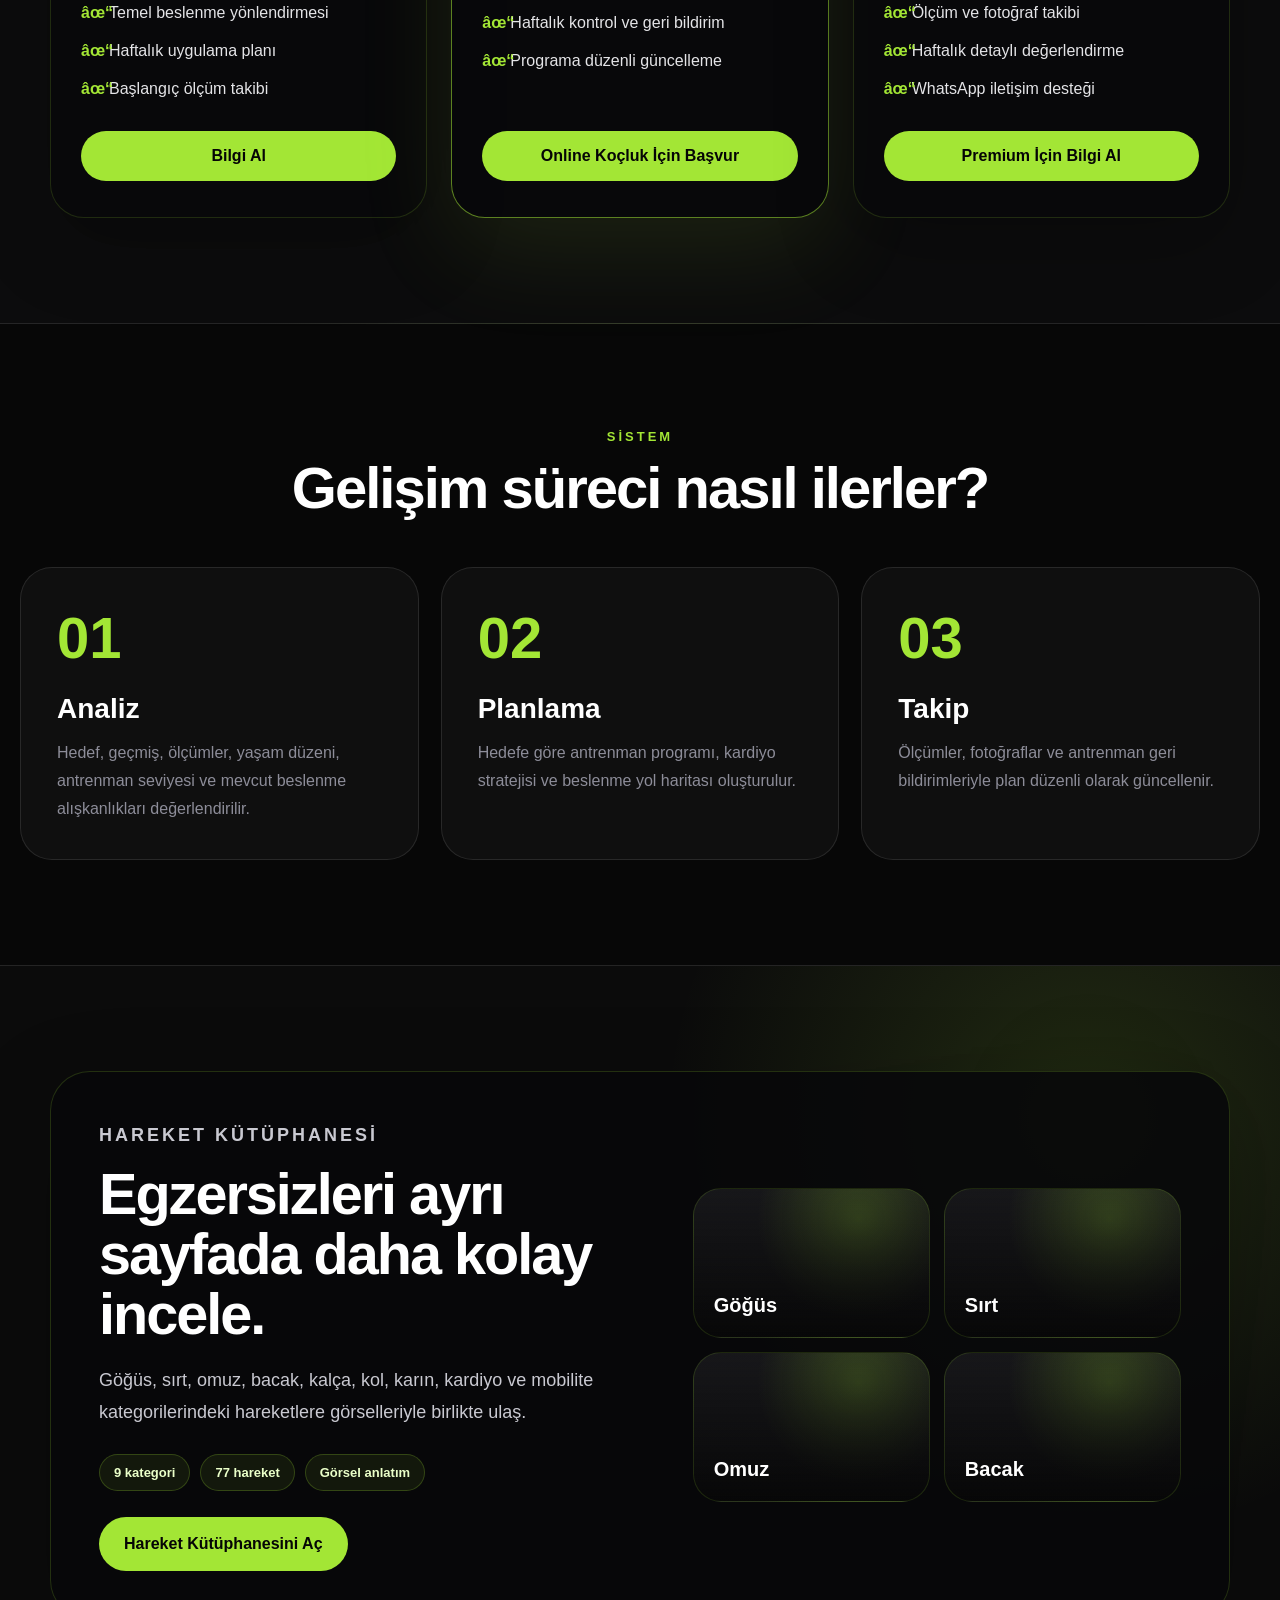
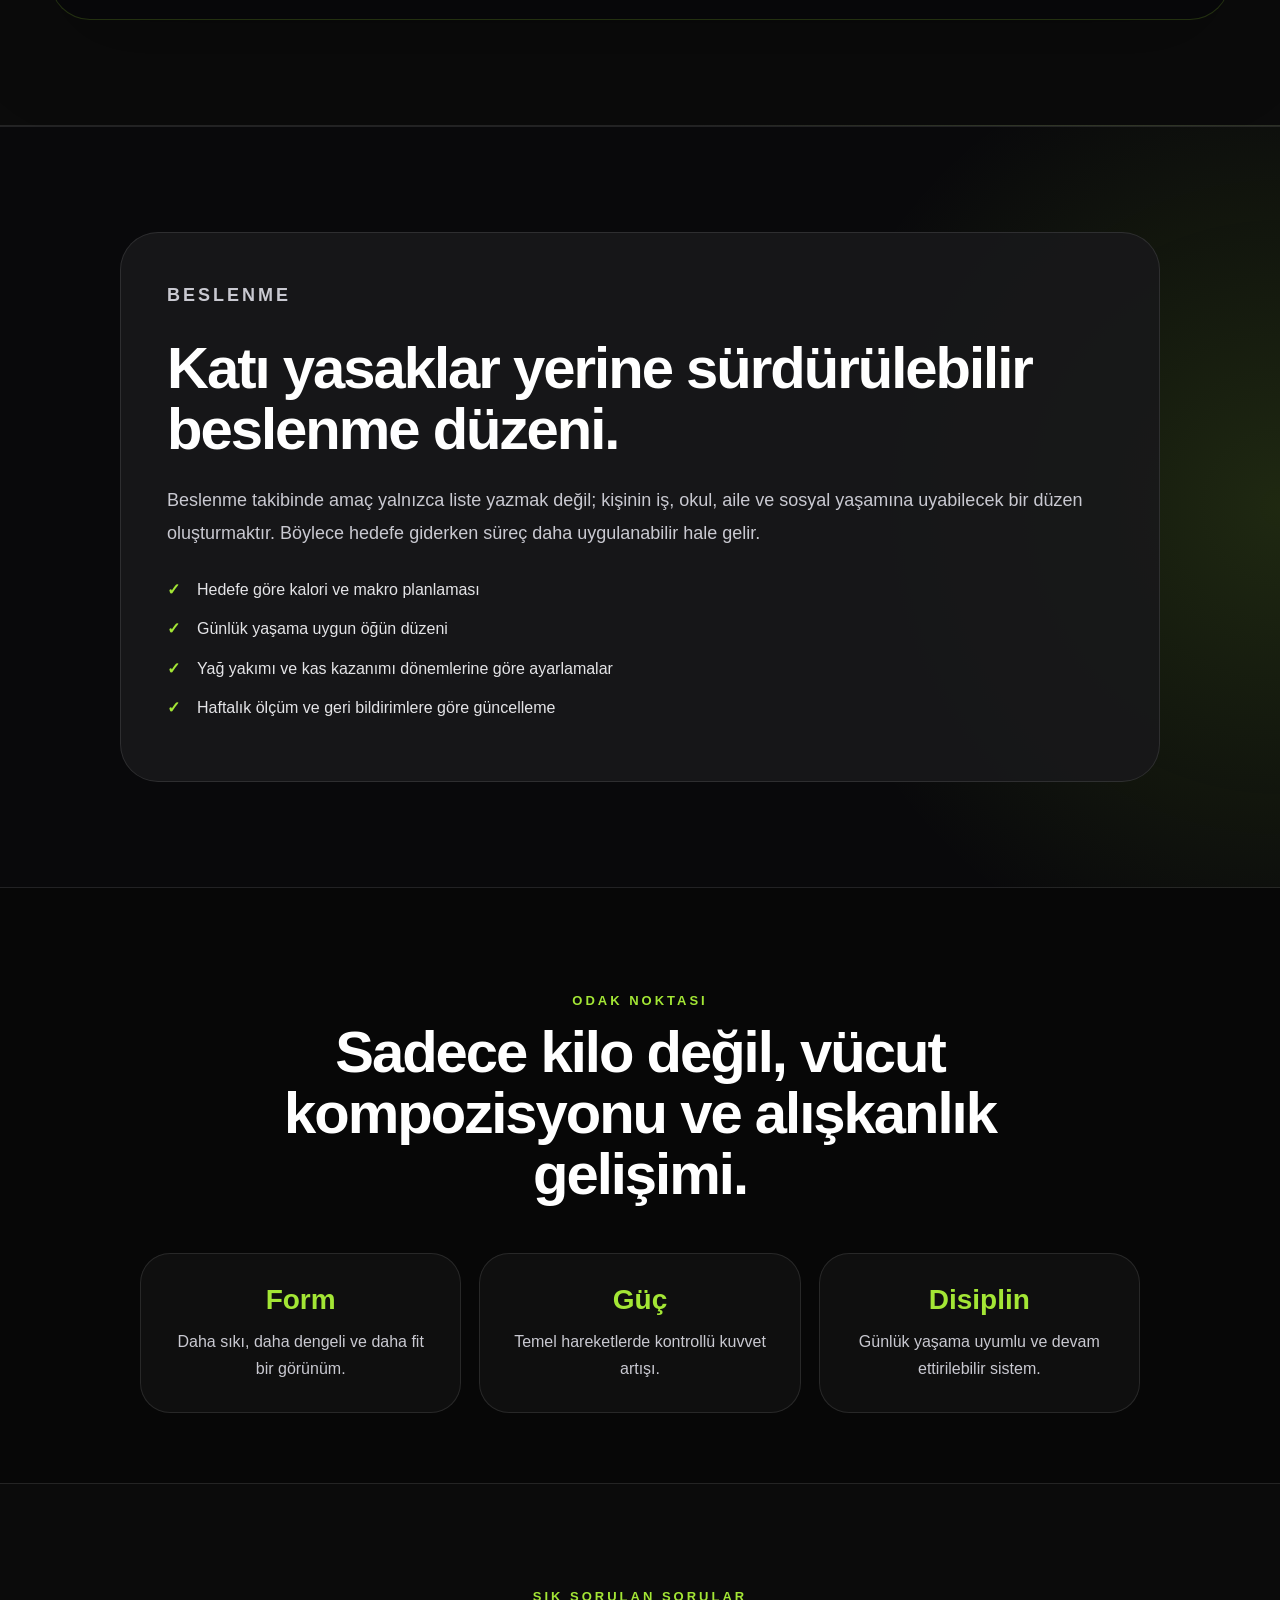
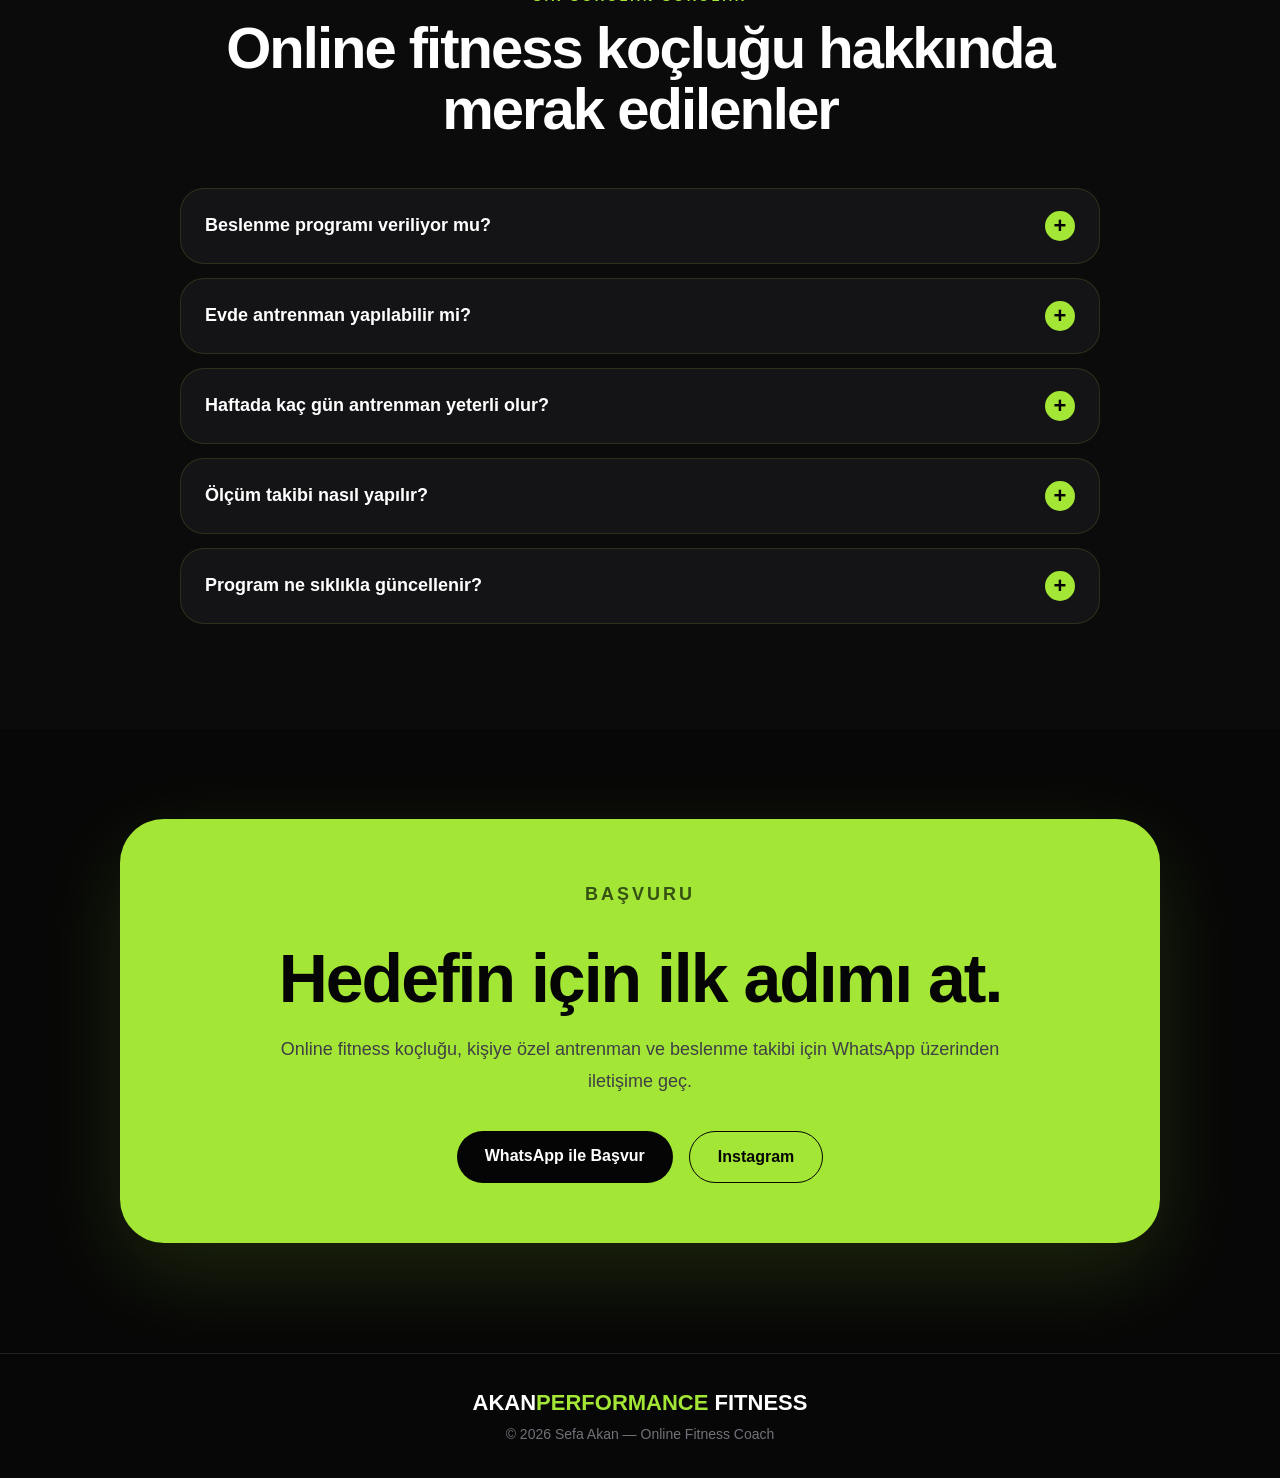
==== commit c22d2c16: "a" ====
--- a/fitness/index.html
+++ b/fitness/index.html
@@ -66,7 +66,7 @@
     "description": "Kişiye özel online fitness koçluğu, yağ yakımı, kas kazanımı, kuvvet gelişimi ve sürdürülebilir beslenme takibi."
   }
   </script>
-<link href="style.css?v=20260712-navbar-same-alignment" rel="stylesheet"/>
+<link href="style.css?v=20260712-exercise-page" rel="stylesheet"/>
 </head>
 <body>
 <a aria-label="WhatsApp ile başvur" class="whatsapp-float" href="https://wa.me/905015440670" rel="noopener" target="_blank">WhatsApp</a>
@@ -84,7 +84,7 @@
 <a href="#hizmetler">Hizmetler</a>
 <a href="#paketler">Paketler</a>
 <a href="#sistem">Sistem</a>
-<a href="#hareketler">Hareketler</a>
+<a href="/fitness/hareketler.html">Hareketler</a>
 <a href="#beslenme">Beslenme</a>
 <a href="#sss">SSS</a>
 <a href="#iletisim">İletişim</a>
@@ -328,842 +328,35 @@
 </div>
 </div>
 </section>
-<section class="exercise-library" id="hareketler">
-<div class="section-heading center">
-<p class="section-label">HAREKET KÜTÜPHANESİ</p>
-<h2>Kas gruplarına göre temel egzersizler</h2>
-<p class="section-desc">
-          Göğüs, sırt, omuz, bacak, kalça, kol, karın, kardiyo ve mobilite başlıklarında
-          77 farklı hareketi görselleriyle birlikte inceleyebilirsin.
-        </p>
-</div>
-<div aria-label="Hareket kategorileri" class="exercise-filters">
-<button class="exercise-filter active" data-filter="all" type="button">Tümü</button>
-<button class="exercise-filter" data-filter="gogus" type="button">Göğüs</button>
-<button class="exercise-filter" data-filter="sirt" type="button">Sırt</button>
-<button class="exercise-filter" data-filter="omuz" type="button">Omuz</button>
-<button class="exercise-filter" data-filter="bacak" type="button">Bacak</button>
-<button class="exercise-filter" data-filter="kalca" type="button">Kalça</button>
-<button class="exercise-filter" data-filter="kol" type="button">Kol</button>
-<button class="exercise-filter" data-filter="karin" type="button">Karın</button>
-<button class="exercise-filter" data-filter="kardiyo" type="button">Kardiyo &amp; Kondisyon</button>
-<button class="exercise-filter" data-filter="mobilite" type="button">Mobilite</button>
-</div>
-<div class="exercise-group" data-group="gogus">
-<div class="exercise-group-heading">
-<h3>Göğüs</h3>
-<p>Temel itiş hareketleriyle göğüs, ön omuz ve triceps gelişimini destekler.</p>
-</div>
-<div class="exercise-grid">
-<article class="exercise-card" data-category="gogus" data-equipment="barbell">
-<div class="exercise-image">
-<img alt="Barbell Bench Press" loading="lazy" src="/fitness/exercises/barbell-bench-press.png"/>
-</div>
-<div class="exercise-content">
-<span>Göğüs</span>
-<h3>Barbell Bench Press</h3>
-<p>Göğüs, ön omuz ve triceps için temel itiş hareketi.</p>
-</div>
-</article>
-<article class="exercise-card" data-category="gogus" data-equipment="dumbbell">
-<div class="exercise-image">
-<img alt="Dumbbell Incline Bench Press" loading="lazy" src="/fitness/exercises/dumbbell-incline-bench-press.png"/>
-</div>
-<div class="exercise-content">
-<span>Göğüs</span>
-<h3>Dumbbell Incline Bench Press</h3>
-<p>Üst göğüs ve omuz stabilitesini geliştiren dumbbell press.</p>
-</div>
-</article>
-<article class="exercise-card" data-category="gogus" data-equipment="makine">
-<div class="exercise-image">
-<img alt="Machine Chest Press" loading="lazy" src="/fitness/exercises/machine-chest-press.png"/>
-</div>
-<div class="exercise-content">
-<span>Göğüs</span>
-<h3>Machine Chest Press</h3>
-<p>Kontrollü itiş paterniyle göğüs kuvvetini destekler.</p>
-</div>
-</article>
-<article class="exercise-card" data-category="gogus" data-equipment="cable">
-<div class="exercise-image">
-<img alt="Cable Crossover" loading="lazy" src="/fitness/exercises/cable-crossover.png"/>
-</div>
-<div class="exercise-content">
-<span>Göğüs</span>
-<h3>Cable Crossover</h3>
-<p>Göğüs kasını farklı açılardan izole etmeye yardımcı olur.</p>
-</div>
-</article>
-<article class="exercise-card" data-category="gogus" data-equipment="vücut-ağırlığı">
-<div class="exercise-image">
-<img alt="Bodyweight Push Up" loading="lazy" src="/fitness/exercises/bodyweight-push-up.png"/>
-</div>
-<div class="exercise-content">
-<span>Göğüs</span>
-<h3>Bodyweight Push Up</h3>
-<p>Vücut ağırlığıyla göğüs, triceps ve core kontrolü sağlar.</p>
-</div>
-</article>
-<article class="exercise-card" data-category="gogus" data-equipment="dumbbell">
-<div class="exercise-image">
-<img alt="Dumbbell Chest Fly" loading="lazy" src="/fitness/exercises/dumbbell-chest-fly.png"/>
-</div>
-<div class="exercise-content">
-<span>Göğüs</span>
-<h3>Dumbbell Chest Fly</h3>
-<p>Göğüs kasını kontrollü açış-kapanış hareketiyle izole eder.</p>
-</div>
-</article><article class="exercise-card" data-category="gogus" data-equipment="makine">
-<div class="exercise-image">
-<img alt="Machine Pec Deck Fly" loading="lazy" src="/fitness/exercises/machine-pec-deck-fly.png"/>
-</div>
-<div class="exercise-content">
-<span>Göğüs</span>
-<h3>Machine Pec Deck Fly</h3>
-<p>Makine desteğiyle göğüs kasını güvenli şekilde izole eder.</p>
-</div>
-</article><article class="exercise-card" data-category="gogus" data-equipment="barbell">
-<div class="exercise-image">
-<img alt="Barbell Decline Bench Press" loading="lazy" src="/fitness/exercises/barbell-decline-bench-press.png"/>
-</div>
-<div class="exercise-content">
-<span>Göğüs</span>
-<h3>Barbell Decline Bench Press</h3>
-<p>Alt göğüs ve itiş kuvvetini geliştiren bench press varyasyonu.</p>
-</div>
-</article><article class="exercise-card" data-category="gogus" data-equipment="paralel-bar">
-<div class="exercise-image">
-<img alt="Parallel Bar Chest Dips" loading="lazy" src="/fitness/exercises/parallel-bar-chest-dips.png"/>
-</div>
-<div class="exercise-content">
-<span>Göğüs</span>
-<h3>Parallel Bar Chest Dips</h3>
-<p>Göğüs, triceps ve omuz kuşağı için etkili vücut ağırlığı itişi.</p>
-</div>
-</article></div>
-</div>
-<div class="exercise-group" data-group="sirt">
-<div class="exercise-group-heading">
-<h3>Sırt</h3>
-<p>Çekiş hareketleriyle lat, orta sırt, arka omuz ve postür gelişimini destekler.</p>
-</div>
-<div class="exercise-grid">
-<article class="exercise-card" data-category="sirt" data-equipment="makine">
-<div class="exercise-image">
-<img alt="Machine Lat Pulldown" loading="lazy" src="/fitness/exercises/machine-lat-pulldown.png"/>
-</div>
-<div class="exercise-content">
-<span>Sırt</span>
-<h3>Machine Lat Pulldown</h3>
-<p>Lat ve üst sırt kaslarını çalıştıran temel dikey çekiş.</p>
-</div>
-</article>
-<article class="exercise-card" data-category="sirt" data-equipment="cable">
-<div class="exercise-image">
-<img alt="Cable Seated Row" loading="lazy" src="/fitness/exercises/cable-seated-row.png"/>
-</div>
-<div class="exercise-content">
-<span>Sırt</span>
-<h3>Cable Seated Row</h3>
-<p>Orta sırt ve kürek kemiği kontrolünü geliştiren yatay çekiş.</p>
-</div>
-</article>
-<article class="exercise-card" data-category="sirt" data-equipment="dumbbell">
-<div class="exercise-image">
-<img alt="Dumbbell One Arm Row" loading="lazy" src="/fitness/exercises/dumbbell-one-arm-row.png"/>
-</div>
-<div class="exercise-content">
-<span>Sırt</span>
-<h3>Dumbbell One Arm Row</h3>
-<p>Tek taraflı sırt kuvveti ve denge gelişimi sağlar.</p>
-</div>
-</article>
-<article class="exercise-card" data-category="sirt" data-equipment="makine">
-<div class="exercise-image">
-<img alt="Machine Assisted Pull Up" loading="lazy" src="/fitness/exercises/machine-assisted-pull-up.png"/>
-</div>
-<div class="exercise-content">
-<span>Sırt</span>
-<h3>Machine Assisted Pull Up</h3>
-<p>Barfiks gelişimi için güvenli ve kontrollü destekli çekiş.</p>
-</div>
-</article>
-<article class="exercise-card" data-category="sirt" data-equipment="cable">
-<div class="exercise-image">
-<img alt="Cable Face Pull" loading="lazy" src="/fitness/exercises/cable-face-pull.png"/>
-</div>
-<div class="exercise-content">
-<span>Sırt</span>
-<h3>Cable Face Pull</h3>
-<p>Arka omuz, rotator cuff ve postür için etkili destek hareketi.</p>
-</div>
-</article>
-<article class="exercise-card" data-category="sirt" data-equipment="vücut-ağırlığı">
-<div class="exercise-image">
-<img alt="Bodyweight Pull Up" loading="lazy" src="/fitness/exercises/bodyweight-pull-up.png"/>
-</div>
-<div class="exercise-content">
-<span>Sırt</span>
-<h3>Bodyweight Pull Up</h3>
-<p>Lat, üst sırt ve kol kuvvetini geliştiren temel dikey çekiş.</p>
-</div>
-</article><article class="exercise-card" data-category="sirt" data-equipment="barbell">
-<div class="exercise-image">
-<img alt="Barbell Bent Over Row" loading="lazy" src="/fitness/exercises/barbell-bent-over-row.png"/>
-</div>
-<div class="exercise-content">
-<span>Sırt</span>
-<h3>Barbell Bent Over Row</h3>
-<p>Orta sırt, lat ve kalça menteşe kontrolünü birlikte geliştirir.</p>
-</div>
-</article><article class="exercise-card" data-category="sirt" data-equipment="landmine-barbell">
-<div class="exercise-image">
-<img alt="Landmine T Bar Row" loading="lazy" src="/fitness/exercises/landmine-t-bar-row.png"/>
-</div>
-<div class="exercise-content">
-<span>Sırt</span>
-<h3>Landmine T Bar Row</h3>
-<p>Kalın sırt görünümü ve güçlü yatay çekiş için kullanılır.</p>
-</div>
-</article><article class="exercise-card" data-category="sirt" data-equipment="cable">
-<div class="exercise-image">
-<img alt="Cable Straight Arm Pulldown" loading="lazy" src="/fitness/exercises/cable-straight-arm-pulldown.png"/>
-</div>
-<div class="exercise-content">
-<span>Sırt</span>
-<h3>Cable Straight Arm Pulldown</h3>
-<p>Lat kaslarını kol fleksiyonu olmadan izole etmeye yardımcı olur.</p>
-</div>
-</article><article class="exercise-card" data-category="sirt" data-equipment="cable">
-<div class="exercise-image">
-<img alt="Cable Lat Pullover" loading="lazy" src="/fitness/exercises/cable-lat-pullover.png"/>
-</div>
-<div class="exercise-content">
-<span>Sırt</span>
-<h3>Cable Lat Pullover</h3>
-<p>Lat ve gövde kontrolünü destekleyen kablo çekiş hareketi.</p>
-</div>
-</article></div>
-</div>
-<div class="exercise-group" data-group="omuz">
-<div class="exercise-group-heading">
-<h3>Omuz</h3>
-<p>İtiş ve izolasyon hareketleriyle omuz kuvveti, stabilite ve görünümünü destekler.</p>
-</div>
-<div class="exercise-grid">
-<article class="exercise-card" data-category="omuz" data-equipment="makine">
-<div class="exercise-image">
-<img alt="Machine Seated Shoulder Press" loading="lazy" src="/fitness/exercises/machine-seated-shoulder-press.png"/>
-</div>
-<div class="exercise-content">
-<span>Omuz</span>
-<h3>Machine Seated Shoulder Press</h3>
-<p>Omuz ve triceps kuvveti için temel dikey itiş.</p>
-</div>
-</article>
-<article class="exercise-card" data-category="omuz" data-equipment="dumbbell">
-<div class="exercise-image">
-<img alt="Dumbbell Lateral Raise" loading="lazy" src="/fitness/exercises/dumbbell-lateral-raise.png"/>
-</div>
-<div class="exercise-content">
-<span>Omuz</span>
-<h3>Dumbbell Lateral Raise</h3>
-<p>Yan omuz gelişimi ve omuz genişliği için izolasyon hareketi.</p>
-</div>
-</article>
-<article class="exercise-card" data-category="omuz" data-equipment="dumbbell">
-<div class="exercise-image">
-<img alt="Dumbbell Front Raise" loading="lazy" src="/fitness/exercises/dumbbell-front-raise.png"/>
-</div>
-<div class="exercise-content">
-<span>Omuz</span>
-<h3>Dumbbell Front Raise</h3>
-<p>Ön omuz kaslarını hedefleyen kontrollü kaldırış.</p>
-</div>
-</article>
-<article class="exercise-card" data-category="omuz" data-equipment="dumbbell">
-<div class="exercise-image">
-<img alt="Dumbbell Rear Delt Fly" loading="lazy" src="/fitness/exercises/dumbbell-rear-delt-fly.png"/>
-</div>
-<div class="exercise-content">
-<span>Omuz</span>
-<h3>Dumbbell Rear Delt Fly</h3>
-<p>Arka omuz ve üst sırt dengeleyicilerini çalıştırır.</p>
-</div>
-</article>
-<article class="exercise-card" data-category="omuz" data-equipment="dumbbell">
-<div class="exercise-image">
-<img alt="Dumbbell Arnold Press" loading="lazy" src="/fitness/exercises/dumbbell-arnold-press.png"/>
-</div>
-<div class="exercise-content">
-<span>Omuz</span>
-<h3>Dumbbell Arnold Press</h3>
-<p>Omuz hareket açıklığı ve kuvvetini birlikte geliştiren press.</p>
-</div>
-</article>
-<article class="exercise-card" data-category="omuz" data-equipment="cable">
-<div class="exercise-image">
-<img alt="Cable Lateral Raise" loading="lazy" src="/fitness/exercises/cable-lateral-raise.png"/>
-</div>
-<div class="exercise-content">
-<span>Omuz</span>
-<h3>Cable Lateral Raise</h3>
-<p>Yan omuz kasını sürekli gerilim altında çalıştırır.</p>
-</div>
-</article><article class="exercise-card" data-category="omuz" data-equipment="makine">
-<div class="exercise-image">
-<img alt="Machine Shoulder Press" loading="lazy" src="/fitness/exercises/machine-shoulder-press.png"/>
-</div>
-<div class="exercise-content">
-<span>Omuz</span>
-<h3>Machine Shoulder Press</h3>
-<p>Omuz kaslarını kontrollü ve güvenli şekilde çalıştıran makine destekli dikey itiş.</p>
-</div>
-</article><article class="exercise-card" data-category="omuz" data-equipment="barbell">
-<div class="exercise-image">
-<img alt="Barbell Upright Row" loading="lazy" src="/fitness/exercises/barbell-upright-row.png"/>
-</div>
-<div class="exercise-content">
-<span>Omuz</span>
-<h3>Barbell Upright Row</h3>
-<p>Omuz ve üst trapez kaslarını hedefleyen kontrollü çekiş hareketi.</p>
-</div>
-</article><article class="exercise-card" data-category="omuz" data-equipment="dumbbell">
-<div class="exercise-image">
-<img alt="Dumbbell Shrug" loading="lazy" src="/fitness/exercises/dumbbell-shrug.png"/>
-</div>
-<div class="exercise-content">
-<span>Omuz</span>
-<h3>Dumbbell Shrug</h3>
-<p>Üst trapez kaslarını geliştirmek için uygulanan omuz silkme hareketi.</p>
-</div>
-</article><article class="exercise-card" data-category="omuz" data-equipment="landmine">
-<div class="exercise-image">
-<img alt="Landmine Standing Press" loading="lazy" src="/fitness/exercises/landmine-standing-press.png"/>
-</div>
-<div class="exercise-content">
-<span>Omuz</span>
-<h3>Landmine Standing Press</h3>
-<p>Omuz, üst göğüs ve core kontrolünü birlikte geliştiren açılı itiş hareketi.</p>
-</div>
-</article><article class="exercise-card" data-category="omuz" data-equipment="landmine">
-<div class="exercise-image">
-<img alt="Landmine Half Kneeling Press" loading="lazy" src="/fitness/exercises/landmine-half-kneeling-press.png"/>
-</div>
-<div class="exercise-content">
-<span>Omuz</span>
-<h3>Landmine Half Kneeling Press</h3>
-<p>Yarım diz üstü pozisyonda omuz kuvveti ve core stabilitesini geliştirir.</p>
-</div>
-</article><article class="exercise-card" data-category="omuz" data-equipment="dumbbell">
-<div class="exercise-image">
-<img alt="Dumbbell Rear Delt Fly Alternative" loading="lazy" src="/fitness/exercises/dumbbell-rear-delt-fly-alternative.png"/>
-</div>
-<div class="exercise-content">
-<span>Omuz</span>
-<h3>Dumbbell Rear Delt Fly Alternative</h3>
-<p>Arka omuz ve üst sırt kaslarını farklı açıdan çalıştıran alternatif fly hareketi.</p>
-</div>
-</article></div>
-</div>
-<div class="exercise-group" data-group="bacak">
-<div class="exercise-group-heading">
-<h3>Bacak</h3>
-<p>Diz ve kalça dominant hareketlerle alt vücut kuvveti ve kas gelişimini destekler.</p>
-</div>
-<div class="exercise-grid">
-<article class="exercise-card" data-category="bacak" data-equipment="barbell">
-<div class="exercise-image">
-<img alt="Barbell Back Squat" loading="lazy" src="/fitness/exercises/barbell-back-squat.png"/>
-</div>
-<div class="exercise-content">
-<span>Bacak</span>
-<h3>Barbell Back Squat</h3>
-<p>Bacak, kalça ve core kontrolü için temel alt vücut hareketi.</p>
-</div>
-</article>
-<article class="exercise-card" data-category="bacak" data-equipment="makine">
-<div class="exercise-image">
-<img alt="Machine Leg Press" loading="lazy" src="/fitness/exercises/machine-leg-press.png"/>
-</div>
-<div class="exercise-content">
-<span>Bacak</span>
-<h3>Machine Leg Press</h3>
-<p>Kontrollü yüklenmeyle quadriceps ve kalça gelişimini destekler.</p>
-</div>
-</article>
-<article class="exercise-card" data-category="bacak" data-equipment="vücut-ağırlığı">
-<div class="exercise-image">
-<img alt="Bodyweight Lunge" loading="lazy" src="/fitness/exercises/bodyweight-lunge.png"/>
-</div>
-<div class="exercise-content">
-<span>Bacak</span>
-<h3>Bodyweight Lunge</h3>
-<p>Tek taraflı bacak kuvveti, denge ve kalça kontrolü sağlar.</p>
-</div>
-</article>
-<article class="exercise-card" data-category="bacak" data-equipment="makine">
-<div class="exercise-image">
-<img alt="Machine Leg Extension" loading="lazy" src="/fitness/exercises/machine-leg-extension.png"/>
-</div>
-<div class="exercise-content">
-<span>Bacak</span>
-<h3>Machine Leg Extension</h3>
-<p>Quadriceps kaslarını izole etmeye yardımcı olur.</p>
-</div>
-</article>
-<article class="exercise-card" data-category="bacak" data-equipment="makine">
-<div class="exercise-image">
-<img alt="Machine Lying Leg Curl" loading="lazy" src="/fitness/exercises/machine-lying-leg-curl.png"/>
-</div>
-<div class="exercise-content">
-<span>Bacak</span>
-<h3>Machine Lying Leg Curl</h3>
-<p>Hamstring kaslarını hedefleyen diz fleksiyon hareketi.</p>
-</div>
-</article>
-<article class="exercise-card" data-category="bacak" data-equipment="barbell">
-<div class="exercise-image">
-<img alt="Barbell Romanian Deadlift" loading="lazy" src="/fitness/exercises/barbell-romanian-deadlift.png"/>
-</div>
-<div class="exercise-content">
-<span>Bacak</span>
-<h3>Barbell Romanian Deadlift</h3>
-<p>Hamstring, kalça ve posterior chain gelişimi için etkili hareket.</p>
-</div>
-</article>
-<article class="exercise-card" data-category="bacak" data-equipment="step-vücut-ağırlığı">
-<div class="exercise-image">
-<img alt="Bodyweight Standing Calf Raise On Step" loading="lazy" src="/fitness/exercises/bodyweight-standing-calf-raise-on-step.png"/>
-</div>
-<div class="exercise-content">
-<span>Bacak</span>
-<h3>Bodyweight Standing Calf Raise On Step</h3>
-<p>Baldır kuvveti ve ayak bileği desteğini geliştirir.</p>
-</div>
-</article>
-<article class="exercise-card" data-category="bacak" data-equipment="barbell">
-<div class="exercise-image">
-<img alt="Barbell Front Squat" loading="lazy" src="/fitness/exercises/barbell-front-squat.png"/>
-</div>
-<div class="exercise-content">
-<span>Bacak</span>
-<h3>Barbell Front Squat</h3>
-<p>Ön omuzda bar ile yapılan, quadriceps ve core kontrolünü öne çıkaran squat varyasyonu.</p>
-</div>
-</article><article class="exercise-card" data-category="bacak" data-equipment="dumbbell">
-<div class="exercise-image">
-<img alt="Dumbbell Goblet Squat" loading="lazy" src="/fitness/exercises/dumbbell-goblet-squat.png"/>
-</div>
-<div class="exercise-content">
-<span>Bacak</span>
-<h3>Dumbbell Goblet Squat</h3>
-<p>Dumbbell veya kettlebell ile yapılan, squat tekniğini geliştiren alt vücut hareketi.</p>
-</div>
-</article><article class="exercise-card" data-category="bacak" data-equipment="makine">
-<div class="exercise-image">
-<img alt="Machine Hack Squat" loading="lazy" src="/fitness/exercises/machine-hack-squat.png"/>
-</div>
-<div class="exercise-content">
-<span>Bacak</span>
-<h3>Machine Hack Squat</h3>
-<p>Makine desteğiyle quadriceps ve kalça kaslarını kontrollü çalıştırır.</p>
-</div>
-</article><article class="exercise-card" data-category="bacak" data-equipment="dumbbell-+-bench">
-<div class="exercise-image">
-<img alt="Dumbbell Step Up" loading="lazy" src="/fitness/exercises/dumbbell-step-up.png"/>
-</div>
-<div class="exercise-content">
-<span>Bacak</span>
-<h3>Dumbbell Step Up</h3>
-<p>Tek bacak kuvveti, denge ve kalça kontrolünü geliştiren platform hareketi.</p>
-</div>
-</article><article class="exercise-card" data-category="bacak" data-equipment="dumbbell">
-<div class="exercise-image">
-<img alt="Dumbbell Lunge" loading="lazy" src="/fitness/exercises/dumbbell-lunge.png"/>
-</div>
-<div class="exercise-content">
-<span>Bacak</span>
-<h3>Dumbbell Lunge</h3>
-<p>Dumbbell ile yapılan tek taraflı bacak kuvveti ve denge çalışması.</p>
-</div>
-</article><article class="exercise-card" data-category="bacak" data-equipment="barbell">
-<div class="exercise-image">
-<img alt="Barbell Sumo Deadlift" loading="lazy" src="/fitness/exercises/barbell-sumo-deadlift.png"/>
-</div>
-<div class="exercise-content">
-<span>Bacak</span>
-<h3>Barbell Sumo Deadlift</h3>
-<p>Geniş duruşla kalça, iç bacak ve posterior chain kuvvetini geliştirir.</p>
-</div>
-</article><article class="exercise-card" data-category="bacak" data-equipment="barbell">
-<div class="exercise-image">
-<img alt="Barbell Good Morning" loading="lazy" src="/fitness/exercises/barbell-good-morning.png"/>
-</div>
-<div class="exercise-content">
-<span>Bacak</span>
-<h3>Barbell Good Morning</h3>
-<p>Kalça menteşe tekniği, hamstring ve bel çevresi kontrolünü destekler.</p>
-</div>
-</article></div>
-</div>
-<div class="exercise-group" data-group="kalca">
-<div class="exercise-group-heading">
-<h3>Kalça</h3>
-<p>Kalça kuvveti, stabilite ve alt vücut görünümü için destekleyici hareketler.</p>
-</div>
-<div class="exercise-grid">
-<article class="exercise-card" data-category="kalca" data-equipment="barbell">
-<div class="exercise-image">
-<img alt="Barbell Hip Thrust" loading="lazy" src="/fitness/exercises/barbell-hip-thrust.png"/>
-</div>
-<div class="exercise-content">
-<span>Kalça</span>
-<h3>Barbell Hip Thrust</h3>
-<p>Glute kaslarını güçlü şekilde hedefleyen temel kalça hareketi.</p>
-</div>
-</article>
-<article class="exercise-card" data-category="kalca" data-equipment="vücut-ağırlığı">
-<div class="exercise-image">
-<img alt="Bodyweight Glute Bridge" loading="lazy" src="/fitness/exercises/bodyweight-glute-bridge.png"/>
-</div>
-<div class="exercise-content">
-<span>Kalça</span>
-<h3>Bodyweight Glute Bridge</h3>
-<p>Kalça aktivasyonu ve pelvis kontrolü için güvenli hareket.</p>
-</div>
-</article>
-<article class="exercise-card" data-category="kalca" data-equipment="cable">
-<div class="exercise-image">
-<img alt="Cable Glute Kickback" loading="lazy" src="/fitness/exercises/cable-glute-kickback.png"/>
-</div>
-<div class="exercise-content">
-<span>Kalça</span>
-<h3>Cable Glute Kickback</h3>
-<p>Kalça izolasyonu ve kontrollü kas bağlantısı sağlar.</p>
-</div>
-</article>
-<article class="exercise-card" data-category="kalca" data-equipment="bench-vücut-ağırlığı">
-<div class="exercise-image">
-<img alt="Bench Bulgarian Split Squat" loading="lazy" src="/fitness/exercises/bench-bulgarian-split-squat.png"/>
-</div>
-<div class="exercise-content">
-<span>Kalça</span>
-<h3>Bench Bulgarian Split Squat</h3>
-<p>Tek bacak kuvveti, kalça ve denge gelişimi sağlar.</p>
-</div>
-</article>
-<article class="exercise-card" data-category="kalca" data-equipment="makine">
-<div class="exercise-image">
-<img alt="Machine Hip Abduction" loading="lazy" src="/fitness/exercises/machine-hip-abduction.png"/>
-</div>
-<div class="exercise-content">
-<span>Kalça</span>
-<h3>Machine Hip Abduction</h3>
-<p>Kalça yan kaslarını ve pelvis stabilitesini destekler.</p>
-</div>
-</article>
-<article class="exercise-card" data-category="kalca" data-equipment="roman-chair-hiperextension-bench">
-<div class="exercise-image">
-<img alt="Roman Chair 45° Back Extension" loading="lazy" src="/fitness/exercises/roman-chair-45-degree-back-extension.png"/>
-</div>
-<div class="exercise-content">
-<span>Kalça</span>
-<h3>Roman Chair 45° Back Extension</h3>
-<p>Kalça, hamstring ve bel çevresi dayanıklılığını geliştiren posterior chain hareketi.</p>
-</div>
-</article></div>
-</div>
-<div class="exercise-group" data-group="kol">
-<div class="exercise-group-heading">
-<h3>Kol</h3>
-<p>Biceps ve triceps odaklı hareketlerle kol kuvveti ve estetik görünüm desteklenir.</p>
-</div>
-<div class="exercise-grid">
-<article class="exercise-card" data-category="kol" data-equipment="barbell">
-<div class="exercise-image">
-<img alt="Barbell Biceps Curl" loading="lazy" src="/fitness/exercises/barbell-biceps-curl.png"/>
-</div>
-<div class="exercise-content">
-<span>Kol</span>
-<h3>Barbell Biceps Curl</h3>
-<p>Biceps kuvveti için temel curl varyasyonu.</p>
-</div>
-</article>
-<article class="exercise-card" data-category="kol" data-equipment="dumbbell">
-<div class="exercise-image">
-<img alt="Dumbbell Biceps Curl" loading="lazy" src="/fitness/exercises/dumbbell-biceps-curl.png"/>
-</div>
-<div class="exercise-content">
-<span>Kol</span>
-<h3>Dumbbell Biceps Curl</h3>
-<p>Tek taraflı biceps kontrolü ve kas gelişimi sağlar.</p>
-</div>
-</article>
-<article class="exercise-card" data-category="kol" data-equipment="dumbbell">
-<div class="exercise-image">
-<img alt="Dumbbell Hammer Curl" loading="lazy" src="/fitness/exercises/dumbbell-hammer-curl.png"/>
-</div>
-<div class="exercise-content">
-<span>Kol</span>
-<h3>Dumbbell Hammer Curl</h3>
-<p>Brachialis ve ön kol katkısıyla kol kalınlığını destekler.</p>
-</div>
-</article>
-<article class="exercise-card" data-category="kol" data-equipment="cable">
-<div class="exercise-image">
-<img alt="Cable Triceps Pushdown" loading="lazy" src="/fitness/exercises/cable-triceps-pushdown.png"/>
-</div>
-<div class="exercise-content">
-<span>Kol</span>
-<h3>Cable Triceps Pushdown</h3>
-<p>Triceps kasını kontrollü şekilde hedefleyen kablo hareketi.</p>
-</div>
-</article>
-<article class="exercise-card" data-category="kol" data-equipment="dumbbell">
-<div class="exercise-image">
-<img alt="Dumbbell Overhead Triceps Extension" loading="lazy" src="/fitness/exercises/dumbbell-overhead-triceps-extension.png"/>
-</div>
-<div class="exercise-content">
-<span>Kol</span>
-<h3>Dumbbell Overhead Triceps Extension</h3>
-<p>Triceps uzun başını vurgulayan etkili uzatma hareketi.</p>
-</div>
-</article>
-<article class="exercise-card" data-category="kol" data-equipment="bench-vücut-ağırlığı">
-<div class="exercise-image">
-<img alt="Bodyweight Bench Dips" loading="lazy" src="/fitness/exercises/bodyweight-bench-dips.png"/>
-</div>
-<div class="exercise-content">
-<span>Kol</span>
-<h3>Bodyweight Bench Dips</h3>
-<p>Vücut ağırlığıyla triceps ve omuz kontrolü geliştirir.</p>
-</div>
-</article>
-</div>
-</div>
-<div class="exercise-group" data-group="karin">
-<div class="exercise-group-heading">
-<h3>Karın</h3>
-<p>Core stabilitesi, gövde kontrolü ve karın kası dayanıklılığını destekler.</p>
-</div>
-<div class="exercise-grid">
-<article class="exercise-card" data-category="karin" data-equipment="vücut-ağırlığı">
-<div class="exercise-image">
-<img alt="Bodyweight Plank" loading="lazy" src="/fitness/exercises/bodyweight-plank.png"/>
-</div>
-<div class="exercise-content">
-<span>Karın</span>
-<h3>Bodyweight Plank</h3>
-<p>Core stabilitesi ve gövde kontrolü için temel izometrik hareket.</p>
-</div>
-</article>
-<article class="exercise-card" data-category="karin" data-equipment="vücut-ağırlığı">
-<div class="exercise-image">
-<img alt="Bodyweight Crunch" loading="lazy" src="/fitness/exercises/bodyweight-crunch.png"/>
-</div>
-<div class="exercise-content">
-<span>Karın</span>
-<h3>Bodyweight Crunch</h3>
-<p>Karın kaslarını kontrollü şekilde çalıştıran temel hareket.</p>
-</div>
-</article>
-<article class="exercise-card" data-category="karin" data-equipment="vücut-ağırlığı">
-<div class="exercise-image">
-<img alt="Bodyweight Lying Leg Raise" loading="lazy" src="/fitness/exercises/bodyweight-lying-leg-raise.png"/>
-</div>
-<div class="exercise-content">
-<span>Karın</span>
-<h3>Bodyweight Lying Leg Raise</h3>
-<p>Alt karın ve pelvis kontrolünü destekler.</p>
-</div>
-</article>
-<article class="exercise-card" data-category="karin" data-equipment="vücut-ağırlığı">
-<div class="exercise-image">
-<img alt="Bodyweight Dead Bug" loading="lazy" src="/fitness/exercises/bodyweight-dead-bug.png"/>
-</div>
-<div class="exercise-content">
-<span>Karın</span>
-<h3>Bodyweight Dead Bug</h3>
-<p>Core stabilitesi ve bel kontrolü için güvenli hareket.</p>
-</div>
-</article>
-<article class="exercise-card" data-category="karin" data-equipment="sağlık-topu-medicine-ball">
-<div class="exercise-image">
-<img alt="Medicine Ball Russian Twist" loading="lazy" src="/fitness/exercises/medicine-ball-russian-twist.png"/>
-</div>
-<div class="exercise-content">
-<span>Karın</span>
-<h3>Medicine Ball Russian Twist</h3>
-<p>Rotasyon kontrolü ve oblik kaslarını destekler.</p>
-</div>
-</article>
-<article class="exercise-card" data-category="karin" data-equipment="vücut-ağırlığı">
-<div class="exercise-image">
-<img alt="Bodyweight Mountain Climber" loading="lazy" src="/fitness/exercises/bodyweight-mountain-climber.png"/>
-</div>
-<div class="exercise-content">
-<span>Karın</span>
-<h3>Bodyweight Mountain Climber</h3>
-<p>Core, kondisyon ve koordinasyonu birlikte geliştirir.</p>
-</div>
-</article>
-<article class="exercise-card" data-category="karin" data-equipment="cable">
-<div class="exercise-image">
-<img alt="Cable Woodchopper" loading="lazy" src="/fitness/exercises/cable-woodchopper.png"/>
-</div>
-<div class="exercise-content">
-<span>Karın</span>
-<h3>Cable Woodchopper</h3>
-<p>Rotasyon kontrolü, oblik kasları ve core stabilitesi için kablo hareketi.</p>
-</div>
-</article><article class="exercise-card" data-category="karin" data-equipment="vücut-ağırlığı">
-<div class="exercise-image">
-<img alt="Bodyweight Side Plank Hip Dip" loading="lazy" src="/fitness/exercises/bodyweight-side-plank-hip-dip.png"/>
-</div>
-<div class="exercise-content">
-<span>Karın</span>
-<h3>Bodyweight Side Plank Hip Dip</h3>
-<p>Yan plank pozisyonunda oblik kaslarını dinamik şekilde çalıştırır.</p>
-</div>
-</article><article class="exercise-card" data-category="karin" data-equipment="vücut-ağırlığı">
-<div class="exercise-image">
-<img alt="Bodyweight Side Plank Hip Lift" loading="lazy" src="/fitness/exercises/bodyweight-side-plank-hip-lift.png"/>
-</div>
-<div class="exercise-content">
-<span>Karın</span>
-<h3>Bodyweight Side Plank Hip Lift</h3>
-<p>Yan core stabilitesi ve kalça kontrolünü destekleyen plank varyasyonu.</p>
-</div>
-</article><article class="exercise-card" data-category="karin" data-equipment="vücut-ağırlığı">
-<div class="exercise-image">
-<img alt="Bodyweight Bird Dog" loading="lazy" src="/fitness/exercises/bodyweight-bird-dog.png"/>
-</div>
-<div class="exercise-content">
-<span>Karın</span>
-<h3>Bodyweight Bird Dog</h3>
-<p>Core stabilitesi, bel kontrolü ve çapraz koordinasyonu geliştiren güvenli hareket.</p>
-</div>
-</article></div>
-</div>
-<div class="exercise-group" data-group="kardiyo">
-<div class="exercise-group-heading">
-<h3>Kardiyo &amp; Kondisyon</h3>
-<p>Kalp-damar dayanıklılığı, enerji harcaması ve kondisyon gelişimini destekler.</p>
-</div>
-<div class="exercise-grid">
-<article class="exercise-card" data-category="kardiyo" data-equipment="koşu-bandı">
-<div class="exercise-image">
-<img alt="Treadmill Walk" loading="lazy" src="/fitness/exercises/treadmill-walk.png"/>
-</div>
-<div class="exercise-content">
-<span>Kardiyo &amp; Kondisyon</span>
-<h3>Treadmill Walk</h3>
-<p>Düşük-orta şiddette yağ yakımı ve kondisyon desteği sağlar.</p>
-</div>
-</article>
-<article class="exercise-card" data-category="kardiyo" data-equipment="bisiklet">
-<div class="exercise-image">
-<img alt="Stationary Bike" loading="lazy" src="/fitness/exercises/stationary-bike.png"/>
-</div>
-<div class="exercise-content">
-<span>Kardiyo &amp; Kondisyon</span>
-<h3>Stationary Bike</h3>
-<p>Diz dostu kardiyo ve bacak dayanıklılığı için uygundur.</p>
-</div>
-</article>
-<article class="exercise-card" data-category="kardiyo" data-equipment="rowing-machine">
-<div class="exercise-image">
-<img alt="Rowing Machine Row" loading="lazy" src="/fitness/exercises/rowing-machine-row.png"/>
-</div>
-<div class="exercise-content">
-<span>Kardiyo &amp; Kondisyon</span>
-<h3>Rowing Machine Row</h3>
-<p>Tüm vücut kondisyonu ve çekiş kapasitesi geliştirir.</p>
-</div>
-</article>
-<article class="exercise-card" data-category="kardiyo" data-equipment="battle-rope">
-<div class="exercise-image">
-<img alt="Battle Rope Waves" loading="lazy" src="/fitness/exercises/battle-rope-waves.png"/>
-</div>
-<div class="exercise-content">
-<span>Kardiyo &amp; Kondisyon</span>
-<h3>Battle Rope Waves</h3>
-<p>Üst vücut dayanıklılığı ve yüksek yoğunluklu kondisyon sağlar.</p>
-</div>
-</article>
-<article class="exercise-card" data-category="kardiyo" data-equipment="atlama-ipi">
-<div class="exercise-image">
-<img alt="Jump Rope" loading="lazy" src="/fitness/exercises/jump-rope.png"/>
-</div>
-<div class="exercise-content">
-<span>Kardiyo &amp; Kondisyon</span>
-<h3>Jump Rope</h3>
-<p>Koordinasyon, ritim ve kardiyo kapasitesini destekler.</p>
-</div>
-</article>
-</div>
-</div>
-<div class="exercise-group" data-group="mobilite">
-<div class="exercise-group-heading">
-<h3>Mobilite</h3>
-<p>Eklem hareket açıklığı, toparlanma ve antrenman kalitesini destekleyen çalışmalar.</p>
-</div>
-<div class="exercise-grid">
-<article class="exercise-card" data-category="mobilite" data-equipment="vücut-ağırlığı">
-<div class="exercise-image">
-<img alt="Bodyweight Cat Cow" loading="lazy" src="/fitness/exercises/bodyweight-cat-cow.png"/>
-</div>
-<div class="exercise-content">
-<span>Mobilite</span>
-<h3>Bodyweight Cat Cow</h3>
-<p>Omurga mobilitesi ve nefes kontrolü için temel hareket.</p>
-</div>
-</article>
-<article class="exercise-card" data-category="mobilite" data-equipment="vücut-ağırlığı">
-<div class="exercise-image">
-<img alt="Bodyweight Hip Flexor Stretch" loading="lazy" src="/fitness/exercises/bodyweight-hip-flexor-stretch.png"/>
-</div>
-<div class="exercise-content">
-<span>Mobilite</span>
-<h3>Bodyweight Hip Flexor Stretch</h3>
-<p>Kalça fleksörlerini rahatlatır ve kalça açıklığını destekler.</p>
-</div>
-</article>
-<article class="exercise-card" data-category="mobilite" data-equipment="vücut-ağırlığı">
-<div class="exercise-image">
-<img alt="Bodyweight Thoracic Rotation" loading="lazy" src="/fitness/exercises/bodyweight-thoracic-rotation.png"/>
-</div>
-<div class="exercise-content">
-<span>Mobilite</span>
-<h3>Bodyweight Thoracic Rotation</h3>
-<p>Sırt rotasyonu ve omuz hareket kalitesini artırır.</p>
-</div>
-</article>
-<article class="exercise-card" data-category="mobilite" data-equipment="vücut-ağırlığı">
-<div class="exercise-image">
-<img alt="Bodyweight Ankle Mobility" loading="lazy" src="/fitness/exercises/bodyweight-ankle-mobility.png"/>
-</div>
-<div class="exercise-content">
-<span>Mobilite</span>
-<h3>Bodyweight Ankle Mobility</h3>
-<p>Squat ve lunge kalitesi için ayak bileği açıklığını destekler.</p>
-</div>
-</article>
-<article class="exercise-card" data-category="mobilite" data-equipment="vücut-ağırlığı">
-<div class="exercise-image">
-<img alt="Bodyweight Hamstring Stretch" loading="lazy" src="/fitness/exercises/bodyweight-hamstring-stretch.png"/>
-</div>
-<div class="exercise-content">
-<span>Mobilite</span>
-<h3>Bodyweight Hamstring Stretch</h3>
-<p>Arka bacak esnekliği ve hareket kalitesi için uygulanır.</p>
-</div>
-</article>
-</div>
-</div>
-</section>
+
+<section class="exercise-preview" id="hareketler">
+  <div class="exercise-preview-inner">
+    <div class="exercise-preview-content">
+      <p class="section-label">HAREKET KÜTÜPHANESİ</p>
+      <h2>Egzersizleri ayrı sayfada daha kolay incele.</h2>
+      <p>
+        Göğüs, sırt, omuz, bacak, kalça, kol, karın, kardiyo ve mobilite
+        kategorilerindeki hareketlere görselleriyle birlikte ulaş.
+      </p>
+      <div class="exercise-preview-tags">
+        <span>9 kategori</span>
+        <span>77 hareket</span>
+        <span>Görsel anlatım</span>
+      </div>
+      <a class="exercise-preview-btn" href="/fitness/hareketler.html">
+        Hareket Kütüphanesini Aç
+      </a>
+    </div>
+
+    <div class="exercise-preview-grid" aria-hidden="true">
+      <div><span>Göğüs</span></div>
+      <div><span>Sırt</span></div>
+      <div><span>Omuz</span></div>
+      <div><span>Bacak</span></div>
+    </div>
+  </div>
+</section>
+
 <section class="nutrition" id="beslenme">
 <div class="nutrition-box">
 <p class="section-label">BESLENME</p>
@@ -1327,28 +520,6 @@
       });
     });
   </script>
-<script>
-    const exerciseFilters = document.querySelectorAll(".exercise-filter");
-    const exerciseGroups = document.querySelectorAll(".exercise-group");
-    const exerciseCards = document.querySelectorAll(".exercise-card");
-
-    exerciseFilters.forEach((button) => {
-      button.addEventListener("click", () => {
-        const filter = button.dataset.filter;
-
-        exerciseFilters.forEach((btn) => btn.classList.remove("active"));
-        button.classList.add("active");
-
-        exerciseGroups.forEach((group) => {
-          const groupName = group.dataset.group;
-          group.style.display = filter === "all" || filter === groupName ? "block" : "none";
-        });
-
-        exerciseCards.forEach((card) => {
-          card.style.display = filter === "all" || card.dataset.category === filter ? "block" : "none";
-        });
-      });
-    });
-  </script>
+
 </body>
 </html>
--- a/fitness/style.css
+++ b/fitness/style.css
@@ -1886,3 +1886,323 @@
   }
 }
 
+/* =========================================================
+   HAREKETLER AYRI SAYFA
+========================================================= */
+
+.exercise-preview{
+  padding:105px 20px;
+  border-top:1px solid var(--line);
+  border-bottom:1px solid var(--line);
+  background:
+    radial-gradient(circle at 85% 20%, rgba(163,230,53,.14), transparent 34%),
+    rgba(255,255,255,.018);
+}
+
+.exercise-preview-inner{
+  max-width:1180px;
+  margin:0 auto;
+  display:grid;
+  grid-template-columns:1.05fr .95fr;
+  gap:54px;
+  align-items:center;
+  padding:48px;
+  border-radius:40px;
+  background:rgba(9,9,11,.88);
+  border:1px solid rgba(163,230,53,.18);
+  box-shadow:0 30px 90px rgba(0,0,0,.28);
+}
+
+.exercise-preview-content h2{
+  font-size:clamp(36px,4.5vw,58px);
+  line-height:1.04;
+  letter-spacing:-2px;
+  margin-bottom:20px;
+}
+
+.exercise-preview-content > p{
+  max-width:650px;
+  color:var(--muted);
+  font-size:18px;
+  line-height:1.75;
+}
+
+.exercise-preview-tags{
+  display:flex;
+  flex-wrap:wrap;
+  gap:10px;
+  margin:26px 0;
+}
+
+.exercise-preview-tags span{
+  padding:10px 14px;
+  border-radius:999px;
+  color:#eaffc9;
+  background:rgba(163,230,53,.08);
+  border:1px solid rgba(163,230,53,.22);
+  font-size:13px;
+  font-weight:800;
+}
+
+.exercise-preview-btn{
+  display:inline-flex;
+  align-items:center;
+  justify-content:center;
+  min-height:54px;
+  padding:0 25px;
+  border-radius:999px;
+  background:var(--accent);
+  color:var(--dark);
+  font-weight:900;
+  transition:.3s;
+}
+
+.exercise-preview-btn:hover{
+  background:var(--accent-2);
+  transform:translateY(-3px);
+}
+
+.exercise-preview-grid{
+  display:grid;
+  grid-template-columns:repeat(2,1fr);
+  gap:14px;
+}
+
+.exercise-preview-grid div{
+  min-height:150px;
+  border-radius:28px;
+  display:flex;
+  align-items:flex-end;
+  padding:20px;
+  background:
+    linear-gradient(to top,rgba(5,5,5,.88),rgba(5,5,5,.05)),
+    radial-gradient(circle at 70% 20%,rgba(163,230,53,.25),transparent 50%),
+    #18181b;
+  border:1px solid rgba(163,230,53,.14);
+}
+
+.exercise-preview-grid span{
+  color:white;
+  font-size:20px;
+  font-weight:900;
+}
+
+.exercise-page{
+  background:#070707;
+}
+
+.exercise-page-hero{
+  padding:150px 20px 70px;
+  background:
+    radial-gradient(circle at 80% 15%,rgba(163,230,53,.17),transparent 32%),
+    radial-gradient(circle at 10% 65%,rgba(255,255,255,.06),transparent 28%);
+}
+
+.exercise-page-hero-inner{
+  max-width:1180px;
+  margin:0 auto;
+  text-align:center;
+}
+
+.exercise-back-link{
+  display:inline-flex;
+  margin-bottom:32px;
+  color:var(--muted);
+  font-weight:700;
+  transition:.25s;
+}
+
+.exercise-back-link:hover{
+  color:var(--accent);
+}
+
+.exercise-page-hero h1{
+  max-width:900px;
+  margin:0 auto 22px;
+  font-size:clamp(46px,6vw,78px);
+  line-height:.98;
+  letter-spacing:-3px;
+}
+
+.exercise-page-hero-inner > p:not(.section-label){
+  max-width:720px;
+  margin:0 auto;
+  color:var(--muted);
+  font-size:19px;
+  line-height:1.75;
+}
+
+.exercise-page-stats{
+  max-width:680px;
+  margin:38px auto 0;
+  display:grid;
+  grid-template-columns:repeat(3,1fr);
+  gap:14px;
+}
+
+.exercise-page-stats div{
+  padding:22px 16px;
+  border-radius:24px;
+  background:rgba(24,24,27,.78);
+  border:1px solid rgba(163,230,53,.15);
+}
+
+.exercise-page-stats strong,
+.exercise-page-stats span{
+  display:block;
+}
+
+.exercise-page-stats strong{
+  color:var(--accent);
+  font-size:24px;
+  margin-bottom:7px;
+}
+
+.exercise-page-stats span{
+  color:var(--muted);
+  font-size:13px;
+  font-weight:700;
+}
+
+.exercise-page-library{
+  padding-top:60px !important;
+}
+
+.exercise-page-library .section-heading{
+  display:none;
+}
+
+.exercise-page-library .exercise-filters{
+  position:sticky;
+  top:78px;
+  z-index:30;
+  padding:16px;
+  border-radius:24px;
+  background:rgba(7,7,7,.92);
+  backdrop-filter:blur(18px);
+  border:1px solid rgba(163,230,53,.13);
+}
+
+.exercise-page-cta{
+  padding:80px 20px 110px;
+}
+
+.exercise-page-cta > div{
+  max-width:980px;
+  margin:0 auto;
+  padding:55px;
+  text-align:center;
+  border-radius:40px;
+  background:var(--accent);
+  color:var(--dark);
+}
+
+.exercise-page-cta h2{
+  font-size:clamp(36px,5vw,58px);
+  line-height:1.05;
+  letter-spacing:-2px;
+  margin-bottom:18px;
+}
+
+.exercise-page-cta p:not(.section-label){
+  max-width:680px;
+  margin:0 auto 28px;
+  color:#3f3f46;
+  line-height:1.7;
+}
+
+.exercise-page-cta a{
+  display:inline-flex;
+  align-items:center;
+  justify-content:center;
+  min-height:54px;
+  padding:0 26px;
+  border-radius:999px;
+  background:var(--dark);
+  color:white;
+  font-weight:900;
+}
+
+@media(max-width:860px){
+  .exercise-preview-inner{
+    grid-template-columns:1fr;
+    padding:34px 24px;
+  }
+
+  .exercise-preview-content{
+    text-align:center;
+  }
+
+  .exercise-preview-tags{
+    justify-content:center;
+  }
+
+  .exercise-page-hero{
+    padding-top:120px;
+  }
+
+  .exercise-page-library .exercise-filters{
+    top:72px;
+  }
+}
+
+@media(max-width:560px){
+  .exercise-preview{
+    padding:76px 16px;
+  }
+
+  .exercise-preview-inner{
+    padding:28px 18px;
+    border-radius:30px;
+  }
+
+  .exercise-preview-grid div{
+    min-height:115px;
+    padding:15px;
+  }
+
+  .exercise-preview-grid span{
+    font-size:16px;
+  }
+
+  .exercise-page-hero{
+    padding:110px 16px 48px;
+  }
+
+  .exercise-page-hero h1{
+    font-size:42px;
+    letter-spacing:-2px;
+  }
+
+  .exercise-page-hero-inner > p:not(.section-label){
+    font-size:16px;
+  }
+
+  .exercise-page-stats{
+    gap:9px;
+  }
+
+  .exercise-page-stats div{
+    padding:18px 8px;
+  }
+
+  .exercise-page-stats strong{
+    font-size:19px;
+  }
+
+  .exercise-page-library{
+    padding-top:36px !important;
+  }
+
+  .exercise-page-library .exercise-filters{
+    top:68px;
+    padding:12px;
+    border-radius:18px;
+  }
+
+  .exercise-page-cta > div{
+    padding:36px 20px;
+    border-radius:30px;
+  }
+}
+
